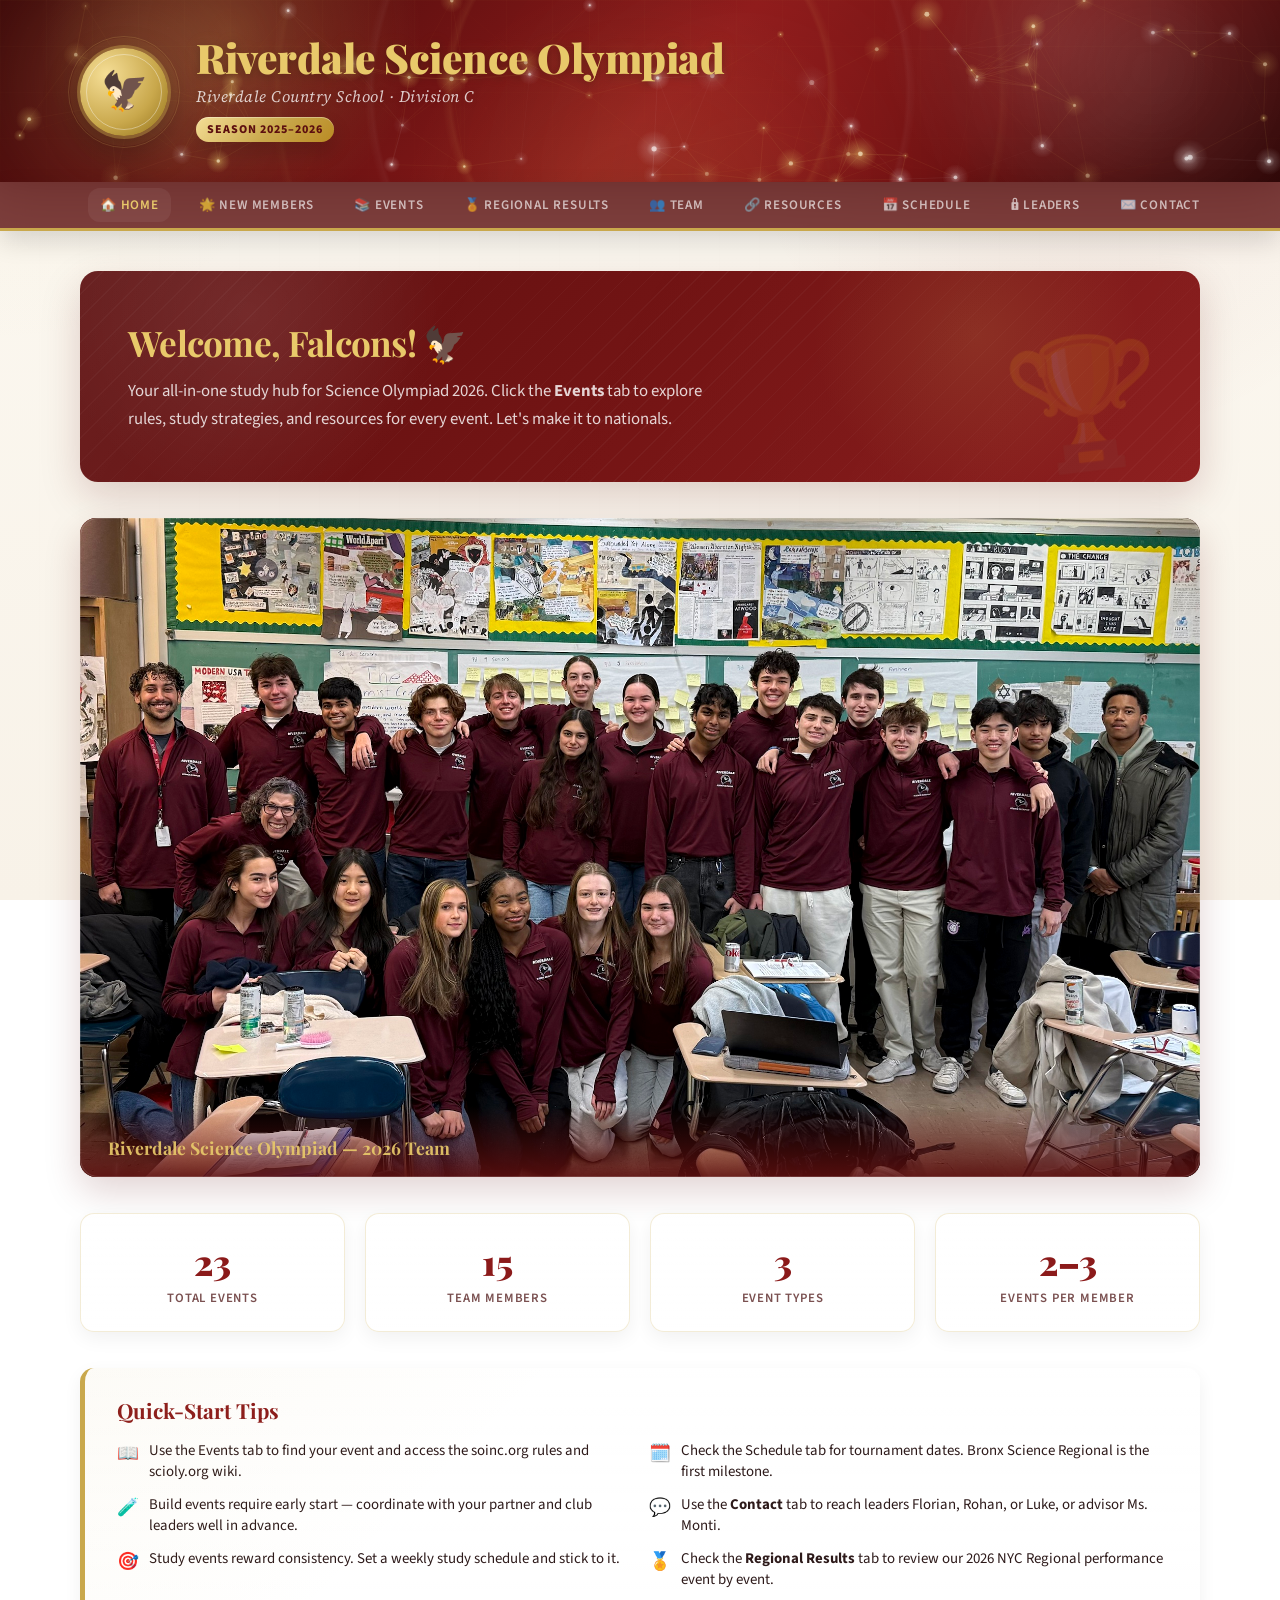
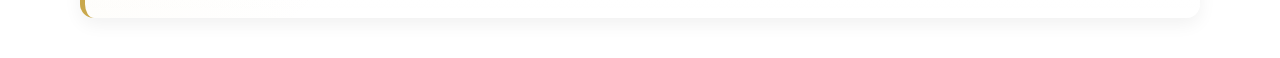
==== index.html @ e1e65cf4 "Budget" ====
<!DOCTYPE html>
<html lang="en">
<head>
<meta charset="UTF-8">
<meta name="viewport" content="width=device-width, initial-scale=1.0">
<title>Riverdale Science Olympiad 2026</title>
<link href="https://fonts.googleapis.com/css2?family=Playfair+Display:wght@700;900&family=Source+Sans+3:wght@300;400;600;700&family=Source+Serif+4:ital,wght@0,400;0,600;1,400&display=swap" rel="stylesheet">
<link rel="stylesheet" href="assets/css/styles.css">
</head>
<body>

<header id="live-header">
  <div class="header-bg">
    <div class="header-noise"></div>
    <div class="header-grid"></div>
    <div class="header-rings"></div>
    <div class="header-scan"></div>
    <div class="header-glow glow-1"></div>
    <div class="header-glow glow-2"></div>
    <div class="header-glow glow-3"></div>
    <div class="header-comet comet-1"></div>
    <div class="header-comet comet-2"></div>
    <canvas id="header-particles"></canvas>
  </div>

  <div class="header-inner">
    <div class="school-crest">🦅</div>
    <div class="header-text">
      <h1>Riverdale Science Olympiad</h1>
      <div class="subtitle">Riverdale Country School · Division C</div>
      <span class="year-badge">Season 2025–2026</span>
    </div>
  </div>
</header>

<nav class="nav-bar">
  <div class="nav-inner">
    <div class="nav-tab active" onclick="showView('home', this)">🏠 Home</div>
    <div class="nav-tab" onclick="showView('newcomer', this)">🌟 New Members</div>
    <div class="nav-tab" onclick="showView('events', this)">📚 Events</div>
    <div class="nav-tab" onclick="showView('regional', this)">🏅 Regional Results</div>
    <div class="nav-tab" onclick="showView('roster', this)">👥 Team</div>
    <div class="nav-tab" onclick="showView('resources', this)">🔗 Resources</div>
    <div class="nav-tab" onclick="showView('schedule', this)">📅 Schedule</div>
    <div class="nav-tab" onclick="showView('leaders', this)">🔒 Leaders</div>
    <div class="nav-tab" onclick="showView('contact', this)">✉️ Contact</div>
  </div>
</nav>

<div class="main-content">

  <!-- HOME VIEW -->
  <div id="view-home" class="view active">
    <div class="home-hero reveal">
      <h2>Welcome, Falcons! 🦅</h2>
      <p>Your all-in-one study hub for Science Olympiad 2026. Click the <strong>Events</strong> tab to explore rules, study strategies, and resources for every event. Let's make it to nationals.</p>
    </div>

    <div class="reveal hero-photo-frame shine-surface tilt-card">
      <img src="assets/images/riverdale-team-2026.jpg"
           alt="Riverdale Science Olympiad team at the 2026 NYC Regional Tournament"
           width="2200"
           height="1296"> 
      <div class="hero-photo-caption">
        <span>Riverdale Science Olympiad — 2026 Team</span>
      </div>
    </div>

    <div class="stats-row stagger-children">
      <div class="stat-card reveal tilt-card shine-surface" style="--i:0">
        <div class="number">23</div>
        <div class="label">Total Events</div>
      </div>
      <div class="stat-card reveal tilt-card shine-surface" style="--i:1">
        <div class="number">15</div>
        <div class="label">Team Members</div>
      </div>
      <div class="stat-card reveal tilt-card shine-surface" style="--i:2">
        <div class="number">3</div>
        <div class="label">Event Types</div>
      </div>
      <div class="stat-card reveal tilt-card shine-surface" style="--i:3">
        <div class="number">2–3</div>
        <div class="label">Events Per Member</div>
      </div>
    </div>

    <div class="quick-tips reveal">
      <h3>Quick-Start Tips</h3>
      <div class="tip-grid">
        <div class="tip-item"><span class="tip-icon">📖</span><span>Use the Events tab to find your event and access the soinc.org rules and scioly.org wiki.</span></div>
        <div class="tip-item"><span class="tip-icon">🗓️</span><span>Check the Schedule tab for tournament dates. Bronx Science Regional is the first milestone.</span></div>
        <div class="tip-item"><span class="tip-icon">🧪</span><span>Build events require early start — coordinate with your partner and club leaders well in advance.</span></div>
        <div class="tip-item"><span class="tip-icon">💬</span><span>Use the <strong>Contact</strong> tab to reach leaders Florian, Rohan, or Luke, or advisor Ms. Monti.</span></div>
        <div class="tip-item"><span class="tip-icon">🎯</span><span>Study events reward consistency. Set a weekly study schedule and stick to it.</span></div>
        <div class="tip-item"><span class="tip-icon">🏅</span><span>Check the <strong>Regional Results</strong> tab to review our 2026 NYC Regional performance event by event.</span></div>
      </div>
    </div>
  </div>

  <!-- NEWCOMER VIEW -->
  <div id="view-newcomer" class="view">
    <div class="newcomer-hero reveal">
      <h2>Welcome to Science Olympiad! 🌟</h2>
      <p>New to the team? This page will tell you everything you need to know about how our club works, what competitions look like, and how to prepare so you can hit the ground running.</p>
    </div>

    <div class="info-card reveal">
      <h3>🧪 What Is Science Olympiad?</h3>
      <p>Science Olympiad is a national STEM competition where teams of up to 15 students compete across 23 events spanning biology, chemistry, physics, earth science, engineering, and technology. Think of it as a science track meet — every event runs simultaneously, so each person's contribution matters. Riverdale competes in <strong>Division C</strong> (high school).</p>
    </div>

    <div class="info-card gold-border reveal">
      <h3>🏫 How Our Club Works</h3>
      <p>The club is student-led by our three leaders — <strong>Florian Kroker-McCormack</strong>, <strong>Rohan Varia</strong>, and <strong>Luke Orlowski</strong> — with faculty support from <strong>Ms. Monti</strong>. Here's how it typically runs:</p>
      <ul>
        <li><strong>Club periods:</strong> Regular meeting times at school where leaders help coordinate preparation, answer questions, and track progress.</li>
        <li><strong>Event assignments:</strong> Early in the season, leaders assign each member to 2–3 events based on interest and team needs. You'll work with a partner (most events are teams of 2).</li>
        <li><strong>Independent study:</strong> Much of the preparation happens on your own or with your partner — reading rules, building binders, practicing tests, and constructing devices for build events.</li>
        <li><strong>Build sessions:</strong> For build events (like Hovercraft, Boomilever, or Electric Vehicle), the team coordinates lab or workshop time to construct and test devices.</li>
      </ul>
    </div>

    <div class="info-card reveal">
      <h3>📋 The Three Types of Events</h3>
      <p>Every Science Olympiad event falls into one of three categories:</p>
      <ul>
        <li><strong>📖 Study Events</strong> — Written tests on specific science topics (e.g., Astronomy, Disease Detectives, Rocks and Minerals). You typically get to bring a resource binder with notes you've prepared. Success comes from deep knowledge and a well-organized binder.</li>
        <li><strong>🔧 Build Events</strong> — You design and construct a device before the tournament and test it at competition (e.g., Hovercraft, Boomilever, Electric Vehicle). These require hands-on engineering, extensive testing, and careful calibration.</li>
        <li><strong>🧪 Lab / Hybrid Events</strong> — Hands-on science tasks performed at the competition, sometimes with a written component (e.g., Forensics, Chemistry Lab, Experimental Design). Lab technique and time management are key.</li>
      </ul>
    </div>

    <div class="info-card gold-border reveal">
      <h3>📅 How to Prepare (A Typical Season)</h3>
      <p>The season starts in early fall and builds toward the regional tournament in January. Here's what good preparation looks like:</p>
      <ul>
        <li><strong>Weeks 1–2:</strong> Read your event's official rules on soinc.org cover to cover. Visit the scioly.org wiki page for your event — it has study guides and strategy tips.</li>
        <li><strong>Weeks 3–6:</strong> Start building your resource binder (for study events) or prototyping your device (for build events). Work through practice tests from scioly.org/tests.</li>
        <li><strong>Weeks 7–10:</strong> Refine your binder, do timed practice tests, and identify weak areas. Build event devices should be fully assembled and tested multiple times.</li>
        <li><strong>Final 2 weeks:</strong> Run full timed practice. Review everything. Confirm logistics and make sure your materials are packed and ready.</li>
      </ul>
    </div>

    <div class="info-card reveal">
      <h3>🏆 What Competition Day Looks Like</h3>
      <p>Tournament day is exciting but hectic. Knowing the flow helps you stay calm and focused. Here's a typical competition day at the regional tournament:</p>
      <div class="comp-day-timeline" style="margin-top: 16px;">
        <div class="comp-day-item">
          <div class="comp-day-time">Early Morning — Arrival</div>
          <div class="comp-day-desc">The team meets at school or at the host site (Bronx High School of Science for NYC regionals). Everyone brings their materials — binders, devices, calculators, safety goggles, and anything else their events require.</div>
        </div>
        <div class="comp-day-item">
          <div class="comp-day-time">Morning — Opening & First Events</div>
          <div class="comp-day-desc">After a brief opening ceremony, events begin running simultaneously across different rooms. You'll head to your assigned room at your event's scheduled time. Events typically last 30–50 minutes.</div>
        </div>
        <div class="comp-day-item">
          <div class="comp-day-time">Midday — Rotating Events</div>
          <div class="comp-day-desc">Events run in blocks throughout the day. Between your events, you'll have downtime — use it to review for your next event or support teammates. Stay near the event schedule board for any changes.</div>
        </div>
        <div class="comp-day-item">
          <div class="comp-day-time">Afternoon — Final Events & Awards</div>
          <div class="comp-day-desc">The last events wrap up and the tournament ends with an awards ceremony. Top 3 placements per event are recognized, and overall team standings are announced. This is where the whole team experience comes together.</div>
        </div>
      </div>
    </div>

    <div class="info-card gold-border reveal">
      <h3>💡 Tips for New Members</h3>
      <ul>
        <li><strong>Start early.</strong> The biggest regret from veteran members is not starting preparation soon enough. Even 20 minutes a day makes a huge difference over weeks.</li>
        <li><strong>Use scioly.org.</strong> The wiki, test exchange, and forums are the single best resources available. Thousands of competitors use them.</li>
        <li><strong>Communicate with your partner.</strong> Most events are done in pairs. Coordinate who studies what, divide your binder sections, and practice together.</li>
        <li><strong>Ask the leaders.</strong> Florian, Rohan, and Luke have all competed and can point you to the right resources. Don't be shy — that's what they're here for.</li>
        <li><strong>Focus on your binder.</strong> For study events, a well-organized, tabbed binder with diagrams, tables, and practice problems is often the difference between a good score and a great one.</li>
        <li><strong>Have fun.</strong> Science Olympiad is one of the most rewarding extracurriculars you can do. The friendships and knowledge you build will last well beyond competition season.</li>
      </ul>
    </div>

    <div class="info-card reveal">
      <h3>🔗 Essential Links to Bookmark</h3>
      <div class="modal-links" style="margin-top: 8px;">
        <a class="modal-link link-primary" href="https://www.soinc.org/events/div-c" target="_blank">📋 Official 2026 Rules (soinc.org)</a>
        <a class="modal-link link-secondary" href="https://scioly.org/wiki/index.php/Main_Page" target="_blank">📘 Scioly.org Wiki</a>
        <a class="modal-link link-secondary" href="https://scioly.org/tests/" target="_blank">📄 Practice Tests</a>
        <a class="modal-link link-secondary" href="https://scioly.org/forums/" target="_blank">💬 Forums</a>
      </div>
    </div>
  </div>

  <!-- EVENTS VIEW -->
  <div id="view-events" class="view">
    <div class="section-title">2026 Division C Events</div>
    <div class="section-subtitle">Click any event for rules summary, study tips, and links. Use filters to explore by type.</div>

    <div class="filter-row">
      <input class="search-bar" id="event-search" type="text" placeholder="🔍  Search events..." oninput="filterEvents()">
      <button class="filter-btn active" onclick="filterByType('all', this)">All</button>
      <button class="filter-btn" onclick="filterByType('study', this)">📖 Study</button>
      <button class="filter-btn" onclick="filterByType('build', this)">🔧 Build</button>
      <button class="filter-btn" onclick="filterByType('lab', this)">🧪 Lab / Hybrid</button>
    </div>

    <div class="events-grid" id="events-grid"></div>
  </div>

  <!-- REGIONAL RESULTS VIEW -->
  <div id="view-regional" class="view">
    <div class="regional-hero reveal">
      <h2>2026 NYC North Regional Results</h2>
      <p>Riverdale Country School competed at the 2026 NYC North Regional Tournament with two teams. Click any event below to see placement details, team members, and the top 5 schools.</p>
      <div class="regional-meta">
        <div class="regional-meta-item"><span class="meta-icon">📍</span> Bronx High School of Science</div>
        <div class="regional-meta-item"><span class="meta-icon">📅</span> January 24, 2026</div>
        <div class="regional-meta-item"><span class="meta-icon">🏫</span> 75 West 205th Street, Bronx, NY 10468</div>
      </div>
    </div>

    <div class="overall-standing stagger-children">
      <div class="standing-card reveal" style="--i:0">
        <div class="standing-val">20th</div>
        <div class="standing-label">Overall (Team A)</div>
      </div>
      <div class="standing-card reveal" style="--i:1">
        <div class="standing-val">31st</div>
        <div class="standing-label">Overall (Team B)</div>
      </div>
      <div class="standing-card reveal" style="--i:2">
        <div class="standing-val">1st 🥇</div>
        <div class="standing-label">Best Event — Hovercraft</div>
      </div>
    </div>

    <div class="section-subtitle" style="margin-top: 8px;">Toggle between Team A and Team B results. Click any event for full details.</div>

    <div class="filter-row">
      <input class="search-bar" id="result-search" type="text" placeholder="🔍  Search events..." oninput="filterResults()">
      <div class="team-toggle">
        <button class="team-toggle-btn active" onclick="setResultTeam('A', this)">Team A</button>
        <button class="team-toggle-btn" onclick="setResultTeam('B', this)">Team B</button>
        <button class="team-toggle-btn" onclick="setResultTeam('both', this)">Both</button>
      </div>
    </div>

    <div class="events-grid" id="results-grid"></div>
  </div>

  <!-- TEAM ROSTER VIEW -->
  <div id="view-roster" class="view">
    <div class="section-title">2025–2026 Team Roster</div>
    <div class="section-subtitle">Our team members and their event assignments for the 2026 NYC Regional.</div>
    <div class="team-toggle" style="margin-bottom: 24px;">
      <button class="team-toggle-btn active" onclick="setRosterTeam('all', this)">All Members</button>
      <button class="team-toggle-btn" onclick="setRosterTeam('A', this)">Team A</button>
      <button class="team-toggle-btn" onclick="setRosterTeam('B', this)">Team B</button>
    </div>
    <div class="roster-grid" id="roster-grid"></div>
  </div>

  <!-- RESOURCES VIEW -->
  <div id="view-resources" class="view">
    <div class="section-title reveal">Study Resources</div>
    <div class="section-subtitle reveal">External links, tools, and references to power your preparation.</div>

    <div class="resources-grid stagger-children">
      <div class="resource-card reveal tilt-card shine-surface" style="--i:0">
        <h3>🌐 soinc.org — Official Rules</h3>
        <p>The official Science Olympiad website with the complete 2026 Division C rules manual, event clarifications, and announcements.</p>
        <a class="resource-link" href="https://www.soinc.org/events/div-c" target="_blank">Visit soinc.org →</a>
      </div>
      <div class="resource-card reveal tilt-card shine-surface" style="--i:1">
        <h3>📘 Scioly.org Wiki</h3>
        <p>Community-maintained wiki with detailed study guides, past exam question banks, and strategy tips for every event.</p>
        <a class="resource-link" href="https://scioly.org/wiki/index.php/Main_Page" target="_blank">Visit Wiki →</a>
      </div>
      <div class="resource-card reveal tilt-card shine-surface" style="--i:2">
        <h3>📋 Scioly.org Tests Exchange</h3>
        <p>Huge archive of past Science Olympiad invitational and tournament tests — the best way to practice for study events.</p>
        <a class="resource-link" href="https://scioly.org/tests/" target="_blank">Browse Tests →</a>
      </div>
      <div class="resource-card reveal tilt-card shine-surface" style="--i:3">
        <h3>💬 Scioly.org Forums</h3>
        <p>Active community forums where competitors share resources, answer questions, and discuss strategies for each event.</p>
        <a class="resource-link" href="https://scioly.org/forums/" target="_blank">Join Discussion →</a>
      </div>
    </div>
  </div>

  <!-- SCHEDULE VIEW -->
  <div id="view-schedule" class="view">
    <div class="section-title reveal">Competition Calendar</div>
    <div class="section-subtitle reveal">Key dates for the 2025–2026 Science Olympiad season.</div>

    <div class="schedule-card reveal">
      <h3>📅 2025–2026 Season Timeline</h3>
      <div class="timeline">
        <div class="timeline-item">
          <div class="timeline-dot"></div>
          <div class="timeline-date">Fall 2025</div>
          <div class="timeline-content"><strong>Season Kickoff & Event Assignments.</strong> Club meetings begin. Leaders assign events and teams start building/studying.</div>
        </div>
        <div class="timeline-item">
          <div class="timeline-dot"></div>
          <div class="timeline-date">Nov–Dec 2025</div>
          <div class="timeline-content"><strong>Early Invitationals.</strong> Online invitationals (MIT Scioly, Solon, etc.) are great low-stakes practice opportunities. Check scioly.org/tournaments.</div>
        </div>
        <div class="timeline-item">
          <div class="timeline-dot"></div>
          <div class="timeline-date">Jan 2026</div>
          <div class="timeline-content"><strong>Intensive Prep.</strong> Build events should be fully assembled and tested. Study event binders and cheat sheets finalized.</div>
        </div>
        <div class="timeline-item">
          <div class="timeline-dot"></div>
          <div class="timeline-date">Jan 24, 2026</div>
          <div class="timeline-content"><strong>NYC North Regional Tournament</strong> at Bronx High School of Science. Riverdale placed 20th (Team A) and 31st (Team B).</div>
        </div>
        <div class="timeline-item">
          <div class="timeline-dot"></div>
          <div class="timeline-date">Mar 2026</div>
          <div class="timeline-content"><strong>NY State Tournament.</strong> Top regional finishers compete at the state level. Winners advance to Nationals.</div>
        </div>
        <div class="timeline-item">
          <div class="timeline-dot"></div>
          <div class="timeline-date">May 2026</div>
          <div class="timeline-content"><strong>National Tournament.</strong> The top teams from all 50 states compete. This is the ultimate goal — go Falcons!</div>
        </div>
      </div>
    </div>

    <div class="schedule-card reveal">
      <h3>📝 Study Milestones Checklist</h3>
      <div class="timeline">
        <div class="timeline-item">
          <div class="timeline-dot"></div>
          <div class="timeline-date">Week 1–2</div>
          <div class="timeline-content">Read your event's official rules fully. Visit the scioly.org wiki page for your event.</div>
        </div>
        <div class="timeline-item">
          <div class="timeline-dot"></div>
          <div class="timeline-date">Week 3–6</div>
          <div class="timeline-content">Work through practice tests from scioly.org/tests. Identify weak areas. For build events, begin prototyping.</div>
        </div>
        <div class="timeline-item">
          <div class="timeline-dot"></div>
          <div class="timeline-date">Week 7–10</div>
          <div class="timeline-content">Finalize your resource binder (for events that allow one). Build event devices tested 5+ times.</div>
        </div>
        <div class="timeline-item">
          <div class="timeline-dot"></div>
          <div class="timeline-date">Final 2 Weeks</div>
          <div class="timeline-content">Run full timed practice. Sleep well. Confirm logistics with team leaders.</div>
        </div>
      </div>
    </div>
  </div>

  <!-- LEADERS VIEW -->
  <div id="view-leaders" class="view">
    <div class="section-title reveal">Leaders Dashboard</div>
    <div class="section-subtitle reveal">Password-gated planning space for roster notes, practice test tracking, and budget access.</div>

    <div class="leaders-gate reveal" id="leaders-gate">
      <form class="leaders-login" onsubmit="unlockLeaders(event)">
        <div class="leaders-lock-icon">🔒</div>
        <h3>Leader Access</h3>
        <p>Enter the leaders password to open the dashboard.</p>
        <label for="leaders-password">Password</label>
        <div class="leaders-password-row">
          <input id="leaders-password" type="password" autocomplete="current-password" placeholder="Enter password">
          <button type="submit">Unlock</button>
        </div>
        <div class="leaders-error" id="leaders-error" aria-live="polite"></div>
      </form>
    </div>

    <div class="leaders-dashboard hidden" id="leaders-dashboard">
      <div class="leaders-actions reveal">
        <a class="resource-link budget-link" href="https://docs.google.com/spreadsheets/d/1gzxt-oxuxjCn4QsGHNc7KWcdt2OTQQNqS9WfYuAIvn8/edit" target="_blank" rel="noopener">Open Team Budget →</a>
      </div>

      <section class="budget-hq reveal" id="budget-hq">
        <div class="budget-header">
          <div>
            <span class="budget-kicker">Budget HQ</span>
            <h3>Purchases, Requests, and Spending</h3>
            <p>Submit new requests and review the latest rows from Google Sheets. Data loads only after the Leaders page is opened.</p>
          </div>
          <button class="budget-refresh-btn" type="button" onclick="loadBudgetData(true)">Refresh</button>
        </div>

        <div class="budget-status" id="budget-status">Connect the Apps Script API to load live budget data.</div>

        <div class="budget-summary-grid" id="budget-summary-grid">
          <div class="budget-summary-card"><span>Starting Budget</span><strong>--</strong></div>
          <div class="budget-summary-card"><span>Spent</span><strong>--</strong></div>
          <div class="budget-summary-card"><span>Cash Remaining</span><strong>--</strong></div>
          <div class="budget-summary-card"><span>Pending Requests</span><strong>--</strong></div>
        </div>

        <div class="budget-workspace">
          <form class="purchase-request-form" id="purchase-request-form" onsubmit="submitBudgetRequest(event)">
            <h4>Request a Purchase</h4>
            <div class="form-grid">
              <label>
                Requester
                <input name="requester" type="text" placeholder="Your name" required>
              </label>
              <label>
                Category
                <select name="category" required>
                  <option value="">Choose category</option>
                  <option>Build Events</option>
                  <option>Lab Events</option>
                  <option>Study / Reference</option>
                  <option>Competition Logistics</option>
                  <option>Team Operations</option>
                  <option>Fundraising / Offset</option>
                  <option>Reserve / Cushion</option>
                </select>
              </label>
              <label>
                Event / Area
                <input name="eventArea" type="text" placeholder="Hovercraft, team ops, etc.">
              </label>
              <label>
                Intended Price
                <input name="estimatedCost" type="number" min="0" step="0.01" placeholder="0.00" required>
              </label>
              <label>
                Quantity
                <input name="qty" type="number" min="1" step="1" value="1" required>
              </label>
              <label>
                Need By
                <input name="needBy" type="date">
              </label>
            </div>
            <label>
              Link
              <input name="vendorLink" type="url" placeholder="https://..." required>
            </label>
            <label>
              Description
              <textarea name="description" rows="3" placeholder="What do we need and why?" required></textarea>
            </label>
            <label>
              Notes
              <textarea name="notes" rows="2" placeholder="Optional details, alternatives, or urgency"></textarea>
            </label>
            <button class="purchase-submit-btn" type="submit">Submit Request</button>
            <div class="budget-form-status" id="budget-form-status" aria-live="polite"></div>
          </form>

          <div class="budget-lists">
            <div class="budget-list-panel">
              <div class="budget-list-heading">
                <h4>Purchase Requests</h4>
                <span id="purchase-request-count">0</span>
              </div>
              <div class="budget-card-list" id="purchase-requests-list"></div>
            </div>
            <div class="budget-list-panel">
              <div class="budget-list-heading">
                <h4>Spending Log</h4>
                <span id="spending-log-count">0</span>
              </div>
              <div class="budget-card-list" id="spending-log-list"></div>
            </div>
          </div>
        </div>
      </section>

      <div class="leaders-panel reveal">
        <div>
          <h3>Student Roster</h3>
          <p>Click a student to view private notes and practice test score slots. Edit the blanks in <strong>assets/js/data.js</strong>.</p>
        </div>
        <input class="search-bar leaders-search" id="leaders-search" type="text" placeholder="🔍  Search students..." oninput="renderLeadersRoster()">
      </div>

      <div class="roster-grid" id="leaders-roster-grid"></div>
    </div>
  </div>

  <!-- CONTACT VIEW -->
  <div id="view-contact" class="view">
    <div class="section-title reveal">Contact Leaders & Advisors</div>
    <div class="section-subtitle reveal">Reach out with questions about events, practices, build projects, or anything Science Olympiad.</div>

    <div class="contact-grid stagger-children">
      <div class="contact-card reveal tilt-card shine-surface" style="--i:0">
        <div class="contact-avatar">LO</div>
        <h3>Luke Orlowski</h3>
        <div class="contact-role">Student Leader</div>
        <a class="contact-email-btn" href="mailto:lorlowski27@riverdale.edu">✉️ lorlowski27@riverdale.edu</a>
      </div>
      <div class="contact-card reveal tilt-card shine-surface" style="--i:1">
        <div class="contact-avatar">FK</div>
        <h3>Florian Kroker-McCormack</h3>
        <div class="contact-role">Student Leader</div>
        <a class="contact-email-btn" href="mailto:fkrokermccormack27@riverdale.edu">✉️ fkrokermccormack27@riverdale.edu</a>
      </div>
      <div class="contact-card reveal tilt-card shine-surface" style="--i:2">
        <div class="contact-avatar">RV</div>
        <h3>Rohan Varia</h3>
        <div class="contact-role">Student Leader</div>
        <a class="contact-email-btn" href="mailto:rvaria27@riverdale.edu">✉️ rvaria27@riverdale.edu</a>
      </div>
      <div class="contact-card reveal tilt-card shine-surface" style="--i:3">
        <div class="contact-avatar">LM</div>
        <h3>Ms. Monti</h3>
        <div class="contact-role">Faculty Advisor</div>
        <a class="contact-email-btn" href="mailto:lmonti@riverdale.edu">✉️ lmonti@riverdale.edu</a>
      </div>
    </div>

    <div class="contact-info-box reveal">
      <h3>📬 When to Reach Out</h3>
      <p>
        <strong>Event assignments & scheduling</strong> — Contact any of the student leaders.<br><br>
        <strong>Build project help or lab access</strong> — Email Ms. Monti or a student leader to coordinate time and equipment.<br><br>
        <strong>Rules questions</strong> — Check the <a href="https://www.soinc.org/events/div-c" target="_blank" style="color: var(--crimson); font-weight: 600;">official soinc.org rules</a> first, then reach out if still unclear.<br><br>
        <strong>Team logistics (tournament day, travel, etc.)</strong> — Ms. Monti is the best point of contact for anything involving school administration.
      </p>
    </div>
  </div>
</div>

<!-- LEADER STUDENT MODAL -->
<div id="leader-student-modal-overlay" class="modal-overlay hidden" onclick="closeLeaderStudentModalOutside(event)">
  <div class="modal" id="leader-student-modal">
    <div class="modal-header">
      <div class="modal-type" id="leader-student-modal-type">Leader Notes</div>
      <h2 id="leader-student-modal-title"></h2>
      <button class="modal-close" onclick="closeLeaderStudentModal()">✕</button>
    </div>
    <div class="modal-body" id="leader-student-modal-body"></div>
  </div>
</div>

<!-- EVENT MODAL -->
<div id="modal-overlay" class="modal-overlay hidden" onclick="closeModalOutside(event)">
  <div class="modal" id="modal">
    <div class="modal-header">
      <div class="modal-type" id="modal-type"></div>
      <h2 id="modal-title"></h2>
      <button class="modal-close" onclick="closeModal()">✕</button>
    </div>
    <div class="modal-body" id="modal-body">
      <div class="modal-section">
        <h3>📋 Event Overview</h3>
        <p id="modal-overview"></p>
      </div>
      <div class="modal-section">
        <h3>📌 Key Rules & Format</h3>
        <ul id="modal-rules"></ul>
      </div>
      <div class="modal-section">
        <h3>🧠 Study Tips</h3>
        <div class="tip-box" id="modal-tips"></div>
      </div>
      <div class="modal-section">
        <h3>🔗 Study Links</h3>
        <div class="modal-links" id="modal-links"></div>
      </div>
    </div>
  </div>
</div>

<!-- RESULTS MODAL -->
<div id="result-modal-overlay" class="modal-overlay hidden" onclick="closeResultModalOutside(event)">
  <div class="modal" id="result-modal">
    <div class="modal-header">
      <div class="modal-type" id="result-modal-type"></div>
      <h2 id="result-modal-title"></h2>
      <button class="modal-close" onclick="closeResultModal()">✕</button>
    </div>
    <div class="modal-body" id="result-modal-body"></div>
  </div>
</div>

<script src="assets/js/data.js"></script>
<script src="assets/js/app.js"></script>
</body>
</html>
---- assets/css/styles.css ----
:root {
    --crimson: #8B1A1A;
    --crimson-deep: #5C0F0F;
    --crimson-light: #B22222;
    --gold: #C9A84C;
    --gold-light: #E8C96A;
    --gold-pale: #F5E6C0;
    --cream: #FBF7EF;
    --dark: #1A0A0A;
    --mid: #4A2020;
    --text: #2D1A1A;
    --text-light: #7A5050;
    --white: #FFFFFF;
    --shadow: rgba(90, 10, 10, 0.18);
    --shadow-strong: rgba(90, 10, 10, 0.28);
    --glass: rgba(255,255,255,0.08);
    --ease-out-expo: cubic-bezier(.16,1,.3,1);
    --ease-snappy: cubic-bezier(.22,1,.36,1);
  }

  * { margin: 0; padding: 0; box-sizing: border-box; }

  html {
    scroll-behavior: smooth;
  }

  body {
    font-family: 'Source Sans 3', sans-serif;
    background:
      radial-gradient(circle at top left, rgba(201,168,76,0.08), transparent 22%),
      radial-gradient(circle at 85% 10%, rgba(139,26,26,0.08), transparent 26%),
      linear-gradient(180deg, #fffdf8 0%, var(--cream) 28%, #f8f2e8 100%);
    background-attachment: fixed;
    color: var(--text);
    min-height: 100vh;
    overflow-x: hidden;
  }

  body::before {
    content: '';
    position: fixed;
    inset: 0;
    pointer-events: none;
    background:
      linear-gradient(rgba(255,255,255,0.03), rgba(255,255,255,0.03)),
      repeating-linear-gradient(
        90deg,
        transparent 0,
        transparent 39px,
        rgba(139,26,26,0.015) 40px
      );
    opacity: 0.5;
    z-index: -1;
  }

  /* === SCROLL ANIMATIONS === */
  .reveal {
    opacity: 0;
    transform: translateY(36px);
    transition: opacity 0.85s var(--ease-snappy), transform 0.85s var(--ease-snappy), filter 0.85s var(--ease-snappy);
    filter: blur(10px);
  }
  .reveal.visible {
    opacity: 1;
    transform: translateY(0);
    filter: blur(0);
  }
  .reveal-left {
    opacity: 0;
    transform: translateX(-40px);
    transition: opacity 0.85s var(--ease-snappy), transform 0.85s var(--ease-snappy), filter 0.85s var(--ease-snappy);
    filter: blur(8px);
  }
  .reveal-left.visible {
    opacity: 1;
    transform: translateX(0);
    filter: blur(0);
  }
  .reveal-right {
    opacity: 0;
    transform: translateX(40px);
    transition: opacity 0.85s var(--ease-snappy), transform 0.85s var(--ease-snappy), filter 0.85s var(--ease-snappy);
    filter: blur(8px);
  }
  .reveal-right.visible {
    opacity: 1;
    transform: translateX(0);
    filter: blur(0);
  }
  .reveal-scale {
    opacity: 0;
    transform: scale(0.92);
    transition: opacity 0.8s var(--ease-snappy), transform 0.8s var(--ease-snappy), filter 0.8s var(--ease-snappy);
    filter: blur(8px);
  }
  .reveal-scale.visible {
    opacity: 1;
    transform: scale(1);
    filter: blur(0);
  }
  .stagger-children > .reveal,
  .stagger-children > .reveal-scale,
  .stagger-children > .reveal-left,
  .stagger-children > .reveal-right {
    transition-delay: calc(var(--i, 0) * 85ms);
  }

  /* === GLOBAL ENHANCED INTERACTION === */
  .lift-hover {
    transition: transform 0.35s var(--ease-out-expo), box-shadow 0.35s var(--ease-out-expo), border-color 0.35s var(--ease-out-expo);
    transform-style: preserve-3d;
    will-change: transform;
  }

  .shine-surface {
    position: relative;
    overflow: hidden;
    isolation: isolate;
  }
  .shine-surface::after {
    content: '';
    position: absolute;
    inset: -120%;
    background: linear-gradient(115deg, transparent 35%, rgba(255,255,255,0.22) 50%, transparent 65%);
    transform: translateX(-120%) rotate(8deg);
    transition: transform 0.95s var(--ease-out-expo);
    pointer-events: none;
    z-index: 1;
  }
  .shine-surface:hover::after {
    transform: translateX(120%) rotate(8deg);
  }

  .ambient-orb {
    position: absolute;
    border-radius: 50%;
    filter: blur(8px);
    pointer-events: none;
    opacity: 0.18;
    mix-blend-mode: screen;
  }

    /* === LIVE MASTERPIECE HEADER === */
  header#live-header {
    position: relative;
    overflow: hidden;
    isolation: isolate;
    background:
      radial-gradient(circle at 18% 18%, rgba(232,201,106,0.22), transparent 18%),
      radial-gradient(circle at 82% 22%, rgba(255,255,255,0.08), transparent 16%),
      radial-gradient(circle at 50% 120%, rgba(201,168,76,0.14), transparent 35%),
      linear-gradient(135deg, #3e0909 0%, var(--crimson-deep) 22%, var(--crimson) 52%, #6d1111 76%, #2d0505 100%);
    box-shadow: 0 8px 32px rgba(0,0,0,0.38);
  }

  .header-bg {
    position: absolute;
    inset: 0;
    pointer-events: none;
    overflow: hidden;
  }

  .header-noise {
    position: absolute;
    inset: 0;
    opacity: 0.08;
    mix-blend-mode: soft-light;
    background-image:
      radial-gradient(circle at 20% 20%, rgba(255,255,255,0.4) 0 1px, transparent 1.5px),
      radial-gradient(circle at 70% 60%, rgba(255,255,255,0.35) 0 1px, transparent 1.5px),
      radial-gradient(circle at 40% 80%, rgba(255,255,255,0.35) 0 1px, transparent 1.5px);
    background-size: 140px 140px, 180px 180px, 220px 220px;
    animation: noiseDrift 18s linear infinite;
  }

  @keyframes noiseDrift {
    0% { transform: translate3d(0, 0, 0) scale(1); }
    50% { transform: translate3d(-20px, 14px, 0) scale(1.02); }
    100% { transform: translate3d(0, 0, 0) scale(1); }
  }

  .header-grid {
    position: absolute;
    inset: 0;
    opacity: 0.16;
    background:
      linear-gradient(rgba(201,168,76,0.18) 1px, transparent 1px),
      linear-gradient(90deg, rgba(201,168,76,0.16) 1px, transparent 1px);
    background-size: 46px 46px;
    mask-image: linear-gradient(to bottom, rgba(0,0,0,0.95), rgba(0,0,0,0.3));
    transform-origin: center;
    animation:
      gridPan 16s linear infinite,
      gridPulse 8s ease-in-out infinite;
  }

  @keyframes gridPan {
    0% { transform: perspective(900px) rotateX(74deg) translateY(-24px) scale(1.2); background-position: 0 0, 0 0; }
    100% { transform: perspective(900px) rotateX(74deg) translateY(-24px) scale(1.2); background-position: 0 90px, 90px 0; }
  }

  @keyframes gridPulse {
    0%, 100% { opacity: 0.12; }
    50% { opacity: 0.2; }
  }

  .header-rings {
    position: absolute;
    inset: -20% -10%;
    background:
      radial-gradient(circle at 50% 50%, transparent 0 24%, rgba(232,201,106,0.14) 24.5%, transparent 25.5%),
      radial-gradient(circle at 50% 50%, transparent 0 34%, rgba(255,255,255,0.08) 34.5%, transparent 35.5%),
      radial-gradient(circle at 50% 50%, transparent 0 46%, rgba(232,201,106,0.08) 46.5%, transparent 47.5%);
    opacity: 0.5;
    animation: ringRotate 24s linear infinite;
    transform-origin: center;
  }

  @keyframes ringRotate {
    0% { transform: rotate(0deg) scale(1); }
    50% { transform: rotate(180deg) scale(1.04); }
    100% { transform: rotate(360deg) scale(1); }
  }

  .header-scan {
    position: absolute;
    inset: -40% -20%;
    background:
      linear-gradient(
        115deg,
        transparent 20%,
        rgba(255,255,255,0.03) 34%,
        rgba(255,255,255,0.18) 40%,
        rgba(232,201,106,0.16) 46%,
        rgba(255,255,255,0.04) 52%,
        transparent 64%
      );
    transform: translateX(-60%) skewX(-18deg);
    animation: scanSweep 7s cubic-bezier(.22,1,.36,1) infinite;
    mix-blend-mode: screen;
  }

  @keyframes scanSweep {
    0% { transform: translateX(-85%) skewX(-18deg); opacity: 0; }
    10% { opacity: 1; }
    55% { opacity: 1; }
    100% { transform: translateX(90%) skewX(-18deg); opacity: 0; }
  }

  .header-glow {
    position: absolute;
    border-radius: 50%;
    filter: blur(30px);
    mix-blend-mode: screen;
    opacity: 0.22;
  }

  .glow-1 {
    width: 320px;
    height: 320px;
    background: radial-gradient(circle, rgba(232,201,106,0.9), transparent 68%);
    top: -80px;
    left: -30px;
    animation: floatGlow1 10s ease-in-out infinite;
  }

  .glow-2 {
    width: 380px;
    height: 380px;
    background: radial-gradient(circle, rgba(255,255,255,0.45), transparent 72%);
    top: -120px;
    right: -60px;
    animation: floatGlow2 14s ease-in-out infinite;
  }

  .glow-3 {
    width: 460px;
    height: 460px;
    background: radial-gradient(circle, rgba(178,34,34,0.9), transparent 72%);
    bottom: -220px;
    left: 40%;
    animation: floatGlow3 12s ease-in-out infinite;
  }

  @keyframes floatGlow1 {
    0%, 100% { transform: translate3d(0,0,0) scale(1); }
    50% { transform: translate3d(30px,18px,0) scale(1.08); }
  }
  @keyframes floatGlow2 {
    0%, 100% { transform: translate3d(0,0,0) scale(1); }
    50% { transform: translate3d(-26px,20px,0) scale(1.12); }
  }
  @keyframes floatGlow3 {
    0%, 100% { transform: translate3d(0,0,0) scale(1); }
    50% { transform: translate3d(-18px,-18px,0) scale(1.06); }
  }

  .header-comet {
    position: absolute;
    width: 220px;
    height: 2px;
    background: linear-gradient(90deg, transparent, rgba(255,255,255,0.95), rgba(232,201,106,0.3), transparent);
    filter: blur(0.5px);
    opacity: 0;
    transform: rotate(-18deg);
  }

  .header-comet::after {
    content: '';
    position: absolute;
    right: 12px;
    top: 50%;
    width: 9px;
    height: 9px;
    transform: translateY(-50%);
    border-radius: 50%;
    background: radial-gradient(circle, white 0%, rgba(232,201,106,0.95) 55%, transparent 76%);
    box-shadow: 0 0 16px rgba(255,255,255,0.6);
  }

  .comet-1 {
    top: 26%;
    left: -25%;
    animation: cometFly1 11s linear infinite;
  }

  .comet-2 {
    top: 62%;
    left: -35%;
    animation: cometFly2 14s linear infinite 4s;
  }

  @keyframes cometFly1 {
    0% { transform: translateX(0) translateY(0) rotate(-18deg); opacity: 0; }
    8% { opacity: 0.85; }
    40% { opacity: 0.85; }
    100% { transform: translateX(165vw) translateY(-90px) rotate(-18deg); opacity: 0; }
  }

  @keyframes cometFly2 {
    0% { transform: translateX(0) translateY(0) rotate(-14deg); opacity: 0; }
    10% { opacity: 0.65; }
    42% { opacity: 0.65; }
    100% { transform: translateX(165vw) translateY(-60px) rotate(-14deg); opacity: 0; }
  }

  #header-particles {
    position: absolute;
    inset: 0;
    width: 100%;
    height: 100%;
    display: block;
    opacity: 0.95;
  }

  .header-inner {
    position: relative;
    z-index: 3;
    max-width: 1200px;
    margin: 0 auto;
    padding: 36px 40px 34px;
    display: flex;
    align-items: center;
    gap: 28px;
  }

  .school-crest {
    width: 88px;
    height: 88px;
    background:
      radial-gradient(circle at 30% 30%, #f5de96, var(--gold) 58%, #8f6d16 100%);
    border-radius: 50%;
    display: flex;
    align-items: center;
    justify-content: center;
    font-size: 38px;
    flex-shrink: 0;
    position: relative;
    box-shadow:
      0 0 0 3px rgba(201,168,76,0.42),
      0 0 0 10px rgba(201,168,76,0.08),
      0 16px 36px rgba(0,0,0,0.34);
    animation:
      crestPulseMega 4.8s ease-in-out infinite,
      crestTilt 7s ease-in-out infinite;
    transform-style: preserve-3d;
  }

  .school-crest::before {
    content: '';
    position: absolute;
    inset: 6px;
    border-radius: 50%;
    border: 1px solid rgba(255,255,255,0.38);
  }

  .school-crest::after {
    content: '';
    position: absolute;
    inset: -12px;
    border-radius: 50%;
    border: 1px solid rgba(232,201,106,0.18);
    animation: crestHalo 4.8s ease-in-out infinite;
  }

  @keyframes crestPulseMega {
    0%, 100% {
      box-shadow:
        0 0 0 3px rgba(201,168,76,0.42),
        0 0 0 10px rgba(201,168,76,0.08),
        0 16px 36px rgba(0,0,0,0.34);
    }
    50% {
      box-shadow:
        0 0 0 4px rgba(201,168,76,0.48),
        0 0 0 20px rgba(201,168,76,0.06),
        0 22px 44px rgba(0,0,0,0.4);
    }
  }

  @keyframes crestHalo {
    0%, 100% { transform: scale(1); opacity: 0.45; }
    50% { transform: scale(1.12); opacity: 0.12; }
  }

  @keyframes crestTilt {
    0%, 100% { transform: translateY(0) rotate(0deg); }
    25% { transform: translateY(-2px) rotate(-2deg); }
    50% { transform: translateY(0) rotate(0deg); }
    75% { transform: translateY(-2px) rotate(2deg); }
  }

  .header-text {
    position: relative;
    z-index: 2;
  }

  .header-text h1 {
    font-family: 'Playfair Display', serif;
    font-size: 2.55rem;
    font-weight: 900;
    color: var(--gold-light);
    line-height: 1.06;
    letter-spacing: -0.5px;
    text-shadow:
      0 2px 8px rgba(0,0,0,0.28),
      0 0 18px rgba(232,201,106,0.12);
    position: relative;
  }

  .header-text h1::after {
    content: '';
    position: absolute;
    inset: 0;
    background: linear-gradient(
      105deg,
      transparent 0%,
      transparent 30%,
      rgba(255,255,255,0.2) 44%,
      rgba(255,255,255,0.65) 48%,
      rgba(255,255,255,0.15) 52%,
      transparent 62%,
      transparent 100%
    );
    mix-blend-mode: screen;
    transform: translateX(-140%);
    animation: titleShimmer 5.8s cubic-bezier(.22,1,.36,1) infinite;
    pointer-events: none;
  }

  @keyframes titleShimmer {
    0%, 70% { transform: translateX(-140%); }
    100% { transform: translateX(140%); }
  }

  .header-text .subtitle {
    font-family: 'Source Serif 4', serif;
    font-style: italic;
    color: rgba(255,255,255,0.78);
    font-size: 1rem;
    margin-top: 6px;
    letter-spacing: 0.5px;
    text-shadow: 0 1px 6px rgba(0,0,0,0.18);
  }

  .header-text .year-badge {
    display: inline-block;
    background:
      linear-gradient(135deg, #f5de96 0%, var(--gold) 55%, #b98b24 100%);
    color: var(--crimson-deep);
    font-weight: 800;
    font-size: 0.75rem;
    padding: 4px 11px;
    border-radius: 999px;
    margin-top: 10px;
    letter-spacing: 1px;
    text-transform: uppercase;
    box-shadow:
      0 10px 20px rgba(0,0,0,0.16),
      inset 0 1px 0 rgba(255,255,255,0.34);
    position: relative;
    overflow: hidden;
  }

  .header-text .year-badge::after {
    content: '';
    position: absolute;
    inset: 0;
    background: linear-gradient(115deg, transparent 18%, rgba(255,255,255,0.45) 48%, transparent 78%);
    transform: translateX(-140%);
    animation: badgeShine 4.6s cubic-bezier(.22,1,.36,1) infinite;
  }

  @keyframes badgeShine {
    0%, 72% { transform: translateX(-140%); }
    100% { transform: translateX(140%); }
  }

  @media (max-width: 768px) {
    .header-inner { padding: 24px 20px; }
    .school-crest {
      width: 74px;
      height: 74px;
      font-size: 32px;
    }
    .header-text h1 { font-size: 2rem; }
    .header-grid { opacity: 0.11; }
    .header-rings { opacity: 0.28; }
  }

  /* === NAV TABS === */
    .nav-bar {
    background: rgba(92,15,15,0.8);
    backdrop-filter: blur(14px) saturate(140%);
    border-bottom: 3px solid var(--gold);
    position: sticky;
    top: 0;
    z-index: 100;
    box-shadow: 0 10px 26px rgba(0,0,0,0.14);
  }
  

  .nav-inner {
    max-width: 1200px;
    margin: 0 auto;
    padding: 0 40px;
    display: flex;
    gap: 0;
    overflow-x: auto;
    scrollbar-width: none;
  }
  .nav-inner::-webkit-scrollbar { display: none; }

  .nav-tab {
    padding: 14px 20px;
    color: rgba(255,255,255,0.65);
    font-weight: 600;
    font-size: 0.82rem;
    text-transform: uppercase;
    letter-spacing: 0.8px;
    cursor: pointer;
    white-space: nowrap;
    border-bottom: 3px solid transparent;
    margin-bottom: -3px;
    transition: color 0.25s ease, transform 0.25s ease, background 0.25s ease, border-color 0.25s ease;
    position: relative;
  }

  .nav-tab::before {
    content: '';
    position: absolute;
    inset: 6px 8px;
    border-radius: 12px;
    background: rgba(255,255,255,0.06);
    opacity: 0;
    transform: scale(0.85);
    transition: opacity 0.3s ease, transform 0.3s ease;
    z-index: -1;
  }

  .nav-tab:hover {
    color: var(--gold-light);
    transform: translateY(-1px);
  }
  .nav-tab:hover::before,
  .nav-tab.active::before {
    opacity: 1;
    transform: scale(1);
  }

  .nav-tab.active {
    color: var(--gold-light);
    border-bottom-color: var(--gold);
  }

  /* === MAIN LAYOUT === */
  .main-content {
    max-width: 1200px;
    margin: 0 auto;
    padding: 40px;
    position: relative;
  }

  /* === VIEW PANELS === */
  .view {
    display: none;
    animation: viewFade 0.55s var(--ease-out-expo);
  }
  .view.active { display: block; }

  @keyframes viewFade {
    from { opacity: 0; transform: translateY(18px); }
    to { opacity: 1; transform: translateY(0); }
  }

  /* === HOME PAGE === */
  .home-hero,
  .newcomer-hero,
  .regional-hero {
    background:
      radial-gradient(circle at 15% 20%, rgba(255,255,255,0.08), transparent 20%),
      radial-gradient(circle at 80% 30%, rgba(232,201,106,0.12), transparent 18%),
      linear-gradient(135deg, var(--crimson-deep), var(--crimson));
    border-radius: 18px;
    color: white;
    position: relative;
    overflow: hidden;
    box-shadow: 0 14px 40px var(--shadow);
    isolation: isolate;
  }

  .home-hero {
    padding: 48px;
    margin-bottom: 36px;
  }

  .home-hero::before,
  .newcomer-hero::before,
  .regional-hero::before {
    content: '';
    position: absolute;
    inset: 0;
    background:
      linear-gradient(120deg, rgba(255,255,255,0.08), transparent 35%, rgba(255,255,255,0.03)),
      repeating-linear-gradient(
        135deg,
        transparent,
        transparent 16px,
        rgba(255,255,255,0.03) 16px,
        rgba(255,255,255,0.03) 17px
      );
    opacity: 0.9;
    animation: gradientShift 14s linear infinite;
    z-index: -1;
  }

  @keyframes gradientShift {
    0% { transform: translateX(0) translateY(0); }
    50% { transform: translateX(-18px) translateY(8px); }
    100% { transform: translateX(0) translateY(0); }
  }

  .home-hero::after {
    content: '🏆';
    position: absolute;
    right: 36px;
    bottom: -14px;
    font-size: 126px;
    opacity: 0.12;
    transform: rotate(-7deg);
    animation: heroFloat 6s ease-in-out infinite;
  }

  @keyframes heroFloat {
    0%, 100% { transform: rotate(-7deg) translateY(0); }
    50% { transform: rotate(-5deg) translateY(-6px); }
  }

  .home-hero h2 {
    font-family: 'Playfair Display', serif;
    font-size: 2.2rem;
    color: var(--gold-light);
    margin-bottom: 12px;
    letter-spacing: -0.02em;
  }

  .home-hero p {
    font-size: 1.05rem;
    color: rgba(255,255,255,0.82);
    max-width: 600px;
    line-height: 1.65;
  }

  .hero-photo-frame {
    margin-bottom: 36px;
    border-radius: 16px;
    overflow: hidden;
    box-shadow: 0 14px 36px var(--shadow);
    position: relative;
    background: linear-gradient(135deg, var(--crimson-deep), #130505);
    aspect-ratio: 2200 / 1296;
    display: flex;
    align-items: center;
    justify-content: center;
    transition: box-shadow 0.45s var(--ease-out-expo), transform 0.45s var(--ease-out-expo);
  }

  .hero-photo-frame::before {
    content: '';
    position: absolute;
    inset: 0;
    border: 1px solid rgba(255,255,255,0.15);
    border-radius: 18px;
    pointer-events: none;
    z-index: 3;
  }

  .hero-photo-frame img {
    width: 100%;
    height: 100%;
    display: block;
    object-fit: contain;
    object-position: center;
    transition: filter 0.65s var(--ease-out-expo);
    filter: saturate(1.02) contrast(1.03);
  }

  .hero-photo-frame:hover img {
    filter: saturate(1.08) contrast(1.06);
  }

  .hero-photo-caption {
    position: absolute;
    bottom: 0;
    left: 0;
    right: 0;
    background: linear-gradient(transparent, rgba(92,15,15,0.9));
    padding: 24px 28px 22px;
    z-index: 2;
  }

  .hero-photo-caption span {
    color: var(--gold-light);
    font-family: 'Playfair Display', serif;
    font-size: 1.1rem;
    font-weight: 700;
    display: inline-block;
    transform: translateY(6px);
    opacity: 0.92;
    transition: transform 0.45s var(--ease-out-expo), opacity 0.45s var(--ease-out-expo);
  }

  .hero-photo-frame:hover .hero-photo-caption span {
    transform: translateY(0);
    opacity: 1;
  }

  .stats-row {
    display: grid;
    grid-template-columns: repeat(4, 1fr);
    gap: 20px;
    margin-bottom: 36px;
    perspective: 1200px;
  }

  .stat-card {
    background: linear-gradient(180deg, rgba(255,255,255,0.96), rgba(255,255,255,0.9));
    border-radius: 14px;
    padding: 24px;
    text-align: center;
    border: 1px solid rgba(201,168,76,0.22);
    box-shadow: 0 6px 20px rgba(0,0,0,0.06);
    transition: transform 0.35s var(--ease-out-expo), box-shadow 0.35s var(--ease-out-expo), border-color 0.35s var(--ease-out-expo);
    position: relative;
    overflow: hidden;
  }

  .stat-card::before {
    content: '';
    position: absolute;
    inset: 0;
    background: radial-gradient(circle at top, rgba(201,168,76,0.12), transparent 55%);
    opacity: 0;
    transition: opacity 0.35s ease;
  }

  .stat-card:hover {
    border-color: var(--gold);
    transform: translateY(-6px) scale(1.015);
    box-shadow: 0 16px 30px var(--shadow);
  }

  .stat-card:hover::before {
    opacity: 1;
  }

  .stat-card .number {
    font-family: 'Playfair Display', serif;
    font-size: 2.2rem;
    font-weight: 900;
    color: var(--crimson);
  }

  .stat-card .label {
    font-size: 0.8rem;
    font-weight: 600;
    text-transform: uppercase;
    letter-spacing: 0.8px;
    color: var(--text-light);
    margin-top: 4px;
  }

  .quick-tips,
  .schedule-card,
  .info-card,
  .contact-info-box {
    background: linear-gradient(180deg, rgba(255,255,255,0.98), rgba(255,255,255,0.93));
    border-radius: 14px;
    box-shadow: 0 6px 18px rgba(0,0,0,0.06);
    position: relative;
    overflow: hidden;
  }

  .quick-tips {
    padding: 28px 32px;
    border-left: 5px solid var(--gold);
  }

  .quick-tips::before,
  .schedule-card::before,
  .info-card::before,
  .contact-info-box::before {
    content: '';
    position: absolute;
    inset: 0;
    background: linear-gradient(135deg, rgba(201,168,76,0.05), transparent 35%);
    pointer-events: none;
  }

  .quick-tips h3 {
    font-family: 'Playfair Display', serif;
    color: var(--crimson);
    font-size: 1.3rem;
    margin-bottom: 16px;
  }

  .tip-grid {
    display: grid;
    grid-template-columns: 1fr 1fr;
    gap: 12px;
  }

  .tip-item {
    display: flex;
    align-items: flex-start;
    gap: 10px;
    font-size: 0.93rem;
    color: var(--text);
    transition: transform 0.25s ease, color 0.25s ease;
  }

  .tip-item:hover {
    transform: translateX(4px);
    color: var(--crimson-deep);
  }

  .tip-icon {
    font-size: 1.1rem;
    flex-shrink: 0;
    margin-top: 1px;
    transition: transform 0.25s ease;
  }

  .tip-item:hover .tip-icon {
    transform: scale(1.12) rotate(-4deg);
  }

  /* === SECTION TITLES === */
  .section-title {
    font-family: 'Playfair Display', serif;
    font-size: 1.8rem;
    font-weight: 700;
    color: var(--crimson);
    margin-bottom: 6px;
    position: relative;
    display: inline-block;
  }

  .section-title::after {
    content: '';
    display: block;
    width: 64%;
    height: 3px;
    margin-top: 8px;
    background: linear-gradient(90deg, var(--gold), transparent);
    border-radius: 999px;
  }

  .section-subtitle {
    color: var(--text-light);
    font-size: 0.93rem;
    margin-bottom: 28px;
  }

  /* === FILTER ROW === */
  .filter-row {
    display: flex;
    gap: 10px;
    margin-bottom: 24px;
    flex-wrap: wrap;
    align-items: center;
  }

  .filter-btn,
  .team-toggle-btn {
    padding: 8px 16px;
    border-radius: 999px;
    border: 2px solid #ddd;
    background: rgba(255,255,255,0.92);
    color: var(--text-light);
    font-size: 0.82rem;
    font-weight: 700;
    cursor: pointer;
    transition: all 0.28s var(--ease-snappy);
    text-transform: uppercase;
    letter-spacing: 0.6px;
    position: relative;
    overflow: hidden;
  }

  .filter-btn::before,
  .team-toggle-btn::before {
    content: '';
    position: absolute;
    inset: 0;
    background: linear-gradient(135deg, rgba(139,26,26,0.12), rgba(201,168,76,0.14));
    opacity: 0;
    transition: opacity 0.28s ease;
  }

  .filter-btn:hover,
  .filter-btn.active,
  .team-toggle-btn:hover:not(.active),
  .team-toggle-btn.active {
    transform: translateY(-2px);
  }

  .filter-btn:hover::before,
  .filter-btn.active::before,
  .team-toggle-btn:hover:not(.active)::before {
    opacity: 1;
  }

  .filter-btn:hover, .filter-btn.active {
    border-color: var(--crimson);
    background: var(--crimson);
    color: white;
    box-shadow: 0 10px 22px rgba(139,26,26,0.16);
  }

  .search-bar {
    flex: 1;
    max-width: 280px;
    padding: 10px 16px;
    border-radius: 999px;
    border: 2px solid #ddd;
    background: rgba(255,255,255,0.92);
    font-family: 'Source Sans 3', sans-serif;
    font-size: 0.9rem;
    outline: none;
    transition: border-color 0.25s ease, box-shadow 0.25s ease, transform 0.25s ease;
  }

  .search-bar:focus {
    border-color: var(--crimson);
    box-shadow: 0 0 0 4px rgba(139,26,26,0.08);
    transform: translateY(-1px);
  }

  /* === EVENTS GRID === */
  .events-grid,
  .resources-grid,
  .contact-grid,
  .roster-grid {
    perspective: 1400px;
  }

  .events-grid {
    display: grid;
    grid-template-columns: repeat(auto-fill, minmax(280px, 1fr));
    gap: 20px;
  }

  .event-card,
  .result-card,
  .resource-card,
  .contact-card,
  .roster-card {
    background: linear-gradient(180deg, rgba(255,255,255,0.98), rgba(255,255,255,0.93));
    border-radius: 16px;
    cursor: pointer;
    border: 1px solid rgba(139,26,26,0.08);
    box-shadow: 0 6px 18px rgba(0,0,0,0.06);
    transition: transform 0.35s var(--ease-out-expo), box-shadow 0.35s var(--ease-out-expo), border-color 0.35s var(--ease-out-expo), background 0.35s var(--ease-out-expo);
    position: relative;
    overflow: hidden;
    transform-style: preserve-3d;
    will-change: transform;
  }

  .event-card {
    padding: 24px;
  }

  .event-card::before,
  .result-card::before,
  .resource-card::before,
  .contact-card::before,
  .roster-card::before {
    content: '';
    position: absolute;
    top: 0; left: 0; right: 0;
    height: 4px;
    background: linear-gradient(90deg, var(--crimson), var(--gold));
    transform: scaleX(0);
    transform-origin: left;
    transition: transform 0.35s var(--ease-snappy);
  }

  .event-card::after,
  .result-card::after,
  .resource-card::after,
  .contact-card::after,
  .roster-card::after {
    content: '';
    position: absolute;
    inset: 0;
    background: radial-gradient(circle at var(--mx, 50%) var(--my, 50%), rgba(201,168,76,0.14), transparent 38%);
    opacity: 0;
    transition: opacity 0.3s ease;
    pointer-events: none;
  }

  .event-card:hover,
  .result-card:hover,
  .resource-card:hover,
  .contact-card:hover,
  .roster-card:hover {
    border-color: rgba(178,34,34,0.26);
    transform: translateY(-8px) rotateX(3deg) rotateY(-3deg);
    box-shadow: 0 18px 36px var(--shadow-strong);
  }

  .event-card:hover::before,
  .result-card:hover::before,
  .resource-card:hover::before,
  .contact-card:hover::before,
  .roster-card:hover::before {
    transform: scaleX(1);
  }

  .event-card:hover::after,
  .result-card:hover::after,
  .resource-card:hover::after,
  .contact-card:hover::after,
  .roster-card:hover::after {
    opacity: 1;
  }

  .event-card-top,
  .result-card-top {
    display: flex;
    align-items: flex-start;
    gap: 14px;
    margin-bottom: 12px;
    position: relative;
    z-index: 1;
  }

  .event-icon {
    width: 48px;
    height: 48px;
    border-radius: 14px;
    display: flex;
    align-items: center;
    justify-content: center;
    font-size: 22px;
    flex-shrink: 0;
    transition: transform 0.35s var(--ease-out-expo), box-shadow 0.35s var(--ease-out-expo);
    box-shadow: inset 0 1px 0 rgba(255,255,255,0.45);
  }

  .event-card:hover .event-icon,
  .result-card:hover .event-icon {
    transform: translateY(-2px) scale(1.08) rotate(-4deg);
    box-shadow: 0 10px 22px rgba(0,0,0,0.12);
  }

  .icon-study { background: linear-gradient(135deg, #FFF2F0, #FDE2DF); }
  .icon-build { background: linear-gradient(135deg, #F2FFF5, #DCFCE7); }
  .icon-lab   { background: linear-gradient(135deg, #EFF7FF, #DBEAFE); }

  .event-card h3,
  .result-card h3 {
    font-family: 'Playfair Display', serif;
    font-size: 1.05rem;
    color: var(--crimson-deep);
    line-height: 1.25;
    margin-bottom: 4px;
  }

  .event-type-badge {
    display: inline-block;
    font-size: 0.7rem;
    font-weight: 700;
    text-transform: uppercase;
    letter-spacing: 0.8px;
    padding: 3px 8px;
    border-radius: 10px;
    transition: transform 0.25s ease;
  }

  .event-card:hover .event-type-badge,
  .result-card:hover .event-type-badge {
    transform: translateY(-1px);
  }

  .badge-study { background: #FEE2E2; color: #991B1B; }
  .badge-build { background: #DCFCE7; color: #166534; }
  .badge-lab   { background: #DBEAFE; color: #1E40AF; }

  .event-desc {
    font-size: 0.88rem;
    color: var(--text-light);
    line-height: 1.5;
    display: -webkit-box;
    -webkit-line-clamp: 2;
    -webkit-box-orient: vertical;
    overflow: hidden;
    position: relative;
    z-index: 1;
  }

  /* === EVENT MODAL === */
  .modal-overlay {
    position: fixed;
    inset: 0;
    background: rgba(11, 4, 4, 0.58);
    backdrop-filter: blur(10px) saturate(115%);
    z-index: 1000;
    display: flex;
    align-items: center;
    justify-content: center;
    padding: 20px;
    animation: fadeIn 0.26s ease;
  }

  @keyframes fadeIn { from { opacity: 0; } to { opacity: 1; } }
  @keyframes slideUp {
    from { opacity: 0; transform: translateY(36px) scale(0.97); }
    to { opacity: 1; transform: translateY(0) scale(1); }
  }

  .modal {
    background: linear-gradient(180deg, #fffaf2, var(--cream));
    border-radius: 22px;
    max-width: 760px;
    width: 100%;
    max-height: 88vh;
    overflow-y: auto;
    box-shadow: 0 28px 72px rgba(0,0,0,0.42);
    animation: slideUp 0.36s var(--ease-out-expo);
    border: 1px solid rgba(255,255,255,0.18);
  }

  .modal-header {
    background:
      radial-gradient(circle at 85% 20%, rgba(232,201,106,0.18), transparent 20%),
      linear-gradient(135deg, var(--crimson-deep), var(--crimson));
    padding: 28px 32px;
    border-radius: 22px 22px 0 0;
    position: relative;
    overflow: hidden;
  }

  .modal-header::before {
    content: '';
    position: absolute;
    inset: 0;
    background:
      linear-gradient(120deg, rgba(255,255,255,0.1), transparent 35%),
      repeating-linear-gradient(
        135deg,
        transparent,
        transparent 16px,
        rgba(255,255,255,0.04) 16px,
        rgba(255,255,255,0.04) 17px
      );
  }

  .modal-header .modal-type {
    font-size: 0.75rem;
    font-weight: 700;
    text-transform: uppercase;
    letter-spacing: 1px;
    color: var(--gold-light);
    opacity: 0.9;
    margin-bottom: 6px;
    position: relative;
    z-index: 1;
  }

  .modal-header h2 {
    font-family: 'Playfair Display', serif;
    font-size: 1.9rem;
    color: white;
    position: relative;
    z-index: 1;
  }

  .modal-close {
    position: absolute;
    top: 20px;
    right: 24px;
    background: rgba(255,255,255,0.16);
    border: none;
    color: white;
    width: 38px;
    height: 38px;
    border-radius: 50%;
    cursor: pointer;
    font-size: 1.1rem;
    display: flex;
    align-items: center;
    justify-content: center;
    transition: background 0.22s ease, transform 0.22s ease;
    z-index: 2;
  }

  .modal-close:hover {
    background: rgba(255,255,255,0.32);
    transform: rotate(90deg) scale(1.05);
  }

  .modal-body {
    padding: 28px 32px;
  }

  .modal-section {
    margin-bottom: 24px;
    animation: sectionSlideIn 0.5s var(--ease-out-expo);
  }

  @keyframes sectionSlideIn {
    from { opacity: 0; transform: translateY(12px); }
    to { opacity: 1; transform: translateY(0); }
  }

  .modal-section h3 {
    font-family: 'Playfair Display', serif;
    color: var(--crimson);
    font-size: 1.1rem;
    margin-bottom: 10px;
    padding-bottom: 6px;
    border-bottom: 2px solid var(--gold-pale);
  }

  .modal-section p, .modal-section li {
    font-family: 'Source Serif 4', serif;
    font-size: 0.95rem;
    color: var(--text);
    line-height: 1.7;
  }

  .modal-section ul {
    padding-left: 20px;
  }

  .modal-section ul li {
    margin-bottom: 5px;
  }

  .modal-links {
    display: flex;
    gap: 12px;
    flex-wrap: wrap;
    margin-top: 8px;
  }

  .modal-link,
  .resource-link,
  .contact-email-btn {
    display: inline-flex;
    align-items: center;
    gap: 8px;
    padding: 10px 18px;
    border-radius: 10px;
    text-decoration: none;
    font-weight: 700;
    font-size: 0.88rem;
    transition: transform 0.28s var(--ease-snappy), box-shadow 0.28s var(--ease-snappy), background 0.28s var(--ease-snappy), border-color 0.28s var(--ease-snappy);
    position: relative;
    overflow: hidden;
  }

  .modal-link::before,
  .resource-link::before,
  .contact-email-btn::before {
    content: '';
    position: absolute;
    inset: 0;
    background: linear-gradient(115deg, transparent 20%, rgba(255,255,255,0.18) 50%, transparent 80%);
    transform: translateX(-120%);
    transition: transform 0.8s var(--ease-out-expo);
  }

  .modal-link:hover::before,
  .resource-link:hover::before,
  .contact-email-btn:hover::before {
    transform: translateX(120%);
  }

  .link-primary {
    background: linear-gradient(135deg, var(--crimson), #a61f1f);
    color: white;
    box-shadow: 0 10px 22px rgba(139,26,26,0.18);
  }

  .link-primary:hover {
    background: var(--crimson-deep);
    transform: translateY(-2px);
  }

  .link-secondary {
    background: white;
    color: var(--crimson);
    border: 2px solid var(--crimson);
  }

  .link-secondary:hover {
    background: var(--gold-pale);
    transform: translateY(-2px);
  }

  .tip-box {
    background: linear-gradient(180deg, #fff4d9, var(--gold-pale));
    border-left: 4px solid var(--gold);
    border-radius: 0 10px 10px 0;
    padding: 14px 18px;
    font-size: 0.92rem;
    line-height: 1.6;
    color: var(--mid);
    box-shadow: inset 0 1px 0 rgba(255,255,255,0.3);
  }

  .tip-box strong { color: var(--crimson-deep); }

  /* === RESOURCES PAGE === */
  .resources-grid {
    display: grid;
    grid-template-columns: repeat(auto-fill, minmax(320px, 1fr));
    gap: 22px;
  }

  .resource-card {
    padding: 26px;
    border-top: none;
  }

  .resource-card h3 {
    font-family: 'Playfair Display', serif;
    color: var(--crimson);
    font-size: 1.1rem;
    margin-bottom: 8px;
    position: relative;
    z-index: 1;
  }

  .resource-card p {
    font-size: 0.9rem;
    color: var(--text-light);
    line-height: 1.55;
    margin-bottom: 16px;
    position: relative;
    z-index: 1;
  }

  .resource-link {
    background: linear-gradient(135deg, var(--crimson), #a31d1d);
    color: white;
    box-shadow: 0 10px 20px rgba(139,26,26,0.16);
  }

  .resource-link:hover { background: var(--crimson-deep); transform: translateY(-2px); }

  /* === SCHEDULE PAGE === */
  .schedule-card {
    padding: 28px 32px;
    margin-bottom: 20px;
  }

  .schedule-card h3 {
    font-family: 'Playfair Display', serif;
    color: var(--crimson);
    font-size: 1.25rem;
    margin-bottom: 16px;
  }

  .timeline {
    display: flex;
    flex-direction: column;
    gap: 0;
    position: relative;
  }

  .timeline-item {
    display: flex;
    gap: 20px;
    padding: 14px 0;
    border-bottom: 1px solid #f0e8e8;
    align-items: flex-start;
    transition: transform 0.25s ease, background 0.25s ease;
  }

  .timeline-item:hover {
    transform: translateX(4px);
    background: linear-gradient(90deg, rgba(201,168,76,0.06), transparent 60%);
  }

  .timeline-item:last-child { border-bottom: none; }

  .timeline-date {
    min-width: 110px;
    font-weight: 700;
    color: var(--crimson);
    font-size: 0.88rem;
    text-transform: uppercase;
    letter-spacing: 0.5px;
    padding-top: 2px;
  }

  .timeline-content {
    flex: 1;
    font-size: 0.93rem;
    line-height: 1.55;
    color: var(--text);
  }

  .timeline-dot {
    width: 10px;
    height: 10px;
    background: var(--gold);
    border-radius: 50%;
    margin-top: 5px;
    flex-shrink: 0;
    box-shadow: 0 0 0 0 rgba(201,168,76,0.35);
    animation: pulseDot 2.8s ease-in-out infinite;
  }

  @keyframes pulseDot {
    0%, 100% { box-shadow: 0 0 0 0 rgba(201,168,76,0.28); }
    50% { box-shadow: 0 0 0 8px rgba(201,168,76,0); }
  }

  /* === CONTACT PAGE === */
  .contact-grid {
    display: grid;
    grid-template-columns: repeat(auto-fill, minmax(280px, 1fr));
    gap: 22px;
    margin-bottom: 32px;
  }

  .contact-card {
    padding: 28px 24px;
    text-align: center;
  }

  .contact-avatar {
    width: 68px;
    height: 68px;
    border-radius: 50%;
    background: linear-gradient(135deg, var(--crimson-deep), var(--crimson));
    color: white;
    font-family: 'Playfair Display', serif;
    font-size: 1.5rem;
    font-weight: 700;
    display: flex;
    align-items: center;
    justify-content: center;
    margin: 0 auto 16px;
    box-shadow: 0 8px 18px var(--shadow);
    transition: transform 0.35s var(--ease-out-expo), box-shadow 0.35s var(--ease-out-expo);
    position: relative;
    z-index: 1;
  }

  .contact-card:hover .contact-avatar {
    transform: translateY(-4px) scale(1.06);
    box-shadow: 0 16px 28px var(--shadow);
  }

  .contact-card h3 {
    font-family: 'Playfair Display', serif;
    color: var(--crimson-deep);
    font-size: 1.1rem;
    margin-bottom: 4px;
    position: relative;
    z-index: 1;
  }

  .contact-role {
    font-size: 0.8rem;
    font-weight: 700;
    text-transform: uppercase;
    letter-spacing: 0.8px;
    color: var(--text-light);
    margin-bottom: 16px;
    position: relative;
    z-index: 1;
  }

  .contact-email-btn {
    background: linear-gradient(135deg, var(--crimson), #a31d1d);
    color: white;
    word-break: break-all;
    box-shadow: 0 10px 22px rgba(139,26,26,0.15);
  }

  .contact-email-btn:hover {
    background: var(--crimson-deep);
    transform: translateY(-2px);
  }

  .contact-info-box {
    padding: 26px 32px;
    border-left: 5px solid var(--gold);
    margin-top: 8px;
  }

  .contact-info-box h3 {
    font-family: 'Playfair Display', serif;
    color: var(--crimson);
    font-size: 1.2rem;
    margin-bottom: 12px;
  }

  .contact-info-box p {
    font-size: 0.93rem;
    line-height: 1.65;
    color: var(--text);
  }

  /* === REGIONAL RESULTS PAGE === */
  .regional-hero {
    padding: 36px 40px;
    margin-bottom: 28px;
  }

  .regional-hero::after {
    content: '🏅';
    position: absolute;
    right: 30px;
    bottom: -5px;
    font-size: 100px;
    opacity: 0.12;
    animation: heroFloat 6.5s ease-in-out infinite;
  }

  .regional-hero h2 {
    font-family: 'Playfair Display', serif;
    font-size: 1.8rem;
    color: var(--gold-light);
    margin-bottom: 8px;
  }

  .regional-hero p {
    font-size: 0.95rem;
    color: rgba(255,255,255,0.82);
    max-width: 650px;
    line-height: 1.6;
  }

  .regional-meta {
    display: flex;
    gap: 24px;
    margin-top: 16px;
    flex-wrap: wrap;
  }

  .regional-meta-item {
    display: flex;
    align-items: center;
    gap: 8px;
    font-size: 0.88rem;
    color: rgba(255,255,255,0.9);
    font-weight: 600;
    background: rgba(255,255,255,0.08);
    padding: 8px 12px;
    border-radius: 999px;
    backdrop-filter: blur(6px);
  }

  .regional-meta-item span.meta-icon {
    font-size: 1.1rem;
  }

  .overall-standing {
    display: grid;
    grid-template-columns: repeat(3, 1fr);
    gap: 18px;
    margin-bottom: 32px;
  }

  .standing-card {
    background: linear-gradient(180deg, rgba(255,255,255,0.98), rgba(255,255,255,0.92));
    border-radius: 14px;
    padding: 22px;
    text-align: center;
    box-shadow: 0 6px 18px rgba(0,0,0,0.06);
    border-bottom: 3px solid var(--gold);
    transition: transform 0.35s var(--ease-out-expo), box-shadow 0.35s var(--ease-out-expo);
  }

  .standing-card:hover {
    transform: translateY(-6px);
    box-shadow: 0 16px 28px var(--shadow);
  }

  .standing-card .standing-val {
    font-family: 'Playfair Display', serif;
    font-size: 2.4rem;
    font-weight: 900;
    color: var(--crimson);
  }

  .standing-card .standing-label {
    font-size: 0.8rem;
    font-weight: 600;
    text-transform: uppercase;
    letter-spacing: 0.8px;
    color: var(--text-light);
    margin-top: 4px;
  }

  /* Team toggle for results */
  .team-toggle {
    display: flex;
    gap: 0;
    margin-bottom: 20px;
    background: rgba(255,255,255,0.92);
    border-radius: 999px;
    overflow: hidden;
    box-shadow: 0 6px 16px rgba(0,0,0,0.06);
    width: fit-content;
    border: 1px solid rgba(139,26,26,0.08);
  }
  .team-toggle-btn {
    padding: 10px 24px;
    border: none;
    background: transparent;
  }
  .team-toggle-btn.active {
    background: var(--crimson);
    color: white;
    box-shadow: 0 10px 18px rgba(139,26,26,0.15);
  }
  .team-toggle-btn:hover:not(.active) {
    background: var(--gold-pale);
    color: var(--crimson);
  }

  .result-card {
    padding: 24px;
  }

  .result-placement {
    display: flex;
    align-items: center;
    gap: 10px;
    margin-top: 8px;
    position: relative;
    z-index: 1;
  }

  .placement-badge {
    font-family: 'Playfair Display', serif;
    font-weight: 900;
    font-size: 1.4rem;
    color: var(--crimson);
    background: #FEF3F2;
    width: 48px;
    height: 48px;
    border-radius: 50%;
    display: flex;
    align-items: center;
    justify-content: center;
    flex-shrink: 0;
    transition: transform 0.3s var(--ease-out-expo), box-shadow 0.3s var(--ease-out-expo);
  }

  .result-card:hover .placement-badge {
    transform: scale(1.08) translateY(-2px);
    box-shadow: 0 12px 22px rgba(0,0,0,0.12);
  }

  .placement-badge.top3 {
    background: linear-gradient(135deg, #fff4d2, var(--gold-pale));
    color: var(--crimson-deep);
  }

  .placement-badge.top10 {
    background: #FEF3F2;
    color: var(--crimson);
  }

  .placement-badge.noplace {
    background: #f5f0f0;
    color: var(--text-light);
    font-size: 1.1rem;
  }

  .placement-text {
    font-size: 0.85rem;
    color: var(--text-light);
    line-height: 1.4;
  }

  .placement-text strong {
    color: var(--text);
  }

  .result-standings-table {
    width: 100%;
    border-collapse: collapse;
    margin-top: 10px;
    border-radius: 10px;
    overflow: hidden;
  }

  .result-standings-table th {
    text-align: left;
    font-size: 0.78rem;
    text-transform: uppercase;
    letter-spacing: 0.6px;
    color: var(--text-light);
    padding: 8px 12px;
    border-bottom: 2px solid var(--gold-pale);
    background: rgba(201,168,76,0.08);
  }

  .result-standings-table td {
    padding: 10px 12px;
    font-size: 0.93rem;
    border-bottom: 1px solid #f0e8e8;
    color: var(--text);
  }

  .result-standings-table tr {
    transition: background 0.2s ease;
  }

  .result-standings-table tr:hover {
    background: rgba(201,168,76,0.06);
  }

  .result-standings-table tr.riverdale-row {
    background: var(--gold-pale);
    font-weight: 700;
  }

  .result-standings-table tr.riverdale-row td {
    color: var(--crimson-deep);
  }

  .team-member-chips {
    display: flex;
    gap: 8px;
    flex-wrap: wrap;
    margin-top: 8px;
  }

  .team-chip {
    display: inline-flex;
    align-items: center;
    gap: 6px;
    background: var(--gold-pale);
    color: var(--crimson-deep);
    padding: 6px 14px;
    border-radius: 20px;
    font-size: 0.85rem;
    font-weight: 600;
    transition: transform 0.22s ease, box-shadow 0.22s ease;
  }

  .team-chip:hover {
    transform: translateY(-2px);
    box-shadow: 0 8px 14px rgba(0,0,0,0.08);
  }

  /* === TEAM ROSTER PAGE === */
  .roster-grid {
    display: grid;
    grid-template-columns: repeat(auto-fill, minmax(260px, 1fr));
    gap: 20px;
  }

  .roster-card {
    padding: 24px;
  }

  .roster-card h3 {
    font-family: 'Playfair Display', serif;
    color: var(--crimson-deep);
    font-size: 1.1rem;
    margin-bottom: 4px;
    position: relative;
    z-index: 1;
  }

  .roster-role {
    font-size: 0.78rem;
    font-weight: 700;
    text-transform: uppercase;
    letter-spacing: 0.7px;
    color: var(--gold);
    margin-bottom: 12px;
    position: relative;
    z-index: 1;
  }

  .roster-events {
    display: flex;
    flex-wrap: wrap;
    gap: 6px;
    position: relative;
    z-index: 1;
  }

  .roster-event-tag {
    font-size: 0.78rem;
    background: #FEF3F2;
    color: var(--crimson);
    padding: 4px 10px;
    border-radius: 10px;
    font-weight: 600;
    transition: transform 0.2s ease, background 0.2s ease;
  }

  .roster-event-tag:hover {
    transform: translateY(-2px);
    background: #fbd6d1;
  }

  .roster-team-label {
    display: inline-block;
    font-size: 0.68rem;
    font-weight: 700;
    text-transform: uppercase;
    letter-spacing: 0.8px;
    padding: 3px 8px;
    border-radius: 8px;
    margin-bottom: 8px;
    position: relative;
    z-index: 1;
  }
  .roster-team-a { background: var(--crimson); color: white; }
  .roster-team-b { background: var(--gold); color: var(--crimson-deep); }

  .leaders-gate {
    max-width: 560px;
    margin: 0 auto 32px;
  }

  .leaders-login {
    background:
      linear-gradient(180deg, rgba(255,255,255,0.97), rgba(255,255,255,0.9)),
      radial-gradient(circle at top right, rgba(201,168,76,0.16), transparent 34%);
    border: 1px solid rgba(201,168,76,0.28);
    border-radius: 16px;
    padding: 32px;
    box-shadow: 0 14px 36px rgba(90,10,10,0.12);
  }

  .leaders-lock-icon {
    width: 58px;
    height: 58px;
    display: flex;
    align-items: center;
    justify-content: center;
    margin-bottom: 16px;
    border-radius: 50%;
    background: linear-gradient(135deg, var(--crimson), var(--crimson-deep));
    box-shadow: 0 10px 24px rgba(90,10,10,0.2);
  }

  .leaders-login h3,
  .leaders-panel h3 {
    font-family: 'Playfair Display', serif;
    color: var(--crimson-deep);
    font-size: 1.35rem;
    margin-bottom: 8px;
  }

  .leaders-login p,
  .leaders-panel p {
    color: var(--text-light);
    line-height: 1.55;
    margin-bottom: 18px;
  }

  .leaders-login label {
    display: block;
    font-size: 0.78rem;
    font-weight: 800;
    color: var(--crimson);
    letter-spacing: 0.7px;
    margin-bottom: 8px;
    text-transform: uppercase;
  }

  .leaders-password-row {
    display: flex;
    gap: 10px;
  }

  .leaders-password-row input {
    flex: 1;
    min-width: 0;
    padding: 13px 14px;
    border: 1px solid rgba(139,26,26,0.18);
    border-radius: 10px;
    font: inherit;
    color: var(--text);
    background: rgba(255,255,255,0.92);
    outline: none;
    transition: border-color 0.25s ease, box-shadow 0.25s ease;
  }

  .leaders-password-row input:focus {
    border-color: var(--gold);
    box-shadow: 0 0 0 3px rgba(201,168,76,0.18);
  }

  .leaders-password-row button {
    border: none;
    border-radius: 10px;
    padding: 0 18px;
    background: linear-gradient(135deg, var(--crimson), var(--crimson-deep));
    color: white;
    font-weight: 800;
    cursor: pointer;
    box-shadow: 0 10px 22px rgba(90,10,10,0.18);
    transition: transform 0.25s var(--ease-out-expo), box-shadow 0.25s var(--ease-out-expo);
  }

  .leaders-password-row button:hover {
    transform: translateY(-2px);
    box-shadow: 0 14px 26px rgba(90,10,10,0.24);
  }

  .leaders-error {
    min-height: 20px;
    margin-top: 10px;
    color: var(--crimson);
    font-weight: 700;
    font-size: 0.9rem;
  }

  .leaders-actions {
    display: flex;
    justify-content: flex-end;
    margin-bottom: 20px;
  }

  .budget-link {
    width: auto;
  }

  .leaders-panel {
    display: grid;
    grid-template-columns: minmax(0, 1fr) minmax(260px, 360px);
    gap: 18px;
    align-items: end;
    margin-bottom: 24px;
    padding: 24px 0 4px;
    border-bottom: 1px solid rgba(139,26,26,0.12);
  }

  .leaders-search {
    width: 100%;
  }

  .leader-student-meta {
    display: flex;
    flex-wrap: wrap;
    gap: 8px;
    margin: 12px 0 0;
  }

  .leader-empty {
    color: var(--text-light);
    font-style: italic;
  }

  .practice-table {
    width: 100%;
    border-collapse: collapse;
    overflow: hidden;
    border-radius: 10px;
    border: 1px solid rgba(139,26,26,0.12);
  }

  .practice-table th,
  .practice-table td {
    padding: 11px 12px;
    text-align: left;
    border-bottom: 1px solid rgba(139,26,26,0.1);
    font-size: 0.92rem;
  }

  .practice-table th {
    background: rgba(245,230,192,0.52);
    color: var(--crimson-deep);
    font-size: 0.78rem;
    letter-spacing: 0.6px;
    text-transform: uppercase;
  }

  .practice-table tr:last-child td {
    border-bottom: none;
  }

  .budget-hq {
    margin-bottom: 34px;
    padding: 28px;
    border: 1px solid rgba(201,168,76,0.26);
    border-radius: 16px;
    background:
      linear-gradient(180deg, rgba(255,255,255,0.96), rgba(255,255,255,0.9)),
      radial-gradient(circle at top left, rgba(139,26,26,0.08), transparent 36%);
    box-shadow: 0 14px 34px rgba(90,10,10,0.1);
  }

  .budget-header {
    display: flex;
    align-items: flex-start;
    justify-content: space-between;
    gap: 18px;
    margin-bottom: 20px;
  }

  .budget-kicker {
    display: inline-flex;
    margin-bottom: 8px;
    color: var(--crimson);
    font-size: 0.75rem;
    font-weight: 900;
    letter-spacing: 1px;
    text-transform: uppercase;
  }

  .budget-header h3,
  .purchase-request-form h4,
  .budget-list-heading h4 {
    font-family: 'Playfair Display', serif;
    color: var(--crimson-deep);
  }

  .budget-header h3 {
    font-size: 1.55rem;
    margin-bottom: 8px;
  }

  .budget-header p {
    color: var(--text-light);
    line-height: 1.55;
    max-width: 680px;
  }

  .budget-refresh-btn,
  .purchase-submit-btn {
    border: none;
    border-radius: 10px;
    background: linear-gradient(135deg, var(--crimson), var(--crimson-deep));
    color: white;
    cursor: pointer;
    font-weight: 850;
    box-shadow: 0 10px 22px rgba(90,10,10,0.18);
    transition: transform 0.25s var(--ease-out-expo), box-shadow 0.25s var(--ease-out-expo), opacity 0.25s ease;
  }

  .budget-refresh-btn {
    flex-shrink: 0;
    padding: 11px 16px;
  }

  .purchase-submit-btn {
    width: 100%;
    padding: 13px 18px;
  }

  .budget-refresh-btn:hover,
  .purchase-submit-btn:hover {
    transform: translateY(-2px);
    box-shadow: 0 14px 26px rgba(90,10,10,0.24);
  }

  .budget-refresh-btn:disabled,
  .purchase-submit-btn:disabled {
    cursor: not-allowed;
    opacity: 0.62;
    transform: none;
  }

  .budget-status,
  .budget-form-status {
    border-radius: 10px;
    padding: 12px 14px;
    margin-bottom: 18px;
    background: rgba(245,230,192,0.58);
    color: var(--mid);
    font-weight: 650;
    line-height: 1.45;
  }

  .budget-status.error,
  .budget-form-status.error {
    background: #fbe8e6;
    color: var(--crimson);
  }

  .budget-status.success,
  .budget-form-status.success {
    background: #edf7ed;
    color: #1f6b35;
  }

  .budget-summary-grid {
    display: grid;
    grid-template-columns: repeat(4, minmax(0, 1fr));
    gap: 14px;
    margin-bottom: 22px;
  }

  .budget-summary-card {
    padding: 18px;
    border-radius: 12px;
    background: linear-gradient(180deg, rgba(255,255,255,0.98), rgba(251,247,239,0.94));
    border: 1px solid rgba(139,26,26,0.1);
  }

  .budget-summary-card span {
    display: block;
    color: var(--text-light);
    font-size: 0.78rem;
    font-weight: 800;
    letter-spacing: 0.5px;
    margin-bottom: 8px;
    text-transform: uppercase;
  }

  .budget-summary-card strong {
    color: var(--crimson-deep);
    display: block;
    font-size: 1.45rem;
    line-height: 1.15;
  }

  .budget-workspace {
    display: grid;
    grid-template-columns: minmax(300px, 0.8fr) minmax(0, 1.2fr);
    gap: 22px;
    align-items: start;
  }

  .purchase-request-form,
  .budget-list-panel {
    border: 1px solid rgba(139,26,26,0.1);
    border-radius: 14px;
    background: rgba(255,255,255,0.78);
    box-shadow: 0 8px 22px rgba(90,10,10,0.06);
  }

  .purchase-request-form {
    display: grid;
    gap: 13px;
    padding: 20px;
  }

  .purchase-request-form h4 {
    font-size: 1.2rem;
  }

  .form-grid {
    display: grid;
    grid-template-columns: repeat(2, minmax(0, 1fr));
    gap: 12px;
  }

  .purchase-request-form label {
    display: grid;
    gap: 6px;
    color: var(--crimson);
    font-size: 0.76rem;
    font-weight: 850;
    letter-spacing: 0.55px;
    text-transform: uppercase;
  }

  .purchase-request-form input,
  .purchase-request-form select,
  .purchase-request-form textarea {
    width: 100%;
    min-width: 0;
    border: 1px solid rgba(139,26,26,0.16);
    border-radius: 9px;
    background: rgba(255,255,255,0.96);
    color: var(--text);
    font: inherit;
    padding: 11px 12px;
    outline: none;
    text-transform: none;
    transition: border-color 0.25s ease, box-shadow 0.25s ease;
  }

  .purchase-request-form textarea {
    resize: vertical;
  }

  .purchase-request-form input:focus,
  .purchase-request-form select:focus,
  .purchase-request-form textarea:focus {
    border-color: var(--gold);
    box-shadow: 0 0 0 3px rgba(201,168,76,0.16);
  }

  .budget-form-status {
    display: none;
    margin-bottom: 0;
  }

  .budget-form-status:not(:empty) {
    display: block;
  }

  .budget-lists {
    display: grid;
    gap: 18px;
  }

  .budget-list-panel {
    padding: 18px;
  }

  .budget-list-heading {
    align-items: center;
    display: flex;
    justify-content: space-between;
    gap: 10px;
    margin-bottom: 12px;
  }

  .budget-list-heading h4 {
    font-size: 1.1rem;
  }

  .budget-list-heading span {
    min-width: 30px;
    text-align: center;
    border-radius: 999px;
    padding: 4px 8px;
    background: var(--gold-pale);
    color: var(--crimson-deep);
    font-weight: 850;
  }

  .budget-card-list {
    display: grid;
    gap: 10px;
    max-height: 420px;
    overflow: auto;
    padding-right: 4px;
  }

  .budget-item-card {
    border: 1px solid rgba(139,26,26,0.1);
    border-radius: 12px;
    padding: 14px;
    background: rgba(255,255,255,0.92);
    transition: transform 0.22s var(--ease-out-expo), box-shadow 0.22s var(--ease-out-expo);
  }

  .budget-item-card:hover {
    transform: translateY(-2px);
    box-shadow: 0 10px 22px rgba(90,10,10,0.08);
  }

  .budget-item-top {
    display: flex;
    justify-content: space-between;
    gap: 12px;
    margin-bottom: 8px;
  }

  .budget-item-top strong {
    color: var(--crimson-deep);
    line-height: 1.25;
  }

  .budget-amount {
    color: var(--crimson);
    font-weight: 900;
    white-space: nowrap;
  }

  .budget-meta {
    color: var(--text-light);
    display: flex;
    flex-wrap: wrap;
    gap: 6px 12px;
    font-size: 0.82rem;
    line-height: 1.4;
  }

  .budget-status-pill {
    border-radius: 999px;
    display: inline-flex;
    padding: 3px 9px;
    background: #f6ece6;
    color: var(--crimson);
    font-size: 0.75rem;
    font-weight: 850;
  }

  .budget-link-inline {
    color: var(--crimson);
    font-weight: 800;
    text-decoration: none;
  }

  .budget-empty {
    color: var(--text-light);
    font-style: italic;
    padding: 12px 0;
  }

  /* === NEWCOMER PAGE === */
  .newcomer-hero {
    padding: 48px;
    margin-bottom: 36px;
  }
  .newcomer-hero::after {
    content: '🔬';
    position: absolute;
    right: 40px;
    bottom: -10px;
    font-size: 120px;
    opacity: 0.12;
    animation: heroFloat 6.8s ease-in-out infinite;
  }
  .newcomer-hero h2 {
    font-family: 'Playfair Display', serif;
    font-size: 2.2rem;
    color: var(--gold-light);
    margin-bottom: 12px;
  }
  .newcomer-hero p {
    font-size: 1.05rem;
    color: rgba(255,255,255,0.82);
    max-width: 640px;
    line-height: 1.65;
  }

  .info-card {
    padding: 28px 32px;
    margin-bottom: 22px;
    border-left: 5px solid var(--crimson);
    transition: transform 0.35s var(--ease-out-expo), box-shadow 0.35s var(--ease-out-expo);
  }
  .info-card:hover {
    transform: translateY(-4px);
    box-shadow: 0 14px 28px var(--shadow);
  }
  .info-card h3 {
    font-family: 'Playfair Display', serif;
    color: var(--crimson);
    font-size: 1.25rem;
    margin-bottom: 12px;
  }
  .info-card p, .info-card li {
    font-size: 0.93rem;
    line-height: 1.65;
    color: var(--text);
  }
  .info-card ul {
    padding-left: 20px;
    margin-top: 8px;
  }
  .info-card ul li { margin-bottom: 6px; }
  .info-card.gold-border { border-left-color: var(--gold); }

  .comp-day-timeline {
    position: relative;
    padding-left: 28px;
  }
  .comp-day-timeline::before {
    content: '';
    position: absolute;
    left: 8px;
    top: 0;
    bottom: 0;
    width: 3px;
    background: linear-gradient(to bottom, var(--crimson), var(--gold));
    border-radius: 2px;
  }
  .comp-day-item {
    position: relative;
    padding: 12px 0 12px 12px;
    transition: transform 0.22s ease;
  }
  .comp-day-item:hover {
    transform: translateX(4px);
  }
  .comp-day-item::before {
    content: '';
    position: absolute;
    left: -24px;
    top: 18px;
    width: 12px;
    height: 12px;
    background: var(--gold);
    border-radius: 50%;
    border: 3px solid var(--cream);
    box-shadow: 0 0 0 2px var(--crimson);
    animation: pulseDot 2.8s ease-in-out infinite;
  }
  .comp-day-time {
    font-weight: 700;
    color: var(--crimson);
    font-size: 0.85rem;
    text-transform: uppercase;
    letter-spacing: 0.4px;
  }
  .comp-day-desc {
    font-size: 0.93rem;
    color: var(--text);
    line-height: 1.55;
    margin-top: 2px;
  }

  /* === RESPONSIVE === */
  @media (max-width: 768px) {
    .main-content { padding: 24px 20px; }
    .header-inner { padding: 22px 20px; }
    .nav-inner { padding: 0 16px; }
    .stats-row { grid-template-columns: repeat(2, 1fr); }
    .tip-grid { grid-template-columns: 1fr; }
    .home-hero { padding: 28px; }
    .modal-body { padding: 20px; }
    .modal-header { padding: 22px 20px; }
    .overall-standing { grid-template-columns: 1fr 1fr; }
    .regional-hero { padding: 24px; }
    .nav-tab { padding: 12px 14px; font-size: 0.75rem; }
    .newcomer-hero { padding: 28px; }
    .leaders-panel { grid-template-columns: 1fr; }
    .leaders-actions { justify-content: stretch; }
    .budget-link { width: 100%; }
    .leaders-password-row { flex-direction: column; }
    .leaders-password-row button { padding: 13px 18px; }
    .budget-hq { padding: 20px; }
    .budget-header,
    .budget-workspace {
      grid-template-columns: 1fr;
      display: grid;
    }
    .budget-summary-grid,
    .form-grid {
      grid-template-columns: 1fr;
    }
    .budget-refresh-btn {
      width: 100%;
    }
    .event-card:hover,
    .result-card:hover,
    .resource-card:hover,
    .contact-card:hover,
    .roster-card:hover {
      transform: translateY(-5px);
    }
  }

  @media (prefers-reduced-motion: reduce) {
    *,
    *::before,
    *::after {
      animation: none !important;
      transition-duration: 0.01ms !important;
      scroll-behavior: auto !important;
    }

    .reveal, .reveal-left, .reveal-right, .reveal-scale {
      opacity: 1 !important;
      transform: none !important;
      filter: none !important;
    }
  }

  .hidden { display: none !important; }

  .modal::-webkit-scrollbar { width: 6px; }
  .modal::-webkit-scrollbar-track { background: transparent; }
  .modal::-webkit-scrollbar-thumb { background: var(--crimson-light); border-radius: 3px; }
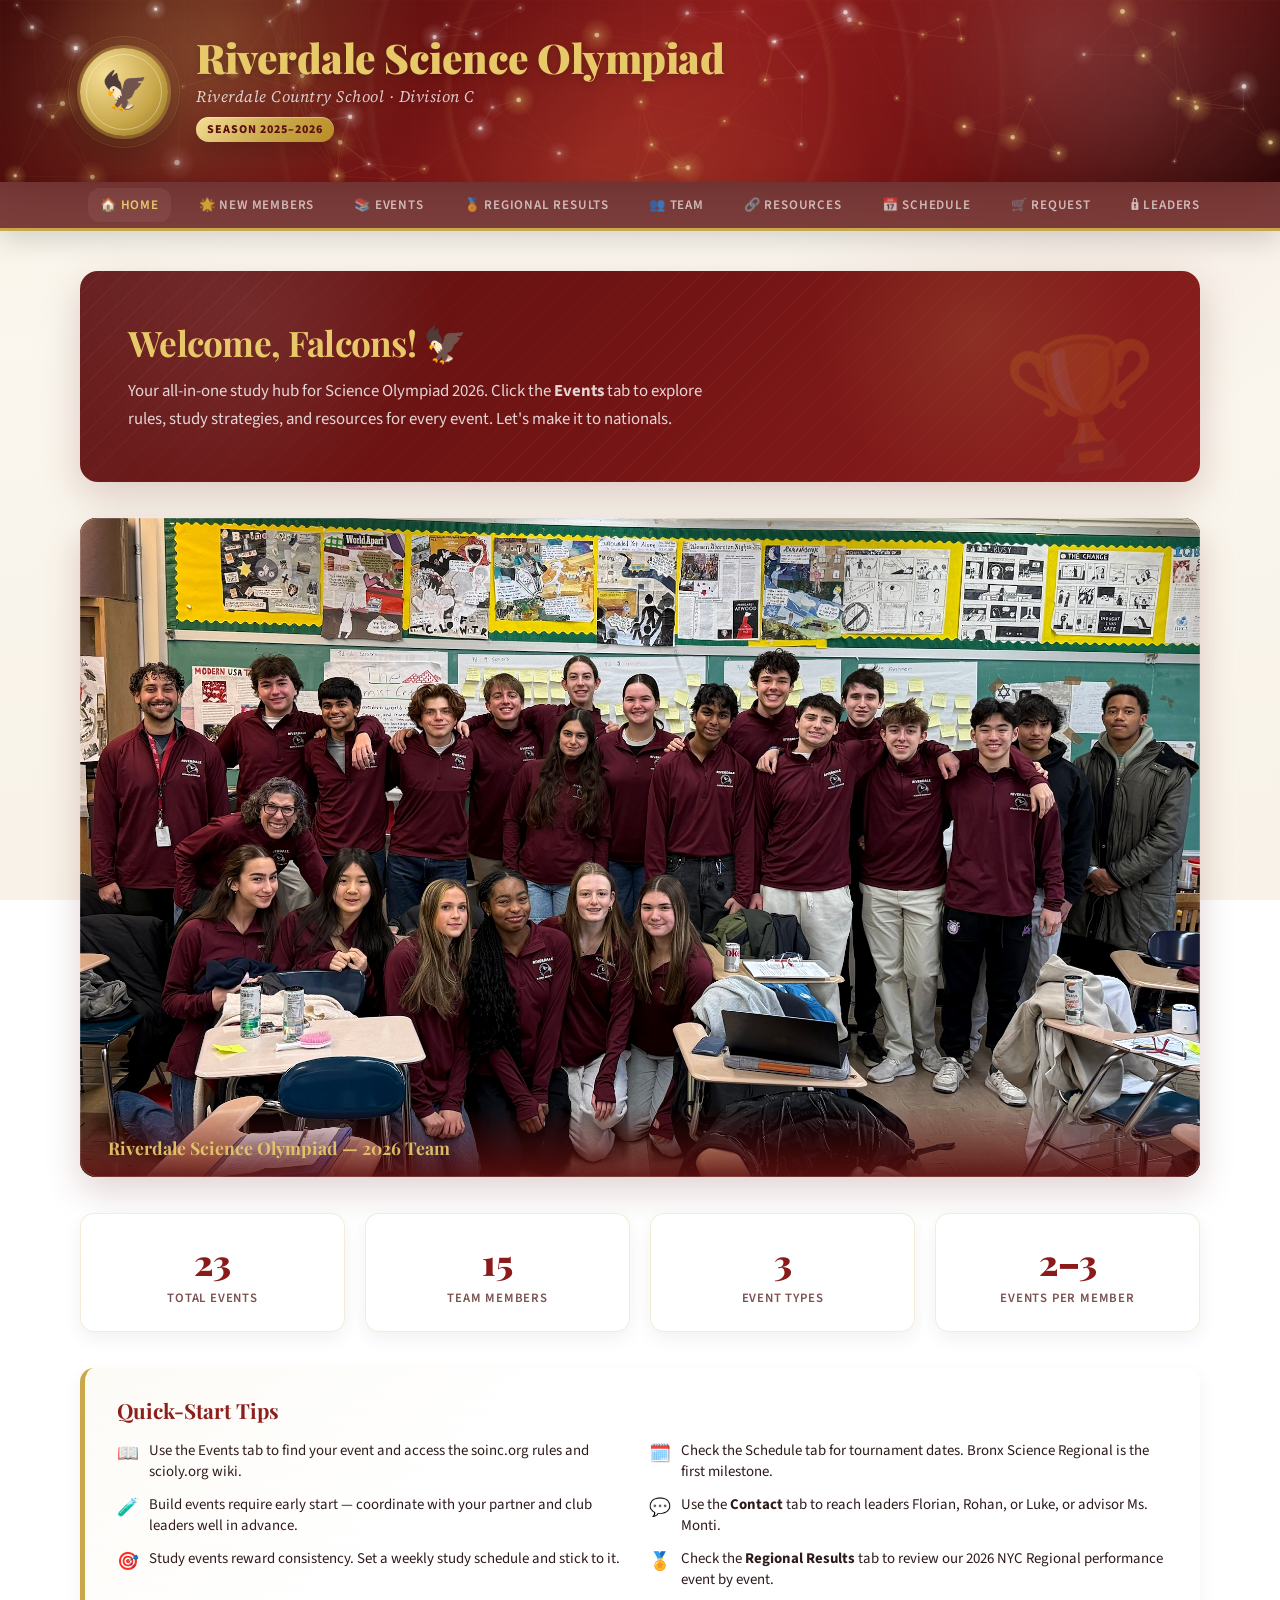
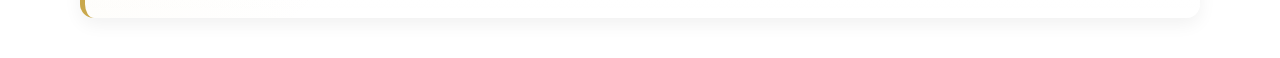
==== commit 5fb68e5d: "Sheets update" ====
--- a/index.html
+++ b/index.html
@@ -42,6 +42,7 @@
     <div class="nav-tab" onclick="showView('roster', this)">👥 Team</div>
     <div class="nav-tab" onclick="showView('resources', this)">🔗 Resources</div>
     <div class="nav-tab" onclick="showView('schedule', this)">📅 Schedule</div>
+    <div class="nav-tab" onclick="showView('request', this)">🛒 Request</div>
     <div class="nav-tab" onclick="showView('leaders', this)">🔒 Leaders</div>
     <div class="nav-tab" onclick="showView('contact', this)">✉️ Contact</div>
   </div>
@@ -352,6 +353,74 @@
         </div>
       </div>
     </div>
+  </div>
+
+  <!-- PURCHASE REQUEST VIEW -->
+  <div id="view-request" class="view">
+    <div class="section-title reveal">Request a Purchase</div>
+    <div class="section-subtitle reveal">Submit materials, supplies, books, equipment, and competition needs for leader review.</div>
+
+    <section class="budget-hq public-request-hq reveal">
+      <div class="budget-header">
+        <div>
+          <span class="budget-kicker">Team Purchasing</span>
+          <h3>Send a Budget Request</h3>
+          <p>Requests go straight to the team budget sheet. Leaders can approve, order, or mark them received from the protected dashboard.</p>
+        </div>
+      </div>
+      <form class="purchase-request-form public-request-form" onsubmit="submitBudgetRequest(event)">
+        <h4>Purchase Details</h4>
+        <div class="form-grid">
+          <label>
+            Requester
+            <input name="requester" type="text" placeholder="Your name" required>
+          </label>
+          <label>
+            Category
+            <select name="category" required>
+              <option value="">Choose category</option>
+              <option>Build Events</option>
+              <option>Lab Events</option>
+              <option>Study / Reference</option>
+              <option>Competition Logistics</option>
+              <option>Team Operations</option>
+              <option>Fundraising / Offset</option>
+              <option>Reserve / Cushion</option>
+            </select>
+          </label>
+          <label>
+            Event / Area
+            <input name="eventArea" type="text" placeholder="Hovercraft, team ops, etc.">
+          </label>
+          <label>
+            Intended Price
+            <input name="estimatedCost" type="number" min="0" step="0.01" placeholder="0.00" required>
+          </label>
+          <label>
+            Quantity
+            <input name="qty" type="number" min="1" step="1" value="1" required>
+          </label>
+          <label>
+            Need By
+            <input name="needBy" type="date" required>
+          </label>
+        </div>
+        <label>
+          Link
+          <input name="vendorLink" type="url" placeholder="https://...">
+        </label>
+        <label>
+          Description
+          <textarea name="description" rows="3" placeholder="What do we need and why?"></textarea>
+        </label>
+        <label>
+          Notes
+          <textarea name="notes" rows="2" placeholder="Optional details, alternatives, or urgency"></textarea>
+        </label>
+        <button class="purchase-submit-btn" type="submit">Submit Request</button>
+        <div class="budget-form-status" aria-live="polite"></div>
+      </form>
+    </section>
   </div>
 
   <!-- LEADERS VIEW -->
@@ -432,23 +501,23 @@
               </label>
               <label>
                 Need By
-                <input name="needBy" type="date">
+                <input name="needBy" type="date" required>
               </label>
             </div>
             <label>
               Link
-              <input name="vendorLink" type="url" placeholder="https://..." required>
+              <input name="vendorLink" type="url" placeholder="https://...">
             </label>
             <label>
               Description
-              <textarea name="description" rows="3" placeholder="What do we need and why?" required></textarea>
+              <textarea name="description" rows="3" placeholder="What do we need and why?"></textarea>
             </label>
             <label>
               Notes
               <textarea name="notes" rows="2" placeholder="Optional details, alternatives, or urgency"></textarea>
             </label>
             <button class="purchase-submit-btn" type="submit">Submit Request</button>
-            <div class="budget-form-status" id="budget-form-status" aria-live="polite"></div>
+            <div class="budget-form-status" aria-live="polite"></div>
           </form>
 
           <div class="budget-lists">
--- a/assets/css/styles.css
+++ b/assets/css/styles.css
@@ -2342,6 +2342,46 @@
     color: var(--text-light);
     font-style: italic;
     padding: 12px 0;
+  }
+
+  .public-request-hq {
+    max-width: 860px;
+    margin: 0 auto 34px;
+  }
+
+  .public-request-form {
+    max-width: none;
+  }
+
+  .leader-actions {
+    display: flex;
+    flex-wrap: wrap;
+    gap: 8px;
+    margin-top: 12px;
+  }
+
+  .leader-action-btn {
+    border: 1px solid rgba(139,26,26,0.14);
+    border-radius: 9px;
+    background: #fffaf0;
+    color: var(--crimson);
+    cursor: pointer;
+    font: inherit;
+    font-size: 0.78rem;
+    font-weight: 850;
+    padding: 7px 9px;
+    transition: transform 0.2s var(--ease-out-expo), border-color 0.2s ease, background 0.2s ease;
+  }
+
+  .leader-action-btn:hover {
+    transform: translateY(-2px);
+    border-color: var(--gold);
+    background: var(--gold-pale);
+  }
+
+  .leader-action-btn.received {
+    background: #edf7ed;
+    color: #1f6b35;
   }
 
   /* === NEWCOMER PAGE === */
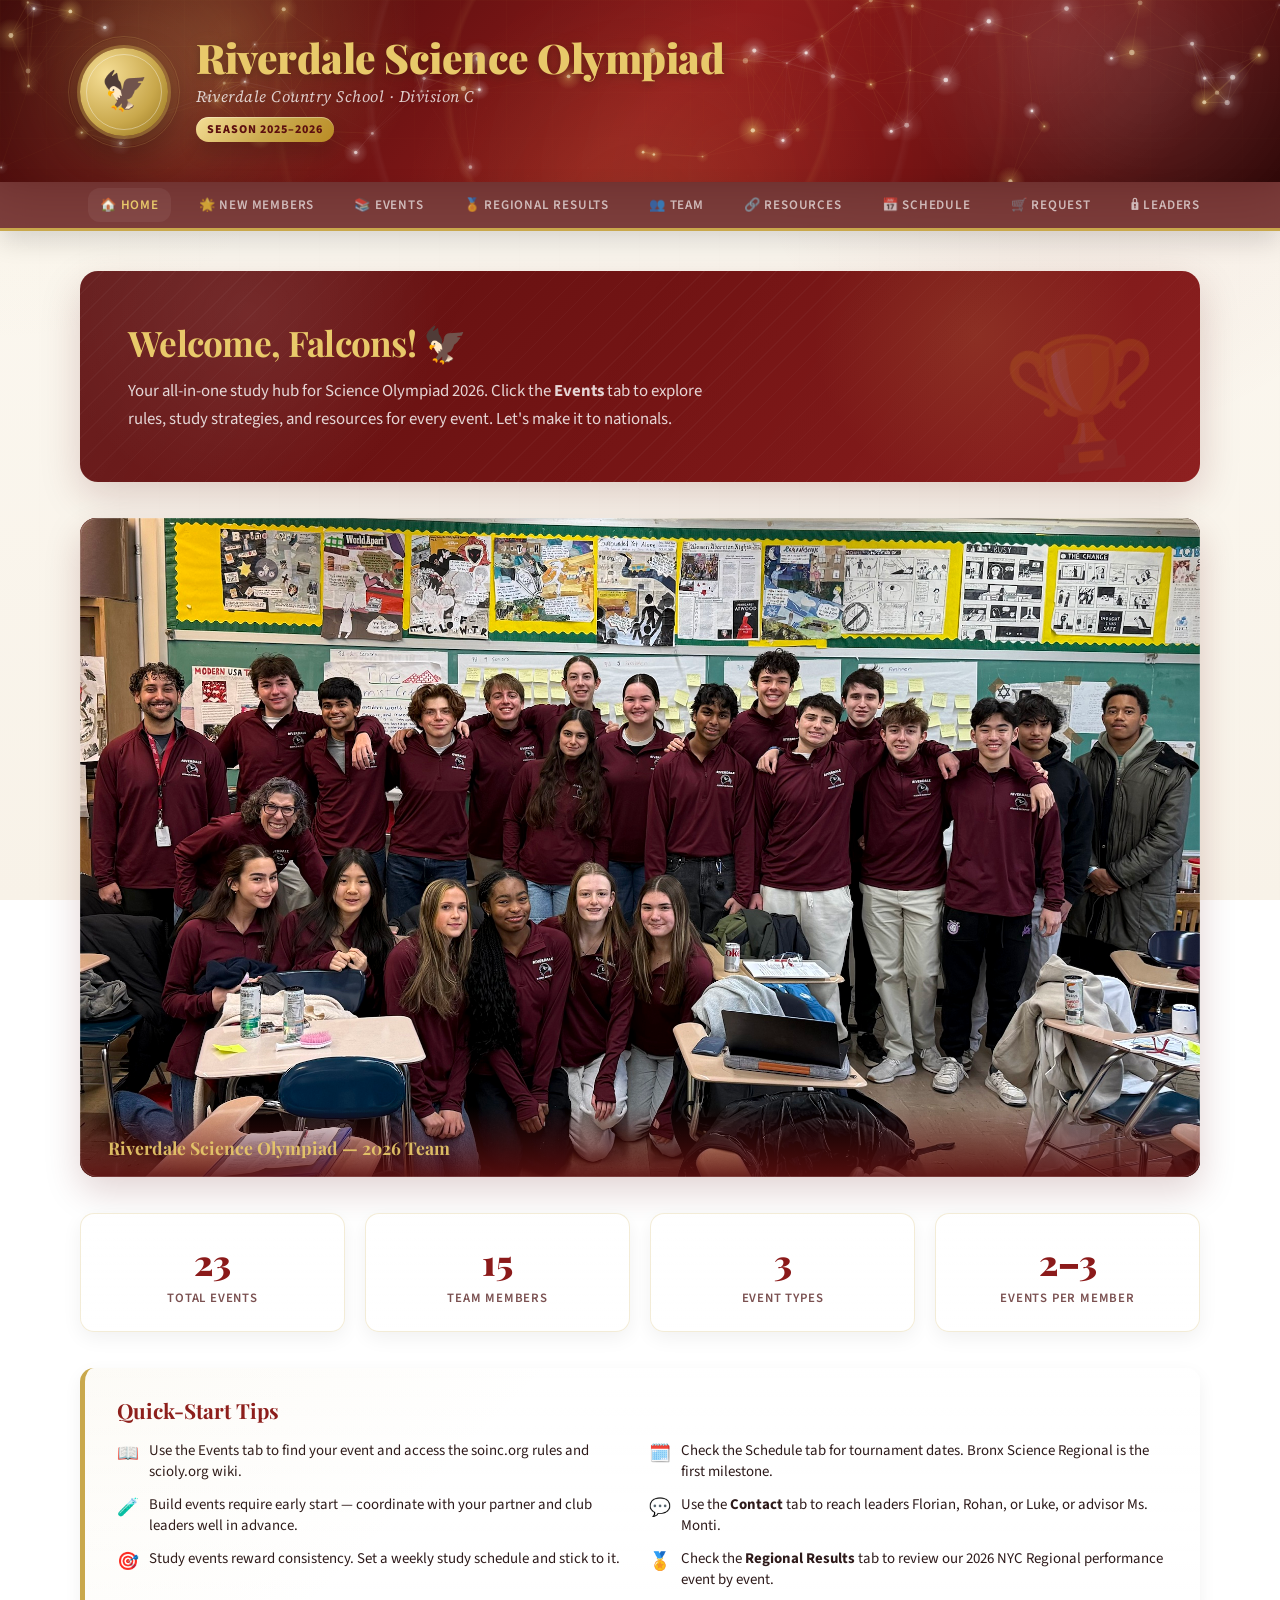
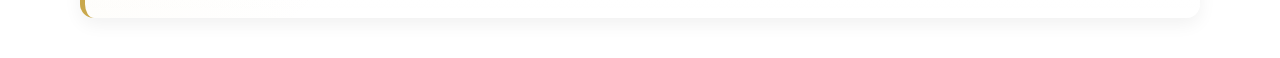
==== commit 75085a1c: "more updates" ====
--- a/index.html
+++ b/index.html
@@ -373,11 +373,11 @@
         <div class="form-grid">
           <label>
             Requester
-            <input name="requester" type="text" placeholder="Your name" required>
+            <input name="requester" type="text" placeholder="Your name" required data-required-field="requester">
           </label>
           <label>
             Category
-            <select name="category" required>
+            <select name="category" required data-required-field="category">
               <option value="">Choose category</option>
               <option>Build Events</option>
               <option>Lab Events</option>
@@ -394,15 +394,15 @@
           </label>
           <label>
             Intended Price
-            <input name="estimatedCost" type="number" min="0" step="0.01" placeholder="0.00" required>
+            <input name="estimatedCost" type="number" min="0" step="0.01" placeholder="0.00" required data-required-field="price">
           </label>
           <label>
             Quantity
-            <input name="qty" type="number" min="1" step="1" value="1" required>
+            <input name="qty" type="number" min="1" step="1" value="1" required data-required-field="quantity">
           </label>
           <label>
             Need By
-            <input name="needBy" type="date" required>
+            <input name="needBy" type="date" required data-required-field="date">
           </label>
         </div>
         <label>
@@ -472,11 +472,11 @@
             <div class="form-grid">
               <label>
                 Requester
-                <input name="requester" type="text" placeholder="Your name" required>
+                <input name="requester" type="text" placeholder="Your name" required data-required-field="requester">
               </label>
               <label>
                 Category
-                <select name="category" required>
+                <select name="category" required data-required-field="category">
                   <option value="">Choose category</option>
                   <option>Build Events</option>
                   <option>Lab Events</option>
@@ -493,15 +493,15 @@
               </label>
               <label>
                 Intended Price
-                <input name="estimatedCost" type="number" min="0" step="0.01" placeholder="0.00" required>
+                <input name="estimatedCost" type="number" min="0" step="0.01" placeholder="0.00" required data-required-field="price">
               </label>
               <label>
                 Quantity
-                <input name="qty" type="number" min="1" step="1" value="1" required>
+                <input name="qty" type="number" min="1" step="1" value="1" required data-required-field="quantity">
               </label>
               <label>
                 Need By
-                <input name="needBy" type="date" required>
+                <input name="needBy" type="date" required data-required-field="date">
               </label>
             </div>
             <label>
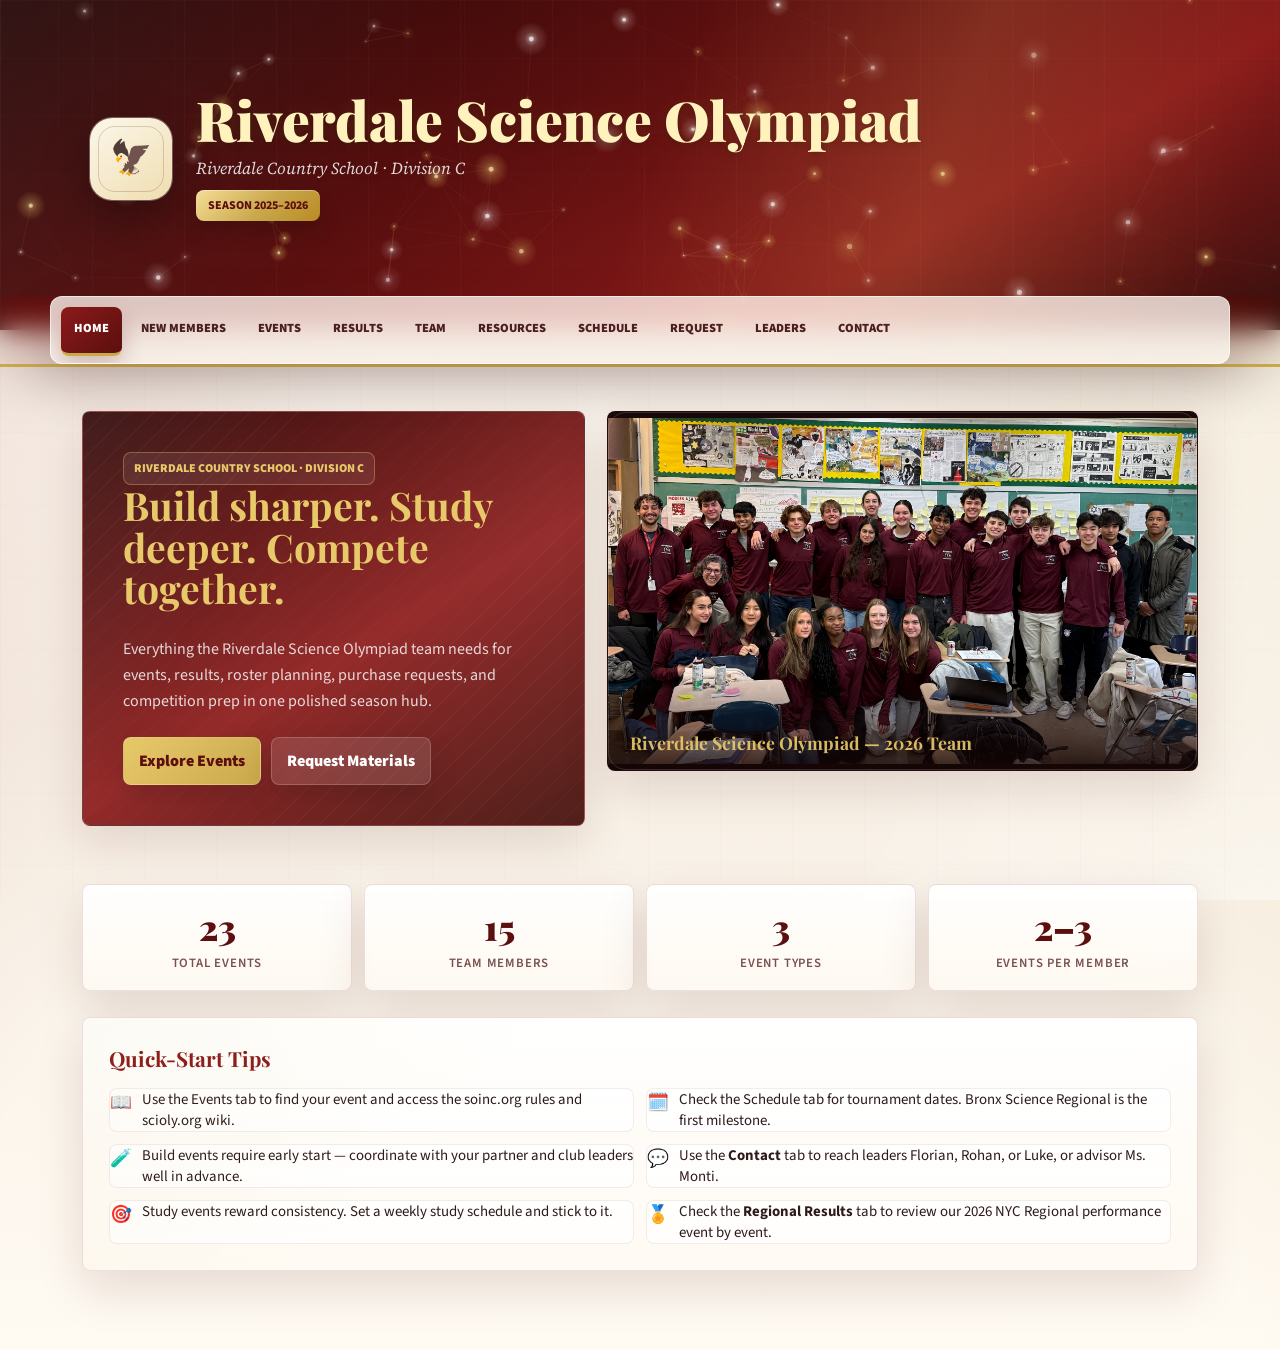
==== commit d9cc25a4: "Style Overhaul" ====
--- a/index.html
+++ b/index.html
@@ -35,16 +35,16 @@
 
 <nav class="nav-bar">
   <div class="nav-inner">
-    <div class="nav-tab active" onclick="showView('home', this)">🏠 Home</div>
-    <div class="nav-tab" onclick="showView('newcomer', this)">🌟 New Members</div>
-    <div class="nav-tab" onclick="showView('events', this)">📚 Events</div>
-    <div class="nav-tab" onclick="showView('regional', this)">🏅 Regional Results</div>
-    <div class="nav-tab" onclick="showView('roster', this)">👥 Team</div>
-    <div class="nav-tab" onclick="showView('resources', this)">🔗 Resources</div>
-    <div class="nav-tab" onclick="showView('schedule', this)">📅 Schedule</div>
-    <div class="nav-tab" onclick="showView('request', this)">🛒 Request</div>
-    <div class="nav-tab" onclick="showView('leaders', this)">🔒 Leaders</div>
-    <div class="nav-tab" onclick="showView('contact', this)">✉️ Contact</div>
+    <div class="nav-tab active" onclick="showView('home', this)">Home</div>
+    <div class="nav-tab" onclick="showView('newcomer', this)">New Members</div>
+    <div class="nav-tab" onclick="showView('events', this)">Events</div>
+    <div class="nav-tab" onclick="showView('regional', this)">Results</div>
+    <div class="nav-tab" onclick="showView('roster', this)">Team</div>
+    <div class="nav-tab" onclick="showView('resources', this)">Resources</div>
+    <div class="nav-tab" onclick="showView('schedule', this)">Schedule</div>
+    <div class="nav-tab" onclick="showView('request', this)">Request</div>
+    <div class="nav-tab" onclick="showView('leaders', this)">Leaders</div>
+    <div class="nav-tab" onclick="showView('contact', this)">Contact</div>
   </div>
 </nav>
 
@@ -53,8 +53,13 @@
   <!-- HOME VIEW -->
   <div id="view-home" class="view active">
     <div class="home-hero reveal">
-      <h2>Welcome, Falcons! 🦅</h2>
-      <p>Your all-in-one study hub for Science Olympiad 2026. Click the <strong>Events</strong> tab to explore rules, study strategies, and resources for every event. Let's make it to nationals.</p>
+      <div class="hero-eyebrow">Riverdale Country School · Division C</div>
+      <h2>Build sharper. Study deeper. Compete together.</h2>
+      <p>Everything the Riverdale Science Olympiad team needs for events, results, roster planning, purchase requests, and competition prep in one polished season hub.</p>
+      <div class="hero-actions">
+        <button type="button" onclick="showView('events', document.querySelector('.nav-tab[onclick*=events]'))">Explore Events</button>
+        <button type="button" onclick="showView('request', document.querySelector('.nav-tab[onclick*=request]'))">Request Materials</button>
+      </div>
     </div>
 
     <div class="reveal hero-photo-frame shine-surface tilt-card">
--- a/assets/css/styles.css
+++ b/assets/css/styles.css
@@ -441,7 +441,7 @@
     font-weight: 900;
     color: var(--gold-light);
     line-height: 1.06;
-    letter-spacing: -0.5px;
+    letter-spacing: 0;
     text-shadow:
       0 2px 8px rgba(0,0,0,0.28),
       0 0 18px rgba(232,201,106,0.12);
@@ -681,7 +681,7 @@
     font-size: 2.2rem;
     color: var(--gold-light);
     margin-bottom: 12px;
-    letter-spacing: -0.02em;
+    letter-spacing: 0;
   }
 
   .home-hero p {
@@ -2550,3 +2550,700 @@
   .modal::-webkit-scrollbar { width: 6px; }
   .modal::-webkit-scrollbar-track { background: transparent; }
   .modal::-webkit-scrollbar-thumb { background: var(--crimson-light); border-radius: 3px; }
+
+/* === 2026 MODERN INTERFACE OVERHAUL === */
+
+:root {
+  --surface: rgba(255, 252, 246, 0.86);
+  --surface-strong: rgba(255, 255, 255, 0.94);
+  --line-soft: rgba(92, 15, 15, 0.12);
+  --line-gold: rgba(201, 168, 76, 0.34);
+  --ink: #211111;
+  --muted: #725353;
+  --green: #1f6b35;
+  --blue: #255a8a;
+  --shadow-modern: 0 18px 48px rgba(74, 16, 16, 0.13);
+  --shadow-hover: 0 26px 72px rgba(74, 16, 16, 0.22);
+}
+
+html {
+  scroll-padding-top: 92px;
+}
+
+body {
+  color: var(--ink);
+  background:
+    linear-gradient(115deg, rgba(139, 26, 26, 0.10) 0%, transparent 28%),
+    linear-gradient(245deg, rgba(201, 168, 76, 0.14) 0%, transparent 34%),
+    linear-gradient(180deg, #fffdf8 0%, #f7efe4 54%, #fffaf2 100%);
+}
+
+body::before {
+  opacity: 0.42;
+  background:
+    linear-gradient(90deg, rgba(92, 15, 15, 0.035) 1px, transparent 1px),
+    linear-gradient(rgba(92, 15, 15, 0.025) 1px, transparent 1px);
+  background-size: 72px 72px;
+  animation: pageGridDrift 24s linear infinite;
+}
+
+body::after {
+  content: '';
+  position: fixed;
+  inset: 0;
+  z-index: -2;
+  pointer-events: none;
+  opacity: 0.58;
+  background:
+    linear-gradient(120deg, transparent 0 30%, rgba(255,255,255,0.78) 42%, transparent 54%),
+    linear-gradient(180deg, rgba(255,255,255,0.24), transparent 48%);
+  background-size: 240% 240%, 100% 100%;
+  animation: pageLightSweep 18s var(--ease-out-expo) infinite;
+}
+
+@keyframes pageGridDrift {
+  from { background-position: 0 0, 0 0; }
+  to { background-position: 144px 72px, 72px 144px; }
+}
+
+@keyframes pageLightSweep {
+  0%, 56% { background-position: 180% 0, 0 0; }
+  100% { background-position: -80% 0, 0 0; }
+}
+
+header#live-header {
+  min-height: 330px;
+  display: flex;
+  align-items: center;
+  background:
+    linear-gradient(120deg, rgba(255,255,255,0.06), transparent 32%),
+    linear-gradient(150deg, #240606 0%, #5c0f0f 42%, #8b1a1a 72%, #35100d 100%);
+  box-shadow: 0 24px 70px rgba(48, 7, 7, 0.36);
+}
+
+header#live-header::before {
+  content: '';
+  position: absolute;
+  inset: 0;
+  z-index: 1;
+  pointer-events: none;
+  opacity: 0.72;
+  background:
+    linear-gradient(110deg, transparent 0 24%, rgba(232,201,106,0.20) 34%, transparent 45%),
+    repeating-linear-gradient(90deg, rgba(255,255,255,0.04) 0 1px, transparent 1px 92px);
+  background-size: 220% 100%, 100% 100%;
+  animation: headerBeam 9s var(--ease-snappy) infinite;
+}
+
+header#live-header::after {
+  content: '';
+  position: absolute;
+  inset: auto 0 0;
+  height: 1px;
+  z-index: 4;
+  background: linear-gradient(90deg, transparent, var(--gold-light), transparent);
+  box-shadow: 0 0 28px rgba(232, 201, 106, 0.62);
+}
+
+@keyframes headerBeam {
+  0%, 48% { background-position: 140% 0, 0 0; }
+  100% { background-position: -80% 0, 0 0; }
+}
+
+.header-glow,
+.header-rings,
+.header-comet {
+  display: none;
+}
+
+.header-grid {
+  opacity: 0.22;
+  background-size: 58px 58px;
+  mask-image: linear-gradient(to bottom, rgba(0,0,0,0.92), rgba(0,0,0,0.05));
+}
+
+.header-scan {
+  opacity: 0.7;
+}
+
+.header-inner {
+  width: 100%;
+  max-width: 1180px;
+  padding: 70px 40px 82px;
+  gap: 24px;
+}
+
+.school-crest {
+  width: 82px;
+  height: 82px;
+  border-radius: 22px;
+  font-size: 34px;
+  background:
+    linear-gradient(145deg, rgba(255,255,255,0.86), rgba(245,230,192,0.86)),
+    linear-gradient(135deg, var(--gold-light), var(--gold));
+  box-shadow:
+    0 0 0 1px rgba(255,255,255,0.30),
+    0 18px 44px rgba(0,0,0,0.34);
+  animation: crestFloatModern 5s var(--ease-snappy) infinite;
+}
+
+.school-crest::before {
+  inset: 8px;
+  border-radius: 17px;
+  border-color: rgba(92, 15, 15, 0.18);
+}
+
+.school-crest::after {
+  display: none;
+}
+
+@keyframes crestFloatModern {
+  0%, 100% { transform: translateY(0) rotate(0deg); }
+  50% { transform: translateY(-6px) rotate(2deg); }
+}
+
+.header-text h1 {
+  max-width: 840px;
+  font-size: 3.45rem;
+  line-height: 1.02;
+  letter-spacing: 0;
+  color: #fff2bd;
+}
+
+.header-text .subtitle {
+  margin-top: 10px;
+  color: rgba(255,255,255,0.84);
+  letter-spacing: 0;
+  font-size: 1.05rem;
+}
+
+.header-text .year-badge {
+  border-radius: 8px;
+  letter-spacing: 0;
+  padding: 7px 12px;
+}
+
+.nav-bar {
+  position: sticky;
+  top: 0;
+  z-index: 40;
+  margin-top: -34px;
+  padding: 0 24px;
+  background: transparent;
+  box-shadow: none;
+}
+
+.nav-inner {
+  max-width: 1180px;
+  margin: 0 auto;
+  min-height: 68px;
+  gap: 6px;
+  padding: 10px;
+  border: 1px solid rgba(255,255,255,0.58);
+  border-radius: 12px;
+  background: rgba(255, 250, 242, 0.78);
+  box-shadow: 0 18px 48px rgba(58, 14, 14, 0.18);
+  backdrop-filter: blur(18px) saturate(145%);
+}
+
+.nav-tab {
+  border-radius: 8px;
+  padding: 12px 13px;
+  color: var(--mid);
+  font-size: 0.78rem;
+  font-weight: 900;
+  letter-spacing: 0;
+  text-transform: uppercase;
+  white-space: nowrap;
+  transition: transform 0.25s var(--ease-out-expo), background 0.25s ease, color 0.25s ease, box-shadow 0.25s ease;
+}
+
+.nav-tab::before {
+  inset: auto 10px 6px;
+  height: 2px;
+  border-radius: 999px;
+  background: var(--gold);
+}
+
+.nav-tab:hover {
+  transform: translateY(-2px);
+  background: rgba(139, 26, 26, 0.08);
+}
+
+.nav-tab.active {
+  color: white;
+  background: linear-gradient(135deg, var(--crimson), var(--crimson-deep));
+  box-shadow: 0 10px 22px rgba(92, 15, 15, 0.24);
+}
+
+.main-content {
+  max-width: 1180px;
+  padding: 44px 32px 78px;
+}
+
+.view {
+  animation: viewLift 0.45s var(--ease-out-expo);
+}
+
+@keyframes viewLift {
+  from { opacity: 0; transform: translateY(12px); }
+  to { opacity: 1; transform: translateY(0); }
+}
+
+#view-home.active {
+  display: grid;
+  grid-template-columns: minmax(0, 0.92fr) minmax(0, 1.08fr);
+  gap: 22px;
+  align-items: stretch;
+}
+
+.home-hero,
+.newcomer-hero,
+.regional-hero {
+  border-radius: 8px;
+  padding: 40px;
+  min-height: 360px;
+  display: flex;
+  flex-direction: column;
+  justify-content: flex-end;
+  border: 1px solid rgba(255,255,255,0.18);
+  background:
+    linear-gradient(150deg, rgba(48, 7, 7, 0.98), rgba(139, 26, 26, 0.92) 56%, rgba(67, 16, 12, 0.96)),
+    repeating-linear-gradient(135deg, rgba(255,255,255,0.05) 0 1px, transparent 1px 20px);
+  box-shadow: var(--shadow-modern);
+}
+
+.home-hero::after,
+.newcomer-hero::after {
+  display: none;
+}
+
+.hero-eyebrow {
+  width: fit-content;
+  margin-bottom: auto;
+  padding: 7px 10px;
+  border: 1px solid rgba(232,201,106,0.34);
+  border-radius: 8px;
+  color: var(--gold-light);
+  font-size: 0.75rem;
+  font-weight: 900;
+  letter-spacing: 0;
+  text-transform: uppercase;
+  background: rgba(255,255,255,0.08);
+}
+
+.home-hero h2,
+.newcomer-hero h2,
+.regional-hero h2 {
+  max-width: 720px;
+  font-size: 2.45rem;
+  line-height: 1.06;
+  letter-spacing: 0;
+}
+
+.home-hero p,
+.newcomer-hero p,
+.regional-hero p {
+  max-width: 650px;
+  margin-top: 14px;
+  color: rgba(255,255,255,0.82);
+  font-size: 1rem;
+}
+
+.hero-actions {
+  display: flex;
+  flex-wrap: wrap;
+  gap: 10px;
+  margin-top: 22px;
+}
+
+.hero-actions button {
+  border: 1px solid rgba(255,255,255,0.18);
+  border-radius: 8px;
+  padding: 12px 15px;
+  background: rgba(255,255,255,0.12);
+  color: white;
+  font: inherit;
+  font-weight: 900;
+  cursor: pointer;
+  box-shadow: 0 12px 28px rgba(0,0,0,0.16);
+  transition: transform 0.25s var(--ease-out-expo), background 0.25s ease, box-shadow 0.25s ease;
+}
+
+.hero-actions button:first-child {
+  background: linear-gradient(135deg, var(--gold-light), var(--gold));
+  color: var(--crimson-deep);
+}
+
+.hero-actions button:hover {
+  transform: translateY(-3px);
+  box-shadow: 0 18px 34px rgba(0,0,0,0.22);
+}
+
+.hero-photo-frame {
+  grid-column: 2;
+  grid-row: 1;
+  align-self: start;
+  margin-bottom: 0;
+  width: 100%;
+  max-width: 100%;
+  height: auto;
+  min-width: 0;
+  min-height: 360px;
+  aspect-ratio: 2200 / 1296;
+  border-radius: 8px;
+  border: 1px solid rgba(92,15,15,0.14);
+  background: #1b0909;
+  box-shadow: var(--shadow-modern);
+}
+
+.hero-photo-frame img {
+  object-fit: contain;
+}
+
+.hero-photo-caption {
+  padding: 54px 22px 20px;
+  background: linear-gradient(transparent, rgba(20,5,5,0.86));
+}
+
+.hero-photo-caption span {
+  letter-spacing: 0;
+}
+
+.stats-row {
+  grid-column: 1 / -1;
+  margin-bottom: 0;
+  gap: 12px;
+}
+
+.stat-card,
+.quick-tips,
+.info-card,
+.schedule-card,
+.contact-info-box,
+.leaders-login,
+.budget-hq,
+.purchase-request-form,
+.budget-list-panel,
+.standing-card,
+.event-card,
+.result-card,
+.resource-card,
+.contact-card,
+.roster-card {
+  border-radius: 8px;
+  border: 1px solid var(--line-soft);
+  background:
+    linear-gradient(180deg, var(--surface-strong), rgba(255,250,242,0.82));
+  box-shadow: var(--shadow-modern);
+}
+
+.stat-card {
+  padding: 18px 16px;
+}
+
+.stat-card .number,
+.standing-val {
+  color: var(--crimson-deep);
+  letter-spacing: 0;
+}
+
+.quick-tips {
+  grid-column: 1 / -1;
+  margin-top: 4px;
+  padding: 26px;
+}
+
+.quick-tips h3,
+.section-title,
+.schedule-card h3,
+.resource-card h3,
+.contact-card h3,
+.roster-card h3,
+.leaders-login h3,
+.leaders-panel h3,
+.budget-header h3,
+.purchase-request-form h4,
+.budget-list-heading h4 {
+  letter-spacing: 0;
+}
+
+.tip-grid {
+  gap: 12px;
+}
+
+.tip-item {
+  border-radius: 8px;
+  border: 1px solid rgba(92,15,15,0.08);
+  background: rgba(255,255,255,0.74);
+}
+
+.section-title {
+  color: var(--crimson-deep);
+  font-size: 2.15rem;
+  line-height: 1.08;
+  margin-bottom: 8px;
+}
+
+.section-subtitle {
+  max-width: 760px;
+  color: var(--muted);
+  font-size: 0.98rem;
+}
+
+.filter-row,
+.team-toggle {
+  gap: 8px;
+}
+
+.filter-btn,
+.team-toggle-btn,
+.search-bar,
+.leaders-password-row input,
+.purchase-request-form input,
+.purchase-request-form select,
+.purchase-request-form textarea {
+  border-radius: 8px;
+  border-width: 1px;
+  border-color: rgba(92,15,15,0.16);
+  background: rgba(255,255,255,0.88);
+  box-shadow: 0 8px 22px rgba(74,16,16,0.05);
+}
+
+.filter-btn,
+.team-toggle-btn {
+  color: var(--mid);
+  letter-spacing: 0;
+}
+
+.filter-btn:hover,
+.filter-btn.active,
+.team-toggle-btn.active {
+  border-color: var(--crimson);
+  background: linear-gradient(135deg, var(--crimson), var(--crimson-deep));
+  color: white;
+}
+
+.events-grid,
+.resources-grid,
+.contact-grid,
+.roster-grid {
+  gap: 18px;
+}
+
+.event-card,
+.result-card,
+.resource-card,
+.contact-card,
+.roster-card,
+.budget-item-card {
+  overflow: hidden;
+}
+
+.event-card::before,
+.result-card::before,
+.resource-card::before,
+.contact-card::before,
+.roster-card::before {
+  height: 100%;
+  width: 3px;
+  right: auto;
+  bottom: 0;
+  transform: scaleY(0);
+  transform-origin: bottom;
+}
+
+.event-card:hover,
+.result-card:hover,
+.resource-card:hover,
+.contact-card:hover,
+.roster-card:hover,
+.budget-item-card:hover {
+  border-color: rgba(201,168,76,0.52);
+  box-shadow: var(--shadow-hover);
+}
+
+.event-card:hover::before,
+.result-card:hover::before,
+.resource-card:hover::before,
+.contact-card:hover::before,
+.roster-card:hover::before {
+  transform: scaleY(1);
+}
+
+.event-icon,
+.contact-avatar {
+  border-radius: 8px;
+}
+
+.icon-study,
+.badge-study {
+  background: #fff0ee;
+  color: #8b1a1a;
+}
+
+.icon-build,
+.badge-build {
+  background: #eaf7ed;
+  color: var(--green);
+}
+
+.icon-lab,
+.badge-lab {
+  background: #edf4fa;
+  color: var(--blue);
+}
+
+.event-type-badge,
+.roster-team-label,
+.budget-status-pill {
+  border-radius: 6px;
+  letter-spacing: 0;
+}
+
+.modal {
+  border-radius: 8px;
+  background: rgba(255,250,242,0.96);
+  backdrop-filter: blur(14px) saturate(130%);
+}
+
+.modal-header {
+  border-radius: 8px 8px 0 0;
+}
+
+.modal-close,
+.modal-link,
+.resource-link,
+.contact-email-btn,
+.budget-refresh-btn,
+.purchase-submit-btn,
+.leaders-password-row button,
+.leader-action-btn {
+  border-radius: 8px;
+}
+
+.budget-summary-grid {
+  grid-template-columns: repeat(4, minmax(0, 1fr));
+}
+
+.budget-summary-card,
+.budget-item-card {
+  border-radius: 8px;
+  border-color: rgba(92,15,15,0.10);
+  background: rgba(255,255,255,0.78);
+}
+
+.budget-summary-card strong {
+  color: var(--crimson-deep);
+}
+
+.budget-card-list {
+  scrollbar-color: var(--gold) transparent;
+}
+
+.timeline-item {
+  border-bottom-color: rgba(92,15,15,0.10);
+}
+
+.comp-day-item::before,
+.timeline-dot {
+  background: var(--gold);
+}
+
+@media (max-width: 980px) {
+  #view-home.active {
+    grid-template-columns: 1fr;
+  }
+
+  .hero-photo-frame,
+  .stats-row,
+  .quick-tips {
+    grid-column: auto;
+    grid-row: auto;
+  }
+
+  .hero-photo-frame {
+    min-height: 0;
+  }
+
+  .budget-summary-grid,
+  .stats-row {
+    grid-template-columns: repeat(2, minmax(0, 1fr));
+  }
+}
+
+@media (max-width: 768px) {
+  header#live-header {
+    min-height: 260px;
+  }
+
+  .header-inner {
+    padding: 46px 22px 66px;
+    align-items: flex-start;
+  }
+
+  .school-crest {
+    width: 62px;
+    height: 62px;
+    border-radius: 16px;
+    font-size: 26px;
+  }
+
+  .header-text h1 {
+    font-size: 2.25rem;
+  }
+
+  .nav-bar {
+    padding: 0 12px;
+    margin-top: -28px;
+  }
+
+  .nav-inner {
+    border-radius: 10px;
+    overflow-x: auto;
+    justify-content: flex-start;
+  }
+
+  .main-content {
+    padding: 34px 18px 64px;
+  }
+
+  .home-hero,
+  .newcomer-hero,
+  .regional-hero {
+    min-height: 300px;
+    padding: 28px;
+  }
+
+  .home-hero h2,
+  .newcomer-hero h2,
+  .regional-hero h2,
+  .section-title {
+    font-size: 1.9rem;
+  }
+
+  .budget-summary-grid,
+  .stats-row {
+    grid-template-columns: 1fr 1fr;
+  }
+}
+
+@media (max-width: 520px) {
+  .budget-summary-grid,
+  .stats-row,
+  .overall-standing {
+    grid-template-columns: 1fr;
+  }
+
+  .hero-actions button {
+    width: 100%;
+  }
+
+  .home-hero,
+  .newcomer-hero,
+  .regional-hero,
+  .quick-tips,
+  .budget-hq {
+    padding: 22px;
+  }
+}
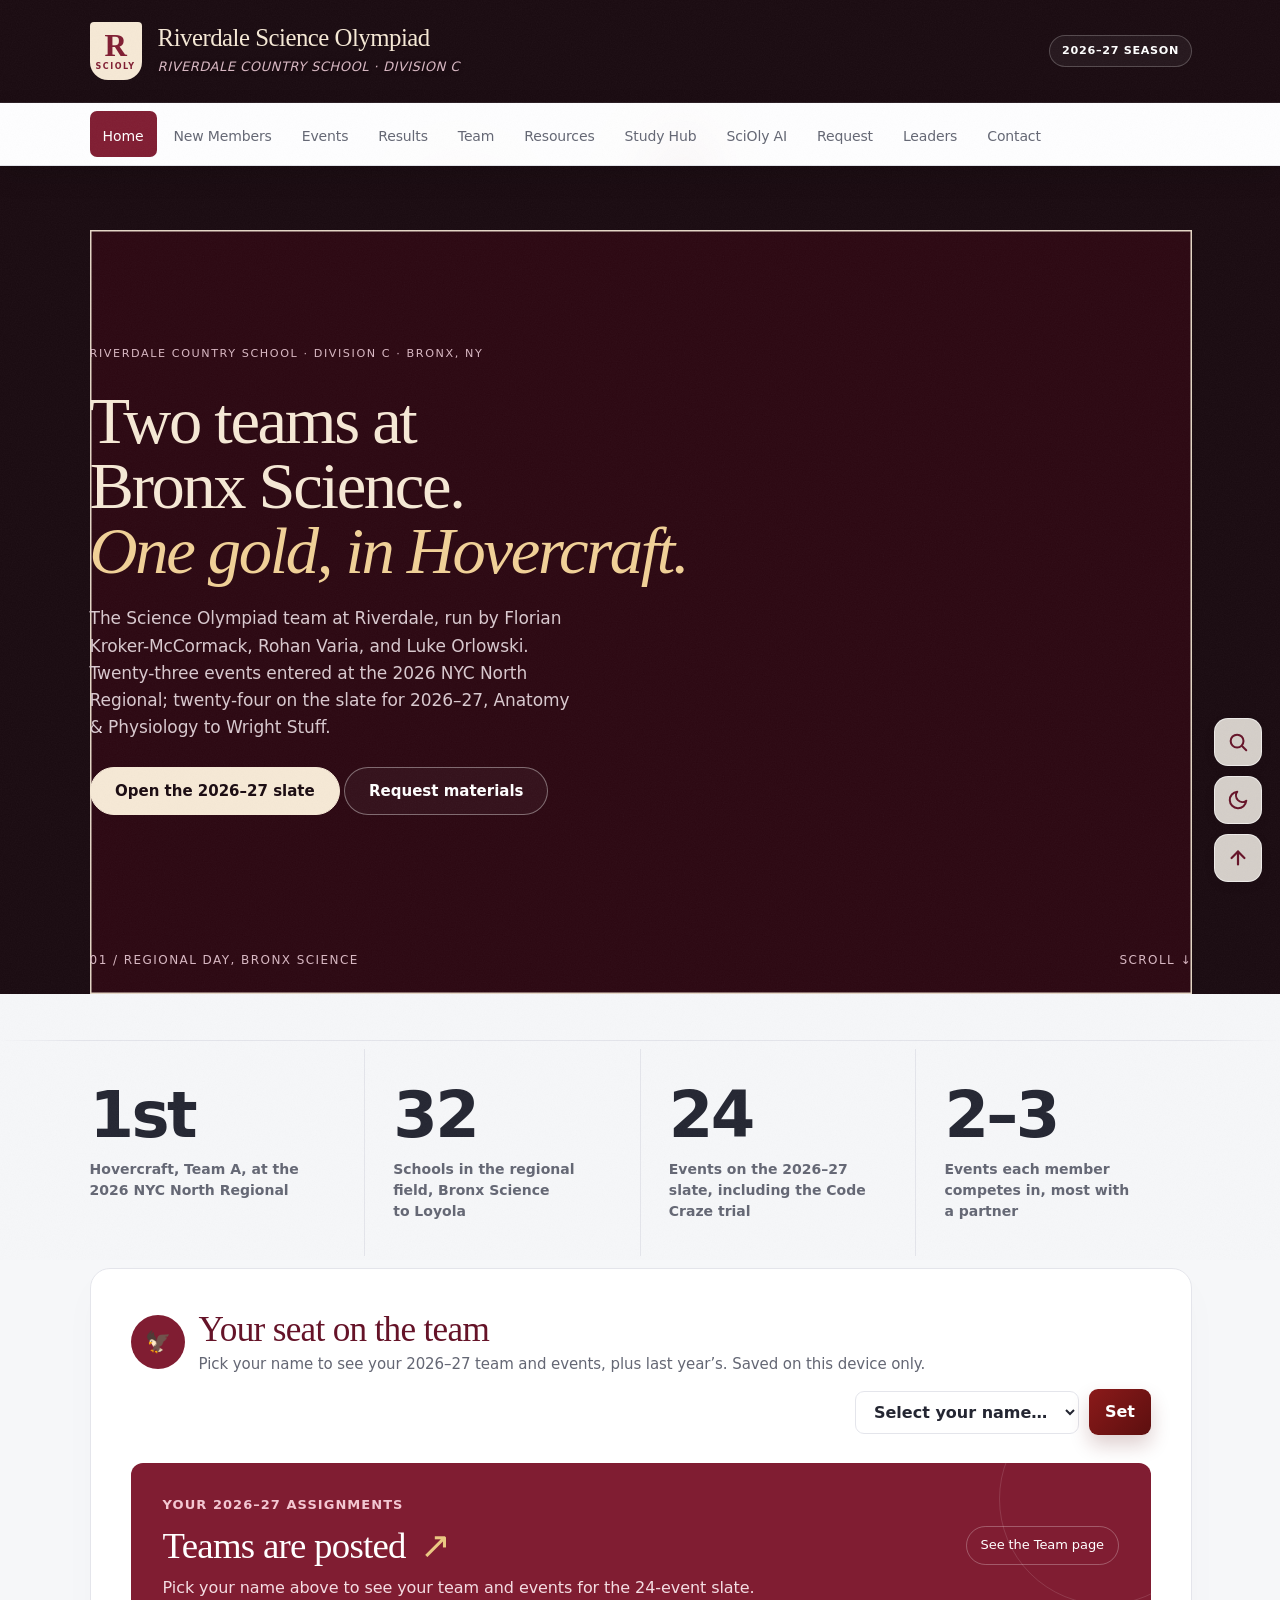
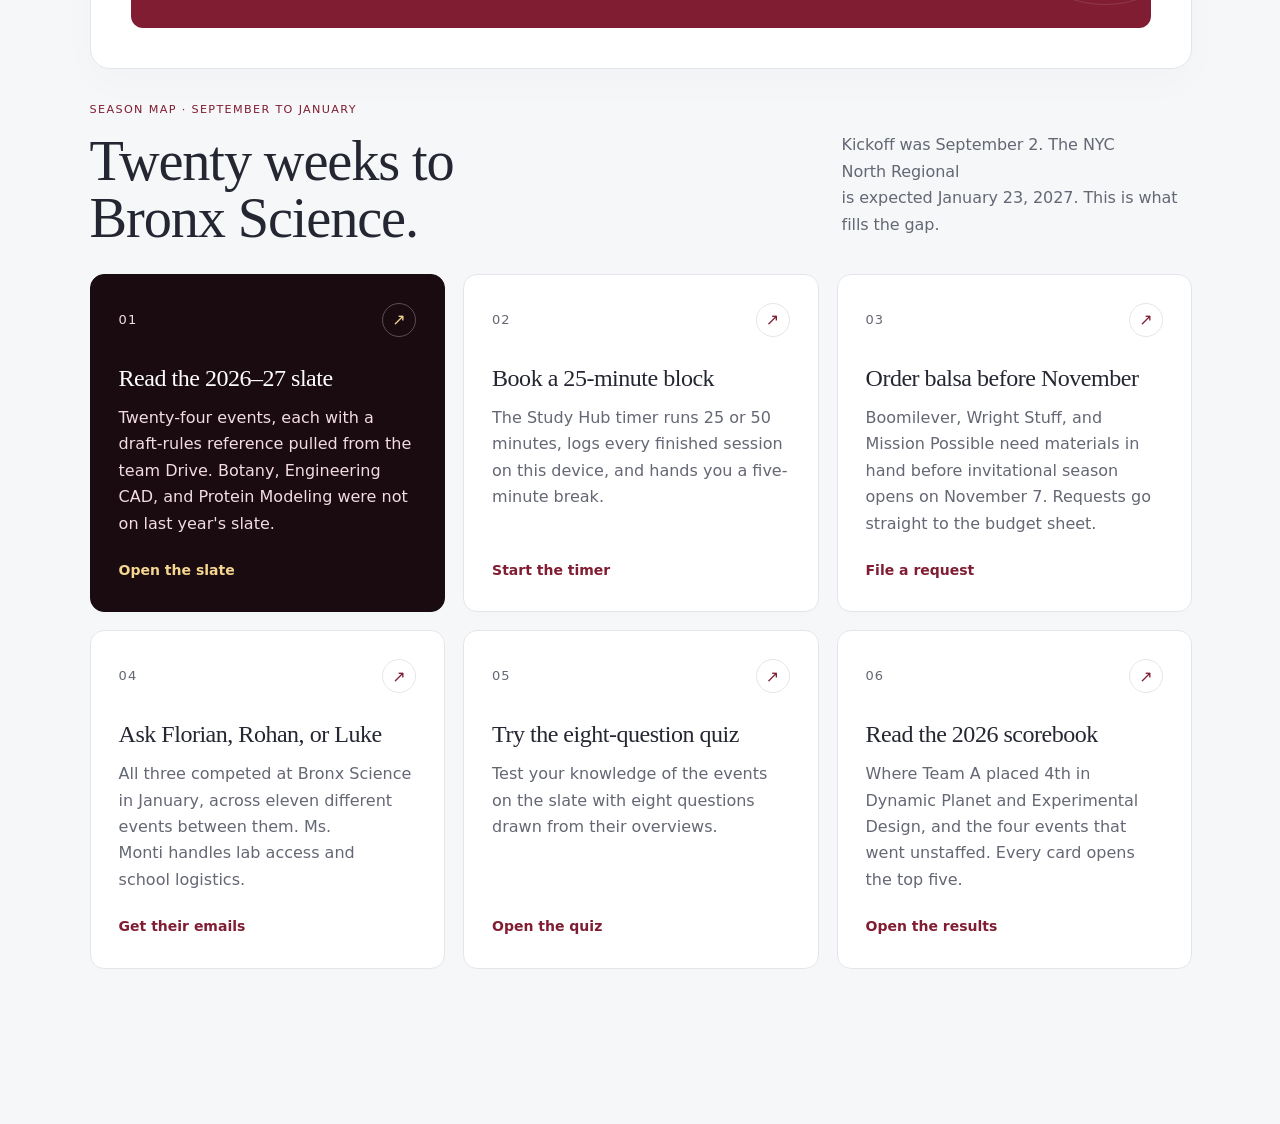
==== commit f6d6b970: "update" ====
--- a/index.html
+++ b/index.html
@@ -3,218 +3,282 @@
 <head>
 <meta charset="UTF-8">
 <meta name="viewport" content="width=device-width, initial-scale=1.0">
-<title>Riverdale Science Olympiad 2026</title>
-<link href="https://fonts.googleapis.com/css2?family=Playfair+Display:wght@700;900&family=Source+Sans+3:wght@300;400;600;700&family=Source+Serif+4:ital,wght@0,400;0,600;1,400&display=swap" rel="stylesheet">
+<title>Riverdale Science Olympiad</title>
+<meta name="description" content="Riverdale Country School's Science Olympiad team: the 2026–27 event slate, 2026 NYC North Regional results, study tools, and purchase requests.">
+<meta name="theme-color" content="#801d32">
+<link rel="icon" href="assets/images/favicon.svg" type="image/svg+xml">
+<link rel="preconnect" href="https://cdnjs.cloudflare.com" crossorigin>
+<script>try{document.documentElement.dataset.theme=localStorage.getItem("fx_theme")||(matchMedia("(prefers-color-scheme: dark)").matches?"dark":"light");if(!sessionStorage.getItem("rcs_intro")&&!matchMedia("(prefers-reduced-motion: reduce)").matches){document.documentElement.dataset.intro="1"}}catch(e){}</script>
+<link rel="preload" as="image" href="assets/images/riverdale-team-2026-mobile.webp" type="image/webp" media="(max-width: 720px)" fetchpriority="high">
+<link rel="preload" as="image" href="assets/images/riverdale-team-2026.webp" type="image/webp" media="(min-width: 721px)" fetchpriority="high">
+<link rel="preload" href="assets/fonts/fraunces.woff2" as="font" type="font/woff2" crossorigin fetchpriority="low">
+<link rel="preload" href="assets/fonts/inter-tight.woff2" as="font" type="font/woff2" crossorigin fetchpriority="low">
 <link rel="stylesheet" href="assets/css/styles.css">
+<link rel="stylesheet" href="assets/css/enhancements.css?v=20260905">
 </head>
 <body>
+<a class="skip-link" href="#main-content">Skip to content</a>
+
+<!-- OPENING TITLE CARD (once per session; any click skips) -->
+<div id="fx-intro" aria-hidden="true">
+  <div class="fx-intro-panel fx-intro-top"></div>
+  <div class="fx-intro-panel fx-intro-bottom"></div>
+  <div class="fx-intro-text">
+    <div class="fx-intro-year"><span id="fx-intro-count">2000</span><span class="fx-intro-dash">–27</span></div>
+    <div class="fx-intro-name">Riverdale Science Olympiad</div>
+    <div class="fx-intro-skip">Click anywhere to skip</div>
+  </div>
+</div>
+<script>
+/* The count-up starts immediately; the curtain (features.js) resumes from wherever it stands. */
+(function () {
+  var html = document.documentElement, count = document.getElementById("fx-intro-count"), dash = document.querySelector(".fx-intro-dash");
+  if (!count || !html.dataset.intro) return;
+  var t0 = performance.now();
+  function frame(t) {
+    var p = Math.min(1, (t - t0) / 500), e = 1 - Math.pow(1 - p, 4);
+    count.textContent = String(Math.round(2000 + 26 * e));
+    if (p >= 1 && dash) dash.style.opacity = "1";
+    if (p < 1 && html.dataset.intro) requestAnimationFrame(frame);
+  }
+  requestAnimationFrame(frame);
+})();
+</script>
+
+<!-- SCROLL PROGRESS -->
+<div id="fx-progress"></div>
 
 <header id="live-header">
-  <div class="header-bg">
-    <div class="header-noise"></div>
-    <div class="header-grid"></div>
-    <div class="header-rings"></div>
-    <div class="header-scan"></div>
-    <div class="header-glow glow-1"></div>
-    <div class="header-glow glow-2"></div>
-    <div class="header-glow glow-3"></div>
-    <div class="header-comet comet-1"></div>
-    <div class="header-comet comet-2"></div>
-    <canvas id="header-particles"></canvas>
-  </div>
-
   <div class="header-inner">
-    <div class="school-crest">🦅</div>
+    <div class="school-crest" aria-hidden="true">R<span>SCIOLY</span></div>
     <div class="header-text">
       <h1>Riverdale Science Olympiad</h1>
       <div class="subtitle">Riverdale Country School · Division C</div>
-      <span class="year-badge">Season 2025–2026</span>
+      <span class="year-badge">2026–27 season</span>
     </div>
   </div>
 </header>
 
-<nav class="nav-bar">
+<nav class="nav-bar" aria-label="Main navigation">
   <div class="nav-inner">
-    <div class="nav-tab active" onclick="showView('home', this)">Home</div>
-    <div class="nav-tab" onclick="showView('newcomer', this)">New Members</div>
-    <div class="nav-tab" onclick="showView('events', this)">Events</div>
-    <div class="nav-tab" onclick="showView('regional', this)">Results</div>
-    <div class="nav-tab" onclick="showView('roster', this)">Team</div>
-    <div class="nav-tab" onclick="showView('resources', this)">Resources</div>
-    <div class="nav-tab" onclick="showView('schedule', this)">Schedule</div>
-    <div class="nav-tab" onclick="showView('request', this)">Request</div>
-    <div class="nav-tab" onclick="showView('leaders', this)">Leaders</div>
-    <div class="nav-tab" onclick="showView('contact', this)">Contact</div>
+    <span class="nav-indicator" aria-hidden="true"></span>
+    <button type="button" class="nav-tab active" aria-current="page" onclick="showView('home', this)">Home</button>
+    <button type="button" class="nav-tab" onclick="showView('newcomer', this)">New Members</button>
+    <button type="button" class="nav-tab" onclick="showView('events', this)">Events</button>
+    <button type="button" class="nav-tab" onclick="showView('regional', this)">Results</button>
+    <button type="button" class="nav-tab" onclick="showView('roster', this)">Team</button>
+    <button type="button" class="nav-tab" onclick="showView('resources', this)">Resources</button>
+    <button type="button" class="nav-tab" onclick="showView('studyhub', this)">Study Hub</button>
+    <button type="button" class="nav-tab" onclick="showView('ai', this)">SciOly AI</button>
+    <button type="button" class="nav-tab" onclick="showView('request', this)">Request</button>
+    <button type="button" class="nav-tab" onclick="showView('leaders', this)">Leaders</button>
+    <button type="button" class="nav-tab" onclick="showView('contact', this)">Contact</button>
   </div>
 </nav>
 
-<div class="main-content">
+<canvas id="science-field" aria-hidden="true"></canvas>
+<main class="main-content" id="main-content" tabindex="-1">
 
   <!-- HOME VIEW -->
   <div id="view-home" class="view active">
-    <div class="home-hero reveal">
-      <div class="hero-eyebrow">Riverdale Country School · Division C</div>
-      <h2>Build sharper. Study deeper. Compete together.</h2>
-      <p>Everything the Riverdale Science Olympiad team needs for events, results, roster planning, purchase requests, and competition prep in one polished season hub.</p>
+    <section class="home-hero"><div class="hero-copy">
+      <div class="hero-eyebrow">Riverdale Country School · Division C · Bronx, NY</div>
+      <h2>Two teams at<br>Bronx Science.<br><em>One gold, in Hovercraft.</em></h2>
+      <p>The Science Olympiad team at Riverdale, run by Florian Kroker-McCormack, Rohan Varia, and Luke Orlowski. Twenty-three events entered at the 2026 NYC North Regional; twenty-four on the slate for 2026–27, Anatomy &amp; Physiology to Wright Stuff.</p>
       <div class="hero-actions">
-        <button type="button" onclick="showView('events', document.querySelector('.nav-tab[onclick*=events]'))">Explore Events</button>
-        <button type="button" onclick="showView('request', document.querySelector('.nav-tab[onclick*=request]'))">Request Materials</button>
-      </div>
-    </div>
-
-    <div class="reveal hero-photo-frame shine-surface tilt-card">
-      <img src="assets/images/riverdale-team-2026.jpg"
-           alt="Riverdale Science Olympiad team at the 2026 NYC Regional Tournament"
+        <button type="button" onclick="showView('events', document.querySelector('.nav-tab[onclick*=events]'))">Open the 2026–27 slate</button>
+        <button type="button" onclick="showView('request', document.querySelector('.nav-tab[onclick*=request]'))">Request materials</button>
+      </div>
+    </div>
+
+    <div class="hero-photo-frame">
+      <picture>
+        <source media="(max-width: 720px)" srcset="assets/images/riverdale-team-2026-mobile.webp" type="image/webp">
+        <img src="assets/images/riverdale-team-2026.webp"
+           fetchpriority="high" decoding="async"
+           alt="Riverdale Science Olympiad team at the 2026 NYC North Regional Tournament, Bronx High School of Science"
            width="2200"
-           height="1296"> 
+           height="1296">
+      </picture>
+      <div class="hero-duotone" aria-hidden="true"><span class="duo-lift"></span><span class="duo-tint"></span></div>
+      <div class="hero-photo-shade" aria-hidden="true"></div>
+      <div class="hero-photo-hairline" aria-hidden="true"></div>
       <div class="hero-photo-caption">
-        <span>Riverdale Science Olympiad — 2026 Team</span>
-      </div>
-    </div>
+        <span>The 2026 team at Bronx High School of Science · January 24, 2026</span>
+      </div>
+    </div>
+
+    <div class="hero-cue"><span>01 / Regional day, Bronx Science</span><span>Scroll ↓</span></div>
+    </section>
+
+    <div class="results-ticker" aria-hidden="true"><div class="ticker-track" id="ticker-track"></div></div>
 
     <div class="stats-row stagger-children">
-      <div class="stat-card reveal tilt-card shine-surface" style="--i:0">
-        <div class="number">23</div>
-        <div class="label">Total Events</div>
-      </div>
-      <div class="stat-card reveal tilt-card shine-surface" style="--i:1">
-        <div class="number">15</div>
-        <div class="label">Team Members</div>
-      </div>
-      <div class="stat-card reveal tilt-card shine-surface" style="--i:2">
-        <div class="number">3</div>
-        <div class="label">Event Types</div>
-      </div>
-      <div class="stat-card reveal tilt-card shine-surface" style="--i:3">
+      <div class="stat-card reveal" style="--i:0">
+        <div class="number">1st</div>
+        <div class="label">Hovercraft, Team A, at the 2026 NYC North Regional</div>
+      </div>
+      <div class="stat-card reveal" style="--i:1">
+        <div class="number">32</div>
+        <div class="label">Schools in the regional field, Bronx Science to Loyola</div>
+      </div>
+      <div class="stat-card reveal" style="--i:2">
+        <div class="number">24</div>
+        <div class="label">Events on the 2026–27 slate, including the Code Craze trial</div>
+      </div>
+      <div class="stat-card reveal" style="--i:3">
         <div class="number">2–3</div>
-        <div class="label">Events Per Member</div>
-      </div>
-    </div>
-
-    <div class="quick-tips reveal">
-      <h3>Quick-Start Tips</h3>
+        <div class="label">Events each member competes in, most with a partner</div>
+      </div>
+    </div>
+
+    <div id="season-personalizer" class="season-personalizer reveal"></div>
+
+    <section class="quick-tips">
+      <div class="tips-heading reveal"><div><span class="hero-eyebrow">Season map · September to January</span><h3>Twenty weeks to Bronx Science.</h3></div><p>Kickoff was September 2. The NYC North Regional<br>is expected January 23, 2027. This is what fills the gap.</p></div>
       <div class="tip-grid">
-        <div class="tip-item"><span class="tip-icon">📖</span><span>Use the Events tab to find your event and access the soinc.org rules and scioly.org wiki.</span></div>
-        <div class="tip-item"><span class="tip-icon">🗓️</span><span>Check the Schedule tab for tournament dates. Bronx Science Regional is the first milestone.</span></div>
-        <div class="tip-item"><span class="tip-icon">🧪</span><span>Build events require early start — coordinate with your partner and club leaders well in advance.</span></div>
-        <div class="tip-item"><span class="tip-icon">💬</span><span>Use the <strong>Contact</strong> tab to reach leaders Florian, Rohan, or Luke, or advisor Ms. Monti.</span></div>
-        <div class="tip-item"><span class="tip-icon">🎯</span><span>Study events reward consistency. Set a weekly study schedule and stick to it.</span></div>
-        <div class="tip-item"><span class="tip-icon">🏅</span><span>Check the <strong>Regional Results</strong> tab to review our 2026 NYC Regional performance event by event.</span></div>
-      </div>
-    </div>
+        <button type="button" class="tip-item reveal" onclick="showView('events', document.querySelector('.nav-tab[onclick*=events]'))"><span class="tip-top"><span class="tip-number">01</span><span class="tip-arrow" aria-hidden="true">↗</span></span><strong>Read the 2026–27 slate</strong><span class="tip-copy">Twenty-four events, each with a draft-rules reference pulled from the team Drive. Botany, Engineering CAD, and Protein Modeling were not on last year's slate.</span><span class="tip-action">Open the slate</span></button>
+        <button type="button" class="tip-item reveal" onclick="showView('studyhub', document.querySelector('.nav-tab[onclick*=studyhub]'))"><span class="tip-top"><span class="tip-number">02</span><span class="tip-arrow" aria-hidden="true">↗</span></span><strong>Book a 25-minute block</strong><span class="tip-copy">The Study Hub timer runs 25 or 50 minutes, logs every finished session on this device, and hands you a five-minute break.</span><span class="tip-action">Start the timer</span></button>
+        <button type="button" class="tip-item reveal" onclick="showView('request', document.querySelector('.nav-tab[onclick*=request]'))"><span class="tip-top"><span class="tip-number">03</span><span class="tip-arrow" aria-hidden="true">↗</span></span><strong>Order balsa before November</strong><span class="tip-copy">Boomilever, Wright Stuff, and Mission Possible need materials in hand before invitational season opens on November 7. Requests go straight to the budget sheet.</span><span class="tip-action">File a request</span></button>
+        <button type="button" class="tip-item reveal" onclick="showView('contact', document.querySelector('.nav-tab[onclick*=contact]'))"><span class="tip-top"><span class="tip-number">04</span><span class="tip-arrow" aria-hidden="true">↗</span></span><strong>Ask Florian, Rohan, or Luke</strong><span class="tip-copy">All three competed at Bronx Science in January, across eleven different events between them. Ms. Monti handles lab access and school logistics.</span><span class="tip-action">Get their emails</span></button>
+        <button type="button" class="tip-item reveal" onclick="showView('studyhub', document.querySelector('.nav-tab[onclick*=studyhub]'))"><span class="tip-top"><span class="tip-number">05</span><span class="tip-arrow" aria-hidden="true">↗</span></span><strong>Try the eight-question quiz</strong><span class="tip-copy">Test your knowledge of the events on the slate with eight questions drawn from their overviews.</span><span class="tip-action">Open the quiz</span></button>
+        <button type="button" class="tip-item reveal" onclick="showView('regional', document.querySelector('.nav-tab[onclick*=regional]'))"><span class="tip-top"><span class="tip-number">06</span><span class="tip-arrow" aria-hidden="true">↗</span></span><strong>Read the 2026 scorebook</strong><span class="tip-copy">Where Team A placed 4th in Dynamic Planet and Experimental Design, and the four events that went unstaffed. Every card opens the top five.</span><span class="tip-action">Open the results</span></button>
+      </div>
+    </section>
   </div>
 
   <!-- NEWCOMER VIEW -->
   <div id="view-newcomer" class="view">
+    <div class="science-stage" aria-hidden="true"><div class="science-world">
+      <svg class="science-object science-flask" viewBox="0 0 240 300" fill="none"><path d="M87 24h66M96 24v93L38 240q-14 32 24 32h116q38 0 24-32l-58-123V24"/><path class="science-liquid" d="M67 188q27-22 54 0t54 0l28 54q10 28-27 28H64q-37 0-27-28z"/><path d="M139 139h18m-30 29h44m-55 31h67"/><circle cx="103" cy="226" r="8"/><circle cx="131" cy="207" r="5"/></svg>
+      <svg class="science-object science-dna" viewBox="0 0 220 400" fill="none"><path d="M48 20C240 100-20 300 172 380M172 20C-20 100 240 300 48 380"/><path class="dna-rungs" d="M65 30h90M89 60h42M87 100h46M59 140h102M44 180h132M44 220h132M59 260h102M87 300h46M89 340h42M65 370h90"/></svg>
+      <svg class="science-object science-atom" viewBox="0 0 300 300" fill="none"><ellipse cx="150" cy="150" rx="130" ry="48"/><ellipse cx="150" cy="150" rx="130" ry="48" transform="rotate(60 150 150)"/><ellipse cx="150" cy="150" rx="130" ry="48" transform="rotate(120 150 150)"/><circle class="science-nucleus" cx="150" cy="150" r="17"/><circle cx="280" cy="150" r="8"/></svg>
+      <div class="science-coordinate">RCS / FIELD NOTES<br>40.90° N · 73.90° W</div>
+    </div></div>
     <div class="newcomer-hero reveal">
-      <h2>Welcome to Science Olympiad! 🌟</h2>
-      <p>New to the team? This page will tell you everything you need to know about how our club works, what competitions look like, and how to prepare so you can hit the ground running.</p>
-    </div>
-
-    <div class="info-card reveal">
+      <div class="hero-eyebrow">New members · Fall 2026</div>
+      <h2 aria-label="Fifteen seats per team. Twenty-three events. You take two or three."><span class="newcomer-line"><span class="newcomer-word">Fifteen seats per team.</span></span><span class="newcomer-line"><span class="newcomer-word">Twenty-three events.</span></span><span class="newcomer-line"><em class="newcomer-word">You take two or three.</em></span></h2>
+      <p>How the club runs, what January 24 looked like inside Bronx High School of Science, and what to do in the twenty weeks before the next regional. Written by the three students who lead the team.</p>
+      <div class="newcomer-scroll">Field notes begin below <span>↓</span></div>
+    </div>
+
+    <div class="info-card reveal" data-chapter="01">
       <h3>🧪 What Is Science Olympiad?</h3>
-      <p>Science Olympiad is a national STEM competition where teams of up to 15 students compete across 23 events spanning biology, chemistry, physics, earth science, engineering, and technology. Think of it as a science track meet — every event runs simultaneously, so each person's contribution matters. Riverdale competes in <strong>Division C</strong> (high school).</p>
-    </div>
-
-    <div class="info-card gold-border reveal">
+      <p>Science Olympiad is a national STEM competition where teams of up to 15 students compete across 23 events spanning biology, chemistry, physics, earth science, engineering, and technology. Think of it as a science track meet: every event runs at the same time, so each person's two or three events count toward one team score. Riverdale competes in <strong>Division C</strong> (high school) in the NYC North region, which is hosted at Bronx High School of Science.</p>
+    </div>
+
+    <div class="info-card gold-border reveal" data-chapter="02">
       <h3>🏫 How Our Club Works</h3>
-      <p>The club is student-led by our three leaders — <strong>Florian Kroker-McCormack</strong>, <strong>Rohan Varia</strong>, and <strong>Luke Orlowski</strong> — with faculty support from <strong>Ms. Monti</strong>. Here's how it typically runs:</p>
+      <p>The club is student-led by our three leaders, <strong>Florian Kroker-McCormack</strong>, <strong>Rohan Varia</strong>, and <strong>Luke Orlowski</strong>, with faculty support from <strong>Ms. Monti</strong> and <strong>Mr. Ahmed</strong>. Here is how a season runs:</p>
       <ul>
-        <li><strong>Club periods:</strong> Regular meeting times at school where leaders help coordinate preparation, answer questions, and track progress.</li>
-        <li><strong>Event assignments:</strong> Early in the season, leaders assign each member to 2–3 events based on interest and team needs. You'll work with a partner (most events are teams of 2).</li>
-        <li><strong>Independent study:</strong> Much of the preparation happens on your own or with your partner — reading rules, building binders, practicing tests, and constructing devices for build events.</li>
-        <li><strong>Build sessions:</strong> For build events (like Hovercraft, Boomilever, or Electric Vehicle), the team coordinates lab or workshop time to construct and test devices.</li>
+        <li><strong>Club periods:</strong> Regular meeting times at school where leaders coordinate preparation, answer questions, and track progress.</li>
+        <li><strong>Event assignments:</strong> Early in the fall, leaders assign each member to 2–3 events based on interest and team needs. Most events are pairs; Codebusters and Experimental Design take three.</li>
+        <li><strong>Independent study:</strong> Much of the preparation happens on your own or with your partner: reading rules, building binders, taking practice tests, and constructing devices for build events.</li>
+        <li><strong>Build sessions:</strong> For build events like Hovercraft, Boomilever, or Electric Vehicle, the team books lab or workshop time to construct and test devices. Last year's hovercraft was rebuilt and re-calibrated several times before January.</li>
       </ul>
     </div>
 
-    <div class="info-card reveal">
+    <div class="info-card reveal" data-chapter="03">
       <h3>📋 The Three Types of Events</h3>
       <p>Every Science Olympiad event falls into one of three categories:</p>
       <ul>
-        <li><strong>📖 Study Events</strong> — Written tests on specific science topics (e.g., Astronomy, Disease Detectives, Rocks and Minerals). You typically get to bring a resource binder with notes you've prepared. Success comes from deep knowledge and a well-organized binder.</li>
-        <li><strong>🔧 Build Events</strong> — You design and construct a device before the tournament and test it at competition (e.g., Hovercraft, Boomilever, Electric Vehicle). These require hands-on engineering, extensive testing, and careful calibration.</li>
-        <li><strong>🧪 Lab / Hybrid Events</strong> — Hands-on science tasks performed at the competition, sometimes with a written component (e.g., Forensics, Chemistry Lab, Experimental Design). Lab technique and time management are key.</li>
+        <li><strong>📖 Study Events:</strong> Written tests on specific science topics (Astronomy, Disease Detectives, Rocks and Minerals). You usually bring a resource binder you prepared yourself. Success comes from deep knowledge and a well-organized binder.</li>
+        <li><strong>🔧 Build Events:</strong> You design and construct a device before the tournament and test it at competition (Hovercraft, Boomilever, Electric Vehicle, Wright Stuff). These require hands-on engineering, repeated testing, and careful calibration logs.</li>
+        <li><strong>🧪 Lab / Hybrid Events:</strong> Hands-on science tasks performed at the competition, sometimes with a written component (Forensics, Chemistry Lab, Experimental Design). Lab technique and time management decide these.</li>
       </ul>
     </div>
 
-    <div class="info-card gold-border reveal">
+    <div class="info-card gold-border reveal" data-chapter="04">
       <h3>📅 How to Prepare (A Typical Season)</h3>
-      <p>The season starts in early fall and builds toward the regional tournament in January. Here's what good preparation looks like:</p>
+      <p>The season starts in early September and builds toward the regional tournament in late January. Here is what good preparation looks like:</p>
       <ul>
-        <li><strong>Weeks 1–2:</strong> Read your event's official rules on soinc.org cover to cover. Visit the scioly.org wiki page for your event — it has study guides and strategy tips.</li>
-        <li><strong>Weeks 3–6:</strong> Start building your resource binder (for study events) or prototyping your device (for build events). Work through practice tests from scioly.org/tests.</li>
-        <li><strong>Weeks 7–10:</strong> Refine your binder, do timed practice tests, and identify weak areas. Build event devices should be fully assembled and tested multiple times.</li>
-        <li><strong>Final 2 weeks:</strong> Run full timed practice. Review everything. Confirm logistics and make sure your materials are packed and ready.</li>
+        <li><strong>Weeks 1–2:</strong> Read your event's official rules on soinc.org cover to cover. Open the scioly.org wiki page for your event; it has study guides and strategy notes.</li>
+        <li><strong>Weeks 3–6:</strong> Start building your resource binder (study events) or prototyping your device (build events). Work through practice tests from scioly.org/tests.</li>
+        <li><strong>Weeks 7–10:</strong> Refine your binder, take timed practice tests, and identify weak areas. Build devices should be fully assembled and tested multiple times before the November 7 invitational.</li>
+        <li><strong>Final 2 weeks:</strong> Run full timed practice. Review everything. Confirm logistics and make sure your materials are packed and labeled.</li>
       </ul>
     </div>
 
-    <div class="info-card reveal">
+    <div class="info-card reveal" data-chapter="05">
       <h3>🏆 What Competition Day Looks Like</h3>
-      <p>Tournament day is exciting but hectic. Knowing the flow helps you stay calm and focused. Here's a typical competition day at the regional tournament:</p>
+      <p>Tournament day is long and hectic. Knowing the flow helps you stay calm. This is how January 24, 2026 ran at the NYC North Regional:</p>
       <div class="comp-day-timeline" style="margin-top: 16px;">
         <div class="comp-day-item">
-          <div class="comp-day-time">Early Morning — Arrival</div>
-          <div class="comp-day-desc">The team meets at school or at the host site (Bronx High School of Science for NYC regionals). Everyone brings their materials — binders, devices, calculators, safety goggles, and anything else their events require.</div>
+          <div class="comp-day-time">Early Morning · Arrival</div>
+          <div class="comp-day-desc">The team meets at school or at the host site, Bronx High School of Science at 75 West 205th Street. Everyone brings their own materials: binders, devices, calculators, safety goggles, and anything else their events require.</div>
         </div>
         <div class="comp-day-item">
-          <div class="comp-day-time">Morning — Opening & First Events</div>
-          <div class="comp-day-desc">After a brief opening ceremony, events begin running simultaneously across different rooms. You'll head to your assigned room at your event's scheduled time. Events typically last 30–50 minutes.</div>
+          <div class="comp-day-time">Morning · Opening and First Events</div>
+          <div class="comp-day-desc">After a brief opening, events begin running at the same time in different rooms. You head to your assigned room at your event's scheduled block. Events typically last 30–50 minutes.</div>
         </div>
         <div class="comp-day-item">
-          <div class="comp-day-time">Midday — Rotating Events</div>
-          <div class="comp-day-desc">Events run in blocks throughout the day. Between your events, you'll have downtime — use it to review for your next event or support teammates. Stay near the event schedule board for any changes.</div>
+          <div class="comp-day-time">Midday · Rotating Events</div>
+          <div class="comp-day-desc">Events run in blocks throughout the day. Between yours you have downtime: review for the next event or go watch a teammate's device run. Stay near the schedule board for room changes.</div>
         </div>
         <div class="comp-day-item">
-          <div class="comp-day-time">Afternoon — Final Events & Awards</div>
-          <div class="comp-day-desc">The last events wrap up and the tournament ends with an awards ceremony. Top 3 placements per event are recognized, and overall team standings are announced. This is where the whole team experience comes together.</div>
-        </div>
-      </div>
-    </div>
-
-    <div class="info-card gold-border reveal">
+          <div class="comp-day-time">Afternoon · Final Events and Awards</div>
+          <div class="comp-day-desc">The last events wrap up and the tournament ends with an awards ceremony. The top placements in each event are called, then the overall team standings. In 2026 that is where Hovercraft was announced first out of 32 schools.</div>
+        </div>
+      </div>
+    </div>
+
+    <div class="info-card gold-border reveal" data-chapter="06">
       <h3>💡 Tips for New Members</h3>
       <ul>
-        <li><strong>Start early.</strong> The biggest regret from veteran members is not starting preparation soon enough. Even 20 minutes a day makes a huge difference over weeks.</li>
-        <li><strong>Use scioly.org.</strong> The wiki, test exchange, and forums are the single best resources available. Thousands of competitors use them.</li>
-        <li><strong>Communicate with your partner.</strong> Most events are done in pairs. Coordinate who studies what, divide your binder sections, and practice together.</li>
-        <li><strong>Ask the leaders.</strong> Florian, Rohan, and Luke have all competed and can point you to the right resources. Don't be shy — that's what they're here for.</li>
-        <li><strong>Focus on your binder.</strong> For study events, a well-organized, tabbed binder with diagrams, tables, and practice problems is often the difference between a good score and a great one.</li>
-        <li><strong>Have fun.</strong> Science Olympiad is one of the most rewarding extracurriculars you can do. The friendships and knowledge you build will last well beyond competition season.</li>
+        <li><strong>Start early.</strong> The most common regret from returning members is starting preparation too late. Twenty minutes a day from September adds up to more than forty hours by January.</li>
+        <li><strong>Use scioly.org.</strong> The wiki, the test exchange, and the forums are the best resources available for every event on the slate.</li>
+        <li><strong>Communicate with your partner.</strong> Most events are pairs. Decide who studies what, split the binder sections, and take practice tests together under time.</li>
+        <li><strong>Ask the leaders.</strong> Florian competed in Chemistry Lab, Dynamic Planet, and Experimental Design; Rohan in Codebusters, Designer Genes, Entomology, Helicopter, and Write It Do It; Luke in Boomilever, Disease Detectives, Experimental Design, and Water Quality. Between them they can point you at the right resource for almost any event.</li>
+        <li><strong>Build the binder.</strong> For study events, a tabbed binder with diagrams, tables, and worked practice problems is often the difference between a mid-field score and a top-ten finish.</li>
+        <li><strong>Watch a build run.</strong> Even if you are in study events, watching Hovercraft or Electric Vehicle calibrate on competition day shows you what a season of testing looks like.</li>
       </ul>
     </div>
 
-    <div class="info-card reveal">
+    <div class="info-card reveal" data-chapter="07">
       <h3>🔗 Essential Links to Bookmark</h3>
       <div class="modal-links" style="margin-top: 8px;">
-        <a class="modal-link link-primary" href="https://www.soinc.org/events/div-c" target="_blank">📋 Official 2026 Rules (soinc.org)</a>
-        <a class="modal-link link-secondary" href="https://scioly.org/wiki/index.php/Main_Page" target="_blank">📘 Scioly.org Wiki</a>
-        <a class="modal-link link-secondary" href="https://scioly.org/tests/" target="_blank">📄 Practice Tests</a>
-        <a class="modal-link link-secondary" href="https://scioly.org/forums/" target="_blank">💬 Forums</a>
+        <a class="modal-link link-primary" href="https://www.soinc.org/events/div-c" target="_blank" rel="noopener noreferrer">📋 Official Division C Rules (soinc.org)</a>
+        <a class="modal-link link-secondary" href="https://scioly.org/wiki/index.php/Main_Page" target="_blank" rel="noopener noreferrer">📘 Scioly.org Wiki</a>
+        <a class="modal-link link-secondary" href="https://scioly.org/tests/" target="_blank" rel="noopener noreferrer">📄 Practice Tests</a>
+        <a class="modal-link link-secondary" href="https://scioly.org/forums/" target="_blank" rel="noopener noreferrer">💬 Forums</a>
       </div>
     </div>
   </div>
 
   <!-- EVENTS VIEW -->
   <div id="view-events" class="view">
-    <div class="section-title">2026 Division C Events</div>
-    <div class="section-subtitle">Click any event for rules summary, study tips, and links. Use filters to explore by type.</div>
-
-    <div class="filter-row">
-      <input class="search-bar" id="event-search" type="text" placeholder="🔍  Search events..." oninput="filterEvents()">
-      <button class="filter-btn active" onclick="filterByType('all', this)">All</button>
-      <button class="filter-btn" onclick="filterByType('study', this)">📖 Study</button>
-      <button class="filter-btn" onclick="filterByType('build', this)">🔧 Build</button>
-      <button class="filter-btn" onclick="filterByType('lab', this)">🧪 Lab / Hybrid</button>
-    </div>
-
-    <div class="events-grid" id="events-grid"></div>
+    <div class="catalog-hero reveal full-bleed"><div class="hero-eyebrow">The 2026–27 slate · Division C</div><div class="section-title">Anatomy &amp; Physiology<br>to <em>Wright Stuff.</em></div><p>Twenty-three Division C events and Code Craze, a featured trial. Every card opens an event overview; the final rules on soinc.org take precedence once they ship.</p><span class="catalog-count" aria-hidden="true">24</span></div>
+
+    <div class="catalog-body">
+      <aside class="catalog-side" aria-label="Catalog filters and references">
+        <div class="section-subtitle">Filter by format, or search by name.</div>
+        <div class="filter-row">
+          <input class="search-bar" id="event-search" type="search" aria-label="Search events" placeholder="Search events…" oninput="filterEvents()">
+          <button class="filter-btn active" onclick="filterByType('all', this)">All</button>
+          <button class="filter-btn" onclick="filterByType('study', this)">📖 Study</button>
+          <button class="filter-btn" onclick="filterByType('build', this)">🔧 Build</button>
+          <button class="filter-btn" onclick="filterByType('lab', this)">🧪 Lab / Hybrid</button>
+        </div>
+        <p id="event-count" class="event-count" role="status" aria-live="polite"></p>
+        <div class="season-reference">
+          <div><span class="reference-label">Sources · 2026–27</span><p>The 23 Drive references are draft rules with known errata; Code Craze links to the official trial resources. Where they disagree with soinc.org, soinc.org wins.</p></div>
+
+        </div>
+      </aside>
+      <div class="event-film-shell">
+        <div class="film-heading"><span>Index / 24 entries</span><span>Hover or tab to a card to read its name large ↗</span></div>
+        <div class="index-ghost" id="index-ghost" aria-hidden="true"></div>
+        <div class="events-grid" id="events-grid"></div>
+      </div>
+    </div>
   </div>
 
   <!-- REGIONAL RESULTS VIEW -->
   <div id="view-regional" class="view">
-    <div class="regional-hero reveal">
-      <h2>2026 NYC North Regional Results</h2>
-      <p>Riverdale Country School competed at the 2026 NYC North Regional Tournament with two teams. Click any event below to see placement details, team members, and the top 5 schools.</p>
+    <div class="regional-hero reveal full-bleed">
+      <div class="hero-eyebrow">Scorebook · January 24, 2026</div>
+      <h2>2026 NYC North Regional</h2>
+      <p>Two teams, thirty-two schools, twenty-three events inside Bronx High School of Science. Team A finished 20th overall. Gavin and Austin's hovercraft took first in the field, and Dynamic Planet and Experimental Design both placed 4th.</p>
       <div class="regional-meta">
         <div class="regional-meta-item"><span class="meta-icon">📍</span> Bronx High School of Science</div>
         <div class="regional-meta-item"><span class="meta-icon">📅</span> January 24, 2026</div>
@@ -224,23 +288,23 @@
 
     <div class="overall-standing stagger-children">
       <div class="standing-card reveal" style="--i:0">
+        <div class="standing-val">1st</div>
+        <div class="standing-label">Hovercraft · Team A · Gavin and Austin</div>
+      </div>
+      <div class="standing-card reveal" style="--i:1">
+        <div class="standing-val">4th</div>
+        <div class="standing-label">Dynamic Planet and Experimental Design · Team A</div>
+      </div>
+      <div class="standing-card reveal" style="--i:2">
         <div class="standing-val">20th</div>
-        <div class="standing-label">Overall (Team A)</div>
-      </div>
-      <div class="standing-card reveal" style="--i:1">
-        <div class="standing-val">31st</div>
-        <div class="standing-label">Overall (Team B)</div>
-      </div>
-      <div class="standing-card reveal" style="--i:2">
-        <div class="standing-val">1st 🥇</div>
-        <div class="standing-label">Best Event — Hovercraft</div>
-      </div>
-    </div>
-
-    <div class="section-subtitle" style="margin-top: 8px;">Toggle between Team A and Team B results. Click any event for full details.</div>
+        <div class="standing-label">Team A overall, of 32 schools</div>
+      </div>
+    </div>
+
+    <div class="section-subtitle" style="margin-top: 8px;">Team A, Team B, or both side by side. Each card opens the top five and Riverdale's finish.</div>
 
     <div class="filter-row">
-      <input class="search-bar" id="result-search" type="text" placeholder="🔍  Search events..." oninput="filterResults()">
+      <input class="search-bar" id="result-search" type="text" aria-label="Search results" placeholder="Search events…" oninput="filterResults()">
       <div class="team-toggle">
         <button class="team-toggle-btn active" onclick="setResultTeam('A', this)">Team A</button>
         <button class="team-toggle-btn" onclick="setResultTeam('B', this)">Team B</button>
@@ -248,13 +312,29 @@
       </div>
     </div>
 
-    <div class="events-grid" id="results-grid"></div>
+    <div class="results-chapter">
+      <aside class="results-rail" id="results-rail" aria-hidden="true">
+        <div class="rail-numeral"><span id="rail-index">01</span><span class="rail-slash">/</span><span id="rail-total">05</span></div>
+        <div class="rail-chapter" id="rail-chapter">Life science</div>
+        <div class="rail-event" id="rail-event">Anatomy and Physiology</div>
+        <div class="rail-progress"><span id="rail-bar"></span></div>
+        <div class="rail-note">Scroll to page through the scorebook</div>
+      </aside>
+      <div class="events-grid results-stream" id="results-grid"></div>
+    </div>
   </div>
 
   <!-- TEAM ROSTER VIEW -->
   <div id="view-roster" class="view">
-    <div class="section-title">2025–2026 Team Roster</div>
-    <div class="section-subtitle">Our team members and their event assignments for the 2026 NYC Regional.</div>
+    <details class="roster-next" id="roster-next" open>
+      <summary><span>2026–27 Team Roster</span><span class="roster-next-status"><time id="roster-next-stamp">New season</time> <span aria-hidden="true">＋</span></span></summary>
+      <div class="roster-next-body" id="roster-next-body"><h3>Coming soon</h3><p>The 2026–27 roster and event assignments will be posted here after the first club periods of the fall. Last year's two teams are listed below.</p></div>
+    </details>
+    <header class="view-head">
+      <div class="section-title">2025–26 Team Roster</div>
+      <div class="section-subtitle">Twenty-two students across Team A and Team B, with the events each one competed in at the 2026 NYC North Regional.</div>
+    </header>
+    <div class="roster-strip" id="roster-strip" aria-hidden="true"></div>
     <div class="team-toggle" style="margin-bottom: 24px;">
       <button class="team-toggle-btn active" onclick="setRosterTeam('all', this)">All Members</button>
       <button class="team-toggle-btn" onclick="setRosterTeam('A', this)">Team A</button>
@@ -265,112 +345,55 @@
 
   <!-- RESOURCES VIEW -->
   <div id="view-resources" class="view">
-    <div class="section-title reveal">Study Resources</div>
-    <div class="section-subtitle reveal">External links, tools, and references to power your preparation.</div>
+    <header class="view-head">
+      <div class="section-title reveal">Study Resources</div>
+      <div class="section-subtitle reveal">The four sites the leaders actually use: rules from soinc.org, and the wiki, test exchange, and forums at scioly.org.</div>
+    </header>
 
     <div class="resources-grid stagger-children">
-      <div class="resource-card reveal tilt-card shine-surface" style="--i:0">
-        <h3>🌐 soinc.org — Official Rules</h3>
-        <p>The official Science Olympiad website with the complete 2026 Division C rules manual, event clarifications, and announcements.</p>
-        <a class="resource-link" href="https://www.soinc.org/events/div-c" target="_blank">Visit soinc.org →</a>
-      </div>
-      <div class="resource-card reveal tilt-card shine-surface" style="--i:1">
-        <h3>📘 Scioly.org Wiki</h3>
-        <p>Community-maintained wiki with detailed study guides, past exam question banks, and strategy tips for every event.</p>
-        <a class="resource-link" href="https://scioly.org/wiki/index.php/Main_Page" target="_blank">Visit Wiki →</a>
-      </div>
-      <div class="resource-card reveal tilt-card shine-surface" style="--i:2">
-        <h3>📋 Scioly.org Tests Exchange</h3>
-        <p>Huge archive of past Science Olympiad invitational and tournament tests — the best way to practice for study events.</p>
-        <a class="resource-link" href="https://scioly.org/tests/" target="_blank">Browse Tests →</a>
-      </div>
-      <div class="resource-card reveal tilt-card shine-surface" style="--i:3">
-        <h3>💬 Scioly.org Forums</h3>
-        <p>Active community forums where competitors share resources, answer questions, and discuss strategies for each event.</p>
-        <a class="resource-link" href="https://scioly.org/forums/" target="_blank">Join Discussion →</a>
-      </div>
-    </div>
-  </div>
-
-  <!-- SCHEDULE VIEW -->
-  <div id="view-schedule" class="view">
-    <div class="section-title reveal">Competition Calendar</div>
-    <div class="section-subtitle reveal">Key dates for the 2025–2026 Science Olympiad season.</div>
-
-    <div class="schedule-card reveal">
-      <h3>📅 2025–2026 Season Timeline</h3>
-      <div class="timeline">
-        <div class="timeline-item">
-          <div class="timeline-dot"></div>
-          <div class="timeline-date">Fall 2025</div>
-          <div class="timeline-content"><strong>Season Kickoff & Event Assignments.</strong> Club meetings begin. Leaders assign events and teams start building/studying.</div>
-        </div>
-        <div class="timeline-item">
-          <div class="timeline-dot"></div>
-          <div class="timeline-date">Nov–Dec 2025</div>
-          <div class="timeline-content"><strong>Early Invitationals.</strong> Online invitationals (MIT Scioly, Solon, etc.) are great low-stakes practice opportunities. Check scioly.org/tournaments.</div>
-        </div>
-        <div class="timeline-item">
-          <div class="timeline-dot"></div>
-          <div class="timeline-date">Jan 2026</div>
-          <div class="timeline-content"><strong>Intensive Prep.</strong> Build events should be fully assembled and tested. Study event binders and cheat sheets finalized.</div>
-        </div>
-        <div class="timeline-item">
-          <div class="timeline-dot"></div>
-          <div class="timeline-date">Jan 24, 2026</div>
-          <div class="timeline-content"><strong>NYC North Regional Tournament</strong> at Bronx High School of Science. Riverdale placed 20th (Team A) and 31st (Team B).</div>
-        </div>
-        <div class="timeline-item">
-          <div class="timeline-dot"></div>
-          <div class="timeline-date">Mar 2026</div>
-          <div class="timeline-content"><strong>NY State Tournament.</strong> Top regional finishers compete at the state level. Winners advance to Nationals.</div>
-        </div>
-        <div class="timeline-item">
-          <div class="timeline-dot"></div>
-          <div class="timeline-date">May 2026</div>
-          <div class="timeline-content"><strong>National Tournament.</strong> The top teams from all 50 states compete. This is the ultimate goal — go Falcons!</div>
-        </div>
-      </div>
-    </div>
-
-    <div class="schedule-card reveal">
-      <h3>📝 Study Milestones Checklist</h3>
-      <div class="timeline">
-        <div class="timeline-item">
-          <div class="timeline-dot"></div>
-          <div class="timeline-date">Week 1–2</div>
-          <div class="timeline-content">Read your event's official rules fully. Visit the scioly.org wiki page for your event.</div>
-        </div>
-        <div class="timeline-item">
-          <div class="timeline-dot"></div>
-          <div class="timeline-date">Week 3–6</div>
-          <div class="timeline-content">Work through practice tests from scioly.org/tests. Identify weak areas. For build events, begin prototyping.</div>
-        </div>
-        <div class="timeline-item">
-          <div class="timeline-dot"></div>
-          <div class="timeline-date">Week 7–10</div>
-          <div class="timeline-content">Finalize your resource binder (for events that allow one). Build event devices tested 5+ times.</div>
-        </div>
-        <div class="timeline-item">
-          <div class="timeline-dot"></div>
-          <div class="timeline-date">Final 2 Weeks</div>
-          <div class="timeline-content">Run full timed practice. Sleep well. Confirm logistics with team leaders.</div>
-        </div>
-      </div>
-    </div>
-  </div>
+      <div class="resource-card reveal" style="--i:0">
+        <span class="resource-index">01</span>
+        <div><h3>🌐 soinc.org — Official Rules</h3>
+        <p>The official Science Olympiad site with the Division C rules manual, event clarifications, and the 2027 event slate PDF.</p></div>
+        <a class="resource-link u-link" href="https://www.soinc.org/events/div-c" target="_blank" rel="noopener noreferrer">soinc.org →</a>
+      </div>
+      <div class="resource-card reveal" style="--i:1">
+        <span class="resource-index">02</span>
+        <div><h3>📘 Scioly.org Wiki</h3>
+        <p>Community-maintained wiki with study guides, past question banks, and strategy notes for every event on the slate.</p></div>
+        <a class="resource-link u-link" href="https://scioly.org/wiki/index.php/Main_Page" target="_blank" rel="noopener noreferrer">Open the wiki →</a>
+      </div>
+      <div class="resource-card reveal" style="--i:2">
+        <span class="resource-index">03</span>
+        <div><h3>📋 Scioly.org Test Exchange</h3>
+        <p>An archive of past invitational and tournament tests. The fastest way to find out what a Disease Detectives or Astronomy test actually asks.</p></div>
+        <a class="resource-link u-link" href="https://scioly.org/tests/" target="_blank" rel="noopener noreferrer">Browse tests →</a>
+      </div>
+      <div class="resource-card reveal" style="--i:3">
+        <span class="resource-index">04</span>
+        <div><h3>💬 Scioly.org Forums</h3>
+        <p>Competitor forums where build-event teams trade calibration notes and study teams compare binders, event by event.</p></div>
+        <a class="resource-link u-link" href="https://scioly.org/forums/" target="_blank" rel="noopener noreferrer">Join the forums →</a>
+      </div>
+    </div>
+  </div>
+
+  <!-- STUDY HUB VIEW (rendered by features.js) -->
+  <div id="view-studyhub" class="view"></div>
 
   <!-- PURCHASE REQUEST VIEW -->
   <div id="view-request" class="view">
-    <div class="section-title reveal">Request a Purchase</div>
-    <div class="section-subtitle reveal">Submit materials, supplies, books, equipment, and competition needs for leader review.</div>
-
-    <section class="budget-hq public-request-hq reveal">
+    <header class="view-head">
+      <div class="section-title reveal">Request a Purchase</div>
+      <div class="section-subtitle reveal">Materials, supplies, books, equipment, and competition needs. Requests land on the team budget sheet for the leaders to approve, order, and mark received.</div>
+    </header>
+
+    <section class="budget-hq public-request-hq reveal view-body">
       <div class="budget-header">
         <div>
           <span class="budget-kicker">Team Purchasing</span>
           <h3>Send a Budget Request</h3>
-          <p>Requests go straight to the team budget sheet. Leaders can approve, order, or mark them received from the protected dashboard.</p>
+          <p>Requests go straight to the team budget sheet. Leaders approve, order, or mark them received from the protected dashboard.</p>
         </div>
       </div>
       <form class="purchase-request-form public-request-form" onsubmit="submitBudgetRequest(event)">
@@ -430,10 +453,12 @@
 
   <!-- LEADERS VIEW -->
   <div id="view-leaders" class="view">
-    <div class="section-title reveal">Leaders Dashboard</div>
-    <div class="section-subtitle reveal">Password-gated planning space for roster notes, practice test tracking, and budget access.</div>
-
-    <div class="leaders-gate reveal" id="leaders-gate">
+    <header class="view-head">
+      <div class="section-title reveal">Leaders Dashboard</div>
+      <div class="section-subtitle reveal">Password-gated space for Florian, Rohan, and Luke: roster notes, practice test tracking, and the live budget.</div>
+    </header>
+
+    <div class="leaders-gate reveal view-body" id="leaders-gate">
       <form class="leaders-login" onsubmit="unlockLeaders(event)">
         <div class="leaders-lock-icon">🔒</div>
         <h3>Leader Access</h3>
@@ -447,7 +472,7 @@
       </form>
     </div>
 
-    <div class="leaders-dashboard hidden" id="leaders-dashboard">
+    <div class="leaders-dashboard hidden view-body" id="leaders-dashboard">
       <div class="leaders-actions reveal">
         <a class="resource-link budget-link" href="https://docs.google.com/spreadsheets/d/1gzxt-oxuxjCn4QsGHNc7KWcdt2OTQQNqS9WfYuAIvn8/edit" target="_blank" rel="noopener">Open Team Budget →</a>
       </div>
@@ -549,76 +574,108 @@
           <h3>Student Roster</h3>
           <p>Click a student to view private notes and practice test score slots. Edit the blanks in <strong>assets/js/data.js</strong>.</p>
         </div>
-        <input class="search-bar leaders-search" id="leaders-search" type="text" placeholder="🔍  Search students..." oninput="renderLeadersRoster()">
+        <input class="search-bar leaders-search" id="leaders-search" type="text" aria-label="Search students" placeholder="Search students…" oninput="renderLeadersRoster()">
       </div>
 
       <div class="roster-grid" id="leaders-roster-grid"></div>
+    </div>
+  </div>
+
+  <!-- SCIOLY AI VIEW -->
+  <div id="view-ai" class="view">
+    <header class="view-head">
+      <div class="section-title reveal">Ask SciOly AI</div>
+      <div class="section-subtitle reveal">A question box wired to the team's Foundry-backed model. Ask about a rule, a formula, or how to structure a binder for Rocks and Minerals.</div>
+    </header>
+
+    <div class="ai-card reveal view-body">
+      <form id="ai-query-form" onsubmit="askSciOlyAI(event)">
+        <label for="ai-query">What would you like to know?</label>
+        <textarea id="ai-query" rows="5" maxlength="2000" placeholder="Example: How do I tell an igneous rock from a metamorphic one for Rocks and Minerals?" required></textarea>
+        <div class="ai-form-footer">
+          <span>AI can make mistakes. Check important answers against the official event rules.</span>
+          <button id="ai-submit" type="submit">Ask SciOly AI</button>
+        </div>
+      </form>
+
+      <div id="ai-response" class="ai-response" aria-live="polite" hidden>
+        <div class="ai-response-label">SciOly AI</div>
+        <div id="ai-response-text"></div>
+      </div>
     </div>
   </div>
 
   <!-- CONTACT VIEW -->
   <div id="view-contact" class="view">
-    <div class="section-title reveal">Contact Leaders & Advisors</div>
-    <div class="section-subtitle reveal">Reach out with questions about events, practices, build projects, or anything Science Olympiad.</div>
+    <header class="view-head">
+      <div class="section-title reveal">Contact Leaders &amp; Advisors</div>
+      <div class="section-subtitle reveal">Three student leaders and two faculty advisors. Email is the fastest way to reach any of them.</div>
+    </header>
 
     <div class="contact-grid stagger-children">
-      <div class="contact-card reveal tilt-card shine-surface" style="--i:0">
+      <div class="contact-card reveal" style="--i:0">
         <div class="contact-avatar">LO</div>
-        <h3>Luke Orlowski</h3>
-        <div class="contact-role">Student Leader</div>
-        <a class="contact-email-btn" href="mailto:lorlowski27@riverdale.edu">✉️ lorlowski27@riverdale.edu</a>
-      </div>
-      <div class="contact-card reveal tilt-card shine-surface" style="--i:1">
+        <div class="contact-body"><h3>Luke Orlowski</h3>
+        <div class="contact-role">Student Leader · Boomilever, Disease Detectives, Experimental Design, Water Quality</div></div>
+        <a class="contact-email-btn u-link" href="mailto:lorlowski27@riverdale.edu">lorlowski27@riverdale.edu</a>
+      </div>
+      <div class="contact-card reveal" style="--i:1">
         <div class="contact-avatar">FK</div>
-        <h3>Florian Kroker-McCormack</h3>
-        <div class="contact-role">Student Leader</div>
-        <a class="contact-email-btn" href="mailto:fkrokermccormack27@riverdale.edu">✉️ fkrokermccormack27@riverdale.edu</a>
-      </div>
-      <div class="contact-card reveal tilt-card shine-surface" style="--i:2">
+        <div class="contact-body"><h3>Florian Kroker-McCormack</h3>
+        <div class="contact-role">Student Leader · Chemistry Lab, Dynamic Planet, Experimental Design</div></div>
+        <a class="contact-email-btn u-link" href="mailto:fkrokermccormack27@riverdale.edu">fkrokermccormack27@riverdale.edu</a>
+      </div>
+      <div class="contact-card reveal" style="--i:2">
         <div class="contact-avatar">RV</div>
-        <h3>Rohan Varia</h3>
-        <div class="contact-role">Student Leader</div>
-        <a class="contact-email-btn" href="mailto:rvaria27@riverdale.edu">✉️ rvaria27@riverdale.edu</a>
-      </div>
-      <div class="contact-card reveal tilt-card shine-surface" style="--i:3">
+        <div class="contact-body"><h3>Rohan Varia</h3>
+        <div class="contact-role">Student Leader · Codebusters, Designer Genes, Entomology, Helicopter, Write It Do It</div></div>
+        <a class="contact-email-btn u-link" href="mailto:rvaria27@riverdale.edu">rvaria27@riverdale.edu</a>
+      </div>
+      <div class="contact-card reveal" style="--i:3">
         <div class="contact-avatar">LM</div>
-        <h3>Ms. Monti</h3>
-        <div class="contact-role">Faculty Advisor</div>
-        <a class="contact-email-btn" href="mailto:lmonti@riverdale.edu">✉️ lmonti@riverdale.edu</a>
+        <div class="contact-body"><h3>Ms. Monti</h3>
+        <div class="contact-role">Faculty Advisor · Biology teacher with a background in entomology. Lab access, travel, and school logistics.</div></div>
+        <a class="contact-email-btn u-link" href="mailto:lmonti@riverdale.edu">lmonti@riverdale.edu</a>
+      </div>
+      <div class="contact-card reveal" style="--i:4">
+        <div class="contact-avatar">FA</div>
+        <div class="contact-body"><h3>Mr. Ahmed</h3>
+        <div class="contact-role">Faculty Advisor · Club-period support. Biology teacher with experience in chemistry and neuroscience.</div></div>
+        <a class="contact-email-btn u-link" href="mailto:fahmed@riverdale.edu">fahmed@riverdale.edu</a>
       </div>
     </div>
 
     <div class="contact-info-box reveal">
       <h3>📬 When to Reach Out</h3>
       <p>
-        <strong>Event assignments & scheduling</strong> — Contact any of the student leaders.<br><br>
-        <strong>Build project help or lab access</strong> — Email Ms. Monti or a student leader to coordinate time and equipment.<br><br>
-        <strong>Rules questions</strong> — Check the <a href="https://www.soinc.org/events/div-c" target="_blank" style="color: var(--crimson); font-weight: 600;">official soinc.org rules</a> first, then reach out if still unclear.<br><br>
-        <strong>Team logistics (tournament day, travel, etc.)</strong> — Ms. Monti is the best point of contact for anything involving school administration.
+        <strong>Event assignments and scheduling:</strong> any of the student leaders.<br><br>
+        <strong>Build project help or lab access:</strong> email Ms. Monti or a student leader to book time and equipment.<br><br>
+        <strong>Rules questions:</strong> check the <a class="u-link" href="https://www.soinc.org/events/div-c" target="_blank" rel="noopener noreferrer">official soinc.org rules</a> first, then ask if it is still unclear.<br><br>
+        <strong>Team logistics (tournament day, travel):</strong> Ms. Monti is the point of contact for anything involving school administration.
       </p>
     </div>
   </div>
-</div>
+</main>
 
 <!-- LEADER STUDENT MODAL -->
-<div id="leader-student-modal-overlay" class="modal-overlay hidden" onclick="closeLeaderStudentModalOutside(event)">
+<div id="leader-student-modal-overlay" class="modal-overlay hidden" data-lenis-prevent onclick="closeLeaderStudentModalOutside(event)">
   <div class="modal" id="leader-student-modal">
     <div class="modal-header">
       <div class="modal-type" id="leader-student-modal-type">Leader Notes</div>
       <h2 id="leader-student-modal-title"></h2>
-      <button class="modal-close" onclick="closeLeaderStudentModal()">✕</button>
+      <button class="modal-close" aria-label="Close" onclick="closeLeaderStudentModal()">✕</button>
     </div>
     <div class="modal-body" id="leader-student-modal-body"></div>
   </div>
 </div>
 
 <!-- EVENT MODAL -->
-<div id="modal-overlay" class="modal-overlay hidden" onclick="closeModalOutside(event)">
+<div id="modal-overlay" class="modal-overlay hidden" data-lenis-prevent onclick="closeModalOutside(event)">
   <div class="modal" id="modal">
     <div class="modal-header">
       <div class="modal-type" id="modal-type"></div>
       <h2 id="modal-title"></h2>
-      <button class="modal-close" onclick="closeModal()">✕</button>
+      <button class="modal-close" aria-label="Close" onclick="closeModal()">✕</button>
     </div>
     <div class="modal-body" id="modal-body">
       <div class="modal-section">
@@ -626,7 +683,7 @@
         <p id="modal-overview"></p>
       </div>
       <div class="modal-section">
-        <h3>📌 Key Rules & Format</h3>
+        <h3 id="modal-rules-heading">Preparation Notes</h3>
         <ul id="modal-rules"></ul>
       </div>
       <div class="modal-section">
@@ -642,18 +699,86 @@
 </div>
 
 <!-- RESULTS MODAL -->
-<div id="result-modal-overlay" class="modal-overlay hidden" onclick="closeResultModalOutside(event)">
-  <div class="modal" id="result-modal">
+<div id="result-modal-overlay" class="modal-overlay hidden" data-lenis-prevent onclick="closeResultModalOutside(event)">
+  <div class="modal" id="result-modal" role="dialog" aria-modal="true" aria-labelledby="result-modal-title" tabindex="-1">
     <div class="modal-header">
       <div class="modal-type" id="result-modal-type"></div>
       <h2 id="result-modal-title"></h2>
-      <button class="modal-close" onclick="closeResultModal()">✕</button>
+      <button class="modal-close" aria-label="Close result details" onclick="closeResultModal()">✕</button>
     </div>
     <div class="modal-body" id="result-modal-body"></div>
   </div>
 </div>
 
-<script src="assets/js/data.js"></script>
-<script src="assets/js/app.js"></script>
+<!-- COMMAND PALETTE -->
+<div id="fx-palette" class="hidden" data-lenis-prevent>
+  <div class="fx-palette-box">
+    <div class="fx-palette-input-row">
+      <span class="fx-search-ico" aria-hidden="true">⌕</span>
+      <input id="fx-palette-input" type="text" placeholder="Search events, teammates, pages, actions…" autocomplete="off" spellcheck="false" aria-label="Command palette search">
+      <span class="fx-palette-esc">ESC</span>
+    </div>
+    <div id="fx-palette-results" class="fx-palette-results"></div>
+  </div>
+</div>
+
+<!-- FLOATING CONTROL DOCK -->
+<div class="fx-dock">
+  <button id="fx-cmd" class="fx-fab" type="button" title="Search (⌘K or /)" aria-label="Open command palette">
+    <svg viewBox="0 0 24 24" fill="none" stroke="currentColor" stroke-width="2.2" stroke-linecap="round" stroke-linejoin="round"><circle cx="11" cy="11" r="7"></circle><line x1="21" y1="21" x2="16.65" y2="16.65"></line></svg>
+  </button>
+  <button id="fx-theme" class="fx-fab" type="button" title="Toggle dark / light" aria-label="Toggle theme">
+    <svg class="fx-fab-moon" viewBox="0 0 24 24" fill="none" stroke="currentColor" stroke-width="2.2" stroke-linecap="round" stroke-linejoin="round"><path d="M21 12.79A9 9 0 1 1 11.21 3 7 7 0 0 0 21 12.79z"></path></svg>
+    <svg class="fx-fab-sun" viewBox="0 0 24 24" fill="none" stroke="currentColor" stroke-width="2.2" stroke-linecap="round" stroke-linejoin="round"><circle cx="12" cy="12" r="4"></circle><line x1="12" y1="2" x2="12" y2="5"></line><line x1="12" y1="19" x2="12" y2="22"></line><line x1="2" y1="12" x2="5" y2="12"></line><line x1="19" y1="12" x2="22" y2="12"></line><line x1="4.9" y1="4.9" x2="6.9" y2="6.9"></line><line x1="17.1" y1="17.1" x2="19.1" y2="19.1"></line><line x1="4.9" y1="19.1" x2="6.9" y2="17.1"></line><line x1="17.1" y1="6.9" x2="19.1" y2="4.9"></line></svg>
+  </button>
+  <button id="fx-top" class="fx-fab" type="button" title="Back to top" aria-label="Back to top">
+    <svg viewBox="0 0 24 24" fill="none" stroke="currentColor" stroke-width="2.4" stroke-linecap="round" stroke-linejoin="round"><line x1="12" y1="19" x2="12" y2="5"></line><polyline points="5 12 12 5 19 12"></polyline></svg>
+  </button>
+</div>
+
+<!-- TOASTS + CONFETTI -->
+<div id="fx-toasts"></div>
+<canvas id="fx-confetti"></canvas>
+
+<!-- FILM GRAIN, PAGE WIPE, CUSTOM CURSOR -->
+<div id="fx-grain" aria-hidden="true"></div>
+<div id="fx-wipe" aria-hidden="true"></div>
+<div id="fx-cursor" aria-hidden="true"></div>
+
+<!-- SVG filter: chromatic-aberration edge used by the hero scale-down -->
+<svg class="fx-defs" width="0" height="0" aria-hidden="true" focusable="false">
+  <filter id="hero-ca" color-interpolation-filters="sRGB" x="-2%" y="-2%" width="104%" height="104%">
+    <feColorMatrix in="SourceGraphic" type="matrix" values="1 0 0 0 0  0 0 0 0 0  0 0 0 0 0  0 0 0 1 0" result="r"/>
+    <feColorMatrix in="SourceGraphic" type="matrix" values="0 0 0 0 0  0 1 0 0 0  0 0 0 0 0  0 0 0 1 0" result="g"/>
+    <feColorMatrix in="SourceGraphic" type="matrix" values="0 0 0 0 0  0 0 0 0 0  0 0 1 0 0  0 0 0 1 0" result="b"/>
+    <feOffset id="hero-ca-r" in="r" dx="0" dy="0" result="ro"/>
+    <feOffset id="hero-ca-b" in="b" dx="0" dy="0" result="bo"/>
+    <feBlend in="ro" in2="g" mode="screen" result="rg"/>
+    <feBlend in="rg" in2="bo" mode="screen"/>
+  </filter>
+</svg>
+
+<!-- Scripts start right after the largest contentful paint (or after 300 ms, whichever comes first), so the opening shot never waits on them.
+     Order is preserved (async=false): GSAP → ScrollTrigger → Lenis → data → catalog → 2026–27 roster → app → features. -->
+<script>
+(function () {
+  var files = ["https://cdnjs.cloudflare.com/ajax/libs/gsap/3.15.0/gsap.min.js", "https://cdnjs.cloudflare.com/ajax/libs/gsap/3.15.0/ScrollTrigger.min.js", "assets/vendor/lenis.min.js", "assets/js/data.js", "assets/js/events-2027.js", "assets/js/roster-2027.js", "assets/js/app.js", "assets/js/features.js?v=20261008"];
+  var started = false;
+  function start() {
+    if (started) return;
+    started = true;
+    files.forEach(function (src) { var s = document.createElement("script"); s.src = src; s.async = false; document.body.appendChild(s); });
+  }
+  var img = document.querySelector(".hero-photo-frame img");
+  setTimeout(start, 300);
+  try {
+    if (PerformanceObserver.supportedEntryTypes.indexOf("largest-contentful-paint") !== -1) {
+      new PerformanceObserver(function (list, observer) { observer.disconnect(); setTimeout(start, 0); }).observe({ type: "largest-contentful-paint", buffered: true });
+    } else if (img && img.decode) {
+      img.decode().then(function () { requestAnimationFrame(function () { requestAnimationFrame(start); }); }).catch(start);
+    } else start();
+  } catch (e) { start(); }
+})();
+</script>
 </body>
 </html>
--- a/assets/css/styles.css
+++ b/assets/css/styles.css
@@ -25,7 +25,7 @@
   }
 
   body {
-    font-family: 'Source Sans 3', sans-serif;
+    font-family: var(--font-text);
     background:
       radial-gradient(circle at top left, rgba(201,168,76,0.08), transparent 22%),
       radial-gradient(circle at 85% 10%, rgba(139,26,26,0.08), transparent 26%),
@@ -36,108 +36,17 @@
     overflow-x: hidden;
   }
 
-  body::before {
-    content: '';
-    position: fixed;
-    inset: 0;
-    pointer-events: none;
-    background:
-      linear-gradient(rgba(255,255,255,0.03), rgba(255,255,255,0.03)),
-      repeating-linear-gradient(
-        90deg,
-        transparent 0,
-        transparent 39px,
-        rgba(139,26,26,0.015) 40px
-      );
-    opacity: 0.5;
-    z-index: -1;
-  }
-
   /* === SCROLL ANIMATIONS === */
   .reveal {
     opacity: 0;
     transform: translateY(36px);
-    transition: opacity 0.85s var(--ease-snappy), transform 0.85s var(--ease-snappy), filter 0.85s var(--ease-snappy);
+    transition: opacity var(--dur-3) var(--ease-out), transform var(--dur-3) var(--ease-out), filter var(--dur-3) var(--ease-out);
     filter: blur(10px);
   }
-  .reveal.visible {
-    opacity: 1;
-    transform: translateY(0);
-    filter: blur(0);
-  }
-  .reveal-left {
-    opacity: 0;
-    transform: translateX(-40px);
-    transition: opacity 0.85s var(--ease-snappy), transform 0.85s var(--ease-snappy), filter 0.85s var(--ease-snappy);
-    filter: blur(8px);
-  }
-  .reveal-left.visible {
-    opacity: 1;
-    transform: translateX(0);
-    filter: blur(0);
-  }
-  .reveal-right {
-    opacity: 0;
-    transform: translateX(40px);
-    transition: opacity 0.85s var(--ease-snappy), transform 0.85s var(--ease-snappy), filter 0.85s var(--ease-snappy);
-    filter: blur(8px);
-  }
-  .reveal-right.visible {
-    opacity: 1;
-    transform: translateX(0);
-    filter: blur(0);
-  }
-  .reveal-scale {
-    opacity: 0;
-    transform: scale(0.92);
-    transition: opacity 0.8s var(--ease-snappy), transform 0.8s var(--ease-snappy), filter 0.8s var(--ease-snappy);
-    filter: blur(8px);
-  }
-  .reveal-scale.visible {
-    opacity: 1;
-    transform: scale(1);
-    filter: blur(0);
-  }
-  .stagger-children > .reveal,
   .stagger-children > .reveal-scale,
   .stagger-children > .reveal-left,
   .stagger-children > .reveal-right {
     transition-delay: calc(var(--i, 0) * 85ms);
-  }
-
-  /* === GLOBAL ENHANCED INTERACTION === */
-  .lift-hover {
-    transition: transform 0.35s var(--ease-out-expo), box-shadow 0.35s var(--ease-out-expo), border-color 0.35s var(--ease-out-expo);
-    transform-style: preserve-3d;
-    will-change: transform;
-  }
-
-  .shine-surface {
-    position: relative;
-    overflow: hidden;
-    isolation: isolate;
-  }
-  .shine-surface::after {
-    content: '';
-    position: absolute;
-    inset: -120%;
-    background: linear-gradient(115deg, transparent 35%, rgba(255,255,255,0.22) 50%, transparent 65%);
-    transform: translateX(-120%) rotate(8deg);
-    transition: transform 0.95s var(--ease-out-expo);
-    pointer-events: none;
-    z-index: 1;
-  }
-  .shine-surface:hover::after {
-    transform: translateX(120%) rotate(8deg);
-  }
-
-  .ambient-orb {
-    position: absolute;
-    border-radius: 50%;
-    filter: blur(8px);
-    pointer-events: none;
-    opacity: 0.18;
-    mix-blend-mode: screen;
   }
 
     /* === LIVE MASTERPIECE HEADER === */
@@ -151,158 +60,6 @@
       radial-gradient(circle at 50% 120%, rgba(201,168,76,0.14), transparent 35%),
       linear-gradient(135deg, #3e0909 0%, var(--crimson-deep) 22%, var(--crimson) 52%, #6d1111 76%, #2d0505 100%);
     box-shadow: 0 8px 32px rgba(0,0,0,0.38);
-  }
-
-  .header-bg {
-    position: absolute;
-    inset: 0;
-    pointer-events: none;
-    overflow: hidden;
-  }
-
-  .header-noise {
-    position: absolute;
-    inset: 0;
-    opacity: 0.08;
-    mix-blend-mode: soft-light;
-    background-image:
-      radial-gradient(circle at 20% 20%, rgba(255,255,255,0.4) 0 1px, transparent 1.5px),
-      radial-gradient(circle at 70% 60%, rgba(255,255,255,0.35) 0 1px, transparent 1.5px),
-      radial-gradient(circle at 40% 80%, rgba(255,255,255,0.35) 0 1px, transparent 1.5px);
-    background-size: 140px 140px, 180px 180px, 220px 220px;
-    animation: noiseDrift 18s linear infinite;
-  }
-
-  @keyframes noiseDrift {
-    0% { transform: translate3d(0, 0, 0) scale(1); }
-    50% { transform: translate3d(-20px, 14px, 0) scale(1.02); }
-    100% { transform: translate3d(0, 0, 0) scale(1); }
-  }
-
-  .header-grid {
-    position: absolute;
-    inset: 0;
-    opacity: 0.16;
-    background:
-      linear-gradient(rgba(201,168,76,0.18) 1px, transparent 1px),
-      linear-gradient(90deg, rgba(201,168,76,0.16) 1px, transparent 1px);
-    background-size: 46px 46px;
-    mask-image: linear-gradient(to bottom, rgba(0,0,0,0.95), rgba(0,0,0,0.3));
-    transform-origin: center;
-    animation:
-      gridPan 16s linear infinite,
-      gridPulse 8s ease-in-out infinite;
-  }
-
-  @keyframes gridPan {
-    0% { transform: perspective(900px) rotateX(74deg) translateY(-24px) scale(1.2); background-position: 0 0, 0 0; }
-    100% { transform: perspective(900px) rotateX(74deg) translateY(-24px) scale(1.2); background-position: 0 90px, 90px 0; }
-  }
-
-  @keyframes gridPulse {
-    0%, 100% { opacity: 0.12; }
-    50% { opacity: 0.2; }
-  }
-
-  .header-rings {
-    position: absolute;
-    inset: -20% -10%;
-    background:
-      radial-gradient(circle at 50% 50%, transparent 0 24%, rgba(232,201,106,0.14) 24.5%, transparent 25.5%),
-      radial-gradient(circle at 50% 50%, transparent 0 34%, rgba(255,255,255,0.08) 34.5%, transparent 35.5%),
-      radial-gradient(circle at 50% 50%, transparent 0 46%, rgba(232,201,106,0.08) 46.5%, transparent 47.5%);
-    opacity: 0.5;
-    animation: ringRotate 24s linear infinite;
-    transform-origin: center;
-  }
-
-  @keyframes ringRotate {
-    0% { transform: rotate(0deg) scale(1); }
-    50% { transform: rotate(180deg) scale(1.04); }
-    100% { transform: rotate(360deg) scale(1); }
-  }
-
-  .header-scan {
-    position: absolute;
-    inset: -40% -20%;
-    background:
-      linear-gradient(
-        115deg,
-        transparent 20%,
-        rgba(255,255,255,0.03) 34%,
-        rgba(255,255,255,0.18) 40%,
-        rgba(232,201,106,0.16) 46%,
-        rgba(255,255,255,0.04) 52%,
-        transparent 64%
-      );
-    transform: translateX(-60%) skewX(-18deg);
-    animation: scanSweep 7s cubic-bezier(.22,1,.36,1) infinite;
-    mix-blend-mode: screen;
-  }
-
-  @keyframes scanSweep {
-    0% { transform: translateX(-85%) skewX(-18deg); opacity: 0; }
-    10% { opacity: 1; }
-    55% { opacity: 1; }
-    100% { transform: translateX(90%) skewX(-18deg); opacity: 0; }
-  }
-
-  .header-glow {
-    position: absolute;
-    border-radius: 50%;
-    filter: blur(30px);
-    mix-blend-mode: screen;
-    opacity: 0.22;
-  }
-
-  .glow-1 {
-    width: 320px;
-    height: 320px;
-    background: radial-gradient(circle, rgba(232,201,106,0.9), transparent 68%);
-    top: -80px;
-    left: -30px;
-    animation: floatGlow1 10s ease-in-out infinite;
-  }
-
-  .glow-2 {
-    width: 380px;
-    height: 380px;
-    background: radial-gradient(circle, rgba(255,255,255,0.45), transparent 72%);
-    top: -120px;
-    right: -60px;
-    animation: floatGlow2 14s ease-in-out infinite;
-  }
-
-  .glow-3 {
-    width: 460px;
-    height: 460px;
-    background: radial-gradient(circle, rgba(178,34,34,0.9), transparent 72%);
-    bottom: -220px;
-    left: 40%;
-    animation: floatGlow3 12s ease-in-out infinite;
-  }
-
-  @keyframes floatGlow1 {
-    0%, 100% { transform: translate3d(0,0,0) scale(1); }
-    50% { transform: translate3d(30px,18px,0) scale(1.08); }
-  }
-  @keyframes floatGlow2 {
-    0%, 100% { transform: translate3d(0,0,0) scale(1); }
-    50% { transform: translate3d(-26px,20px,0) scale(1.12); }
-  }
-  @keyframes floatGlow3 {
-    0%, 100% { transform: translate3d(0,0,0) scale(1); }
-    50% { transform: translate3d(-18px,-18px,0) scale(1.06); }
-  }
-
-  .header-comet {
-    position: absolute;
-    width: 220px;
-    height: 2px;
-    background: linear-gradient(90deg, transparent, rgba(255,255,255,0.95), rgba(232,201,106,0.3), transparent);
-    filter: blur(0.5px);
-    opacity: 0;
-    transform: rotate(-18deg);
   }
 
   .header-comet::after {
@@ -318,41 +75,6 @@
     box-shadow: 0 0 16px rgba(255,255,255,0.6);
   }
 
-  .comet-1 {
-    top: 26%;
-    left: -25%;
-    animation: cometFly1 11s linear infinite;
-  }
-
-  .comet-2 {
-    top: 62%;
-    left: -35%;
-    animation: cometFly2 14s linear infinite 4s;
-  }
-
-  @keyframes cometFly1 {
-    0% { transform: translateX(0) translateY(0) rotate(-18deg); opacity: 0; }
-    8% { opacity: 0.85; }
-    40% { opacity: 0.85; }
-    100% { transform: translateX(165vw) translateY(-90px) rotate(-18deg); opacity: 0; }
-  }
-
-  @keyframes cometFly2 {
-    0% { transform: translateX(0) translateY(0) rotate(-14deg); opacity: 0; }
-    10% { opacity: 0.65; }
-    42% { opacity: 0.65; }
-    100% { transform: translateX(165vw) translateY(-60px) rotate(-14deg); opacity: 0; }
-  }
-
-  #header-particles {
-    position: absolute;
-    inset: 0;
-    width: 100%;
-    height: 100%;
-    display: block;
-    opacity: 0.95;
-  }
-
   .header-inner {
     position: relative;
     z-index: 3;
@@ -386,57 +108,13 @@
     transform-style: preserve-3d;
   }
 
-  .school-crest::before {
-    content: '';
-    position: absolute;
-    inset: 6px;
-    border-radius: 50%;
-    border: 1px solid rgba(255,255,255,0.38);
-  }
-
-  .school-crest::after {
-    content: '';
-    position: absolute;
-    inset: -12px;
-    border-radius: 50%;
-    border: 1px solid rgba(232,201,106,0.18);
-    animation: crestHalo 4.8s ease-in-out infinite;
-  }
-
-  @keyframes crestPulseMega {
-    0%, 100% {
-      box-shadow:
-        0 0 0 3px rgba(201,168,76,0.42),
-        0 0 0 10px rgba(201,168,76,0.08),
-        0 16px 36px rgba(0,0,0,0.34);
-    }
-    50% {
-      box-shadow:
-        0 0 0 4px rgba(201,168,76,0.48),
-        0 0 0 20px rgba(201,168,76,0.06),
-        0 22px 44px rgba(0,0,0,0.4);
-    }
-  }
-
-  @keyframes crestHalo {
-    0%, 100% { transform: scale(1); opacity: 0.45; }
-    50% { transform: scale(1.12); opacity: 0.12; }
-  }
-
-  @keyframes crestTilt {
-    0%, 100% { transform: translateY(0) rotate(0deg); }
-    25% { transform: translateY(-2px) rotate(-2deg); }
-    50% { transform: translateY(0) rotate(0deg); }
-    75% { transform: translateY(-2px) rotate(2deg); }
-  }
-
   .header-text {
     position: relative;
     z-index: 2;
   }
 
   .header-text h1 {
-    font-family: 'Playfair Display', serif;
+    font-family: var(--font-display);
     font-size: 2.55rem;
     font-weight: 900;
     color: var(--gold-light);
@@ -448,33 +126,8 @@
     position: relative;
   }
 
-  .header-text h1::after {
-    content: '';
-    position: absolute;
-    inset: 0;
-    background: linear-gradient(
-      105deg,
-      transparent 0%,
-      transparent 30%,
-      rgba(255,255,255,0.2) 44%,
-      rgba(255,255,255,0.65) 48%,
-      rgba(255,255,255,0.15) 52%,
-      transparent 62%,
-      transparent 100%
-    );
-    mix-blend-mode: screen;
-    transform: translateX(-140%);
-    animation: titleShimmer 5.8s cubic-bezier(.22,1,.36,1) infinite;
-    pointer-events: none;
-  }
-
-  @keyframes titleShimmer {
-    0%, 70% { transform: translateX(-140%); }
-    100% { transform: translateX(140%); }
-  }
-
   .header-text .subtitle {
-    font-family: 'Source Serif 4', serif;
+    font-family: var(--font-text);
     font-style: italic;
     color: rgba(255,255,255,0.78);
     font-size: 1rem;
@@ -502,20 +155,6 @@
     overflow: hidden;
   }
 
-  .header-text .year-badge::after {
-    content: '';
-    position: absolute;
-    inset: 0;
-    background: linear-gradient(115deg, transparent 18%, rgba(255,255,255,0.45) 48%, transparent 78%);
-    transform: translateX(-140%);
-    animation: badgeShine 4.6s cubic-bezier(.22,1,.36,1) infinite;
-  }
-
-  @keyframes badgeShine {
-    0%, 72% { transform: translateX(-140%); }
-    100% { transform: translateX(140%); }
-  }
-
   @media (max-width: 768px) {
     .header-inner { padding: 24px 20px; }
     .school-crest {
@@ -524,8 +163,6 @@
       font-size: 32px;
     }
     .header-text h1 { font-size: 2rem; }
-    .header-grid { opacity: 0.11; }
-    .header-rings { opacity: 0.28; }
   }
 
   /* === NAV TABS === */
@@ -562,30 +199,13 @@
     white-space: nowrap;
     border-bottom: 3px solid transparent;
     margin-bottom: -3px;
-    transition: color 0.25s ease, transform 0.25s ease, background 0.25s ease, border-color 0.25s ease;
-    position: relative;
-  }
-
-  .nav-tab::before {
-    content: '';
-    position: absolute;
-    inset: 6px 8px;
-    border-radius: 12px;
-    background: rgba(255,255,255,0.06);
-    opacity: 0;
-    transform: scale(0.85);
-    transition: opacity 0.3s ease, transform 0.3s ease;
-    z-index: -1;
+    transition: color var(--dur-2) var(--ease-out), transform var(--dur-2) var(--ease-out), background var(--dur-2) var(--ease-out), border-color var(--dur-2) var(--ease-out);
+    position: relative;
   }
 
   .nav-tab:hover {
     color: var(--gold-light);
     transform: translateY(-1px);
-  }
-  .nav-tab:hover::before,
-  .nav-tab.active::before {
-    opacity: 1;
-    transform: scale(1);
   }
 
   .nav-tab.active {
@@ -604,7 +224,7 @@
   /* === VIEW PANELS === */
   .view {
     display: none;
-    animation: viewFade 0.55s var(--ease-out-expo);
+    animation: viewFade var(--dur-2) var(--ease-out);
   }
   .view.active { display: block; }
 
@@ -634,50 +254,8 @@
     margin-bottom: 36px;
   }
 
-  .home-hero::before,
-  .newcomer-hero::before,
-  .regional-hero::before {
-    content: '';
-    position: absolute;
-    inset: 0;
-    background:
-      linear-gradient(120deg, rgba(255,255,255,0.08), transparent 35%, rgba(255,255,255,0.03)),
-      repeating-linear-gradient(
-        135deg,
-        transparent,
-        transparent 16px,
-        rgba(255,255,255,0.03) 16px,
-        rgba(255,255,255,0.03) 17px
-      );
-    opacity: 0.9;
-    animation: gradientShift 14s linear infinite;
-    z-index: -1;
-  }
-
-  @keyframes gradientShift {
-    0% { transform: translateX(0) translateY(0); }
-    50% { transform: translateX(-18px) translateY(8px); }
-    100% { transform: translateX(0) translateY(0); }
-  }
-
-  .home-hero::after {
-    content: '🏆';
-    position: absolute;
-    right: 36px;
-    bottom: -14px;
-    font-size: 126px;
-    opacity: 0.12;
-    transform: rotate(-7deg);
-    animation: heroFloat 6s ease-in-out infinite;
-  }
-
-  @keyframes heroFloat {
-    0%, 100% { transform: rotate(-7deg) translateY(0); }
-    50% { transform: rotate(-5deg) translateY(-6px); }
-  }
-
   .home-hero h2 {
-    font-family: 'Playfair Display', serif;
+    font-family: var(--font-display);
     font-size: 2.2rem;
     color: var(--gold-light);
     margin-bottom: 12px;
@@ -702,7 +280,7 @@
     display: flex;
     align-items: center;
     justify-content: center;
-    transition: box-shadow 0.45s var(--ease-out-expo), transform 0.45s var(--ease-out-expo);
+    transition: box-shadow var(--dur-2) var(--ease-out), transform var(--dur-2) var(--ease-out);
   }
 
   .hero-photo-frame::before {
@@ -721,7 +299,7 @@
     display: block;
     object-fit: contain;
     object-position: center;
-    transition: filter 0.65s var(--ease-out-expo);
+    transition: filter var(--dur-3) var(--ease-out);
     filter: saturate(1.02) contrast(1.03);
   }
 
@@ -741,13 +319,13 @@
 
   .hero-photo-caption span {
     color: var(--gold-light);
-    font-family: 'Playfair Display', serif;
+    font-family: var(--font-display);
     font-size: 1.1rem;
     font-weight: 700;
     display: inline-block;
     transform: translateY(6px);
     opacity: 0.92;
-    transition: transform 0.45s var(--ease-out-expo), opacity 0.45s var(--ease-out-expo);
+    transition: transform var(--dur-2) var(--ease-out), opacity var(--dur-2) var(--ease-out);
   }
 
   .hero-photo-frame:hover .hero-photo-caption span {
@@ -770,18 +348,9 @@
     text-align: center;
     border: 1px solid rgba(201,168,76,0.22);
     box-shadow: 0 6px 20px rgba(0,0,0,0.06);
-    transition: transform 0.35s var(--ease-out-expo), box-shadow 0.35s var(--ease-out-expo), border-color 0.35s var(--ease-out-expo);
+    transition: transform var(--dur-2) var(--ease-out), box-shadow var(--dur-2) var(--ease-out), border-color var(--dur-2) var(--ease-out);
     position: relative;
     overflow: hidden;
-  }
-
-  .stat-card::before {
-    content: '';
-    position: absolute;
-    inset: 0;
-    background: radial-gradient(circle at top, rgba(201,168,76,0.12), transparent 55%);
-    opacity: 0;
-    transition: opacity 0.35s ease;
   }
 
   .stat-card:hover {
@@ -790,12 +359,8 @@
     box-shadow: 0 16px 30px var(--shadow);
   }
 
-  .stat-card:hover::before {
-    opacity: 1;
-  }
-
   .stat-card .number {
-    font-family: 'Playfair Display', serif;
+    font-family: var(--font-display);
     font-size: 2.2rem;
     font-weight: 900;
     color: var(--crimson);
@@ -811,7 +376,6 @@
   }
 
   .quick-tips,
-  .schedule-card,
   .info-card,
   .contact-info-box {
     background: linear-gradient(180deg, rgba(255,255,255,0.98), rgba(255,255,255,0.93));
@@ -826,19 +390,8 @@
     border-left: 5px solid var(--gold);
   }
 
-  .quick-tips::before,
-  .schedule-card::before,
-  .info-card::before,
-  .contact-info-box::before {
-    content: '';
-    position: absolute;
-    inset: 0;
-    background: linear-gradient(135deg, rgba(201,168,76,0.05), transparent 35%);
-    pointer-events: none;
-  }
-
   .quick-tips h3 {
-    font-family: 'Playfair Display', serif;
+    font-family: var(--font-display);
     color: var(--crimson);
     font-size: 1.3rem;
     margin-bottom: 16px;
@@ -856,7 +409,7 @@
     gap: 10px;
     font-size: 0.93rem;
     color: var(--text);
-    transition: transform 0.25s ease, color 0.25s ease;
+    transition: transform var(--dur-2) var(--ease-out), color var(--dur-2) var(--ease-out);
   }
 
   .tip-item:hover {
@@ -864,20 +417,13 @@
     color: var(--crimson-deep);
   }
 
-  .tip-icon {
-    font-size: 1.1rem;
-    flex-shrink: 0;
-    margin-top: 1px;
-    transition: transform 0.25s ease;
-  }
-
   .tip-item:hover .tip-icon {
     transform: scale(1.12) rotate(-4deg);
   }
 
   /* === SECTION TITLES === */
   .section-title {
-    font-family: 'Playfair Display', serif;
+    font-family: var(--font-display);
     font-size: 1.8rem;
     font-weight: 700;
     color: var(--crimson);
@@ -921,7 +467,7 @@
     font-size: 0.82rem;
     font-weight: 700;
     cursor: pointer;
-    transition: all 0.28s var(--ease-snappy);
+    transition: all var(--dur-2) var(--ease-out);
     text-transform: uppercase;
     letter-spacing: 0.6px;
     position: relative;
@@ -935,7 +481,7 @@
     inset: 0;
     background: linear-gradient(135deg, rgba(139,26,26,0.12), rgba(201,168,76,0.14));
     opacity: 0;
-    transition: opacity 0.28s ease;
+    transition: opacity var(--dur-2) var(--ease-out);
   }
 
   .filter-btn:hover,
@@ -965,10 +511,10 @@
     border-radius: 999px;
     border: 2px solid #ddd;
     background: rgba(255,255,255,0.92);
-    font-family: 'Source Sans 3', sans-serif;
+    font-family: var(--font-text);
     font-size: 0.9rem;
     outline: none;
-    transition: border-color 0.25s ease, box-shadow 0.25s ease, transform 0.25s ease;
+    transition: border-color var(--dur-2) var(--ease-out), box-shadow var(--dur-2) var(--ease-out), transform var(--dur-2) var(--ease-out);
   }
 
   .search-bar:focus {
@@ -1001,7 +547,7 @@
     cursor: pointer;
     border: 1px solid rgba(139,26,26,0.08);
     box-shadow: 0 6px 18px rgba(0,0,0,0.06);
-    transition: transform 0.35s var(--ease-out-expo), box-shadow 0.35s var(--ease-out-expo), border-color 0.35s var(--ease-out-expo), background 0.35s var(--ease-out-expo);
+    transition: transform var(--dur-2) var(--ease-out), box-shadow var(--dur-2) var(--ease-out), border-color var(--dur-2) var(--ease-out), background var(--dur-2) var(--ease-out);
     position: relative;
     overflow: hidden;
     transform-style: preserve-3d;
@@ -1014,8 +560,6 @@
 
   .event-card::before,
   .result-card::before,
-  .resource-card::before,
-  .contact-card::before,
   .roster-card::before {
     content: '';
     position: absolute;
@@ -1024,20 +568,18 @@
     background: linear-gradient(90deg, var(--crimson), var(--gold));
     transform: scaleX(0);
     transform-origin: left;
-    transition: transform 0.35s var(--ease-snappy);
+    transition: transform var(--dur-2) var(--ease-out);
   }
 
   .event-card::after,
   .result-card::after,
-  .resource-card::after,
-  .contact-card::after,
   .roster-card::after {
     content: '';
     position: absolute;
     inset: 0;
     background: radial-gradient(circle at var(--mx, 50%) var(--my, 50%), rgba(201,168,76,0.14), transparent 38%);
     opacity: 0;
-    transition: opacity 0.3s ease;
+    transition: opacity var(--dur-2) var(--ease-out);
     pointer-events: none;
   }
 
@@ -1086,7 +628,7 @@
     justify-content: center;
     font-size: 22px;
     flex-shrink: 0;
-    transition: transform 0.35s var(--ease-out-expo), box-shadow 0.35s var(--ease-out-expo);
+    transition: transform var(--dur-2) var(--ease-out), box-shadow var(--dur-2) var(--ease-out);
     box-shadow: inset 0 1px 0 rgba(255,255,255,0.45);
   }
 
@@ -1102,7 +644,7 @@
 
   .event-card h3,
   .result-card h3 {
-    font-family: 'Playfair Display', serif;
+    font-family: var(--font-display);
     font-size: 1.05rem;
     color: var(--crimson-deep);
     line-height: 1.25;
@@ -1117,7 +659,7 @@
     letter-spacing: 0.8px;
     padding: 3px 8px;
     border-radius: 10px;
-    transition: transform 0.25s ease;
+    transition: transform var(--dur-2) var(--ease-out);
   }
 
   .event-card:hover .event-type-badge,
@@ -1152,7 +694,7 @@
     align-items: center;
     justify-content: center;
     padding: 20px;
-    animation: fadeIn 0.26s ease;
+    animation: fadeIn var(--dur-2) var(--ease-out);
   }
 
   @keyframes fadeIn { from { opacity: 0; } to { opacity: 1; } }
@@ -1169,7 +711,7 @@
     max-height: 88vh;
     overflow-y: auto;
     box-shadow: 0 28px 72px rgba(0,0,0,0.42);
-    animation: slideUp 0.36s var(--ease-out-expo);
+    animation: slideUp var(--dur-2) var(--ease-out);
     border: 1px solid rgba(255,255,255,0.18);
   }
 
@@ -1181,21 +723,6 @@
     border-radius: 22px 22px 0 0;
     position: relative;
     overflow: hidden;
-  }
-
-  .modal-header::before {
-    content: '';
-    position: absolute;
-    inset: 0;
-    background:
-      linear-gradient(120deg, rgba(255,255,255,0.1), transparent 35%),
-      repeating-linear-gradient(
-        135deg,
-        transparent,
-        transparent 16px,
-        rgba(255,255,255,0.04) 16px,
-        rgba(255,255,255,0.04) 17px
-      );
   }
 
   .modal-header .modal-type {
@@ -1211,7 +738,7 @@
   }
 
   .modal-header h2 {
-    font-family: 'Playfair Display', serif;
+    font-family: var(--font-display);
     font-size: 1.9rem;
     color: white;
     position: relative;
@@ -1233,7 +760,7 @@
     display: flex;
     align-items: center;
     justify-content: center;
-    transition: background 0.22s ease, transform 0.22s ease;
+    transition: background var(--dur-1) var(--ease-out), transform var(--dur-1) var(--ease-out);
     z-index: 2;
   }
 
@@ -1248,7 +775,7 @@
 
   .modal-section {
     margin-bottom: 24px;
-    animation: sectionSlideIn 0.5s var(--ease-out-expo);
+    animation: sectionSlideIn var(--dur-2) var(--ease-out);
   }
 
   @keyframes sectionSlideIn {
@@ -1257,7 +784,7 @@
   }
 
   .modal-section h3 {
-    font-family: 'Playfair Display', serif;
+    font-family: var(--font-display);
     color: var(--crimson);
     font-size: 1.1rem;
     margin-bottom: 10px;
@@ -1266,7 +793,7 @@
   }
 
   .modal-section p, .modal-section li {
-    font-family: 'Source Serif 4', serif;
+    font-family: var(--font-text);
     font-size: 0.95rem;
     color: var(--text);
     line-height: 1.7;
@@ -1298,26 +825,9 @@
     text-decoration: none;
     font-weight: 700;
     font-size: 0.88rem;
-    transition: transform 0.28s var(--ease-snappy), box-shadow 0.28s var(--ease-snappy), background 0.28s var(--ease-snappy), border-color 0.28s var(--ease-snappy);
+    transition: transform var(--dur-2) var(--ease-out), box-shadow var(--dur-2) var(--ease-out), background var(--dur-2) var(--ease-out), border-color var(--dur-2) var(--ease-out);
     position: relative;
     overflow: hidden;
-  }
-
-  .modal-link::before,
-  .resource-link::before,
-  .contact-email-btn::before {
-    content: '';
-    position: absolute;
-    inset: 0;
-    background: linear-gradient(115deg, transparent 20%, rgba(255,255,255,0.18) 50%, transparent 80%);
-    transform: translateX(-120%);
-    transition: transform 0.8s var(--ease-out-expo);
-  }
-
-  .modal-link:hover::before,
-  .resource-link:hover::before,
-  .contact-email-btn:hover::before {
-    transform: translateX(120%);
   }
 
   .link-primary {
@@ -1368,7 +878,7 @@
   }
 
   .resource-card h3 {
-    font-family: 'Playfair Display', serif;
+    font-family: var(--font-display);
     color: var(--crimson);
     font-size: 1.1rem;
     margin-bottom: 8px;
@@ -1392,75 +902,6 @@
   }
 
   .resource-link:hover { background: var(--crimson-deep); transform: translateY(-2px); }
-
-  /* === SCHEDULE PAGE === */
-  .schedule-card {
-    padding: 28px 32px;
-    margin-bottom: 20px;
-  }
-
-  .schedule-card h3 {
-    font-family: 'Playfair Display', serif;
-    color: var(--crimson);
-    font-size: 1.25rem;
-    margin-bottom: 16px;
-  }
-
-  .timeline {
-    display: flex;
-    flex-direction: column;
-    gap: 0;
-    position: relative;
-  }
-
-  .timeline-item {
-    display: flex;
-    gap: 20px;
-    padding: 14px 0;
-    border-bottom: 1px solid #f0e8e8;
-    align-items: flex-start;
-    transition: transform 0.25s ease, background 0.25s ease;
-  }
-
-  .timeline-item:hover {
-    transform: translateX(4px);
-    background: linear-gradient(90deg, rgba(201,168,76,0.06), transparent 60%);
-  }
-
-  .timeline-item:last-child { border-bottom: none; }
-
-  .timeline-date {
-    min-width: 110px;
-    font-weight: 700;
-    color: var(--crimson);
-    font-size: 0.88rem;
-    text-transform: uppercase;
-    letter-spacing: 0.5px;
-    padding-top: 2px;
-  }
-
-  .timeline-content {
-    flex: 1;
-    font-size: 0.93rem;
-    line-height: 1.55;
-    color: var(--text);
-  }
-
-  .timeline-dot {
-    width: 10px;
-    height: 10px;
-    background: var(--gold);
-    border-radius: 50%;
-    margin-top: 5px;
-    flex-shrink: 0;
-    box-shadow: 0 0 0 0 rgba(201,168,76,0.35);
-    animation: pulseDot 2.8s ease-in-out infinite;
-  }
-
-  @keyframes pulseDot {
-    0%, 100% { box-shadow: 0 0 0 0 rgba(201,168,76,0.28); }
-    50% { box-shadow: 0 0 0 8px rgba(201,168,76,0); }
-  }
 
   /* === CONTACT PAGE === */
   .contact-grid {
@@ -1481,7 +922,7 @@
     border-radius: 50%;
     background: linear-gradient(135deg, var(--crimson-deep), var(--crimson));
     color: white;
-    font-family: 'Playfair Display', serif;
+    font-family: var(--font-display);
     font-size: 1.5rem;
     font-weight: 700;
     display: flex;
@@ -1489,7 +930,7 @@
     justify-content: center;
     margin: 0 auto 16px;
     box-shadow: 0 8px 18px var(--shadow);
-    transition: transform 0.35s var(--ease-out-expo), box-shadow 0.35s var(--ease-out-expo);
+    transition: transform var(--dur-2) var(--ease-out), box-shadow var(--dur-2) var(--ease-out);
     position: relative;
     z-index: 1;
   }
@@ -1500,7 +941,7 @@
   }
 
   .contact-card h3 {
-    font-family: 'Playfair Display', serif;
+    font-family: var(--font-display);
     color: var(--crimson-deep);
     font-size: 1.1rem;
     margin-bottom: 4px;
@@ -1538,7 +979,7 @@
   }
 
   .contact-info-box h3 {
-    font-family: 'Playfair Display', serif;
+    font-family: var(--font-display);
     color: var(--crimson);
     font-size: 1.2rem;
     margin-bottom: 12px;
@@ -1556,18 +997,8 @@
     margin-bottom: 28px;
   }
 
-  .regional-hero::after {
-    content: '🏅';
-    position: absolute;
-    right: 30px;
-    bottom: -5px;
-    font-size: 100px;
-    opacity: 0.12;
-    animation: heroFloat 6.5s ease-in-out infinite;
-  }
-
   .regional-hero h2 {
-    font-family: 'Playfair Display', serif;
+    font-family: var(--font-display);
     font-size: 1.8rem;
     color: var(--gold-light);
     margin-bottom: 8px;
@@ -1618,7 +1049,7 @@
     text-align: center;
     box-shadow: 0 6px 18px rgba(0,0,0,0.06);
     border-bottom: 3px solid var(--gold);
-    transition: transform 0.35s var(--ease-out-expo), box-shadow 0.35s var(--ease-out-expo);
+    transition: transform var(--dur-2) var(--ease-out), box-shadow var(--dur-2) var(--ease-out);
   }
 
   .standing-card:hover {
@@ -1627,7 +1058,7 @@
   }
 
   .standing-card .standing-val {
-    font-family: 'Playfair Display', serif;
+    font-family: var(--font-display);
     font-size: 2.4rem;
     font-weight: 900;
     color: var(--crimson);
@@ -1683,7 +1114,7 @@
   }
 
   .placement-badge {
-    font-family: 'Playfair Display', serif;
+    font-family: var(--font-display);
     font-weight: 900;
     font-size: 1.4rem;
     color: var(--crimson);
@@ -1695,7 +1126,7 @@
     align-items: center;
     justify-content: center;
     flex-shrink: 0;
-    transition: transform 0.3s var(--ease-out-expo), box-shadow 0.3s var(--ease-out-expo);
+    transition: transform var(--dur-2) var(--ease-out), box-shadow var(--dur-2) var(--ease-out);
   }
 
   .result-card:hover .placement-badge {
@@ -1756,7 +1187,7 @@
   }
 
   .result-standings-table tr {
-    transition: background 0.2s ease;
+    transition: background var(--dur-1) var(--ease-out);
   }
 
   .result-standings-table tr:hover {
@@ -1789,7 +1220,7 @@
     border-radius: 20px;
     font-size: 0.85rem;
     font-weight: 600;
-    transition: transform 0.22s ease, box-shadow 0.22s ease;
+    transition: transform var(--dur-1) var(--ease-out), box-shadow var(--dur-1) var(--ease-out);
   }
 
   .team-chip:hover {
@@ -1809,7 +1240,7 @@
   }
 
   .roster-card h3 {
-    font-family: 'Playfair Display', serif;
+    font-family: var(--font-display);
     color: var(--crimson-deep);
     font-size: 1.1rem;
     margin-bottom: 4px;
@@ -1843,7 +1274,7 @@
     padding: 4px 10px;
     border-radius: 10px;
     font-weight: 600;
-    transition: transform 0.2s ease, background 0.2s ease;
+    transition: transform var(--dur-1) var(--ease-out), background var(--dur-1) var(--ease-out);
   }
 
   .roster-event-tag:hover {
@@ -1895,7 +1326,7 @@
 
   .leaders-login h3,
   .leaders-panel h3 {
-    font-family: 'Playfair Display', serif;
+    font-family: var(--font-display);
     color: var(--crimson-deep);
     font-size: 1.35rem;
     margin-bottom: 8px;
@@ -1933,7 +1364,7 @@
     color: var(--text);
     background: rgba(255,255,255,0.92);
     outline: none;
-    transition: border-color 0.25s ease, box-shadow 0.25s ease;
+    transition: border-color var(--dur-2) var(--ease-out), box-shadow var(--dur-2) var(--ease-out);
   }
 
   .leaders-password-row input:focus {
@@ -1950,7 +1381,7 @@
     font-weight: 800;
     cursor: pointer;
     box-shadow: 0 10px 22px rgba(90,10,10,0.18);
-    transition: transform 0.25s var(--ease-out-expo), box-shadow 0.25s var(--ease-out-expo);
+    transition: transform var(--dur-2) var(--ease-out), box-shadow var(--dur-2) var(--ease-out);
   }
 
   .leaders-password-row button:hover {
@@ -2062,7 +1493,7 @@
   .budget-header h3,
   .purchase-request-form h4,
   .budget-list-heading h4 {
-    font-family: 'Playfair Display', serif;
+    font-family: var(--font-display);
     color: var(--crimson-deep);
   }
 
@@ -2086,7 +1517,7 @@
     cursor: pointer;
     font-weight: 850;
     box-shadow: 0 10px 22px rgba(90,10,10,0.18);
-    transition: transform 0.25s var(--ease-out-expo), box-shadow 0.25s var(--ease-out-expo), opacity 0.25s ease;
+    transition: transform var(--dur-2) var(--ease-out), box-shadow var(--dur-2) var(--ease-out), opacity var(--dur-2) var(--ease-out);
   }
 
   .budget-refresh-btn {
@@ -2220,7 +1651,7 @@
     padding: 11px 12px;
     outline: none;
     text-transform: none;
-    transition: border-color 0.25s ease, box-shadow 0.25s ease;
+    transition: border-color var(--dur-2) var(--ease-out), box-shadow var(--dur-2) var(--ease-out);
   }
 
   .purchase-request-form textarea {
@@ -2287,7 +1718,7 @@
     border-radius: 12px;
     padding: 14px;
     background: rgba(255,255,255,0.92);
-    transition: transform 0.22s var(--ease-out-expo), box-shadow 0.22s var(--ease-out-expo);
+    transition: transform var(--dur-1) var(--ease-out), box-shadow var(--dur-1) var(--ease-out);
   }
 
   .budget-item-card:hover {
@@ -2370,7 +1801,7 @@
     font-size: 0.78rem;
     font-weight: 850;
     padding: 7px 9px;
-    transition: transform 0.2s var(--ease-out-expo), border-color 0.2s ease, background 0.2s ease;
+    transition: transform var(--dur-1) var(--ease-out), border-color var(--dur-1) var(--ease-out), background var(--dur-1) var(--ease-out);
   }
 
   .leader-action-btn:hover {
@@ -2384,22 +1815,29 @@
     color: #1f6b35;
   }
 
+  .leader-action-btn.reject {
+    background: #fdeeee;
+    color: #a3242a;
+  }
+
+  .leader-action-btn.reject:hover {
+    border-color: #a3242a;
+    background: #f9dcdc;
+  }
+
+  .budget-item-card.is-leaving {
+    opacity: 0;
+    transform: translateX(16px);
+    transition: opacity 240ms var(--ease-out), transform 240ms var(--ease-out);
+  }
+
   /* === NEWCOMER PAGE === */
   .newcomer-hero {
     padding: 48px;
     margin-bottom: 36px;
   }
-  .newcomer-hero::after {
-    content: '🔬';
-    position: absolute;
-    right: 40px;
-    bottom: -10px;
-    font-size: 120px;
-    opacity: 0.12;
-    animation: heroFloat 6.8s ease-in-out infinite;
-  }
   .newcomer-hero h2 {
-    font-family: 'Playfair Display', serif;
+    font-family: var(--font-display);
     font-size: 2.2rem;
     color: var(--gold-light);
     margin-bottom: 12px;
@@ -2415,14 +1853,14 @@
     padding: 28px 32px;
     margin-bottom: 22px;
     border-left: 5px solid var(--crimson);
-    transition: transform 0.35s var(--ease-out-expo), box-shadow 0.35s var(--ease-out-expo);
+    transition: transform var(--dur-2) var(--ease-out), box-shadow var(--dur-2) var(--ease-out);
   }
   .info-card:hover {
     transform: translateY(-4px);
     box-shadow: 0 14px 28px var(--shadow);
   }
   .info-card h3 {
-    font-family: 'Playfair Display', serif;
+    font-family: var(--font-display);
     color: var(--crimson);
     font-size: 1.25rem;
     margin-bottom: 12px;
@@ -2456,7 +1894,7 @@
   .comp-day-item {
     position: relative;
     padding: 12px 0 12px 12px;
-    transition: transform 0.22s ease;
+    transition: transform var(--dur-1) var(--ease-out);
   }
   .comp-day-item:hover {
     transform: translateX(4px);
@@ -2537,12 +1975,6 @@
       transition-duration: 0.01ms !important;
       scroll-behavior: auto !important;
     }
-
-    .reveal, .reveal-left, .reveal-right, .reveal-scale {
-      opacity: 1 !important;
-      transform: none !important;
-      filter: none !important;
-    }
   }
 
   .hidden { display: none !important; }
@@ -2551,7 +1983,7 @@
   .modal::-webkit-scrollbar-track { background: transparent; }
   .modal::-webkit-scrollbar-thumb { background: var(--crimson-light); border-radius: 3px; }
 
-/* === 2026 MODERN INTERFACE OVERHAUL === */
+/* === DESIGN TOKENS (kept from the 2026 overhaul; later layers build on these) === */
 
 :root {
   --surface: rgba(255, 252, 246, 0.86);
@@ -2566,684 +1998,90 @@
   --shadow-hover: 0 26px 72px rgba(74, 16, 16, 0.22);
 }
 
-html {
-  scroll-padding-top: 92px;
+/* === SCIOLY AI PAGE === */
+.ai-card {
+  max-width: 820px;
+  margin: 26px auto 0;
+  padding: 32px;
+  border: 1px solid rgba(139, 26, 26, 0.12);
+  border-radius: 12px;
+  background: rgba(255, 255, 255, 0.92);
+  box-shadow: 0 18px 48px var(--shadow);
 }
 
-body {
-  color: var(--ink);
-  background:
-    linear-gradient(115deg, rgba(139, 26, 26, 0.10) 0%, transparent 28%),
-    linear-gradient(245deg, rgba(201, 168, 76, 0.14) 0%, transparent 34%),
-    linear-gradient(180deg, #fffdf8 0%, #f7efe4 54%, #fffaf2 100%);
+.ai-card label,
+.ai-response-label {
+  display: block;
+  margin-bottom: 10px;
+  color: var(--crimson);
+  font-weight: 800;
 }
 
-body::before {
-  opacity: 0.42;
-  background:
-    linear-gradient(90deg, rgba(92, 15, 15, 0.035) 1px, transparent 1px),
-    linear-gradient(rgba(92, 15, 15, 0.025) 1px, transparent 1px);
-  background-size: 72px 72px;
-  animation: pageGridDrift 24s linear infinite;
+.ai-card textarea {
+  width: 100%;
+  resize: vertical;
+  padding: 16px;
+  border: 2px solid var(--gold-pale);
+  border-radius: 10px;
+  background: var(--white);
+  color: var(--text);
+  font: inherit;
+  line-height: 1.5;
 }
 
-body::after {
-  content: '';
-  position: fixed;
-  inset: 0;
-  z-index: -2;
-  pointer-events: none;
-  opacity: 0.58;
-  background:
-    linear-gradient(120deg, transparent 0 30%, rgba(255,255,255,0.78) 42%, transparent 54%),
-    linear-gradient(180deg, rgba(255,255,255,0.24), transparent 48%);
-  background-size: 240% 240%, 100% 100%;
-  animation: pageLightSweep 18s var(--ease-out-expo) infinite;
+.ai-card textarea:focus {
+  outline: none;
+  border-color: var(--gold);
+  box-shadow: 0 0 0 4px rgba(201, 168, 76, 0.16);
 }
 
-@keyframes pageGridDrift {
-  from { background-position: 0 0, 0 0; }
-  to { background-position: 144px 72px, 72px 144px; }
-}
-
-@keyframes pageLightSweep {
-  0%, 56% { background-position: 180% 0, 0 0; }
-  100% { background-position: -80% 0, 0 0; }
-}
-
-header#live-header {
-  min-height: 330px;
+.ai-form-footer {
   display: flex;
   align-items: center;
-  background:
-    linear-gradient(120deg, rgba(255,255,255,0.06), transparent 32%),
-    linear-gradient(150deg, #240606 0%, #5c0f0f 42%, #8b1a1a 72%, #35100d 100%);
-  box-shadow: 0 24px 70px rgba(48, 7, 7, 0.36);
+  justify-content: space-between;
+  gap: 20px;
+  margin-top: 14px;
 }
 
-header#live-header::before {
-  content: '';
-  position: absolute;
-  inset: 0;
-  z-index: 1;
-  pointer-events: none;
-  opacity: 0.72;
-  background:
-    linear-gradient(110deg, transparent 0 24%, rgba(232,201,106,0.20) 34%, transparent 45%),
-    repeating-linear-gradient(90deg, rgba(255,255,255,0.04) 0 1px, transparent 1px 92px);
-  background-size: 220% 100%, 100% 100%;
-  animation: headerBeam 9s var(--ease-snappy) infinite;
+.ai-form-footer span {
+  color: var(--text-light);
+  font-size: 0.82rem;
+  line-height: 1.4;
 }
 
-header#live-header::after {
-  content: '';
-  position: absolute;
-  inset: auto 0 0;
-  height: 1px;
-  z-index: 4;
-  background: linear-gradient(90deg, transparent, var(--gold-light), transparent);
-  box-shadow: 0 0 28px rgba(232, 201, 106, 0.62);
-}
-
-@keyframes headerBeam {
-  0%, 48% { background-position: 140% 0, 0 0; }
-  100% { background-position: -80% 0, 0 0; }
-}
-
-.header-glow,
-.header-rings,
-.header-comet {
-  display: none;
-}
-
-.header-grid {
-  opacity: 0.22;
-  background-size: 58px 58px;
-  mask-image: linear-gradient(to bottom, rgba(0,0,0,0.92), rgba(0,0,0,0.05));
-}
-
-.header-scan {
-  opacity: 0.7;
-}
-
-.header-inner {
-  width: 100%;
-  max-width: 1180px;
-  padding: 70px 40px 82px;
-  gap: 24px;
-}
-
-.school-crest {
-  width: 82px;
-  height: 82px;
-  border-radius: 22px;
-  font-size: 34px;
-  background:
-    linear-gradient(145deg, rgba(255,255,255,0.86), rgba(245,230,192,0.86)),
-    linear-gradient(135deg, var(--gold-light), var(--gold));
-  box-shadow:
-    0 0 0 1px rgba(255,255,255,0.30),
-    0 18px 44px rgba(0,0,0,0.34);
-  animation: crestFloatModern 5s var(--ease-snappy) infinite;
-}
-
-.school-crest::before {
-  inset: 8px;
-  border-radius: 17px;
-  border-color: rgba(92, 15, 15, 0.18);
-}
-
-.school-crest::after {
-  display: none;
-}
-
-@keyframes crestFloatModern {
-  0%, 100% { transform: translateY(0) rotate(0deg); }
-  50% { transform: translateY(-6px) rotate(2deg); }
-}
-
-.header-text h1 {
-  max-width: 840px;
-  font-size: 3.45rem;
-  line-height: 1.02;
-  letter-spacing: 0;
-  color: #fff2bd;
-}
-
-.header-text .subtitle {
-  margin-top: 10px;
-  color: rgba(255,255,255,0.84);
-  letter-spacing: 0;
-  font-size: 1.05rem;
-}
-
-.header-text .year-badge {
-  border-radius: 8px;
-  letter-spacing: 0;
-  padding: 7px 12px;
-}
-
-.nav-bar {
-  position: sticky;
-  top: 0;
-  z-index: 40;
-  margin-top: -34px;
-  padding: 0 24px;
-  background: transparent;
-  box-shadow: none;
-}
-
-.nav-inner {
-  max-width: 1180px;
-  margin: 0 auto;
-  min-height: 68px;
-  gap: 6px;
-  padding: 10px;
-  border: 1px solid rgba(255,255,255,0.58);
-  border-radius: 12px;
-  background: rgba(255, 250, 242, 0.78);
-  box-shadow: 0 18px 48px rgba(58, 14, 14, 0.18);
-  backdrop-filter: blur(18px) saturate(145%);
-}
-
-.nav-tab {
-  border-radius: 8px;
-  padding: 12px 13px;
-  color: var(--mid);
-  font-size: 0.78rem;
-  font-weight: 900;
-  letter-spacing: 0;
-  text-transform: uppercase;
-  white-space: nowrap;
-  transition: transform 0.25s var(--ease-out-expo), background 0.25s ease, color 0.25s ease, box-shadow 0.25s ease;
-}
-
-.nav-tab::before {
-  inset: auto 10px 6px;
-  height: 2px;
-  border-radius: 999px;
-  background: var(--gold);
-}
-
-.nav-tab:hover {
-  transform: translateY(-2px);
-  background: rgba(139, 26, 26, 0.08);
-}
-
-.nav-tab.active {
-  color: white;
+.ai-form-footer button {
+  flex: 0 0 auto;
+  padding: 12px 20px;
+  border: 0;
+  border-radius: 10px;
   background: linear-gradient(135deg, var(--crimson), var(--crimson-deep));
-  box-shadow: 0 10px 22px rgba(92, 15, 15, 0.24);
-}
-
-.main-content {
-  max-width: 1180px;
-  padding: 44px 32px 78px;
-}
-
-.view {
-  animation: viewLift 0.45s var(--ease-out-expo);
-}
-
-@keyframes viewLift {
-  from { opacity: 0; transform: translateY(12px); }
-  to { opacity: 1; transform: translateY(0); }
-}
-
-#view-home.active {
-  display: grid;
-  grid-template-columns: minmax(0, 0.92fr) minmax(0, 1.08fr);
-  gap: 22px;
-  align-items: stretch;
-}
-
-.home-hero,
-.newcomer-hero,
-.regional-hero {
-  border-radius: 8px;
-  padding: 40px;
-  min-height: 360px;
-  display: flex;
-  flex-direction: column;
-  justify-content: flex-end;
-  border: 1px solid rgba(255,255,255,0.18);
-  background:
-    linear-gradient(150deg, rgba(48, 7, 7, 0.98), rgba(139, 26, 26, 0.92) 56%, rgba(67, 16, 12, 0.96)),
-    repeating-linear-gradient(135deg, rgba(255,255,255,0.05) 0 1px, transparent 1px 20px);
-  box-shadow: var(--shadow-modern);
-}
-
-.home-hero::after,
-.newcomer-hero::after {
-  display: none;
-}
-
-.hero-eyebrow {
-  width: fit-content;
-  margin-bottom: auto;
-  padding: 7px 10px;
-  border: 1px solid rgba(232,201,106,0.34);
-  border-radius: 8px;
-  color: var(--gold-light);
-  font-size: 0.75rem;
-  font-weight: 900;
-  letter-spacing: 0;
-  text-transform: uppercase;
-  background: rgba(255,255,255,0.08);
-}
-
-.home-hero h2,
-.newcomer-hero h2,
-.regional-hero h2 {
-  max-width: 720px;
-  font-size: 2.45rem;
-  line-height: 1.06;
-  letter-spacing: 0;
-}
-
-.home-hero p,
-.newcomer-hero p,
-.regional-hero p {
-  max-width: 650px;
-  margin-top: 14px;
-  color: rgba(255,255,255,0.82);
-  font-size: 1rem;
-}
-
-.hero-actions {
-  display: flex;
-  flex-wrap: wrap;
-  gap: 10px;
-  margin-top: 22px;
-}
-
-.hero-actions button {
-  border: 1px solid rgba(255,255,255,0.18);
-  border-radius: 8px;
-  padding: 12px 15px;
-  background: rgba(255,255,255,0.12);
   color: white;
   font: inherit;
-  font-weight: 900;
+  font-weight: 800;
   cursor: pointer;
-  box-shadow: 0 12px 28px rgba(0,0,0,0.16);
-  transition: transform 0.25s var(--ease-out-expo), background 0.25s ease, box-shadow 0.25s ease;
 }
 
-.hero-actions button:first-child {
-  background: linear-gradient(135deg, var(--gold-light), var(--gold));
-  color: var(--crimson-deep);
+.ai-form-footer button:disabled {
+  cursor: wait;
+  opacity: 0.65;
 }
 
-.hero-actions button:hover {
-  transform: translateY(-3px);
-  box-shadow: 0 18px 34px rgba(0,0,0,0.22);
+.ai-response {
+  margin-top: 24px;
+  padding: 20px;
+  border-left: 4px solid var(--gold);
+  border-radius: 8px;
+  background: var(--cream);
+  line-height: 1.65;
+  white-space: pre-wrap;
 }
 
-.hero-photo-frame {
-  grid-column: 2;
-  grid-row: 1;
-  align-self: start;
-  margin-bottom: 0;
-  width: 100%;
-  max-width: 100%;
-  height: auto;
-  min-width: 0;
-  min-height: 360px;
-  aspect-ratio: 2200 / 1296;
-  border-radius: 8px;
-  border: 1px solid rgba(92,15,15,0.14);
-  background: #1b0909;
-  box-shadow: var(--shadow-modern);
+.ai-response.loading {
+  color: var(--text-light);
 }
 
-.hero-photo-frame img {
-  object-fit: contain;
+@media (max-width: 600px) {
+  .ai-card { padding: 22px; }
+  .ai-form-footer { align-items: stretch; flex-direction: column; }
+  .ai-form-footer button { width: 100%; }
 }
-
-.hero-photo-caption {
-  padding: 54px 22px 20px;
-  background: linear-gradient(transparent, rgba(20,5,5,0.86));
-}
-
-.hero-photo-caption span {
-  letter-spacing: 0;
-}
-
-.stats-row {
-  grid-column: 1 / -1;
-  margin-bottom: 0;
-  gap: 12px;
-}
-
-.stat-card,
-.quick-tips,
-.info-card,
-.schedule-card,
-.contact-info-box,
-.leaders-login,
-.budget-hq,
-.purchase-request-form,
-.budget-list-panel,
-.standing-card,
-.event-card,
-.result-card,
-.resource-card,
-.contact-card,
-.roster-card {
-  border-radius: 8px;
-  border: 1px solid var(--line-soft);
-  background:
-    linear-gradient(180deg, var(--surface-strong), rgba(255,250,242,0.82));
-  box-shadow: var(--shadow-modern);
-}
-
-.stat-card {
-  padding: 18px 16px;
-}
-
-.stat-card .number,
-.standing-val {
-  color: var(--crimson-deep);
-  letter-spacing: 0;
-}
-
-.quick-tips {
-  grid-column: 1 / -1;
-  margin-top: 4px;
-  padding: 26px;
-}
-
-.quick-tips h3,
-.section-title,
-.schedule-card h3,
-.resource-card h3,
-.contact-card h3,
-.roster-card h3,
-.leaders-login h3,
-.leaders-panel h3,
-.budget-header h3,
-.purchase-request-form h4,
-.budget-list-heading h4 {
-  letter-spacing: 0;
-}
-
-.tip-grid {
-  gap: 12px;
-}
-
-.tip-item {
-  border-radius: 8px;
-  border: 1px solid rgba(92,15,15,0.08);
-  background: rgba(255,255,255,0.74);
-}
-
-.section-title {
-  color: var(--crimson-deep);
-  font-size: 2.15rem;
-  line-height: 1.08;
-  margin-bottom: 8px;
-}
-
-.section-subtitle {
-  max-width: 760px;
-  color: var(--muted);
-  font-size: 0.98rem;
-}
-
-.filter-row,
-.team-toggle {
-  gap: 8px;
-}
-
-.filter-btn,
-.team-toggle-btn,
-.search-bar,
-.leaders-password-row input,
-.purchase-request-form input,
-.purchase-request-form select,
-.purchase-request-form textarea {
-  border-radius: 8px;
-  border-width: 1px;
-  border-color: rgba(92,15,15,0.16);
-  background: rgba(255,255,255,0.88);
-  box-shadow: 0 8px 22px rgba(74,16,16,0.05);
-}
-
-.filter-btn,
-.team-toggle-btn {
-  color: var(--mid);
-  letter-spacing: 0;
-}
-
-.filter-btn:hover,
-.filter-btn.active,
-.team-toggle-btn.active {
-  border-color: var(--crimson);
-  background: linear-gradient(135deg, var(--crimson), var(--crimson-deep));
-  color: white;
-}
-
-.events-grid,
-.resources-grid,
-.contact-grid,
-.roster-grid {
-  gap: 18px;
-}
-
-.event-card,
-.result-card,
-.resource-card,
-.contact-card,
-.roster-card,
-.budget-item-card {
-  overflow: hidden;
-}
-
-.event-card::before,
-.result-card::before,
-.resource-card::before,
-.contact-card::before,
-.roster-card::before {
-  height: 100%;
-  width: 3px;
-  right: auto;
-  bottom: 0;
-  transform: scaleY(0);
-  transform-origin: bottom;
-}
-
-.event-card:hover,
-.result-card:hover,
-.resource-card:hover,
-.contact-card:hover,
-.roster-card:hover,
-.budget-item-card:hover {
-  border-color: rgba(201,168,76,0.52);
-  box-shadow: var(--shadow-hover);
-}
-
-.event-card:hover::before,
-.result-card:hover::before,
-.resource-card:hover::before,
-.contact-card:hover::before,
-.roster-card:hover::before {
-  transform: scaleY(1);
-}
-
-.event-icon,
-.contact-avatar {
-  border-radius: 8px;
-}
-
-.icon-study,
-.badge-study {
-  background: #fff0ee;
-  color: #8b1a1a;
-}
-
-.icon-build,
-.badge-build {
-  background: #eaf7ed;
-  color: var(--green);
-}
-
-.icon-lab,
-.badge-lab {
-  background: #edf4fa;
-  color: var(--blue);
-}
-
-.event-type-badge,
-.roster-team-label,
-.budget-status-pill {
-  border-radius: 6px;
-  letter-spacing: 0;
-}
-
-.modal {
-  border-radius: 8px;
-  background: rgba(255,250,242,0.96);
-  backdrop-filter: blur(14px) saturate(130%);
-}
-
-.modal-header {
-  border-radius: 8px 8px 0 0;
-}
-
-.modal-close,
-.modal-link,
-.resource-link,
-.contact-email-btn,
-.budget-refresh-btn,
-.purchase-submit-btn,
-.leaders-password-row button,
-.leader-action-btn {
-  border-radius: 8px;
-}
-
-.budget-summary-grid {
-  grid-template-columns: repeat(4, minmax(0, 1fr));
-}
-
-.budget-summary-card,
-.budget-item-card {
-  border-radius: 8px;
-  border-color: rgba(92,15,15,0.10);
-  background: rgba(255,255,255,0.78);
-}
-
-.budget-summary-card strong {
-  color: var(--crimson-deep);
-}
-
-.budget-card-list {
-  scrollbar-color: var(--gold) transparent;
-}
-
-.timeline-item {
-  border-bottom-color: rgba(92,15,15,0.10);
-}
-
-.comp-day-item::before,
-.timeline-dot {
-  background: var(--gold);
-}
-
-@media (max-width: 980px) {
-  #view-home.active {
-    grid-template-columns: 1fr;
-  }
-
-  .hero-photo-frame,
-  .stats-row,
-  .quick-tips {
-    grid-column: auto;
-    grid-row: auto;
-  }
-
-  .hero-photo-frame {
-    min-height: 0;
-  }
-
-  .budget-summary-grid,
-  .stats-row {
-    grid-template-columns: repeat(2, minmax(0, 1fr));
-  }
-}
-
-@media (max-width: 768px) {
-  header#live-header {
-    min-height: 260px;
-  }
-
-  .header-inner {
-    padding: 46px 22px 66px;
-    align-items: flex-start;
-  }
-
-  .school-crest {
-    width: 62px;
-    height: 62px;
-    border-radius: 16px;
-    font-size: 26px;
-  }
-
-  .header-text h1 {
-    font-size: 2.25rem;
-  }
-
-  .nav-bar {
-    padding: 0 12px;
-    margin-top: -28px;
-  }
-
-  .nav-inner {
-    border-radius: 10px;
-    overflow-x: auto;
-    justify-content: flex-start;
-  }
-
-  .main-content {
-    padding: 34px 18px 64px;
-  }
-
-  .home-hero,
-  .newcomer-hero,
-  .regional-hero {
-    min-height: 300px;
-    padding: 28px;
-  }
-
-  .home-hero h2,
-  .newcomer-hero h2,
-  .regional-hero h2,
-  .section-title {
-    font-size: 1.9rem;
-  }
-
-  .budget-summary-grid,
-  .stats-row {
-    grid-template-columns: 1fr 1fr;
-  }
-}
-
-@media (max-width: 520px) {
-  .budget-summary-grid,
-  .stats-row,
-  .overall-standing {
-    grid-template-columns: 1fr;
-  }
-
-  .hero-actions button {
-    width: 100%;
-  }
-
-  .home-hero,
-  .newcomer-hero,
-  .regional-hero,
-  .quick-tips,
-  .budget-hq {
-    padding: 22px;
-  }
-}
--- a/assets/css/enhancements.css
+++ b/assets/css/enhancements.css
@@ -0,0 +1,2251 @@
+/* =====================================================================
+   RIVERDALE SCIENCE OLYMPIAD — 2026 EXPERIENCE LAYER
+   New: command palette, theme engine, study hub,
+        personalization, toasts, confetti, scroll chrome.
+   Loaded AFTER styles.css so it can refine the existing design system.
+   ===================================================================== */
+
+:root {
+  --fx-accent: #8B1A1A;
+  --fx-accent-deep: #5C0F0F;
+  --fx-gold: #C9A84C;
+  --fx-gold-light: #E8C96A;
+
+  /* Theme-aware tokens (used by all NEW components; flipped in dark) */
+  --fx-app-text: #2D1A1A;
+  --fx-app-text-soft: #7A5050;
+  --fx-card: rgba(255, 255, 255, 0.94);
+  --fx-card-2: rgba(255, 250, 242, 0.82);
+  --fx-card-border: rgba(92, 15, 15, 0.12);
+  --fx-card-border-strong: rgba(201, 168, 76, 0.5);
+  --fx-glass: rgba(255, 250, 242, 0.82);
+  --fx-glass-border: rgba(255, 255, 255, 0.6);
+  --fx-track: rgba(92, 15, 15, 0.08);
+  --fx-chip: rgba(139, 26, 26, 0.06);
+  --fx-heading: #5C0F0F;
+  --fx-shadow: 0 18px 48px rgba(74, 16, 16, 0.13);
+  --fx-shadow-strong: 0 26px 72px rgba(74, 16, 16, 0.24);
+  --fx-overlay: rgba(20, 6, 6, 0.55);
+
+  --fx-study: #8B1A1A;
+  --fx-build: #1f6b35;
+  --fx-lab: #255a8a;
+}
+
+/* =====================================================================
+   THEME ENGINE — DARK MODE
+   ===================================================================== */
+html[data-theme="dark"] {
+  --crimson: #ff6b6b;
+  --crimson-deep: #ffd6a8;
+  --crimson-light: #ff8585;
+  --cream: #140a0a;
+  --white: #1c1010;
+  --text: #f3e7df;
+  --text-light: #c5a9a9;
+  --ink: #f3e7df;
+  --muted: #c2a4a4;
+  --surface: rgba(38, 20, 20, 0.86);
+  --surface-strong: rgba(44, 24, 24, 0.94);
+  --line-soft: rgba(232, 201, 106, 0.16);
+  --line-gold: rgba(232, 201, 106, 0.28);
+  --gold-pale: #2e2415;
+  --shadow: rgba(0, 0, 0, 0.5);
+  --shadow-strong: rgba(0, 0, 0, 0.62);
+  --shadow-modern: 0 18px 48px rgba(0, 0, 0, 0.5);
+  --shadow-hover: 0 26px 72px rgba(0, 0, 0, 0.62);
+
+  --fx-app-text: #f3e7df;
+  --fx-app-text-soft: #c2a4a4;
+  --fx-card: rgba(40, 22, 22, 0.92);
+  --fx-card-2: rgba(30, 16, 16, 0.92);
+  --fx-card-border: rgba(232, 201, 106, 0.16);
+  --fx-card-border-strong: rgba(232, 201, 106, 0.55);
+  --fx-glass: rgba(28, 15, 15, 0.86);
+  --fx-glass-border: rgba(232, 201, 106, 0.22);
+  --fx-track: rgba(255, 255, 255, 0.08);
+  --fx-chip: rgba(232, 201, 106, 0.1);
+  --fx-heading: #ffd98a;
+  --fx-shadow: 0 18px 48px rgba(0, 0, 0, 0.5);
+  --fx-shadow-strong: 0 26px 72px rgba(0, 0, 0, 0.62);
+  --fx-overlay: rgba(0, 0, 0, 0.72);
+}
+
+html[data-theme="dark"] body {
+  background:
+    radial-gradient(circle at 12% 8%, rgba(139, 26, 26, 0.4), transparent 30%),
+    radial-gradient(circle at 88% 12%, rgba(201, 168, 76, 0.16), transparent 32%),
+    linear-gradient(180deg, #1a0d0d 0%, #120808 55%, #1d0f0f 100%);
+}
+html[data-theme="dark"] body::before { opacity: 0.5; }
+html[data-theme="dark"] body::after { opacity: 0.18; }
+
+/* Surfaces */
+html[data-theme="dark"] .stat-card,
+html[data-theme="dark"] .quick-tips,
+html[data-theme="dark"] .info-card,
+html[data-theme="dark"] .contact-info-box,
+html[data-theme="dark"] .leaders-login,
+html[data-theme="dark"] .budget-hq,
+html[data-theme="dark"] .purchase-request-form,
+html[data-theme="dark"] .budget-list-panel,
+html[data-theme="dark"] .standing-card,
+html[data-theme="dark"] .event-card,
+html[data-theme="dark"] .result-card,
+html[data-theme="dark"] .resource-card,
+html[data-theme="dark"] .contact-card,
+html[data-theme="dark"] .roster-card {
+  background: linear-gradient(180deg, var(--surface-strong), var(--fx-card-2));
+  border-color: var(--line-soft);
+}
+
+html[data-theme="dark"] .tip-item {
+  background: rgba(255, 255, 255, 0.04);
+  border-color: rgba(232, 201, 106, 0.12);
+  color: var(--text);
+}
+html[data-theme="dark"] .tip-item:hover { color: var(--gold-light); }
+
+html[data-theme="dark"] .modal {
+  background: rgba(30, 16, 16, 0.97);
+}
+html[data-theme="dark"] .modal-section p,
+html[data-theme="dark"] .modal-section li,
+html[data-theme="dark"] .placement-text strong,
+html[data-theme="dark"] .comp-day-desc,
+html[data-theme="dark"] .info-card p,
+html[data-theme="dark"] .info-card li,
+html[data-theme="dark"] .contact-info-box p { color: var(--text); }
+
+html[data-theme="dark"] .tip-box {
+  background: linear-gradient(180deg, #33260f, #271d0c);
+  color: #f4e6c4;
+}
+html[data-theme="dark"] .tip-box strong { color: var(--gold-light); }
+
+/* Inputs */
+html[data-theme="dark"] .search-bar,
+html[data-theme="dark"] .filter-btn,
+html[data-theme="dark"] .team-toggle-btn,
+html[data-theme="dark"] .leaders-password-row input,
+html[data-theme="dark"] .purchase-request-form input,
+html[data-theme="dark"] .purchase-request-form select,
+html[data-theme="dark"] .purchase-request-form textarea {
+  background: rgba(255, 255, 255, 0.06);
+  border-color: rgba(232, 201, 106, 0.2);
+  color: var(--text);
+}
+html[data-theme="dark"] .search-bar::placeholder,
+html[data-theme="dark"] .purchase-request-form input::placeholder,
+html[data-theme="dark"] .purchase-request-form textarea::placeholder { color: #9c8080; }
+html[data-theme="dark"] .purchase-request-form select option { background: #241313; }
+
+/* Tables */
+html[data-theme="dark"] .result-standings-table td,
+html[data-theme="dark"] .practice-table td { color: var(--text); border-bottom-color: rgba(232,201,106,0.12); }
+html[data-theme="dark"] .result-standings-table th,
+html[data-theme="dark"] .practice-table th { background: rgba(232,201,106,0.1); color: var(--gold-light); }
+html[data-theme="dark"] .result-standings-table tr.riverdale-row { background: rgba(232,201,106,0.16); }
+html[data-theme="dark"] .result-standings-table tr.riverdale-row td { color: var(--gold-light); }
+
+/* Badges / chips / pills */
+html[data-theme="dark"] .roster-event-tag { background: rgba(255,107,107,0.14); color: #ffb0b0; }
+html[data-theme="dark"] .team-chip { background: rgba(232,201,106,0.16); color: var(--gold-light); }
+html[data-theme="dark"] .placement-badge.noplace { background: rgba(255,255,255,0.06); color: var(--muted); }
+html[data-theme="dark"] .placement-badge.top10 { background: rgba(255,107,107,0.16); color: #ffb0b0; }
+html[data-theme="dark"] .budget-summary-card,
+html[data-theme="dark"] .budget-item-card { background: rgba(255,255,255,0.04); border-color: rgba(232,201,106,0.14); }
+html[data-theme="dark"] .budget-status-pill { background: rgba(232,201,106,0.14); color: var(--gold-light); }
+html[data-theme="dark"] .budget-status,
+html[data-theme="dark"] .budget-form-status { background: rgba(232,201,106,0.1); color: #efdca8; }
+html[data-theme="dark"] .nav-inner {
+  background: rgba(26, 13, 13, 0.82);
+  border-color: rgba(232, 201, 106, 0.2);
+}
+html[data-theme="dark"] .nav-tab { color: #d9bcbc; }
+html[data-theme="dark"] .nav-tab.active { color: #fff; }
+html[data-theme="dark"] .ai-card { background: rgba(42, 20, 20, 0.92); border-color: rgba(232, 201, 106, 0.2); }
+html[data-theme="dark"] .ai-card textarea { background: #241111; color: #f8eded; border-color: #654a2c; }
+html[data-theme="dark"] .ai-response { background: #241111; color: #f8eded; }
+html[data-theme="dark"] .leader-action-btn { background: rgba(255,255,255,0.05); color: var(--gold-light); }
+html[data-theme="dark"] .leader-action-btn.reject { background: rgba(255,90,90,0.1); color: #ffb0b0; }
+
+/* =====================================================================
+   FLOATING CONTROL DOCK (theme toggle, palette, top)
+   ===================================================================== */
+.fx-dock {
+  position: fixed;
+  right: 18px;
+  bottom: 18px;
+  z-index: 900;
+  display: flex;
+  flex-direction: column;
+  gap: 10px;
+  align-items: center;
+}
+.fx-fab {
+  width: 48px;
+  height: 48px;
+  border-radius: 14px;
+  border: 1px solid var(--fx-glass-border);
+  background: var(--fx-glass);
+  backdrop-filter: blur(14px) saturate(150%);
+  color: var(--fx-heading);
+  font-size: 1.2rem;
+  display: flex;
+  align-items: center;
+  justify-content: center;
+  cursor: pointer;
+  box-shadow: var(--fx-shadow);
+  transition: transform var(--dur-2) var(--ease-out), box-shadow var(--dur-2) var(--ease-out), background var(--dur-2) var(--ease-out), opacity var(--dur-2) var(--ease-out);
+}
+.fx-fab:hover {
+  transform: translateY(-3px) scale(1.05);
+  box-shadow: var(--fx-shadow-strong);
+  background: linear-gradient(135deg, var(--fx-gold-light), var(--fx-gold));
+  color: var(--fx-accent-deep);
+}
+.fx-fab:active { transform: translateY(-1px) scale(0.98); }
+.fx-fab svg { width: 22px; height: 22px; }
+.fx-fab .fx-fab-sun { display: none; }
+html[data-theme="dark"] .fx-fab .fx-fab-sun { display: block; }
+html[data-theme="dark"] .fx-fab .fx-fab-moon { display: none; }
+
+#fx-top {
+  opacity: 0;
+  pointer-events: none;
+  transform: translateY(10px) scale(0.9);
+}
+#fx-top.visible {
+  opacity: 1;
+  pointer-events: auto;
+  transform: translateY(0) scale(1);
+}
+
+.fx-kbd-hint {
+  display: inline-flex;
+  align-items: center;
+  gap: 5px;
+  font-size: 0.7rem;
+  font-weight: 800;
+  letter-spacing: 0.4px;
+}
+.fx-kbd {
+  font-family: var(--font-text);
+  font-size: 0.66rem;
+  font-weight: 800;
+  padding: 1px 5px;
+  border-radius: 5px;
+  background: var(--fx-track);
+  border: 1px solid var(--fx-card-border);
+  color: var(--fx-app-text-soft);
+}
+
+/* =====================================================================
+   SCROLL PROGRESS BAR
+   ===================================================================== */
+#fx-progress {
+  position: fixed;
+  top: 0;
+  left: 0;
+  height: 3px;
+  width: 0%;
+  z-index: 1200;
+  background: linear-gradient(90deg, var(--fx-accent), var(--fx-gold-light), var(--fx-gold));
+  box-shadow: 0 0 12px rgba(232, 201, 106, 0.6);
+  transition: width 0.1s linear;
+  pointer-events: none;
+}
+
+/* =====================================================================
+   TOAST
+   ===================================================================== */
+#fx-toasts {
+  position: fixed;
+  left: 50%;
+  bottom: 28px;
+  transform: translateX(-50%);
+  z-index: 2200;
+  display: flex;
+  flex-direction: column;
+  gap: 10px;
+  align-items: center;
+  pointer-events: none;
+}
+.fx-toast {
+  display: flex;
+  align-items: center;
+  gap: 10px;
+  padding: 12px 18px;
+  border-radius: 12px;
+  background: var(--fx-glass);
+  backdrop-filter: blur(16px) saturate(150%);
+  border: 1px solid var(--fx-card-border-strong);
+  box-shadow: var(--fx-shadow-strong);
+  color: var(--fx-app-text);
+  font-weight: 700;
+  font-size: 0.92rem;
+  animation: fxToastIn var(--dur-2) var(--ease-out) both;
+  max-width: 90vw;
+}
+.fx-toast.fx-out { animation: fxToastOut var(--dur-2) var(--ease-out) forwards; }
+.fx-toast .fx-toast-ico { font-size: 1.15rem; }
+@keyframes fxToastIn {
+  from { opacity: 0; transform: translateY(18px) scale(0.95); }
+  to { opacity: 1; transform: translateY(0) scale(1); }
+}
+@keyframes fxToastOut {
+  to { opacity: 0; transform: translateY(12px) scale(0.96); }
+}
+
+/* Confetti canvas */
+#fx-confetti {
+  position: fixed;
+  inset: 0;
+  z-index: 2500;
+  pointer-events: none;
+}
+
+/* =====================================================================
+   COMMAND PALETTE
+   ===================================================================== */
+#fx-palette {
+  position: fixed;
+  inset: 0;
+  z-index: 2000;
+  display: flex;
+  align-items: flex-start;
+  justify-content: center;
+  padding: 14vh 16px 16px;
+  background: var(--fx-overlay);
+  backdrop-filter: blur(8px) saturate(120%);
+  animation: fadeIn var(--dur-1) var(--ease-out);
+}
+.fx-palette-box {
+  width: 100%;
+  max-width: 640px;
+  border-radius: 16px;
+  overflow: hidden;
+  background: var(--fx-glass);
+  backdrop-filter: blur(22px) saturate(160%);
+  border: 1px solid var(--fx-card-border-strong);
+  box-shadow: 0 40px 90px rgba(0, 0, 0, 0.45);
+  animation: fxPaletteIn var(--dur-2) var(--ease-out);
+}
+@keyframes fxPaletteIn {
+  from { opacity: 0; transform: translateY(-16px) scale(0.97); }
+  to { opacity: 1; transform: translateY(0) scale(1); }
+}
+.fx-palette-input-row {
+  display: flex;
+  align-items: center;
+  gap: 12px;
+  padding: 16px 18px;
+  border-bottom: 1px solid var(--fx-card-border);
+}
+.fx-palette-input-row .fx-search-ico { font-size: 1.1rem; opacity: 0.7; }
+#fx-palette-input {
+  flex: 1;
+  border: none;
+  background: transparent;
+  outline: none;
+  font: inherit;
+  font-size: 1.05rem;
+  color: var(--fx-app-text);
+}
+#fx-palette-input::placeholder { color: var(--fx-app-text-soft); }
+.fx-palette-esc {
+  font-size: 0.65rem;
+  font-weight: 800;
+  padding: 3px 7px;
+  border-radius: 6px;
+  background: var(--fx-track);
+  color: var(--fx-app-text-soft);
+  letter-spacing: 0.5px;
+}
+.fx-palette-results {
+  max-height: 52vh;
+  overflow-y: auto;
+  padding: 8px;
+}
+.fx-palette-group-label {
+  padding: 10px 12px 6px;
+  font-size: 0.68rem;
+  font-weight: 900;
+  text-transform: uppercase;
+  letter-spacing: 1px;
+  color: var(--fx-app-text-soft);
+}
+.fx-palette-item {
+  display: flex;
+  align-items: center;
+  gap: 12px;
+  padding: 11px 12px;
+  border-radius: 10px;
+  cursor: pointer;
+  color: var(--fx-app-text);
+  transition: background var(--dur-1) var(--ease-out);
+}
+.fx-palette-item .fx-pi-ico {
+  width: 34px;
+  height: 34px;
+  flex-shrink: 0;
+  border-radius: 9px;
+  display: flex;
+  align-items: center;
+  justify-content: center;
+  font-size: 1.05rem;
+  background: var(--fx-chip);
+}
+.fx-palette-item .fx-pi-text { min-width: 0; flex: 1; }
+.fx-palette-item .fx-pi-title {
+  font-weight: 700;
+  font-size: 0.95rem;
+  white-space: nowrap;
+  overflow: hidden;
+  text-overflow: ellipsis;
+}
+.fx-palette-item .fx-pi-sub {
+  font-size: 0.78rem;
+  color: var(--fx-app-text-soft);
+  white-space: nowrap;
+  overflow: hidden;
+  text-overflow: ellipsis;
+}
+.fx-palette-item .fx-pi-go {
+  font-size: 0.72rem;
+  font-weight: 800;
+  color: var(--fx-app-text-soft);
+  opacity: 0;
+}
+.fx-palette-item.fx-active {
+  background: linear-gradient(135deg, rgba(139, 26, 26, 0.14), rgba(201, 168, 76, 0.16));
+}
+.fx-palette-item.fx-active .fx-pi-go { opacity: 1; color: var(--fx-heading); }
+.fx-palette-empty {
+  padding: 28px 16px;
+  text-align: center;
+  color: var(--fx-app-text-soft);
+  font-size: 0.92rem;
+}
+
+/* =====================================================================
+   HOME PERSONALIZATION — "YOUR SEASON"
+   ===================================================================== */
+.season-personalizer {
+  grid-column: 1 / -1;
+  padding: 24px 26px;
+  border-radius: 8px;
+  border: 1px solid var(--fx-card-border);
+  background:
+    linear-gradient(135deg, rgba(139, 26, 26, 0.07), transparent 42%),
+    linear-gradient(180deg, var(--fx-card), var(--fx-card-2));
+  box-shadow: var(--fx-shadow);
+  position: relative;
+  overflow: hidden;
+}
+.season-head {
+  display: flex;
+  align-items: center;
+  gap: 14px;
+  flex-wrap: wrap;
+}
+.season-avatar {
+  width: 54px;
+  height: 54px;
+  border-radius: 14px;
+  flex-shrink: 0;
+  display: flex;
+  align-items: center;
+  justify-content: center;
+  font-family: var(--font-display);
+  font-weight: 800;
+  font-size: 1.3rem;
+  color: white;
+  background: linear-gradient(135deg, var(--fx-accent), var(--fx-accent-deep));
+  box-shadow: 0 10px 22px rgba(92, 15, 15, 0.28);
+}
+.season-greeting {
+  font-family: var(--font-display);
+  font-size: 1.4rem;
+  font-weight: 800;
+  color: var(--fx-heading);
+  line-height: 1.1;
+}
+.season-sub {
+  font-size: 0.9rem;
+  color: var(--fx-app-text-soft);
+  margin-top: 2px;
+}
+.season-picker {
+  display: flex;
+  gap: 10px;
+  flex-wrap: wrap;
+  align-items: center;
+  margin-left: auto;
+}
+.season-picker select {
+  padding: 10px 14px;
+  border-radius: 9px;
+  border: 1px solid var(--fx-card-border);
+  background: var(--fx-card);
+  color: var(--fx-app-text);
+  font: inherit;
+  font-weight: 600;
+  outline: none;
+  cursor: pointer;
+}
+.season-btn {
+  padding: 10px 16px;
+  border-radius: 9px;
+  border: none;
+  cursor: pointer;
+  font: inherit;
+  font-weight: 800;
+  background: linear-gradient(135deg, var(--fx-accent), var(--fx-accent-deep));
+  color: white;
+  box-shadow: 0 10px 20px rgba(92, 15, 15, 0.2);
+  transition: transform var(--dur-2) var(--ease-out), box-shadow var(--dur-2) var(--ease-out);
+}
+.season-btn.ghost {
+  background: transparent;
+  color: var(--fx-app-text-soft);
+  border: 1px solid var(--fx-card-border);
+  box-shadow: none;
+}
+.season-btn:hover { transform: translateY(-2px); box-shadow: 0 14px 26px rgba(92, 15, 15, 0.26); }
+.season-body { margin-top: 18px; }
+.season-events {
+  display: flex;
+  flex-wrap: wrap;
+  gap: 8px;
+  margin-top: 10px;
+}
+.season-event-chip {
+  display: inline-flex;
+  align-items: center;
+  gap: 7px;
+  padding: 8px 13px;
+  border-radius: 999px;
+  background: var(--fx-chip);
+  border: 1px solid var(--fx-card-border);
+  color: var(--fx-heading);
+  font-weight: 700;
+  font-size: 0.84rem;
+  cursor: pointer;
+  transition: transform var(--dur-1) var(--ease-out), background var(--dur-1) var(--ease-out), border-color var(--dur-1) var(--ease-out);
+}
+.season-event-chip:hover {
+  transform: translateY(-2px);
+  border-color: var(--fx-card-border-strong);
+  background: linear-gradient(135deg, rgba(139,26,26,0.1), rgba(201,168,76,0.14));
+}
+.season-event-chip .se-team {
+  font-size: 0.66rem;
+  font-weight: 900;
+  padding: 1px 6px;
+  border-radius: 6px;
+  background: var(--fx-accent);
+  color: white;
+}
+.season-event-chip .se-team.b { background: var(--fx-gold); color: var(--fx-accent-deep); }
+.season-label {
+  font-size: 0.72rem;
+  font-weight: 900;
+  text-transform: uppercase;
+  letter-spacing: 0.8px;
+  color: var(--fx-app-text-soft);
+}
+.season-progress-wrap { margin-top: 16px; }
+.season-progress-track {
+  height: 10px;
+  border-radius: 999px;
+  background: var(--fx-track);
+  overflow: hidden;
+  margin-top: 8px;
+}
+.season-progress-fill {
+  height: 100%;
+  border-radius: 999px;
+  width: 0%;
+  background: linear-gradient(90deg, var(--fx-accent), var(--fx-gold));
+  transition: width var(--dur-3) var(--ease-out);
+}
+
+/* Countdown strip */
+.season-countdowns {
+  display: flex;
+  flex-wrap: wrap;
+  gap: 10px;
+  margin-top: 18px;
+}
+.countdown-card {
+  flex: 1;
+  min-width: 150px;
+  padding: 14px 16px;
+  border-radius: 12px;
+  border: 1px solid var(--fx-card-border);
+  background: var(--fx-card-2);
+}
+.countdown-card.next {
+  border-color: var(--fx-card-border-strong);
+  background: linear-gradient(135deg, rgba(139,26,26,0.1), rgba(201,168,76,0.12));
+}
+.countdown-label {
+  font-size: 0.72rem;
+  font-weight: 900;
+  text-transform: uppercase;
+  letter-spacing: 0.6px;
+  color: var(--fx-app-text-soft);
+}
+.countdown-value {
+  font-family: var(--font-display);
+  font-size: 1.5rem;
+  font-weight: 900;
+  color: var(--fx-heading);
+  margin-top: 4px;
+  font-variant-numeric: tabular-nums;
+}
+.countdown-date { font-size: 0.74rem; color: var(--fx-app-text-soft); margin-top: 2px; }
+
+/* =====================================================================
+   STUDY HUB
+   ===================================================================== */
+.study-timer-panel {
+  padding: 22px;
+  border-radius: 12px;
+  border: 1px solid var(--fx-card-border);
+  background: linear-gradient(180deg, var(--fx-card), var(--fx-card-2));
+  box-shadow: var(--fx-shadow);
+}
+
+.studyhub-subnav {
+  display: flex;
+  gap: 8px;
+  flex-wrap: wrap;
+  margin-bottom: 24px;
+  padding: 6px;
+  border-radius: 12px;
+  background: var(--fx-card-2);
+  border: 1px solid var(--fx-card-border);
+  width: fit-content;
+  max-width: 100%;
+}
+.studyhub-subnav button {
+  padding: 9px 16px;
+  border: none;
+  border-radius: 8px;
+  background: transparent;
+  color: var(--fx-app-text-soft);
+  font: inherit;
+  font-weight: 800;
+  font-size: 0.82rem;
+  cursor: pointer;
+  white-space: nowrap;
+  transition: background var(--dur-2) var(--ease-out), color var(--dur-2) var(--ease-out), transform var(--dur-2) var(--ease-out);
+}
+.studyhub-subnav button:hover { color: var(--fx-heading); transform: translateY(-1px); }
+.studyhub-subnav button.active {
+  background: linear-gradient(135deg, var(--fx-accent), var(--fx-accent-deep));
+  color: white;
+  box-shadow: 0 8px 18px rgba(92, 15, 15, 0.22);
+}
+.studyhub-section { display: none; }
+.studyhub-section.active { display: block; animation: viewLift var(--dur-2) var(--ease-out); }
+
+/* Flashcards */
+.flash-controls {
+  display: flex;
+  gap: 12px;
+  flex-wrap: wrap;
+  align-items: center;
+  margin-bottom: 18px;
+}
+.flash-controls select {
+  padding: 10px 14px;
+  border-radius: 9px;
+  border: 1px solid var(--fx-card-border);
+  background: var(--fx-card);
+  color: var(--fx-app-text);
+  font: inherit;
+  font-weight: 600;
+  outline: none;
+  cursor: pointer;
+}
+.flash-mode-toggle {
+  display: flex;
+  border-radius: 9px;
+  overflow: hidden;
+  border: 1px solid var(--fx-card-border);
+}
+.flash-mode-toggle button {
+  padding: 9px 16px;
+  border: none;
+  background: var(--fx-card);
+  color: var(--fx-app-text-soft);
+  font: inherit;
+  font-weight: 800;
+  font-size: 0.8rem;
+  cursor: pointer;
+}
+.flash-mode-toggle button.active { background: var(--fx-accent); color: white; }
+
+.flashcard-stage { perspective: 1600px; margin-bottom: 16px; }
+.flashcard {
+  position: relative;
+  width: 100%;
+  min-height: 280px;
+  cursor: pointer;
+  transform-style: preserve-3d;
+  transition: transform var(--dur-3) var(--ease-out);
+}
+.flashcard.flipped { transform: rotateY(180deg); }
+.flash-face {
+  position: absolute;
+  inset: 0;
+  backface-visibility: hidden;
+  -webkit-backface-visibility: hidden;
+  border-radius: 16px;
+  padding: 30px;
+  display: flex;
+  flex-direction: column;
+  justify-content: center;
+  border: 1px solid var(--fx-card-border);
+  box-shadow: var(--fx-shadow);
+  overflow: hidden;
+}
+.flash-front {
+  align-items: center;
+  text-align: center;
+  background:
+    radial-gradient(circle at 50% 25%, rgba(201,168,76,0.16), transparent 55%),
+    linear-gradient(160deg, var(--fx-card), var(--fx-card-2));
+}
+.flash-front .flash-ico {
+  font-size: 3.4rem;
+  margin-bottom: 14px;
+  filter: drop-shadow(0 8px 14px rgba(0,0,0,0.18));
+}
+.flash-front .flash-name {
+  font-family: var(--font-display);
+  font-size: 1.7rem;
+  font-weight: 800;
+  color: var(--fx-heading);
+}
+.flash-front .flash-type {
+  margin-top: 10px;
+  font-size: 0.72rem;
+  font-weight: 900;
+  text-transform: uppercase;
+  letter-spacing: 1px;
+  padding: 4px 12px;
+  border-radius: 999px;
+}
+.flash-front .flash-hint {
+  margin-top: 20px;
+  font-size: 0.8rem;
+  color: var(--fx-app-text-soft);
+  font-style: italic;
+}
+.flash-back {
+  transform: rotateY(180deg);
+  background:
+    radial-gradient(circle at 80% 0%, rgba(139,26,26,0.1), transparent 50%),
+    linear-gradient(160deg, var(--fx-card), var(--fx-card-2));
+  justify-content: flex-start;
+  overflow-y: auto;
+}
+.flash-back h4 {
+  font-family: var(--font-display);
+  font-size: 1.1rem;
+  color: var(--fx-heading);
+  margin-bottom: 8px;
+}
+.flash-back p {
+  font-size: 0.9rem;
+  line-height: 1.55;
+  color: var(--fx-app-text);
+  margin-bottom: 12px;
+  font-family: var(--font-text);
+}
+.flash-back .flash-tip {
+  font-size: 0.85rem;
+  line-height: 1.5;
+  color: var(--fx-app-text);
+  padding: 12px 14px;
+  border-radius: 10px;
+  border-left: 4px solid var(--fx-gold);
+  background: var(--fx-chip);
+}
+.flash-nav {
+  display: flex;
+  align-items: center;
+  justify-content: space-between;
+  gap: 12px;
+}
+.flash-nav-btn {
+  padding: 11px 18px;
+  border-radius: 10px;
+  border: 1px solid var(--fx-card-border);
+  background: var(--fx-card);
+  color: var(--fx-heading);
+  font: inherit;
+  font-weight: 800;
+  cursor: pointer;
+  transition: transform var(--dur-2) var(--ease-out), background var(--dur-2) var(--ease-out), border-color var(--dur-2) var(--ease-out);
+}
+.flash-nav-btn:hover { transform: translateY(-2px); border-color: var(--fx-card-border-strong); }
+.flash-counter {
+  font-weight: 800;
+  color: var(--fx-app-text-soft);
+  font-variant-numeric: tabular-nums;
+}
+
+/* Quiz */
+.quiz-card {
+  padding: 26px;
+  border-radius: 16px;
+  border: 1px solid var(--fx-card-border);
+  background: linear-gradient(160deg, var(--fx-card), var(--fx-card-2));
+  box-shadow: var(--fx-shadow);
+  max-width: 640px;
+}
+.quiz-progress {
+  display: flex;
+  justify-content: space-between;
+  align-items: center;
+  margin-bottom: 8px;
+  font-size: 0.78rem;
+  font-weight: 800;
+  color: var(--fx-app-text-soft);
+  text-transform: uppercase;
+  letter-spacing: 0.6px;
+}
+.quiz-score { color: var(--fx-heading); }
+.quiz-progress-track { height: 6px; border-radius: 999px; background: var(--fx-track); overflow: hidden; margin-bottom: 20px; }
+.quiz-progress-fill { height: 100%; background: linear-gradient(90deg, var(--fx-accent), var(--fx-gold)); border-radius: 999px; transition: width var(--dur-2) var(--ease-out); }
+.quiz-q {
+  font-family: var(--font-display);
+  font-size: 1.25rem;
+  color: var(--fx-heading);
+  margin-bottom: 6px;
+  line-height: 1.3;
+}
+.quiz-q-sub { font-size: 0.85rem; color: var(--fx-app-text-soft); margin-bottom: 18px; }
+.quiz-options { display: grid; gap: 10px; }
+.quiz-option {
+  text-align: left;
+  padding: 14px 16px;
+  border-radius: 11px;
+  border: 1px solid var(--fx-card-border);
+  background: var(--fx-card);
+  color: var(--fx-app-text);
+  font: inherit;
+  font-weight: 600;
+  font-size: 0.95rem;
+  cursor: pointer;
+  transition: transform var(--dur-1) var(--ease-out), border-color var(--dur-1) var(--ease-out), background var(--dur-1) var(--ease-out);
+}
+.quiz-option:hover:not(:disabled) { transform: translateX(4px); border-color: var(--fx-card-border-strong); }
+.quiz-option:disabled { cursor: default; }
+.quiz-option.correct { background: linear-gradient(135deg, #1f6b35, #2ea35a); color: white; border-color: transparent; }
+.quiz-option.wrong { background: linear-gradient(135deg, #8B1A1A, #c0392b); color: white; border-color: transparent; }
+.quiz-next {
+  margin-top: 18px;
+  padding: 12px 20px;
+  border-radius: 10px;
+  border: none;
+  background: linear-gradient(135deg, var(--fx-accent), var(--fx-accent-deep));
+  color: white;
+  font: inherit;
+  font-weight: 800;
+  cursor: pointer;
+  transition: transform var(--dur-2) var(--ease-out);
+}
+.quiz-next:hover { transform: translateY(-2px); }
+.quiz-result { text-align: center; padding: 14px 0; }
+.quiz-result .qr-emoji { font-size: 3rem; }
+.quiz-result .qr-score {
+  font-family: var(--font-display);
+  font-size: 2.2rem;
+  font-weight: 900;
+  color: var(--fx-heading);
+  margin: 8px 0;
+}
+.quiz-result .qr-msg { color: var(--fx-app-text-soft); margin-bottom: 18px; }
+
+/* Focus timer */
+.timer-wrap {
+  display: flex;
+  flex-wrap: wrap;
+  gap: 28px;
+  align-items: center;
+}
+.timer-ring-box { position: relative; width: 240px; height: 240px; flex-shrink: 0; }
+.timer-ring-box svg { width: 100%; height: 100%; transform: rotate(-90deg); }
+.timer-ring-bg { fill: none; stroke: var(--fx-track); stroke-width: 14; }
+.timer-ring-fg {
+  fill: none;
+  stroke: url(#timerGrad);
+  stroke-width: 14;
+  stroke-linecap: round;
+  transition: stroke-dashoffset 0.5s linear;
+}
+.timer-readout {
+  position: absolute;
+  inset: 0;
+  display: flex;
+  flex-direction: column;
+  align-items: center;
+  justify-content: center;
+}
+.timer-time {
+  font-family: var(--font-display);
+  font-size: 3rem;
+  font-weight: 900;
+  color: var(--fx-heading);
+  font-variant-numeric: tabular-nums;
+  line-height: 1;
+}
+.timer-phase {
+  margin-top: 4px;
+  font-size: 0.72rem;
+  font-weight: 900;
+  text-transform: uppercase;
+  letter-spacing: 1.4px;
+  color: var(--fx-app-text-soft);
+}
+.timer-side { flex: 1; min-width: 240px; }
+.timer-presets { display: flex; gap: 8px; flex-wrap: wrap; margin-bottom: 18px; }
+.timer-preset {
+  padding: 8px 14px;
+  border-radius: 9px;
+  border: 1px solid var(--fx-card-border);
+  background: var(--fx-card);
+  color: var(--fx-app-text-soft);
+  font: inherit;
+  font-weight: 800;
+  font-size: 0.8rem;
+  cursor: pointer;
+  transition: all var(--dur-1) var(--ease-out);
+}
+.timer-preset.active { background: var(--fx-accent); color: white; border-color: transparent; }
+.timer-actions { display: flex; gap: 10px; flex-wrap: wrap; }
+.timer-btn {
+  padding: 13px 26px;
+  border-radius: 11px;
+  border: none;
+  font: inherit;
+  font-weight: 800;
+  cursor: pointer;
+  transition: transform var(--dur-2) var(--ease-out), box-shadow var(--dur-2) var(--ease-out);
+}
+.timer-btn.primary { background: linear-gradient(135deg, var(--fx-accent), var(--fx-accent-deep)); color: white; box-shadow: 0 12px 24px rgba(92,15,15,0.22); }
+.timer-btn.ghost { background: transparent; border: 1px solid var(--fx-card-border); color: var(--fx-app-text-soft); }
+.timer-btn:hover { transform: translateY(-2px); }
+.timer-stats {
+  display: flex;
+  gap: 22px;
+  margin-top: 22px;
+  flex-wrap: wrap;
+}
+.timer-stat .ts-num {
+  font-family: var(--font-display);
+  font-size: 1.7rem;
+  font-weight: 900;
+  color: var(--fx-heading);
+}
+.timer-stat .ts-lbl { font-size: 0.74rem; font-weight: 800; text-transform: uppercase; letter-spacing: 0.5px; color: var(--fx-app-text-soft); }
+
+/* Milestones */
+.milestone-head {
+  display: flex;
+  justify-content: space-between;
+  align-items: center;
+  flex-wrap: wrap;
+  gap: 12px;
+  margin-bottom: 18px;
+}
+.milestone-progress-num {
+  font-family: var(--font-display);
+  font-weight: 900;
+  font-size: 1.4rem;
+  color: var(--fx-heading);
+}
+.milestone-list { display: grid; gap: 12px; max-width: 720px; }
+.milestone-item {
+  display: flex;
+  gap: 14px;
+  align-items: flex-start;
+  padding: 16px 18px;
+  border-radius: 12px;
+  border: 1px solid var(--fx-card-border);
+  background: var(--fx-card);
+  cursor: pointer;
+  transition: transform var(--dur-1) var(--ease-out), border-color var(--dur-1) var(--ease-out), background var(--dur-1) var(--ease-out);
+}
+.milestone-item:hover { transform: translateX(3px); border-color: var(--fx-card-border-strong); }
+.milestone-check {
+  width: 26px;
+  height: 26px;
+  border-radius: 8px;
+  flex-shrink: 0;
+  border: 2px solid var(--fx-card-border-strong);
+  display: flex;
+  align-items: center;
+  justify-content: center;
+  font-size: 0.9rem;
+  color: white;
+  transition: background var(--dur-1) var(--ease-out), border-color var(--dur-1) var(--ease-out), transform var(--dur-1) var(--ease-out);
+}
+.milestone-item.done .milestone-check {
+  background: linear-gradient(135deg, #1f6b35, #2ea35a);
+  border-color: transparent;
+  transform: scale(1.05);
+}
+.milestone-item.done .ms-title { text-decoration: line-through; opacity: 0.6; }
+.ms-title { font-weight: 800; color: var(--fx-app-text); }
+.ms-week {
+  font-size: 0.68rem;
+  font-weight: 900;
+  text-transform: uppercase;
+  letter-spacing: 0.6px;
+  color: var(--fx-accent);
+  margin-bottom: 3px;
+}
+.ms-desc { font-size: 0.85rem; color: var(--fx-app-text-soft); line-height: 1.5; margin-top: 3px; }
+
+/* =====================================================================
+   RESPONSIVE
+   ===================================================================== */
+@media (max-width: 768px) {
+  .fx-dock { right: 12px; bottom: 12px; }
+  .fx-fab { width: 44px; height: 44px; }
+  .perf-bar-row { grid-template-columns: 110px 1fr; }
+  .timer-wrap { justify-content: center; }
+  .season-picker { margin-left: 0; width: 100%; }
+  .season-picker select { flex: 1; }
+  .kpi-value { font-size: 2rem; }
+}
+
+@media (prefers-reduced-motion: reduce) {
+  .flashcard { transition: none; }
+}
+
+/* Team hub refresh. Shared surface tokens keep all existing tools consistent. */
+:root {
+  --cream: #f6f7f9;
+  --text: #242632;
+  --text-light: #646774;
+  --crimson: #801d32;
+  --crimson-deep: #651328;
+  --mid: #4e2430;
+  --surface: #fff;
+  --surface-strong: #fff;
+  --line-soft: #e4e5eb;
+  --shadow-modern: 0 4px 20px #20243a06;
+  --shadow-hover: 0 12px 28px #20243a10;
+  --fx-card: #fff;
+  --fx-card-2: #f8f9fb;
+  --fx-heading: #651328;
+  --fx-app-text: #242632;
+  --fx-app-text-soft: #646774;
+  --fx-card-border: #e4e5eb;
+  --fx-shadow: 0 4px 20px #20243a06;
+}
+html[data-theme="dark"] {
+  color-scheme: dark;
+  --cream: #11141b;
+  --text: #f0f1f5;
+  --text-light: #b1b6c5;
+  --crimson: #f298ac;
+  --crimson-deep: #f5b4c2;
+  --mid: #e2c3cb;
+  --surface: #1b1f29;
+  --surface-strong: #1b1f29;
+  --line-soft: #303544;
+  --fx-card: #1b1f29;
+  --fx-card-2: #202531;
+  --fx-heading: #f5b4c2;
+  --fx-app-text: #f0f1f5;
+  --fx-app-text-soft: #b1b6c5;
+  --fx-card-border: #303544;
+  --fx-glass: #1b1f29;
+  --shadow-modern: 0 4px 20px #0002;
+}
+body, html[data-theme="dark"] body {
+  background: var(--cream);
+  background-attachment: scroll;
+  line-height: 1.6;
+}
+body::before, body::after, header#live-header::before,
+header#live-header::after, .school-crest::before, .school-crest::after,
+.home-hero::before, .home-hero::after,
+.header-text h1::after, .header-text .year-badge::after { display: none; }
+header#live-header {
+  min-height: 0;
+  background: #801d32;
+  box-shadow: none;
+  border-bottom: 1px solid #ffffff20;
+}
+.header-inner {
+  max-width: 1320px;
+  padding: 23px 40px;
+  gap: 16px;
+}
+.school-crest {
+  width: 52px; height: 58px; border-radius: 4px 4px 18px 18px;
+  background: #fff; color: #801d32; box-shadow: none;
+  flex-direction: column; gap: 0; font: bold 31px/1 Georgia, serif;
+  animation: none; transform: none;
+}
+.school-crest span { font: 700 8px/1.4 var(--font-text); letter-spacing: 1.5px; }
+.header-text { position: static; display: flex; flex-wrap: wrap; align-items: center; column-gap: 20px; flex: 1; }
+.header-text h1 {
+  font: 700 clamp(1.1rem, 2.5vw, 1.5rem)/1.2 var(--font-text);
+  letter-spacing: -.03em; color: white; text-shadow: none;
+}
+.header-text .subtitle { flex-basis: 100%; margin-top: 5px; font-size: .875rem; color: #f1d9df; }
+.header-text .year-badge {
+  position: absolute; right: 40px; top: 35px;
+  margin: 0; padding: 6px 12px; font-size: .8125rem;
+  background: #ffffff0d; border: 1px solid #ffffff38; color: #fff;
+  animation: none; box-shadow: none;
+}
+.nav-bar { margin: 0; padding: 0 24px; background: var(--fx-card); border-bottom: 1px solid var(--line-soft); }
+.nav-inner, html[data-theme="dark"] .nav-inner {
+  max-width: 1240px; min-height: 62px; padding: 8px 0; gap: 2px;
+  background: var(--fx-card); border: 0; border-radius: 0; box-shadow: none;
+  backdrop-filter: none; overflow-x: auto; justify-content: space-between;
+}
+.nav-tab {
+  border: 0; background: transparent; font-family: inherit; text-transform: none;
+  font-size: .875rem; font-weight: 600; padding: 10px 13px; cursor: pointer;
+  color: var(--text-light); border-radius: 6px; flex: 0 0 auto;
+}
+.nav-tab::before, .nav-tab::after { display: none; }
+.nav-tab:hover { transform: none; color: var(--crimson); background: var(--fx-card-2); }
+.nav-tab.active, html[data-theme="dark"] .nav-tab.active {
+  background: #801d32; color: #fff; box-shadow: none;
+}
+.main-content { max-width: 1320px; padding: 44px 40px 90px; }
+#view-home.active { grid-template-columns: minmax(0, .9fr) minmax(0, 1.1fr); gap: 28px; align-items: center; }
+.home-hero {
+  background: none; border: 0; box-shadow: none; padding: 14px 24px 22px 0;
+  min-height: 0; margin: 0; border-radius: 0; overflow: visible;
+}
+.hero-eyebrow {
+  margin: 0 0 25px; padding: 0; border: 0; background: none; border-radius: 0;
+  color: var(--crimson); font-size: .75rem; letter-spacing: .13em;
+}
+.home-hero h2 {
+  font-family: var(--font-display);
+  font-size: clamp(2.8rem, 4.8vw, 4.4rem); line-height: 1.08;
+  letter-spacing: -.045em; color: var(--text); text-shadow: none;
+}
+.home-hero h2 em { color: var(--crimson); font-style: normal; }
+.home-hero p { max-width: 370px; margin-top: 22px; color: var(--text-light); font-size: 1.0625rem; line-height: 1.7; }
+.hero-actions { gap: 10px; margin-top: 26px; }
+.hero-actions button {
+  font-size: .9375rem; padding: 12px 17px; box-shadow: none;
+  border: 1px solid var(--line-soft); background: var(--fx-card); color: var(--text);
+}
+.hero-actions button:first-child { background: #801d32; border-color: #801d32; color: #fff; }
+.hero-actions button:hover { transform: translateY(-2px); box-shadow: 0 4px 12px #0001; }
+.hero-photo-frame {
+  grid-column: 2; grid-row: 1; align-self: center; min-height: 0;
+  aspect-ratio: 2200 / 1296; border-radius: 14px; border: 0;
+  box-shadow: 14px 14px 0 #801d3210; overflow: hidden; transform: none;
+}
+.hero-photo-frame picture { display: block; width: 100%; height: 100%; }
+.hero-photo-frame img { width: 100%; height: 100%; display: block; object-fit: contain; transform: none; }
+.hero-photo-frame:hover img { transform: none; }
+.hero-photo-caption { padding: 35px 20px 14px; }
+.hero-photo-caption span { font: 600 .8125rem/1.5 var(--font-text); color: #fff; letter-spacing: .025em; transform: none; }
+.stats-row {
+  display: grid; grid-template-columns: repeat(4, minmax(0, 1fr)); gap: 0;
+  margin: 10px 0 4px; border: 1px solid var(--line-soft);
+  background: var(--fx-card); border-radius: 12px; overflow: hidden;
+}
+.stat-card, html[data-theme="dark"] .stat-card {
+  padding: 22px; background: none; border: 0; border-right: 1px solid var(--line-soft);
+  border-radius: 0; box-shadow: none;
+}
+.stat-card:last-child { border-right: 0; }
+.stat-card::before, .stat-card::after { display: none; }
+.stat-card .number { font: 700 2.25rem/1.2 var(--font-text); color: var(--crimson); }
+.stat-card .label { margin-top: 5px; color: var(--text-light); font-size: .875rem; text-transform: none; letter-spacing: 0; }
+.info-card, .quick-tips, .contact-info-box, .leaders-login, .budget-hq,
+.purchase-request-form, .budget-list-panel, .standing-card, .event-card,
+.result-card, .resource-card, .contact-card, .roster-card, .season-personalizer,
+.ai-card { border-radius: 12px; background: var(--fx-card); box-shadow: var(--shadow-modern); }
+.event-card h3, .resource-card h3, .roster-card h3, .contact-card h3,
+.info-card h3, .quick-tips h3 { font-family: var(--font-text); letter-spacing: -.025em; }
+.event-card, .result-card, .resource-card, .roster-card {
+  transition: border-color var(--dur-1) var(--ease-out), box-shadow var(--dur-1) var(--ease-out), transform var(--dur-1) var(--ease-out);
+  will-change: auto;
+}
+.event-card:hover, .result-card:hover, .resource-card:hover, .roster-card:hover {
+  transform: translateY(-3px); box-shadow: var(--shadow-hover); border-color: var(--crimson);
+}
+.section-title { font-size: clamp(2rem, 4vw, 3rem); letter-spacing: -.035em; }
+.section-subtitle { font-size: 1rem; color: var(--text-light); }
+.newcomer-hero, .regional-hero { background: #801d32; min-height: 260px; box-shadow: none; border-radius: 14px; }
+.filter-row { gap: 8px; }
+.search-bar { min-width: 0; font: inherit; border: 1px solid var(--line-soft); background: var(--fx-card); border-radius: 8px; }
+.filter-btn { min-height: 42px; font-size: .875rem; }
+.season-reference {
+  display: flex; align-items: center; gap: 30px; justify-content: space-between;
+  margin: 24px 0; padding: 24px 28px; background: var(--fx-card);
+  border: 1px solid var(--line-soft); border-left: 4px solid #801d32; border-radius: 10px;
+}
+.reference-label { font-size: .75rem; font-weight: 700; letter-spacing: .1em; color: var(--crimson); }
+.season-reference h3 { font-size: 1.25rem; margin: 5px 0; }
+.season-reference p { max-width: 760px; font-size: .9375rem; color: var(--text-light); }
+.season-reference a { color: var(--crimson); font-weight: 700; white-space: nowrap; font-size: .9375rem; text-underline-offset: 4px; }
+.reveal, .reveal-left, .reveal-right, .reveal-scale { opacity: 1; transform: none; filter: none; transition: none; }
+.view { animation: viewLift var(--dur-1) var(--ease-out); }
+.fx-fab { box-shadow: 0 3px 12px #0001; backdrop-filter: none; }
+:focus-visible { outline: 3px solid var(--crimson); outline-offset: 4px; }
+.skip-link { position: fixed; top: 10px; left: 12px; z-index: 10000; padding: 10px 16px; background: var(--fx-card); color: var(--text); transform: translateY(-160%); border-radius: 6px; }
+.skip-link:focus { transform: translateY(0); }
+@media (max-width: 1000px) {
+  .header-text .year-badge { position: static; margin-top: 8px; font-size: .75rem; }
+  .header-text { display: block; }
+  .header-inner { padding: 20px 24px; }
+  .main-content { padding: 30px 24px 90px; }
+  #view-home.active { grid-template-columns: 1fr 1fr; gap: 20px; }
+  .home-hero { padding-right: 0; }
+  .home-hero h2 { font-size: 3rem; }
+  .season-reference { align-items: flex-start; flex-direction: column; gap: 14px; }
+}
+@media (max-width: 720px) {
+  .nav-bar { padding: 0 12px; }
+  .nav-inner { min-height: 56px; justify-content: flex-start; }
+  .header-inner { padding: 18px 20px; }
+  .main-content { padding: 26px 20px 100px; }
+  #view-home.active { grid-template-columns: minmax(0, 1fr); gap: 22px; }
+  .home-hero { padding: 8px 0 4px; }
+  .hero-eyebrow { font-size: .75rem; margin-bottom: 20px; letter-spacing: .07em; }
+  .home-hero h2 { font-size: clamp(2.8rem, 10vw, 4rem); }
+  .home-hero p { max-width: 100%; }
+  .hero-photo-frame { grid-column: 1; grid-row: 2; box-shadow: none; }
+  .hero-actions button { width: auto; flex: 1 1 auto; }
+  .stats-row { grid-template-columns: repeat(2, minmax(0, 1fr)); }
+  .stat-card { padding: 18px 12px; }
+  .stat-card:nth-child(2) { border-right: 0; }
+  .stat-card:nth-child(-n+2) { border-bottom: 1px solid var(--line-soft); }
+  .filter-row { flex-wrap: wrap; }
+  .search-bar { flex: 1 1 100%; width: 100%; }
+  .season-reference { padding: 20px; }
+}
+@media (prefers-reduced-motion: reduce) {
+  html { scroll-behavior: auto; }
+  *, *::before, *::after { animation: none !important; transition: none !important; }
+}
+
+/* Layered field guide: full-width sections, tactile cards and bounded motion. */
+#view-home > .stats-row,
+#view-home > .season-personalizer,
+#view-home > .quick-tips { grid-column: 1 / -1; width: 100%; min-width: 0; }
+.main-content { padding-top: 52px; }
+.home-hero { position: relative; isolation: isolate; padding-block: 24px; }
+.hero-orbit {
+  position: absolute; z-index: -1; width: 330px; height: 330px;
+  top: -18px; left: -90px; pointer-events: none;
+  border: 1px solid #801d3217; border-radius: 50%;
+}
+.hero-orbit::before, .hero-orbit::after {
+  content: ""; position: absolute; border: 1px solid #801d3212; border-radius: 50%;
+  inset: 28px; transform: rotate(-28deg) scaleY(.6);
+}
+.hero-orbit::after { inset: 54px; transform: rotate(45deg) scaleY(.5); }
+.hero-orbit span { position: absolute; top: 45px; right: 40px; width: 9px; height: 9px; border-radius: 50%; background: #be9852; }
+.hero-photo-frame {
+  border: 7px solid var(--fx-card); border-radius: 5px;
+  box-shadow: 12px 18px 0 #801d32, 22px 30px 45px #43152716;
+  rotate: -2deg; margin: 10px 14px 25px 0; width: calc(100% - 14px);
+}
+.hero-photo-frame::before { display: none; }
+.hero-photo-frame img, .hero-photo-frame:hover img { filter: none; }
+.hero-actions button { border-radius: 100px; padding: 13px 22px; }
+.stats-row { margin-block: 28px 16px; box-shadow: none; border-radius: 0; background: none; border-inline: 0; }
+.stat-card, html[data-theme="dark"] .stat-card { background: none; padding: 28px; text-align: left; }
+.stat-card .number { font-size: 2.75rem; }
+.season-personalizer, html[data-theme="dark"] .season-personalizer {
+  padding: clamp(24px, 4vw, 40px); border-radius: 20px;
+  background: var(--fx-card); box-shadow: 0 15px 40px #24263205;
+}
+.season-greeting { font: 700 clamp(1.5rem, 3vw, 2rem)/1.2 var(--font-text); letter-spacing: -.03em; }
+.season-avatar { border-radius: 50%; background: #801d32; box-shadow: none; }
+.season-label { font-size: .8125rem; letter-spacing: .08em; line-height: 1.6; }
+.season-body { padding-top: 22px; margin-top: 22px; border-top: 1px solid var(--line-soft); }
+.season-sub { font-size: .9375rem; line-height: 1.5; }
+.season-event-chip { border-radius: 7px; background: var(--fx-card-2); border-color: var(--line-soft); }
+.season-coming {
+  position: relative; overflow: hidden; display: flex; align-items: center; gap: 26px;
+  justify-content: space-between; margin-top: 28px; padding: 28px 32px;
+  background: #801d32; border-radius: 12px; color: white;
+}
+.season-coming::after { content: ""; position: absolute; width: 210px; height: 210px; border: 1px solid #ffffff20; border-radius: 50%; right: -60px; top: -70px; pointer-events: none; }
+.season-coming .season-label { color: #f3c7d2; }
+.season-coming h3 { margin: 8px 0; font: 700 clamp(1.7rem, 3vw, 2.3rem)/1.15 var(--font-display); color: #fff; }
+.season-coming h3 span { display: inline-block; margin-left: 14px; font-family: sans-serif; color: #eac883; }
+.season-coming p { max-width: 600px; font-size: 1rem; color: #f3dce2; line-height: 1.6; }
+.coming-pill { flex: 0 0 auto; border: 1px solid #ffffff45; border-radius: 30px; padding: 8px 14px; font-size: .8125rem; }
+.season-countdowns { gap: 0; padding-top: 12px; }
+.countdown-card, html[data-theme="dark"] .countdown-card {
+  border: 0; border-right: 1px solid var(--line-soft); border-radius: 0;
+  padding: 20px; background: transparent; box-shadow: none;
+}
+.countdown-card:last-child { border-right: 0; }
+.countdown-value { font: 700 clamp(1.6rem, 3vw, 2.25rem)/1.25 var(--font-text); letter-spacing: -.03em; }
+.countdown-label { font-size: .75rem; line-height: 1.6; min-height: 2.4em; }
+.quick-tips, html[data-theme="dark"] .quick-tips {
+  padding: 32px 0 0; margin: 0; border: 0; background: none; box-shadow: none;
+}
+.tips-heading { display: flex; align-items: end; justify-content: space-between; gap: 24px; margin-bottom: 28px; }
+.tips-heading .hero-eyebrow { display: block; margin-bottom: 14px; }
+.quick-tips h3 { font: 700 clamp(2rem, 4vw, 3rem)/1.1 var(--font-display); color: var(--text); margin: 0; }
+.tips-heading p { font-size: 1rem; line-height: 1.65; color: var(--text-light); }
+.tip-grid { display: grid; grid-template-columns: repeat(3, minmax(0, 1fr)); gap: 18px; }
+.tip-item, html[data-theme="dark"] .tip-item {
+  display: flex; flex-direction: column; align-items: stretch; gap: 0;
+  padding: 28px; border: 1px solid var(--line-soft); border-radius: 14px;
+  background: var(--fx-card); color: var(--text); text-align: left;
+  font: inherit; cursor: pointer; min-height: 265px; position: relative;
+  box-shadow: 0 4px 6px #24263202; overflow: hidden;
+  transition: transform var(--dur-2) var(--ease-out), border-color var(--dur-2) var(--ease-out), box-shadow var(--dur-2) var(--ease-out);
+}
+.tip-item::before { display: none; }
+.tip-top { display: flex; justify-content: space-between; align-items: center; margin-bottom: 26px; }
+.tip-number { color: var(--text-light); font-size: .8125rem; letter-spacing: .08em; }
+.tip-arrow { display: grid; place-items: center; border: 1px solid var(--line-soft); border-radius: 50%; height: 34px; width: 34px; color: var(--crimson); transition: transform var(--dur-2) var(--ease-out); }
+.tip-item strong { font-size: 1.35rem; line-height: 1.25; letter-spacing: -.025em; margin-bottom: 12px; }
+.tip-copy { color: var(--text-light); font-size: 1rem; line-height: 1.65; }
+.tip-action { padding-top: 22px; margin-top: auto; font-size: .875rem; font-weight: 700; color: var(--crimson); }
+.tip-item:first-child, html[data-theme="dark"] .tip-item:first-child { background: #801d32; border-color: #801d32; color: white; }
+.tip-item:first-child :is(.tip-copy,.tip-number) { color: #f2dce2; }
+.tip-item:first-child :is(.tip-arrow,.tip-action) { color: #f5d68f; border-color: #ffffff45; }
+.tip-item:hover, html[data-theme="dark"] .tip-item:hover { color: var(--text); transform: translateY(-6px); border-color: var(--crimson); box-shadow: 0 15px 25px #24263209; }
+.tip-item:first-child:hover { color: white; }
+.tip-item:hover .tip-arrow { transform: rotate(45deg); }
+.catalog-hero {
+  position: relative; isolation: isolate; overflow: hidden;
+  padding: clamp(28px, 5vw, 60px); margin-bottom: 24px; border-radius: 18px;
+  background: #801d32; color: white;
+}
+.catalog-hero .hero-eyebrow { color: #f2cf8a; position: relative; z-index: 1; }
+.catalog-hero .section-title { color: white; font-size: clamp(2.6rem, 5.5vw, 4.8rem); line-height: 1.07; position: relative; z-index: 1; }
+.catalog-hero em { color: #f2cf8a; font-style: normal; }
+.catalog-hero p { max-width: 440px; color: #f3dce2; margin-top: 22px; position: relative; z-index: 1; font-size: 1.0625rem; }
+.catalog-count { position: absolute; right: 35px; top: 50%; transform: translateY(-53%); font: 900 clamp(10rem, 30vw, 24rem)/1 var(--font-text); letter-spacing: -.08em; color: #ffffff0c; }
+.catalog-hero::after { content: ""; position: absolute; width: 500px; height: 500px; border: 1px solid #ffffff18; border-radius: 50%; top: -50px; right: -90px; z-index: -1; }
+.season-reference { border-left: 0; background: none; border-radius: 0; padding: 16px 0 24px; border: 0; border-bottom: 1px solid var(--line-soft); }
+.season-reference h3 { display: none; }
+.season-reference p { margin-top: 8px; }
+.event-count { color: var(--text-light); font-size: .875rem; margin: 18px 0; }
+.events-grid { grid-template-columns: repeat(3,minmax(0,1fr)); gap: 22px; }
+.event-card, html[data-theme="dark"] .event-card {
+  --event-accent: #801d32; display: flex; flex-direction: column;
+  min-height: 310px; padding: 25px; border-radius: 15px; background: var(--fx-card);
+  border: 1px solid var(--line-soft); border-top: 3px solid var(--event-accent); box-shadow: none;
+}
+.event-card[data-type="build"] { --event-accent: #277569; }
+.event-card[data-type="lab"] { --event-accent: #426caa; }
+.event-card::before, .event-card::after { display: none; }
+.event-card-meta { display: flex; justify-content: space-between; gap: 14px; font-size: .75rem; text-transform: uppercase; letter-spacing: .075em; color: var(--text-light); margin-bottom: 26px; }
+.event-card-top { display: flex; align-items: start; gap: 14px; }
+.event-card h3 { font-size: 1.35rem; line-height: 1.25; color: var(--text); }
+.event-icon { border-radius: 12px; width: 48px; height: 48px; font-size: 1.6rem; box-shadow: none; }
+.event-type-badge { font-size: .75rem; margin-top: 8px; }
+.event-desc { margin-block: 20px; font-size: 1rem; line-height: 1.65; color: var(--text-light); }
+.event-card-footer { display: flex; justify-content: space-between; align-items: center; margin-top: auto; padding-top: 16px; border-top: 1px solid var(--line-soft); font-size: .8125rem; color: var(--text-light); }
+.event-card-footer > span:last-child { font-size: 1.5rem; color: var(--crimson); transition: transform var(--dur-2) var(--ease-out); }
+.event-card:hover .event-card-footer > span:last-child { transform: translate(3px,-3px); }
+.event-empty { grid-column: 1 / -1; padding: 50px; text-align: center; border: 1px dashed var(--line-soft); border-radius: 12px; color: var(--text-light); }
+#fx-progress { width: 100%; transform: scaleX(0); transform-origin: left; transition: transform .1s linear; box-shadow: none; }
+@media (max-width: 1050px) {
+  .tip-grid, .events-grid { grid-template-columns: repeat(2,minmax(0,1fr)); }
+  .tip-item { padding: 24px; }
+}
+@media (max-width: 720px) {
+  .main-content { padding-top: 30px; }
+  .hero-photo-frame { rotate: -1deg; margin: 5px 8px 20px 0; box-shadow: 7px 10px 0 #801d32; }
+  .stats-row { margin: 6px 0; }
+  .stat-card, html[data-theme="dark"] .stat-card { padding: 20px; }
+  .stat-card .number { font-size: 2.25rem; }
+  .tips-heading { align-items: start; flex-direction: column; gap: 15px; }
+  .tips-heading p br { display: none; }
+  .season-coming { padding: 23px; align-items: start; flex-direction: column; gap: 18px; }
+  .season-countdowns { grid-template-columns: 1fr; }
+  .countdown-card { border-right: 0; border-bottom: 1px solid var(--line-soft); padding: 18px 0; }
+  .countdown-label { min-height: 0; }
+  .tip-grid, .events-grid { grid-template-columns: 1fr; }
+  .tip-item { min-height: 240px; }
+  .catalog-hero { border-radius: 12px; }
+  .catalog-count { right: 10px; opacity: .8; }
+}
+
+/* Cinematic scenes are opt-in enhancements; unenhanced content is always readable. */
+html { scroll-behavior: auto; }
+html.lenis, html.lenis body { height: auto; }
+.lenis.lenis-smooth { scroll-behavior: auto !important; }
+.lenis.lenis-stopped { overflow: hidden; }
+.lenis [data-lenis-prevent] { overscroll-behavior: contain; }
+#science-field {
+  position: fixed; inset: 0; width: 100%; height: 100%;
+  pointer-events: none; z-index: 0;
+}
+#main-content { position: relative; z-index: 1; }
+header#live-header { z-index: 2; }
+.view { animation: none; }
+.view:not(.active) { content-visibility: auto; contain-intrinsic-size: auto 800px; }
+.view.active { content-visibility: visible; }
+.reveal, .reveal-left, .reveal-right, .reveal-scale,
+.reveal.visible, .reveal-pending {
+  opacity: 1; transform: none; filter: none; transition: none;
+}
+.nav-bar {
+  --nav-blur: 0px; transform: translateY(0);
+  background: color-mix(in srgb, var(--fx-card) 88%, transparent);
+  backdrop-filter: blur(var(--nav-blur)); -webkit-backdrop-filter: blur(var(--nav-blur));
+  transition: transform var(--dur-2) var(--ease-out);
+}
+.nav-inner, html[data-theme="dark"] .nav-inner { background: transparent; }
+.nav-bar.nav-away:not(:focus-within) { transform: translateY(-105%); }
+::view-transition-old(root) { animation: scene-out var(--dur-1) var(--ease-out) both; }
+::view-transition-new(root) { animation: scene-in var(--dur-2) var(--ease-out) both; }
+@keyframes scene-out { to { opacity: 0; } }
+@keyframes scene-in { from { opacity: 0; } }
+#view-home.active { row-gap: 36px; }
+#view-home .home-hero {
+  grid-column: 1 / -1; width: 100vw; margin: -52px calc((100% - 100vw) / 2) 0;
+  min-height: 680px; height: 92svh; max-height: 1100px;
+  padding: clamp(28px, 5vw, 88px);
+  display: grid; grid-template-columns: 1fr 1fr; gap: 36px;
+  align-items: center; position: relative; isolation: isolate;
+  overflow: clip; border-radius: 0; background: #260c17; border: 0; box-shadow: none;
+}
+.home-hero .hero-copy { position: relative; z-index: 2; min-width: 0; pointer-events: none; }
+.home-hero .hero-copy button { pointer-events: auto; }
+.home-hero .hero-eyebrow { color: #efd099; font-size: .75rem; letter-spacing: .17em; }
+.home-hero h2 {
+  font-size: clamp(3.2rem, 5.8vw, 6rem); line-height: 1.01;
+  color: #fff9ec; letter-spacing: -.055em; margin: 0; max-width: 780px;
+}
+.home-hero h2 em { color: #f1d197; }
+.home-hero p { color: #eee3e7; font-size: 1rem; max-width: 390px; }
+.home-hero .hero-actions button:first-child { background: #f1d197; color: #391522; border-color: #f1d197; }
+.home-hero .hero-actions button:nth-child(2) { background: #ffffff0a; color: white; border-color: #ffffff60; }
+.home-hero .hero-orbit { display: none; }
+.hero-word { display: inline-block; white-space: nowrap; }
+.hero-char-mask { display: inline-block; overflow: clip; vertical-align: bottom; padding-bottom: .1em; margin-bottom: -.1em; perspective: 650px; }
+.hero-char { display: inline-block; transform-origin: 50% 100%; }
+.home-hero .hero-photo-frame {
+  grid-column: 2; grid-row: 1; align-self: center; justify-self: center;
+  width: 100%; min-width: 0; min-height: 0; max-width: 650px;
+  aspect-ratio: 2200 / 1296; margin: 0; rotate: none;
+  border: 5px solid #fff7ea; border-radius: 3px;
+  box-shadow: 12px 17px 0 #ac4661; position: relative; z-index: 0;
+  overflow: hidden; transform-origin: center;
+}
+.home-hero .hero-photo-frame picture { display: block; width: 100%; height: 100%; }
+.home-hero .hero-photo-frame img { width: 100%; height: 100%; object-fit: cover; transform-origin: center; }
+.hero-photo-shade { position: absolute; inset: 0; background: #200714; opacity: 0; pointer-events: none; }
+.hero-photo-caption { z-index: 2; }
+.hero-cue {
+  position: absolute; z-index: 3; bottom: 24px; left: 5vw; right: 5vw;
+  display: flex; justify-content: space-between; gap: 20px;
+  color: #f7e6ce; font-size: .75rem; letter-spacing: .06em; text-transform: uppercase;
+  pointer-events: none;
+}
+#view-home > .pin-spacer { grid-column: 1 / -1; }
+.stats-row { position: relative; }
+.tip-grid { perspective: 1200px; }
+.tip-item, .tip-item:hover, html[data-theme="dark"] .tip-item:hover {
+  transform: none; transition: border-color var(--dur-1) var(--ease-out);
+}
+.tip-item strong { letter-spacing: -.04em; }
+.event-film-shell { position: relative; overflow: clip; padding-bottom: 2px; }
+.film-heading {
+  display: flex; justify-content: space-between; gap: 18px;
+  margin-bottom: 20px; padding-top: 16px; border-top: 1px solid var(--line-soft);
+  font-size: .75rem; letter-spacing: .1em; color: var(--text-light);
+}
+#events-grid { position: relative; perspective: 1300px; perspective-origin: 50% 180px; }
+#events-grid .event-card { transform-origin: center; backface-visibility: hidden; }
+.roster-next {
+  margin-bottom: 36px; border: 1px solid var(--line-soft);
+  border-radius: 14px; overflow: hidden; background: var(--fx-card);
+}
+.roster-next summary {
+  display: flex; justify-content: space-between; align-items: center; gap: 20px;
+  padding: 24px 28px; cursor: pointer; font-size: 1.25rem;
+  font-weight: 700; list-style: none;
+}
+.roster-next summary::-webkit-details-marker { display: none; }
+.roster-next-status { font-size: .8125rem; color: var(--crimson); }
+.roster-next-status > span { display: inline-block; font-size: 1.3rem; margin-left: 15px; transition: transform var(--dur-2) var(--ease-out); }
+.roster-next[open] .roster-next-status > span { transform: rotate(45deg); }
+.roster-next-body { border-top: 1px solid var(--line-soft); padding: 28px; background: #801d32; color: #fff; }
+.roster-next-body > h3 { font: 700 2.2rem/1.2 var(--font-display); margin-bottom: 12px; color: #f1d197; }
+.roster-next-body p { color: #f4dce3; max-width: 600px; }
+.roster-next-body.is-live { background: transparent; color: inherit; }
+.roster-next-body.is-live .roster-next-lede { color: var(--text-light); margin-bottom: 20px; }
+.roster-next-body.is-live .team-toggle { margin-bottom: 24px; }
+.roster-team-c { background: var(--crimson-deep); color: #f1d197; }
+.roster-event-tag.is-pending { background: transparent; border: 1px dashed currentColor; opacity: .7; }
+@supports (animation-timeline: view()) {
+  @media (prefers-reduced-motion: no-preference) {
+    .view.active > .section-title, .tips-heading {
+      animation: heading-parallax linear both;
+      animation-timeline: view(); animation-range: entry 0% entry 100%;
+    }
+    @keyframes heading-parallax { from { transform: translateX(-22px); } to { transform: translateX(0); } }
+  }
+}
+@media (max-width: 1000px) {
+  #view-home .home-hero { margin-top: -30px; }
+  .home-hero h2 { font-size: clamp(2.7rem, 5.8vw, 4.5rem); }
+}
+@media (max-width: 720px) {
+  #view-home .home-hero {
+    display: flex; flex-direction: column; justify-content: center;
+    align-items: stretch; gap: 25px; height: 92svh; min-height: 720px;
+    padding: 36px 26px 68px;
+  }
+  .home-hero h2 { font-size: clamp(2.5rem, 11vw, 3.2rem); }
+  .home-hero .hero-eyebrow { font-size: .625rem; margin-bottom: 18px; }
+  .home-hero p { font-size: .9375rem; margin-top: 14px; }
+  .home-hero .hero-actions { margin-top: 18px; }
+  .home-hero .hero-actions button { padding: 10px 15px; font-size: .8125rem; }
+  .home-hero .hero-photo-frame { width: 82%; max-width: 360px; align-self: flex-end; }
+  .hero-photo-caption { padding: 30px 12px 10px; }
+  .hero-photo-caption span { font-size: .6875rem; }
+  .hero-cue { font-size: .625rem; bottom: 22px; }
+  .film-heading { font-size: .625rem; letter-spacing: .04em; }
+  .roster-next summary { padding: 20px; font-size: 1rem; }
+  .roster-next-status { font-size: .75rem; }
+}
+@media (prefers-reduced-motion: reduce) {
+  #science-field { display: none; }
+  .nav-bar { transform: none !important; backdrop-filter: none; }
+  .hero-char { transform: none !important; }
+  ::view-transition-old(root), ::view-transition-new(root) { animation: none; }
+}
+/* Keep navigation responsive while the browser composites view snapshots. */
+::view-transition { pointer-events: none; }
+
+/* NEW MEMBERS — a field notebook unfolding inside an oversized science scene. */
+#view-newcomer { position: relative; isolation: isolate; }
+.science-stage { position: sticky; top: 70px; height: 0; z-index: -1; pointer-events: none; }
+.science-world { position: absolute; inset: 0 0 auto; height: calc(100svh - 70px); overflow: clip; }
+.science-object { position: absolute; stroke: var(--crimson); stroke-width: 2; opacity: .2; }
+.science-flask { width: 34%; left: -5%; top: 15%; transform: rotate(-18deg); }
+.science-dna { width: 24%; right: -2%; top: 0; transform: rotate(16deg); }
+.science-atom { width: 26%; right: 19%; bottom: 4%; stroke: #ad8540; }
+.science-liquid, .science-nucleus { fill: var(--crimson); fill-opacity: .24; }
+.dna-rungs { stroke: #ad8540; stroke-width: 3; }
+.science-coordinate { position: absolute; bottom: 20px; left: 0; font: .65rem/1.7 monospace; letter-spacing: .12em; color: var(--text-light); }
+#view-newcomer .newcomer-hero {
+  min-height: 75svh; display: flex; flex-direction: column; justify-content: center;
+  padding: 70px 8%; margin: 0 0 90px; background: transparent; border: 0; box-shadow: none;
+  overflow: visible; text-align: left;
+}
+#view-newcomer .newcomer-hero::before, #view-newcomer .newcomer-hero::after { display: none; }
+#view-newcomer .newcomer-hero .hero-eyebrow { color: var(--crimson); margin-bottom: 28px; }
+#view-newcomer .newcomer-hero h2 { font-size: clamp(2.7rem, 6.4vw, 6.4rem); line-height: 1.06; letter-spacing: -.055em; color: var(--crimson-deep); margin: 0 0 32px; }
+.newcomer-line { display: block; overflow: visible; padding: .09em 0; margin: -.09em 0; }
+.newcomer-word { display: inline-block; }
+.newcomer-line em { color: #a77c2b; }
+#view-newcomer .newcomer-hero p { max-width: 530px; color: var(--text); font-size: 1.1rem; line-height: 1.7; }
+.newcomer-scroll { display: flex; align-items: center; gap: 24px; margin-top: 35px; color: var(--text-light); font-size: .65rem; letter-spacing: .18em; font-weight: 700; }
+.newcomer-scroll span { font-size: 1.7rem; color: var(--crimson); }
+#view-newcomer .info-card { position: relative; width: 78%; margin: 0 0 90px; padding: 64px 48px 42px; background: color-mix(in srgb, var(--white) 94%, transparent); border: 1px solid var(--line-soft); border-top: 2px solid var(--crimson); border-radius: 3px 28px 3px 28px; box-shadow: 0 20px 50px -38px #4c152b55; }
+#view-newcomer .info-card:nth-of-type(even) { margin-left: auto; }
+#view-newcomer .info-card::before { content: attr(data-chapter) ' / FIELD NOTES'; position: absolute; top: 26px; left: 48px; color: var(--crimson); font: .7rem/1 monospace; letter-spacing: .17em; }
+#view-newcomer .info-card h3 { font-size: clamp(1.5rem, 2.8vw, 2.3rem); line-height: 1.25; margin-bottom: 22px; }
+#view-newcomer .info-card li { padding: 12px 0; border-bottom: 1px solid var(--line-soft); }
+#view-newcomer .info-card li:last-child { border-bottom: 0; }
+html[data-theme="dark"] .science-object { stroke: #e2b97b; opacity: .17; }
+html[data-theme="dark"] #view-newcomer .newcomer-hero h2 { color: #f5e7d3; }
+.event-film-shell { overflow: clip; }
+#events-grid { perspective: none; }
+@media (max-width: 720px) {
+  #view-newcomer .newcomer-hero { min-height: 70svh; padding: 48px 5%; margin-bottom: 48px; }
+  #view-newcomer .newcomer-hero h2 { font-size: clamp(2.25rem, 8.5vw, 3.7rem); }
+  #view-newcomer .info-card { width: 100%; padding: 58px 24px 28px; margin-bottom: 44px; }
+  #view-newcomer .info-card::before { left: 24px; }
+  .science-flask { width: 65%; left: -18%; top: 27%; }
+  .science-dna { width: 46%; right: -13%; }
+  .science-atom { width: 45%; right: 0; bottom: 10%; }
+  .science-object { opacity: .12; }
+}
+@media (prefers-reduced-motion: reduce) {
+  .newcomer-word, .science-object { transform: none !important; }
+}
+
+/* RESULTS — a competition scorebook, with comparison and event browsing. */
+.result-card { border-radius: 4px 22px 4px 22px; border-top: 2px solid var(--crimson); }
+.result-card .result-placement { border-top: 1px solid var(--line-soft); padding-top: 20px; margin-top: 22px; }
+.result-card .placement-badge { border-radius: 0; background: transparent; font-size: 2rem; }
+.result-card:focus-visible { outline: 3px solid var(--crimson); outline-offset: 4px; }
+#result-modal { width: min(920px, 94vw); border-radius: 8px 28px 8px 28px; overflow-y: auto; }
+#result-modal .modal-header { background: #501326; padding: 40px 44px 34px; border-bottom: 4px solid #cda75d; }
+#result-modal .modal-header::before { background: none; }
+#result-modal .modal-header::after { content: 'R / 26'; position: absolute; right: 70px; bottom: -18px; font: 700 6rem/1 Georgia, serif; color: #ffffff0c; pointer-events: none; }
+#result-modal .modal-type { font: .68rem/1.6 monospace; letter-spacing: .14em; color: #eed297; }
+#result-modal h2 { font-size: clamp(2rem, 4vw, 3.3rem); line-height: 1.1; color: #fff6e8; position: relative; z-index: 1; }
+#result-modal .modal-body { padding: 30px 36px 22px; background: var(--white); }
+.result-detail-toolbar { display: flex; align-items: center; justify-content: space-between; gap: 18px; margin-bottom: 22px; }
+.result-detail-toolbar h3 { font-size: 1.05rem; font-weight: 600; line-height: 1.5; color: var(--text); margin: 0; }
+.result-team-switch { display: flex; gap: 3px; padding: 4px; border: 1px solid var(--line-soft); border-radius: 30px; }
+.result-team-switch button { border: 0; padding: 8px 13px; border-radius: 24px; background: transparent; color: var(--text-light); font-size: .75rem; font-weight: 600; line-height: 1.3; cursor: pointer; }
+.result-team-switch button[aria-pressed="true"] { background: var(--crimson); color: white; }
+.result-comparison { display: flex; gap: 18px; margin-bottom: 28px; }
+.result-team-panel { flex: 1; min-width: 0; padding: 26px; border: 1px solid var(--line-soft); background: color-mix(in srgb, var(--crimson) 3%, var(--white)); border-radius: 4px 22px 4px 22px; }
+.result-team-panel[data-result-team="B"] { background: color-mix(in srgb, #caa653 8%, var(--white)); }
+.result-team-panel[hidden] { display: none; }
+.result-team-eyebrow, .result-competitor-label { font: .65rem/1.5 monospace; letter-spacing: .1em; color: var(--text-light); }
+.result-rank { font: 700 clamp(2.6rem, 5vw, 4rem)/1.2 Georgia, serif; color: var(--crimson); margin: 12px 0 0; }
+.result-team-panel p { font-size: .8rem; color: var(--text-light); margin: 4px 0 24px; }
+.rank-track { position: relative; height: 5px; background: var(--line-soft); margin: 0 5px; border-radius: 3px; }
+.rank-track span { position: absolute; top: -4px; width: 13px; height: 13px; background: var(--crimson); border: 2px solid var(--white); border-radius: 50%; transform: translateX(-50%); }
+.rank-scale { display: flex; justify-content: space-between; font-size: .65rem; color: var(--text-light); padding-top: 7px; margin-bottom: 24px; }
+.result-competitor-label { margin-top: 22px; }
+#result-modal .team-chip { background: var(--white); color: var(--text); border: 1px solid var(--line-soft); font-size: .8rem; padding: 7px 10px; }
+.result-unassigned { font-size: .85rem; color: var(--text-light); }
+.result-standings-disclosure { border-top: 1px solid var(--line-soft); }
+.result-standings-disclosure summary { padding: 20px 0; font-weight: 700; color: var(--text); cursor: pointer; }
+.result-standings-disclosure summary span { font-weight: 400; font-size: .8rem; color: var(--text-light); margin-left: 10px; }
+#result-modal .result-standings-table { border-radius: 8px; font-size: .9rem; }
+#result-modal .result-standings-table tbody tr { transition: background-color var(--dur-1) var(--ease-out); }
+#result-modal .result-standings-table tbody tr:hover { background: color-mix(in srgb, var(--crimson) 7%, var(--white)); }
+.result-detail-nav { display: flex; justify-content: space-between; align-items: center; gap: 15px; margin-top: 24px; border-top: 1px solid var(--line-soft); padding-top: 20px; }
+.result-detail-nav button { background: transparent; border: 0; color: var(--crimson); cursor: pointer; font: inherit; font-size: .8rem; padding: 9px 0; }
+.result-detail-nav button:hover { text-decoration: underline; text-underline-offset: 5px; }
+.result-detail-nav > span { font: .7rem monospace; color: var(--text-light); }
+@media (max-width: 600px) {
+  #result-modal .modal-header { padding: 32px 24px 26px; }
+  #result-modal .modal-body { padding: 22px 18px; }
+  .result-detail-toolbar { align-items: flex-start; flex-direction: column; }
+  .result-comparison { flex-direction: column; }
+  .result-team-panel { padding: 22px; }
+}
+
+@media (prefers-reduced-motion: no-preference) {
+  .result-team-panel { animation: scorebook-open var(--dur-2) var(--ease-out) both; }
+  .result-team-panel:nth-child(2) { animation-delay: .06s; }
+}
+@keyframes scorebook-open { from { transform: translateX(12px) rotate(1deg); } to { transform: none; } }
+/* Paint the opening photograph immediately, before deferred animation scripts run. */
+@media (prefers-reduced-motion: no-preference) {
+  .home-hero:not(.scene-ready) .hero-photo-frame {
+    position: absolute; inset: 0; width: 100%; height: 100%; max-width: none;
+    aspect-ratio: auto; border: 0; box-shadow: none; border-radius: 0;
+  }
+  .home-hero:not(.scene-ready) .hero-photo-frame img { transform: scale(1.12); }
+  .home-hero:not(.scene-ready) .hero-photo-shade { opacity: .72; }
+  .home-hero:not(.scene-ready) .hero-photo-caption { opacity: 0; }
+}
+/* Stable result targets and intrinsic-width ordinal labels, including 32nd. */
+.result-card, .result-card:hover { transform: none !important; transition: border-color var(--dur-1) var(--ease-out), box-shadow var(--dur-1) var(--ease-out); }
+.result-card .result-placement { gap: 16px; align-items: flex-start; }
+.result-card .placement-text { min-width: 0; overflow-wrap: anywhere; }
+.result-card .placement-badge,
+html[data-theme="dark"] .result-card .placement-badge {
+  width: auto; min-width: 3.8ch; height: auto; min-height: 1.3em;
+  flex: 0 0 auto; padding: 0 .12em; white-space: nowrap;
+  font-size: 1.8rem; line-height: 1.3; font-variant-numeric: tabular-nums;
+  background: transparent; border-radius: 0; box-shadow: none;
+  transform: none; transition: none;
+}
+.result-card:hover .placement-badge { transform: none; box-shadow: none; }
+@media (max-width: 420px) {
+  .result-card .result-placement { gap: 12px; }
+  .result-card .placement-badge, html[data-theme="dark"] .result-card .placement-badge { font-size: 1.6rem; }
+}
+
+/* =====================================================================
+   CINEMA LAYER — editorial type, one motion vocabulary, asymmetric grid,
+   signature ink material, title card, cursor, results chapter, podium,
+   editorial index, film strip, page wipe. Loads last; overrides above.
+   ===================================================================== */
+
+/* ---- Type system: self-hosted Fraunces (display) + Inter Tight (text) ---- */
+@font-face {
+  font-family: "Fraunces";
+  src: url("../fonts/fraunces.woff2") format("woff2");
+  font-weight: 300 900; font-style: normal; font-display: swap;
+}
+@font-face {
+  font-family: "Fraunces";
+  src: url("../fonts/fraunces-italic.woff2") format("woff2");
+  font-weight: 400 600; font-style: italic; font-display: swap;
+}
+@font-face {
+  font-family: "Inter Tight";
+  src: url("../fonts/inter-tight.woff2") format("woff2");
+  font-weight: 300 800; font-style: normal; font-display: swap;
+}
+/* Metric-matched fallbacks so the swap does not shift layout (CLS 0). */
+@font-face {
+  font-family: "Fraunces Fallback";
+  src: local("Georgia"), local("Times New Roman");
+  size-adjust: 88.38%; ascent-override: 110.66%; descent-override: 28.85%; line-gap-override: 0%;
+}
+@font-face {
+  font-family: "Inter Tight Fallback";
+  src: local("Arial"), local("Helvetica Neue"), local("Helvetica");
+  size-adjust: 98.1%; ascent-override: 98.75%; descent-override: 24.59%; line-gap-override: 0%;
+}
+
+:root {
+  --font-display: "Fraunces", "Fraunces Fallback", Georgia, serif;
+  --font-text: "Inter Tight", "Inter Tight Fallback", system-ui, -apple-system, sans-serif;
+  --ease-out: cubic-bezier(.16, 1, .3, 1);
+  --ease-in-out: cubic-bezier(.65, 0, .35, 1);
+  --ease-out-expo: var(--ease-out);
+  --ease-snappy: var(--ease-out);
+  --dur-1: 160ms; --dur-2: 420ms; --dur-3: 900ms;
+  --page-max: 1560px;
+  --page-left: max(clamp(24px, 7vw, 132px), calc((100vw - var(--page-max)) / 2 + 48px));
+  --page-right: max(clamp(20px, 4vw, 72px), calc((100vw - var(--page-max)) / 2 + 24px));
+  --gutter: clamp(16px, 2vw, 28px);
+  --hairline: #f6e9d6;
+  --ink-shadow: 0 14px 34px -22px rgba(53, 10, 25, .55);
+  --view-accent: #801d32;
+}
+
+html { font-size: 100%; }
+body {
+  font-family: var(--font-text);
+  font-weight: 400;
+  letter-spacing: -.005em;
+  font-variant-numeric: tabular-nums;
+  font-feature-settings: "tnum" 1, "cv11" 1, "ss01" 0;
+  -webkit-font-smoothing: antialiased;
+  overflow-x: clip;
+}
+h1, h2, h3, h4, .section-title, .quick-tips h3, .season-greeting, .season-coming h3, .roster-next-body h3,
+.fx-intro-name, .rail-event, .index-ghost {
+  font-family: var(--font-display);
+  font-weight: 500;
+  font-optical-sizing: auto;
+  font-variation-settings: "SOFT" 30, "WONK" 1;
+  letter-spacing: -.02em;
+  text-wrap: balance;
+}
+h1, h2, h3, h4 { text-wrap: balance; }
+p, li, .section-subtitle, .tip-copy, .event-desc, .placement-text, .comp-day-desc, .season-sub, .ms-desc, .qr-msg { text-wrap: pretty; }
+em { font-style: italic; }
+.number, .standing-val, .placement-badge, .countdown-value, .timer-time, .flash-counter, .tip-number,
+.event-card-meta, .rail-numeral, .result-card-index, .catalog-count, .fx-intro-year, .quiz-progress,
+.milestone-progress-num, .budget-amount, .budget-summary-card strong, .ts-num, .qr-score, .chapter-mark-num,
+.result-rank, .result-detail-nav > span, .season-countdowns, .resource-index, .podium-place, .strip-index,
+#result-modal .modal-header::after {
+  font-family: var(--font-text);
+  font-variant-numeric: tabular-nums;
+  font-feature-settings: "tnum" 1;
+}
+
+/* Every number in the display face becomes Inter Tight: Fraunces figures are proportional. */
+.stat-card .number, .standing-card .standing-val, .countdown-value, .timer-time, .timer-stat .ts-num,
+.quiz-result .qr-score, .milestone-progress-num, .result-rank, .result-card .placement-badge {
+  font-family: var(--font-text); font-weight: 600; letter-spacing: -.04em;
+}
+
+/* ---- Header + nav ---- */
+header#live-header { background: #1a0b11; border-bottom: 1px solid #ffffff14; }
+.header-inner { padding: 22px var(--page-right) 22px var(--page-left); max-width: none; }
+.school-crest { font-family: var(--font-display); font-weight: 600; background: var(--hairline); color: #801d32; }
+.school-crest span { font: 700 8px/1.4 var(--font-text); letter-spacing: 1.5px; }
+.header-text h1 {
+  font: 500 clamp(1.15rem, 2.3vw, 1.55rem)/1.15 var(--font-display);
+  font-variation-settings: "SOFT" 40, "WONK" 1; letter-spacing: -.02em; color: var(--hairline);
+}
+.header-text .subtitle { color: #d9b8c3; font-size: .8125rem; letter-spacing: .04em; text-transform: uppercase; }
+.header-text .year-badge { right: var(--page-right); font-family: var(--font-text); letter-spacing: .06em; text-transform: uppercase; font-size: .7rem; }
+
+.nav-bar { padding: 0 var(--page-right) 0 var(--page-left); }
+.nav-inner, html[data-theme="dark"] .nav-inner { position: relative; max-width: none; justify-content: flex-start; gap: 4px; }
+.nav-indicator {
+  position: absolute; top: 8px; left: 0; height: calc(100% - 16px); width: 0;
+  border-radius: 7px; background: var(--view-accent); z-index: 0; pointer-events: none;
+  opacity: 0;
+}
+html.has-nav-indicator .nav-indicator { opacity: 1; }
+.nav-tab { position: relative; z-index: 1; font-weight: 500; letter-spacing: -.01em; }
+html.has-nav-indicator .nav-tab.active, html.has-nav-indicator[data-theme="dark"] .nav-tab.active { background: transparent; color: #fff; }
+.nav-tab.active { transition: color var(--dur-1) var(--ease-out), background var(--dur-1) var(--ease-out); }
+
+/* ---- Asymmetric page frame: generous left margin, 12-column rows, full-bleed moments ---- */
+.main-content { max-width: none; padding: 52px var(--page-right) 130px var(--page-left); }
+.full-bleed {
+  margin-left: calc(-1 * var(--page-left)); margin-right: calc(-1 * var(--page-right));
+  padding-left: var(--page-left); padding-right: var(--page-right); border-radius: 0 !important;
+}
+.view-head {
+  display: grid; grid-template-columns: repeat(12, minmax(0, 1fr)); column-gap: var(--gutter);
+  align-items: end; margin-bottom: 44px; padding-top: 6px;
+}
+.view-head .section-title { grid-column: 1 / span 7; margin: 0; display: block; }
+.view-head .section-subtitle { grid-column: 8 / -1; margin: 0 0 12px; font-size: 1rem; line-height: 1.6; }
+.section-title { font-size: clamp(2.4rem, 5vw, 4.4rem); line-height: 1; letter-spacing: -.03em; color: var(--text); }
+.section-title::after { width: 44px; height: 2px; margin-top: 18px; background: var(--crimson); }
+.section-title em { color: var(--crimson); font-style: italic; font-weight: 500; }
+#view-request.active, #view-ai.active, #view-leaders.active, #view-contact.active, #view-resources.active {
+  display: grid; grid-template-columns: repeat(12, minmax(0, 1fr)); column-gap: var(--gutter); align-content: start;
+}
+#view-request .view-head, #view-ai .view-head, #view-leaders .view-head, #view-contact .view-head, #view-resources .view-head { grid-column: 1 / -1; }
+#view-request .view-body, #view-ai .view-body { grid-column: 4 / -1; }
+.leaders-gate.view-body { grid-column: 5 / span 6; margin: 0; max-width: none; }
+.leaders-dashboard.view-body { grid-column: 1 / -1; }
+.public-request-hq, .ai-card { max-width: none; margin: 0; }
+#view-resources .resources-grid { grid-column: 4 / -1; display: grid; grid-template-columns: 1fr; gap: 0; }
+#view-contact .contact-grid { grid-column: 4 / -1; display: grid; grid-template-columns: 1fr; gap: 0; margin-bottom: 40px; }
+#view-contact .contact-info-box { grid-column: 4 / -1; }
+
+/* Editorial rows for resources and contacts (list, not cards) */
+.resource-card, html[data-theme="dark"] .resource-card, .contact-card, html[data-theme="dark"] .contact-card {
+  display: grid; grid-template-columns: 56px minmax(0, 1fr) auto; gap: 22px; align-items: center;
+  padding: 30px 0; border: 0; border-top: 1px solid var(--line-soft); border-radius: 0; background: transparent; box-shadow: none;
+  text-align: left; cursor: default;
+}
+.resource-card:last-child, .contact-card:last-child { border-bottom: 1px solid var(--line-soft); }
+.resource-index { font-size: .75rem; letter-spacing: .12em; color: var(--text-light); }
+.resource-card h3, .contact-card h3 { font-size: clamp(1.3rem, 2vw, 1.7rem); margin: 0 0 6px; color: var(--text); }
+.resource-card p { margin: 0; max-width: 60ch; }
+.contact-avatar { width: 56px; height: 56px; margin: 0; font-family: var(--font-display); font-weight: 500; font-size: 1.2rem; background: var(--crimson); box-shadow: none; }
+.contact-role { margin: 0; text-transform: none; letter-spacing: 0; font-size: .875rem; font-weight: 400; color: var(--text-light); max-width: 52ch; text-wrap: pretty; }
+.resource-card::before, .resource-card::after, .contact-card::before, .contact-card::after { display: none; }
+.resource-card:hover, .contact-card:hover { transform: none; box-shadow: none; border-color: var(--line-soft); }
+.contact-info-box { border-left: 2px solid var(--crimson); }
+
+/* ---- Links: one restrained lift, one underline that draws left-to-right ---- */
+.u-link, .modal-link, .resource-link, .contact-email-btn, .budget-link, .budget-link-inline, .tip-action, .result-detail-nav button, .season-reference a {
+  display: inline; padding: 0 0 2px; border: 0; border-radius: 0; background: none; box-shadow: none;
+  color: var(--crimson); font-weight: 600; font-size: .9375rem; text-decoration: none; cursor: pointer;
+  background-image: linear-gradient(currentColor, currentColor);
+  background-size: 0% 1.5px; background-position: 0 100%; background-repeat: no-repeat;
+  transition: background-size var(--dur-2) var(--ease-out), color var(--dur-1) var(--ease-out);
+  overflow: visible; word-break: normal;
+}
+.u-link::before, .modal-link::before, .resource-link::before, .contact-email-btn::before { display: none; }
+.u-link:hover, .u-link:focus-visible, .modal-link:hover, .modal-link:focus-visible, .resource-link:hover, .resource-link:focus-visible,
+.contact-email-btn:hover, .contact-email-btn:focus-visible, .budget-link:hover, .budget-link-inline:hover, .tip-item:hover .tip-action,
+.result-detail-nav button:hover, .season-reference a:hover, .season-reference a:focus-visible {
+  background-size: 100% 1.5px; transform: none; text-decoration: none;
+}
+.modal-links { gap: 10px 26px; }
+.modal-link.link-primary { color: var(--crimson); }
+.modal-link.link-secondary { color: var(--text); }
+.contact-email-btn { font-family: var(--font-text); font-size: .9375rem; }
+.leaders-actions { justify-content: flex-start; }
+
+.event-card, .result-card, .roster-card, .tip-item, html[data-theme="dark"] .tip-item, .stat-card, .standing-card, .budget-item-card, .milestone-item, .countdown-card, .season-event-chip, .quiz-option, .flash-nav-btn, .season-btn, .timer-btn, .studyhub-subnav button, .fx-fab {
+  transition: transform var(--dur-2) var(--ease-out), border-color var(--dur-2) var(--ease-out), box-shadow var(--dur-2) var(--ease-out), background var(--dur-2) var(--ease-out), color var(--dur-2) var(--ease-out);
+}
+.event-card:hover, .result-card:hover, .roster-card:hover, .tip-item:hover, html[data-theme="dark"] .tip-item:hover, .budget-item-card:hover, .milestone-item:hover, .season-event-chip:hover, .quiz-option:hover:not(:disabled), .flash-nav-btn:hover, .season-btn:hover, .timer-btn:hover, .fx-fab:hover {
+  transform: translateY(-3px); box-shadow: var(--ink-shadow); border-color: var(--crimson);
+}
+.standing-card:hover, .stat-card:hover { transform: none; box-shadow: none; }
+.event-card:hover .event-icon, .result-card:hover .event-icon { transform: none; box-shadow: none; }
+.event-card:hover .event-type-badge, .result-card:hover .event-type-badge { transform: none; }
+.tip-item:hover .tip-arrow { transform: rotate(45deg); }
+.fx-fab:hover { background: var(--fx-glass); color: var(--fx-heading); }
+.modal-close:hover { transform: none; }
+.roster-event-tag:hover, .team-chip:hover { transform: none; box-shadow: none; }
+
+/* ---- Home: cinematic hero, photograph treatment, ticker, stats, season map ---- */
+#view-home .home-hero {
+  margin: -52px calc(-1 * var(--page-right)) 0 calc(-1 * var(--page-left)); width: auto;
+  padding: clamp(28px, 5vw, 88px) var(--page-right) clamp(28px, 5vw, 88px) var(--page-left);
+  grid-template-columns: minmax(0, 7fr) minmax(0, 5fr); gap: clamp(24px, 4vw, 64px); background: #1a0b11;
+}
+.home-hero .hero-eyebrow { color: #d9b8c3; letter-spacing: .14em; text-transform: uppercase; font-size: .7rem; font-weight: 500; }
+.home-hero h2 {
+  font: 500 clamp(2.7rem, 6vw, 6.2rem)/.98 var(--font-display);
+  font-variation-settings: "SOFT" 70, "WONK" 1; letter-spacing: -.035em; color: var(--hairline); max-width: none;
+}
+.home-hero h2 em { color: #f1d197; font-style: italic; font-weight: 500; }
+.home-hero p { color: #d9c9cf; font-size: 1.0625rem; max-width: 46ch; line-height: 1.6; }
+.hero-actions button {
+  font-family: var(--font-text); font-weight: 600; border-radius: 100px; padding: 14px 24px;
+  will-change: transform; transition: background var(--dur-2) var(--ease-out), border-color var(--dur-2) var(--ease-out), color var(--dur-2) var(--ease-out);
+}
+.hero-actions button:hover { transform: none; box-shadow: none; }
+.home-hero .hero-actions button:first-child { background: var(--hairline); color: #1a0b11; border-color: var(--hairline); }
+.home-hero .hero-actions button:first-child:hover { background: #fff; }
+.home-hero .hero-actions button:nth-child(2):hover { border-color: #fff; background: #ffffff14; }
+.home-hero .hero-photo-frame {
+  border: 0; border-radius: 2px; box-shadow: none; max-width: 680px; background: #1a0b11;
+}
+.hero-photo-hairline { position: absolute; inset: 0; z-index: 4; pointer-events: none; box-shadow: inset 0 0 0 1.5px rgba(246, 233, 214, .92); }
+.hero-duotone { position: absolute; inset: 0; z-index: 1; pointer-events: none; }
+.hero-duotone span { position: absolute; inset: 0; display: block; }
+.hero-duotone .duo-lift { background: #801d32; mix-blend-mode: lighten; }
+.hero-duotone .duo-tint { background: #f3e3c6; mix-blend-mode: multiply; }
+.home-hero .hero-photo-frame img { filter: grayscale(1) contrast(1.06); }
+.hero-photo-shade { z-index: 2; }
+.hero-photo-caption { z-index: 3; padding: 48px 18px 14px; background: linear-gradient(transparent, rgba(26, 11, 17, .85)); }
+.hero-photo-caption span { font: 500 .75rem/1.5 var(--font-text); letter-spacing: .08em; text-transform: uppercase; color: var(--hairline); }
+.hero-cue { color: #d9b8c3; font-weight: 500; letter-spacing: .12em; left: var(--page-left); right: var(--page-right); }
+@media (prefers-reduced-motion: reduce) {
+  .home-hero .hero-photo-frame img { filter: none; }
+  .hero-duotone { display: none; }
+}
+
+.results-ticker {
+  grid-column: 1 / -1; overflow: hidden; white-space: nowrap; padding: 16px 0;
+  margin: -12px calc(-1 * var(--page-right)) 0 calc(-1 * var(--page-left));
+  border-bottom: 1px solid var(--line-soft); mask-image: linear-gradient(90deg, transparent, #000 6%, #000 94%, transparent);
+}
+.ticker-track { display: inline-flex; gap: 56px; padding-left: var(--page-left); will-change: transform; }
+.ticker-item { display: inline-flex; align-items: baseline; gap: 12px; font-size: .75rem; letter-spacing: .12em; text-transform: uppercase; color: var(--text-light); font-weight: 500; }
+.ticker-item strong { font: 600 1.05rem/1 var(--font-text); letter-spacing: -.03em; color: var(--crimson); }
+.ticker-item.is-gold strong { color: #b8862b; }
+html[data-theme="dark"] .ticker-item.is-gold strong { color: #f1d197; }
+.stats-row { margin-block: 8px 12px; border: 0; }
+.stat-card, html[data-theme="dark"] .stat-card { padding: 34px 28px 34px 0; border-right: 1px solid var(--line-soft); }
+.stat-card:not(:first-child) { padding-left: 28px; }
+.stat-card .number { font-size: clamp(2.8rem, 5vw, 4.6rem); line-height: 1; color: var(--text); }
+.stat-card .label { margin-top: 12px; max-width: 26ch; font-size: .875rem; line-height: 1.5; text-wrap: pretty; }
+.season-greeting { font-size: clamp(1.5rem, 3vw, 2.2rem); }
+.season-coming h3 { font-family: var(--font-display); font-variation-settings: "SOFT" 60, "WONK" 1; }
+.tips-heading { display: grid; grid-template-columns: repeat(12, minmax(0, 1fr)); column-gap: var(--gutter); align-items: end; }
+.tips-heading > div { grid-column: 1 / span 7; }
+.tips-heading > p { grid-column: 9 / -1; margin: 0 0 8px; }
+.tips-heading .hero-eyebrow { letter-spacing: .12em; text-transform: uppercase; font-weight: 500; font-size: .7rem; }
+.quick-tips h3 { font: 500 clamp(2.2rem, 4.4vw, 3.8rem)/1 var(--font-display); letter-spacing: -.03em; color: var(--text); }
+.tip-item strong { font-family: var(--font-display); font-weight: 500; font-size: 1.5rem; letter-spacing: -.02em; }
+.tip-item:first-child, html[data-theme="dark"] .tip-item:first-child { background: #1a0b11; border-color: #1a0b11; }
+.tip-action { padding-top: 22px; margin-top: auto; font-size: .875rem; align-self: flex-start; }
+
+/* ---- Newcomer: field notes with parallax depth ---- */
+#view-newcomer .newcomer-hero { padding-left: 0; padding-right: 0; }
+#view-newcomer .newcomer-hero h2 { font-family: var(--font-display); font-weight: 500; font-variation-settings: "SOFT" 60, "WONK" 1; letter-spacing: -.035em; color: var(--text); }
+.newcomer-line em { font-style: italic; color: var(--crimson); font-weight: 500; }
+html[data-theme="dark"] #view-newcomer .newcomer-hero h2 { color: var(--text); }
+#view-newcomer .newcomer-hero .hero-eyebrow { letter-spacing: .14em; text-transform: uppercase; font-weight: 500; font-size: .7rem; }
+#view-newcomer .info-card { border-radius: 2px; border-top-width: 1.5px; background: color-mix(in srgb, var(--fx-card) 88%, transparent); box-shadow: var(--ink-shadow); transform-style: preserve-3d; }
+#view-newcomer .info-card h3 { font-weight: 500; letter-spacing: -.025em; }
+#view-newcomer .info-card::before { font-family: var(--font-text); font-weight: 600; }
+.comp-day-timeline::before { background: var(--crimson); transform-origin: top; }
+.comp-day-item::before { animation: none; box-shadow: 0 0 0 1.5px var(--crimson); background: var(--hairline); }
+.science-coordinate { font-family: var(--font-text); font-weight: 500; }
+
+/* ---- Events: full-bleed index cover + sticky filter column + editorial ghost word ---- */
+.catalog-hero { background: #1a0b11; padding-top: clamp(40px, 6vw, 96px); padding-bottom: clamp(40px, 6vw, 96px); margin-bottom: 0; overflow: clip; }
+.catalog-hero .hero-eyebrow { color: #d9b8c3; letter-spacing: .14em; text-transform: uppercase; font-weight: 500; font-size: .7rem; }
+.catalog-hero .section-title { color: var(--hairline); font-size: clamp(2.6rem, 6vw, 6rem); letter-spacing: -.035em; font-variation-settings: "SOFT" 70, "WONK" 1; }
+.catalog-hero .section-title::after { display: none; }
+.catalog-hero em { color: #f1d197; font-style: italic; }
+.catalog-hero p { color: #d9c9cf; max-width: 50ch; }
+.catalog-count { right: var(--page-right); font: 600 clamp(9rem, 26vw, 22rem)/1 var(--font-text); letter-spacing: -.08em; color: #ffffff0a; }
+.catalog-hero::after { display: none; }
+.catalog-body { display: grid; grid-template-columns: repeat(12, minmax(0, 1fr)); column-gap: var(--gutter); align-items: start; padding-top: 36px; }
+.catalog-side { grid-column: 1 / span 3; position: sticky; top: 84px; }
+.catalog-side .section-subtitle { margin-bottom: 16px; }
+.catalog-side .filter-row { flex-direction: column; align-items: stretch; gap: 6px; }
+.catalog-side .search-bar { max-width: none; margin-bottom: 8px; }
+.catalog-side .filter-btn { text-align: left; border-radius: 8px; text-transform: none; letter-spacing: 0; font-weight: 500; box-shadow: none; }
+.catalog-side .filter-btn:hover, .catalog-side .filter-btn.active { transform: none; box-shadow: none; }
+.catalog-side .event-count { margin: 14px 0 20px; }
+.catalog-side .season-reference { display: block; margin: 0; padding: 18px 0 0; border: 0; border-top: 1px solid var(--line-soft); }
+.catalog-side .season-reference p { margin: 6px 0 12px; font-size: .875rem; }
+.catalog-side .season-reference a { font-size: .875rem; white-space: normal; }
+.event-film-shell { grid-column: 4 / -1; position: relative; overflow: clip; isolation: isolate; }
+.film-heading { border-top: 0; padding-top: 0; text-transform: uppercase; font-weight: 500; }
+.index-ghost {
+  position: absolute; left: 0; top: 0; z-index: 0; pointer-events: none; white-space: nowrap;
+  font: 500 clamp(6rem, 17vw, 20rem)/1 var(--font-display); font-variation-settings: "SOFT" 100, "WONK" 1;
+  letter-spacing: -.05em; color: var(--crimson); opacity: 0;
+  transition: opacity var(--dur-2) var(--ease-out); will-change: transform;
+}
+.index-ghost.is-on { opacity: .08; }
+html[data-theme="dark"] .index-ghost.is-on { opacity: .12; }
+#events-grid { position: relative; z-index: 1; }
+.event-card, html[data-theme="dark"] .event-card { background: color-mix(in srgb, var(--fx-card) 78%, transparent); backdrop-filter: none; border-radius: 4px; border-top-width: 1.5px; }
+.event-card h3 { font-weight: 500; letter-spacing: -.025em; }
+.event-card-meta { font-weight: 500; }
+
+/* ---- Results: five-chapter scorebook with a pinned rail and rising podiums ---- */
+.regional-hero, html[data-theme="dark"] .regional-hero { background: #1a0b11; min-height: 0; padding-top: clamp(40px, 6vw, 96px); padding-bottom: clamp(40px, 6vw, 96px); margin-bottom: 0; }
+.regional-hero::after { display: none; }
+.regional-hero .hero-eyebrow { color: #d9b8c3; letter-spacing: .14em; text-transform: uppercase; font-weight: 500; font-size: .7rem; }
+.regional-hero h2 { font: 500 clamp(2.6rem, 6vw, 6rem)/.98 var(--font-display); font-variation-settings: "SOFT" 70, "WONK" 1; letter-spacing: -.035em; color: var(--hairline); max-width: none; }
+.regional-hero p { color: #d9c9cf; font-size: 1.0625rem; max-width: 56ch; }
+.regional-meta-item { background: transparent; border: 1px solid #ffffff30; backdrop-filter: none; font-weight: 500; }
+.overall-standing { grid-template-columns: repeat(3, minmax(0, 1fr)); gap: 0; margin: 0 0 40px; border-bottom: 1px solid var(--line-soft); }
+.standing-card, html[data-theme="dark"] .standing-card { text-align: left; padding: 34px 28px 34px 0; border: 0; border-right: 1px solid var(--line-soft); border-radius: 0; background: transparent; box-shadow: none; }
+.standing-card:not(:first-child) { padding-left: 28px; }
+.standing-card:last-child { border-right: 0; }
+.standing-card .standing-val { font-size: clamp(2.8rem, 5vw, 4.6rem); line-height: 1; color: var(--text); }
+.standing-card:first-child .standing-val { color: var(--crimson); }
+.standing-card .standing-label { margin-top: 12px; text-transform: none; letter-spacing: 0; font-size: .875rem; line-height: 1.5; max-width: 24ch; text-wrap: pretty; }
+.results-chapter { display: grid; grid-template-columns: repeat(12, minmax(0, 1fr)); column-gap: var(--gutter); align-items: start; margin-top: 24px; }
+.results-rail { grid-column: 1 / span 4; position: sticky; top: 92px; padding-right: 24px; }
+.rail-numeral { display: flex; align-items: baseline; gap: .12em; font-size: clamp(4rem, 8vw, 7.5rem); font-weight: 600; letter-spacing: -.05em; line-height: 1; color: var(--text); }
+.rail-slash { font-weight: 300; color: var(--line-soft); font-size: .5em; margin: 0 .06em; }
+#rail-total { font-size: .38em; color: var(--text-light); font-weight: 500; }
+.rail-chapter { margin-top: 18px; font-size: .7rem; letter-spacing: .14em; text-transform: uppercase; font-weight: 500; color: var(--crimson); }
+.rail-event { margin-top: 8px; font-size: clamp(1.6rem, 2.6vw, 2.5rem); line-height: 1.08; letter-spacing: -.025em; color: var(--text); min-height: 2.2em; font-variation-settings: "SOFT" 50, "WONK" 1; }
+.rail-progress { position: relative; height: 2px; margin-top: 28px; background: var(--line-soft); }
+#rail-bar { position: absolute; inset: 0; width: 100%; background: var(--crimson); transform: scaleX(0); transform-origin: left; }
+.rail-note { margin-top: 12px; font-size: .75rem; color: var(--text-light); }
+.results-stream { grid-column: 5 / -1; grid-template-columns: repeat(2, minmax(0, 1fr)); gap: 18px; }
+.results-chapter-mark {
+  grid-column: 1 / -1; display: flex; align-items: baseline; gap: 18px; padding: 34px 0 12px;
+  border-bottom: 1px solid var(--line-soft); margin-bottom: 4px;
+}
+.results-chapter-mark:first-child { padding-top: 0; }
+.chapter-mark-num { font-size: 1.4rem; font-weight: 600; letter-spacing: -.04em; color: var(--crimson); }
+.chapter-mark-title { font-family: var(--font-display); font-weight: 500; font-size: 1.5rem; letter-spacing: -.02em; }
+.chapter-mark-count { margin-left: auto; font-size: .75rem; letter-spacing: .1em; text-transform: uppercase; color: var(--text-light); }
+.result-card, html[data-theme="dark"] .result-card { border-radius: 4px; border-top: 1.5px solid var(--crimson); background: color-mix(in srgb, var(--fx-card) 92%, transparent); }
+.result-card h3 { font-weight: 500; letter-spacing: -.02em; }
+.result-card-index { margin-left: auto; font-size: .75rem; color: var(--text-light); letter-spacing: .08em; }
+.result-second-team { font-size: .8rem; color: var(--text-light); margin-top: 6px; padding-top: 6px; border-top: 1px solid var(--line-soft); }
+.result-placement.has-podium { flex-wrap: wrap; }
+.result-card .placement-badge, html[data-theme="dark"] .result-card .placement-badge { font-size: 2rem; letter-spacing: -.05em; }
+.placement-badge.top3 { color: var(--crimson); background: transparent; }
+
+.podium { display: grid; grid-template-columns: repeat(3, minmax(0, 1fr)); align-items: end; gap: 4px; position: relative; width: 140px; height: 76px; margin: 6px 0 0 auto; flex: 0 0 auto; }
+.podium-lane { display: flex; flex-direction: column; justify-content: flex-end; height: 100%; }
+.podium-bar {
+  display: flex; align-items: flex-start; justify-content: center; padding-top: 6px;
+  background: var(--line-soft); color: var(--text-light); font-size: .65rem; font-weight: 600; letter-spacing: .04em;
+  transform-origin: bottom; border-radius: 2px 2px 0 0;
+}
+.podium-lane[data-place="1"] .podium-bar { height: 100%; }
+.podium-lane[data-place="2"] .podium-bar { height: 66%; }
+.podium-lane[data-place="3"] .podium-bar { height: 46%; }
+.podium-lane.is-riverdale .podium-bar { background: var(--crimson); color: #fff; }
+.podium-base { position: absolute; left: 0; right: 0; bottom: -1.5px; height: 1.5px; background: var(--text); }
+.podium-lg { width: 100%; height: 180px; gap: 12px; margin: 10px 0 0; }
+.podium-lg .podium-bar { font-size: .8rem; padding-top: 10px; }
+.podium-school { display: block; text-align: center; font-size: .78rem; line-height: 1.3; padding: 0 4px 8px; color: var(--text); text-wrap: balance; }
+.podium-lane.is-riverdale .podium-school { color: var(--crimson); font-weight: 600; }
+.result-podium-wrap { margin-bottom: 30px; padding-bottom: 26px; border-bottom: 1px solid var(--line-soft); }
+.result-podium-wrap .result-competitor-label { margin: 0 0 18px; }
+#result-modal .modal-header { background: #1a0b11; border-bottom: 1.5px solid var(--hairline); }
+#result-modal .modal-header::after { font: 600 6rem/1 var(--font-text); letter-spacing: -.06em; }
+#result-modal h2 { font-family: var(--font-display); font-weight: 500; font-variation-settings: "SOFT" 50, "WONK" 1; color: var(--hairline); }
+.result-rank { font-size: clamp(2.6rem, 5vw, 4rem); letter-spacing: -.05em; }
+.result-team-panel { border-radius: 4px; }
+.result-team-switch button { font-weight: 500; }
+
+/* ---- Roster: scroll-linked film strip above the grid ---- */
+.roster-strip {
+  overflow: hidden; margin: 0 calc(-1 * var(--page-right)) 34px calc(-1 * var(--page-left));
+  padding: 0; background: #0e0509; border-block: 1px solid #2a1019;
+}
+.strip-track { display: flex; width: max-content; will-change: transform; padding: 12px 0; }
+.strip-frame {
+  position: relative; width: 196px; height: 132px; flex: 0 0 auto; margin: 0 3px;
+  background: linear-gradient(160deg, #3d1424, #24101a); color: var(--hairline);
+  display: grid; place-content: center; text-align: center; border-radius: 2px; overflow: hidden;
+}
+.strip-frame::before, .strip-frame::after {
+  content: ""; position: absolute; left: 0; right: 0; height: 10px;
+  background: repeating-linear-gradient(90deg, #0e0509 0 12px, transparent 12px 22px);
+}
+.strip-frame::before { top: 0; } .strip-frame::after { bottom: 0; }
+.strip-initials { font: 500 2.3rem/1 var(--font-display); font-variation-settings: "SOFT" 70, "WONK" 1; letter-spacing: -.03em; }
+.strip-name { font-size: .65rem; letter-spacing: .14em; text-transform: uppercase; opacity: .72; margin-top: 8px; font-weight: 500; }
+.strip-team { position: absolute; top: 16px; right: 12px; font-size: .6rem; letter-spacing: .12em; color: #f1d197; font-weight: 600; }
+.strip-index { position: absolute; top: 16px; left: 12px; font-size: .6rem; letter-spacing: .12em; color: #d9b8c3; }
+.strip-frame.is-leader { background: linear-gradient(160deg, #801d32, #4a1024); }
+.roster-card h3 { font-weight: 500; letter-spacing: -.02em; }
+.roster-next summary { font-family: var(--font-display); font-weight: 500; }
+
+/* ---- Study hub, forms, modals: type only ---- */
+.studyhub-subnav button { font-weight: 500; }
+.flash-front .flash-name, .flash-back h4, .quiz-q { font-family: var(--font-display); font-weight: 500; letter-spacing: -.02em; }
+.flash-back p { font-family: var(--font-text); }
+.budget-header h3, .purchase-request-form h4, .budget-list-heading h4, .leaders-login h3, .leaders-panel h3, .modal-header h2, .modal-section h3, .contact-info-box h3, .info-card h3, .quick-tips h3, .season-reference h3 { font-weight: 500; letter-spacing: -.02em; }
+.modal-header h2 { font-variation-settings: "SOFT" 50, "WONK" 1; }
+.modal-header { background: #1a0b11; }
+.modal-header::before { display: none; }
+.modal-section p, .modal-section li { font-family: var(--font-text); }
+.purchase-request-form label, .leaders-login label { font-weight: 600; letter-spacing: .06em; font-size: .7rem; }
+.budget-kicker { font-weight: 600; letter-spacing: .12em; }
+.season-label, .countdown-label, .fx-palette-group-label, .quiz-progress, .timer-phase, .ms-week, .ts-lbl, .event-type-badge, .roster-role, .roster-team-label, .contact-role, .modal-type, .result-team-eyebrow, .result-competitor-label { font-weight: 600; }
+.fx-palette-item .fx-pi-title { font-weight: 500; }
+.fx-search-ico { font-size: 1.3rem; line-height: 1; }
+#fx-palette-input { font-family: var(--font-text); }
+
+/* ---- Film grain (SVG feTurbulence, ~4%) ---- */
+#fx-grain {
+  position: fixed; inset: 0; z-index: 1900; pointer-events: none; opacity: .04;
+  background-image: url("data:image/svg+xml,%3Csvg xmlns='http://www.w3.org/2000/svg' width='260' height='260'%3E%3Cfilter id='n'%3E%3CfeTurbulence type='fractalNoise' baseFrequency='.85' numOctaves='2' stitchTiles='stitch'/%3E%3CfeColorMatrix type='saturate' values='0'/%3E%3C/filter%3E%3Crect width='100%25' height='100%25' filter='url(%23n)'/%3E%3C/svg%3E");
+  background-size: 260px 260px;
+}
+html[data-theme="dark"] #fx-grain { opacity: .055; }
+@media (hover: hover) and (prefers-reduced-motion: no-preference) and (min-width: 900px) {
+  #fx-grain { inset: -40%; animation: grain-shift 1.6s steps(8) infinite; }
+  @keyframes grain-shift {
+    0% { transform: translate(0, 0); } 12.5% { transform: translate(-6%, 4%); } 25% { transform: translate(5%, -7%); }
+    37.5% { transform: translate(-8%, -2%); } 50% { transform: translate(7%, 6%); } 62.5% { transform: translate(-3%, 8%); }
+    75% { transform: translate(8%, -5%); } 87.5% { transform: translate(-5%, -8%); } 100% { transform: translate(0, 0); }
+  }
+}
+
+/* ---- Signature ink field under the page ---- */
+#science-field { opacity: .3; }
+html[data-theme="dark"] #science-field { opacity: .34; }
+
+/* ---- Page wipe carrying the tab colour ---- */
+#fx-wipe { position: fixed; inset: 0; z-index: 1500; background: var(--wipe-color, #801d32); clip-path: inset(0 100% 0 0); pointer-events: none; }
+html.wiping ::view-transition-old(root), html.wiping ::view-transition-new(root) { animation: none; }
+
+/* ---- Custom cursor: cream dot → ring, difference blend ---- */
+#fx-cursor {
+  position: fixed; left: 0; top: 0; z-index: 5000; pointer-events: none;
+  width: 10px; height: 10px; margin: -5px 0 0 -5px; border-radius: 50%;
+  background: var(--hairline); mix-blend-mode: difference; opacity: 0;
+  transform: translate3d(-100px, -100px, 0); will-change: transform;
+  transition: width var(--dur-2) var(--ease-out), height var(--dur-2) var(--ease-out), margin var(--dur-2) var(--ease-out), opacity var(--dur-1) var(--ease-out), background var(--dur-2) var(--ease-out), border-color var(--dur-2) var(--ease-out);
+}
+#fx-cursor.is-ring { width: 46px; height: 46px; margin: -23px 0 0 -23px; background: transparent; border: 1.5px solid var(--hairline); }
+#fx-cursor.is-text { opacity: 0; }
+html.has-cursor #fx-cursor { opacity: 1; }
+html.has-cursor #fx-cursor.is-text { opacity: 0; }
+html.has-cursor, html.has-cursor a, html.has-cursor button, html.has-cursor [role="button"], html.has-cursor summary, html.has-cursor label, html.has-cursor select { cursor: none; }
+@media (hover: none), (pointer: coarse), (prefers-reduced-motion: reduce) { #fx-cursor { display: none; } }
+
+/* ---- Opening title card ---- */
+#fx-intro { display: none; }
+html[data-intro] #fx-intro { display: block; position: fixed; inset: 0; z-index: 6000; cursor: pointer; }
+.fx-intro-panel { position: absolute; left: 0; right: 0; height: 50.25%; background: #070306; }
+.fx-intro-top { top: 0; } .fx-intro-bottom { bottom: 0; }
+.fx-intro-text { position: absolute; inset: 0; display: grid; place-content: center; text-align: center; color: var(--hairline); }
+.fx-intro-year { font-size: clamp(4.5rem, 15vw, 12rem); font-weight: 600; line-height: 1; letter-spacing: -.06em; display: flex; justify-content: center; align-items: baseline; }
+.fx-intro-dash { opacity: 0; }
+.fx-intro-name { margin-top: 18px; font-size: clamp(1.1rem, 2.6vw, 1.9rem); font-variation-settings: "SOFT" 70, "WONK" 1; opacity: 0; transform: translateY(12px); }
+.fx-intro-skip { position: absolute; left: 0; right: 0; bottom: 28px; font-size: .7rem; letter-spacing: .14em; text-transform: uppercase; color: #8a6b76; }
+/* If scripts are slow or missing, the card retires itself. */
+html[data-intro] #fx-intro { animation: intro-retire 0s linear 2.4s forwards; }
+@keyframes intro-retire { to { visibility: hidden; pointer-events: none; } }
+
+/* ---- Responsive ---- */
+@media (max-width: 1180px) {
+  .results-stream { grid-template-columns: 1fr; }
+  .catalog-side { grid-column: 1 / span 4; }
+  .event-film-shell { grid-column: 5 / -1; }
+  .events-grid { grid-template-columns: repeat(2, minmax(0, 1fr)); }
+}
+@media (max-width: 1000px) {
+  #view-home .home-hero { margin-top: -30px; }
+  .view-head .section-title { grid-column: 1 / -1; }
+  .view-head .section-subtitle { grid-column: 1 / span 9; margin-top: 18px; }
+  #view-request .view-body, #view-ai .view-body, .leaders-gate.view-body, #view-resources .resources-grid, #view-contact .contact-grid, #view-contact .contact-info-box { grid-column: 1 / -1; }
+  .tips-heading > div, .tips-heading > p { grid-column: 1 / -1; }
+  .overall-standing { grid-template-columns: repeat(2, minmax(0, 1fr)); }
+  .standing-card:nth-child(2) { border-right: 0; }
+  .standing-card:nth-child(-n+2) { border-bottom: 1px solid var(--line-soft); }
+  .standing-card:nth-child(3) { padding-left: 0; }
+}
+@media (max-width: 900px) {
+  .catalog-body { display: block; }
+  .catalog-side { position: static; margin-bottom: 26px; }
+  .catalog-side .filter-row { flex-direction: row; flex-wrap: wrap; }
+  .catalog-side .search-bar { flex: 1 1 100%; }
+  .results-chapter { display: block; }
+  .results-rail {
+    position: sticky; top: 56px; z-index: 5; display: flex; align-items: baseline; gap: 14px;
+    padding: 12px 0; margin-bottom: 18px; background: var(--cream); border-bottom: 1px solid var(--line-soft);
+  }
+  .rail-numeral { font-size: 1.6rem; }
+  .rail-chapter { margin: 0; }
+  .rail-event { margin: 0; min-height: 0; font-size: 1.1rem; margin-left: auto; text-align: right; }
+  .rail-progress { position: absolute; left: 0; right: 0; bottom: -1px; margin: 0; }
+  .rail-note { display: none; }
+  .resource-card, .contact-card { grid-template-columns: 40px minmax(0, 1fr); }
+  .resource-card > a, .contact-card > a { grid-column: 2; }
+  .strip-frame { width: 150px; height: 108px; }
+  .strip-initials { font-size: 1.8rem; }
+}
+@media (max-width: 720px) {
+  .main-content { padding-top: 30px; }
+  #view-home .home-hero { grid-template-columns: 1fr; }
+  .home-hero h2 { font-size: clamp(2.5rem, 11vw, 3.4rem); }
+  .results-ticker { margin-top: 0; }
+  .stat-card, html[data-theme="dark"] .stat-card { padding: 22px 16px 22px 0; }
+  .stat-card:not(:first-child) { padding-left: 16px; }
+  .stat-card:nth-child(3) { padding-left: 0; }
+  .stat-card .number { font-size: 2.4rem; }
+  .overall-standing { grid-template-columns: 1fr; }
+  .standing-card, html[data-theme="dark"] .standing-card { border-right: 0; padding: 22px 0; border-bottom: 1px solid var(--line-soft); }
+  .standing-card:nth-child(n) { padding-left: 0; }
+  .catalog-hero .section-title { font-size: clamp(2.3rem, 10vw, 3.4rem); }
+  .regional-hero h2 { font-size: clamp(2.3rem, 10vw, 3.4rem); }
+  .section-title { font-size: clamp(2rem, 9vw, 3rem); }
+  .podium { width: 120px; height: 64px; }
+  .podium-lg { height: 150px; }
+  .header-text .year-badge { right: auto; }
+}
+@media (prefers-reduced-motion: reduce) {
+  .index-ghost { transition: none; }
+  #fx-grain { animation: none; inset: 0; }
+  .podium-bar { transform: none !important; }
+  #fx-wipe { display: none; }
+}
+.home-hero .hero-actions { pointer-events: auto; }
+.comp-day-timeline::before { transform: scaleY(var(--draw, 1)); }
+/* Opening shot: before the scene pins, the photograph spans the whole hero, not its grid cell. */
+@media (prefers-reduced-motion: no-preference) {
+  .home-hero:not(.scene-ready) .hero-photo-frame { grid-column: 1 / -1; grid-row: 1; z-index: 0; }
+}
+/* ---- Fixes from the first visual pass ---- */
+.main-content { --page-top: 52px; }
+@media (max-width: 720px) { .main-content { --page-top: 30px; } }
+.catalog-hero.full-bleed, .regional-hero.full-bleed { margin-top: calc(-1 * var(--page-top)); }
+.home-hero h2 { font-size: clamp(2.6rem, 5.2vw, 5.4rem); }
+/* Duotone tuned for a dark classroom photograph: deep wine shadows, cream highlights, tonal range boosted first. */
+.home-hero .hero-photo-frame img { filter: grayscale(1) contrast(1.25) brightness(1.18); }
+.hero-duotone .duo-lift { background: #3a0a18; }
+.hero-duotone .duo-tint { background: #f0d9bd; }
+.home-hero:not(.scene-ready) .hero-photo-shade { opacity: .48; }
+.team-toggle, html[data-theme="dark"] .team-toggle { background: var(--fx-card); border: 1px solid var(--line-soft); box-shadow: none; }
+.team-toggle-btn { color: var(--text-light); }
+.team-toggle-btn:hover:not(.active) { background: var(--fx-card-2); color: var(--crimson); transform: none; }
+.modal:focus, .modal:focus-visible { outline: none; }
+.modal-link:hover, .modal-link:focus-visible, .resource-link:hover, .contact-email-btn:hover, .budget-link:hover { background-color: transparent; }
+.link-primary:hover, .link-secondary:hover, .resource-link:hover, .contact-email-btn:hover { background-color: transparent; transform: none; box-shadow: none; }
+/* Blend layers must share the photograph's stacking context, not their own. */
+.hero-duotone { z-index: auto; }
+.hero-photo-shade { z-index: auto; }
+#view-newcomer .newcomer-hero h2 { font-size: clamp(2.5rem, 5.4vw, 5.6rem); }
+.event-card h3, .resource-card h3, .roster-card h3, .contact-card h3, .info-card h3, .quick-tips h3, .season-reference h3, .leaders-login h3, .leaders-panel h3 { font-family: var(--font-display); font-weight: 500; letter-spacing: -.02em; }
+@media (min-width: 1000px) { :root { --page-right: max(clamp(88px, 6vw, 120px), calc((100vw - var(--page-max)) / 2 + 24px)); } }
+@media (max-width: 900px) {
+  .rail-chapter, .rail-event { white-space: nowrap; overflow: hidden; text-overflow: ellipsis; }
+  .rail-event { max-width: 50%; }
+}
+@media (max-width: 720px) {
+  .podium-lg { width: 100%; height: 150px; gap: 8px; }
+  .podium-school { font-size: .68rem; padding-bottom: 6px; }
+}
+/* Pinned hero keeps its full-bleed width. ScrollTrigger measures the content width of the
+   border-box hero (viewport minus the asymmetric padding) and writes it back inline, which
+   shrank the hero to the text column the moment scrolling began. */
+#view-home > .pin-spacer > .home-hero { width: 100% !important; max-width: none !important; margin: 0 !important; }
+
+/* One card per row on phones and compact touch layouts. Keep internal card layouts intact. */
+@media (max-width: 800px) {
+  .events-grid, .results-grid, .results-stream, .roster-grid, .resources-grid,
+  .contact-grid, .tip-grid, .stats-row, .overall-standing, .season-countdowns,
+  .budget-summary-grid, .budget-workspace, .form-grid, .timer-stats {
+    grid-template-columns: minmax(0, 1fr);
+  }
+  .result-comparison { flex-direction: column; }
+  .stat-card:nth-child(n), html[data-theme="dark"] .stat-card:nth-child(n) {
+    padding: 22px 0; border-right: 0; border-bottom: 1px solid var(--line-soft);
+  }
+  .standing-card:nth-child(n) { padding-left: 0; border-right: 0; }
+  .film-heading { flex-wrap: wrap; }
+  .home-hero .hero-photo-frame img { transition: none; }
+}
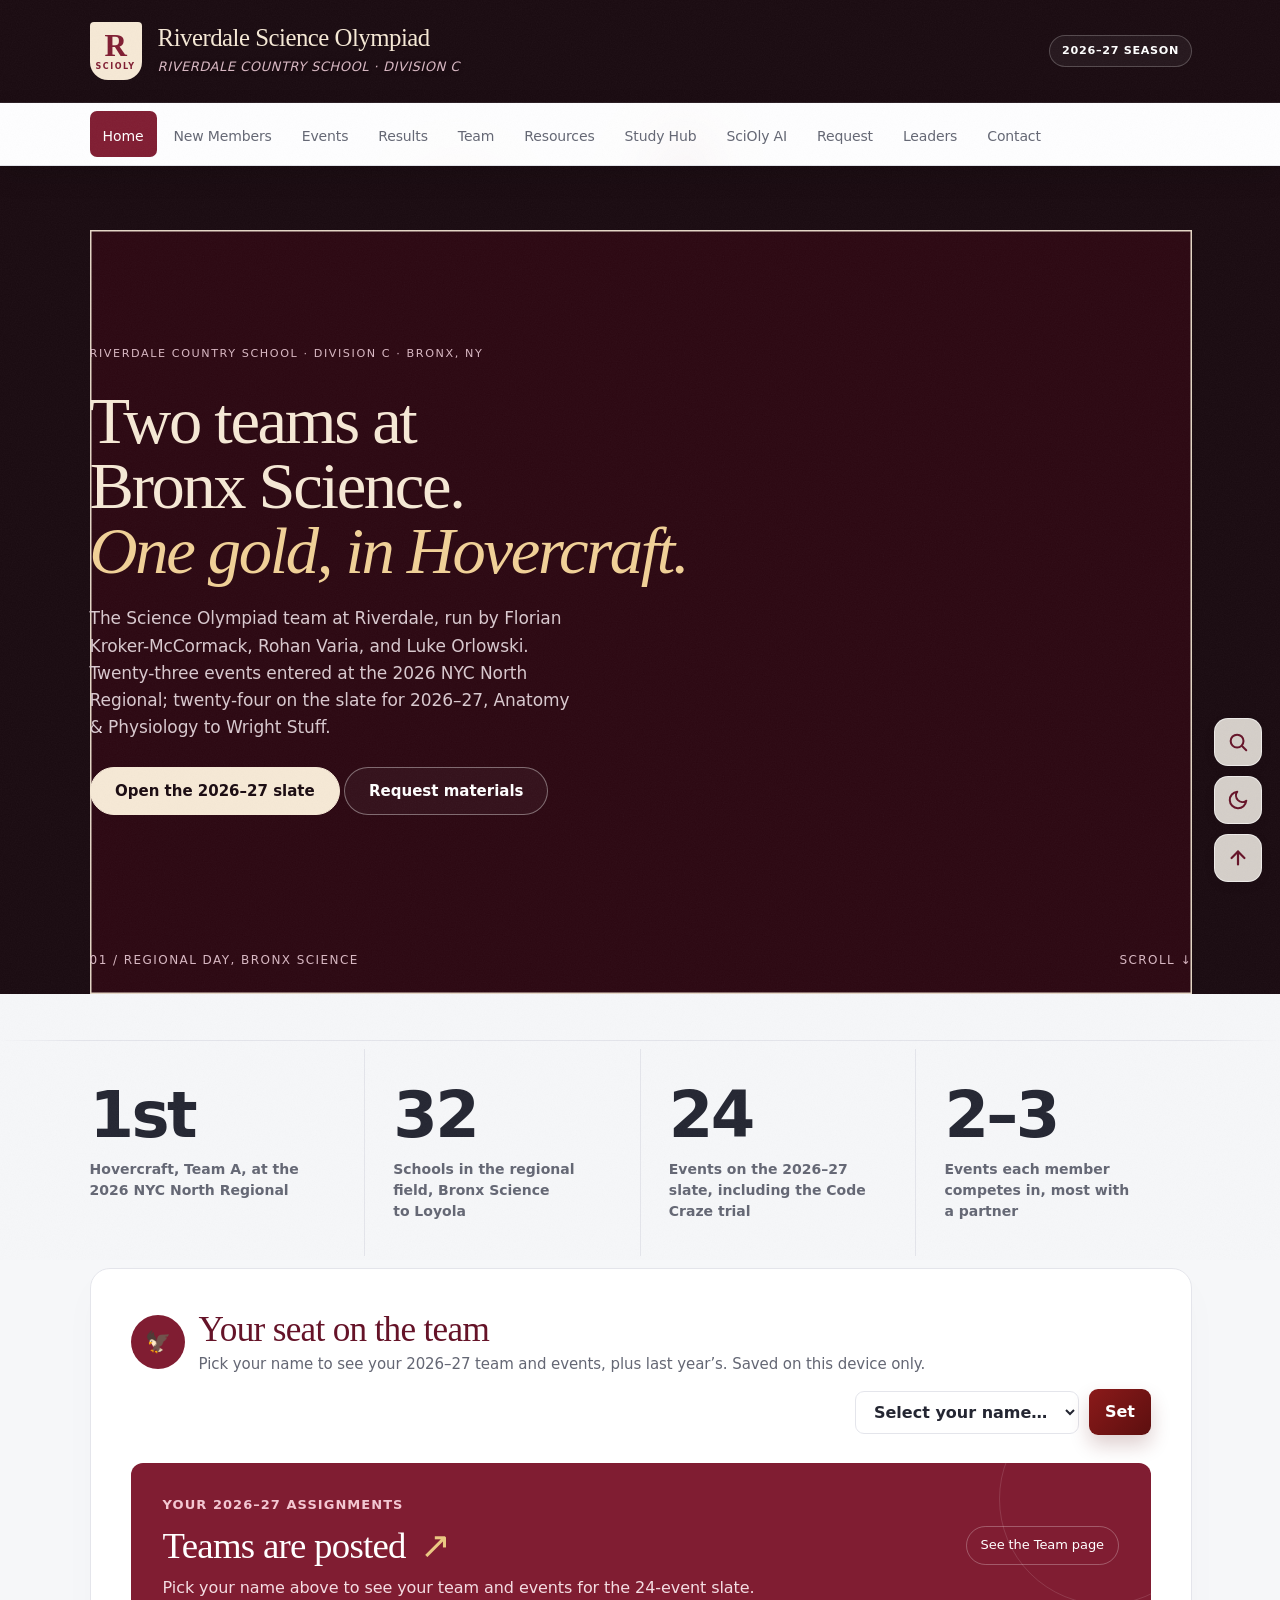
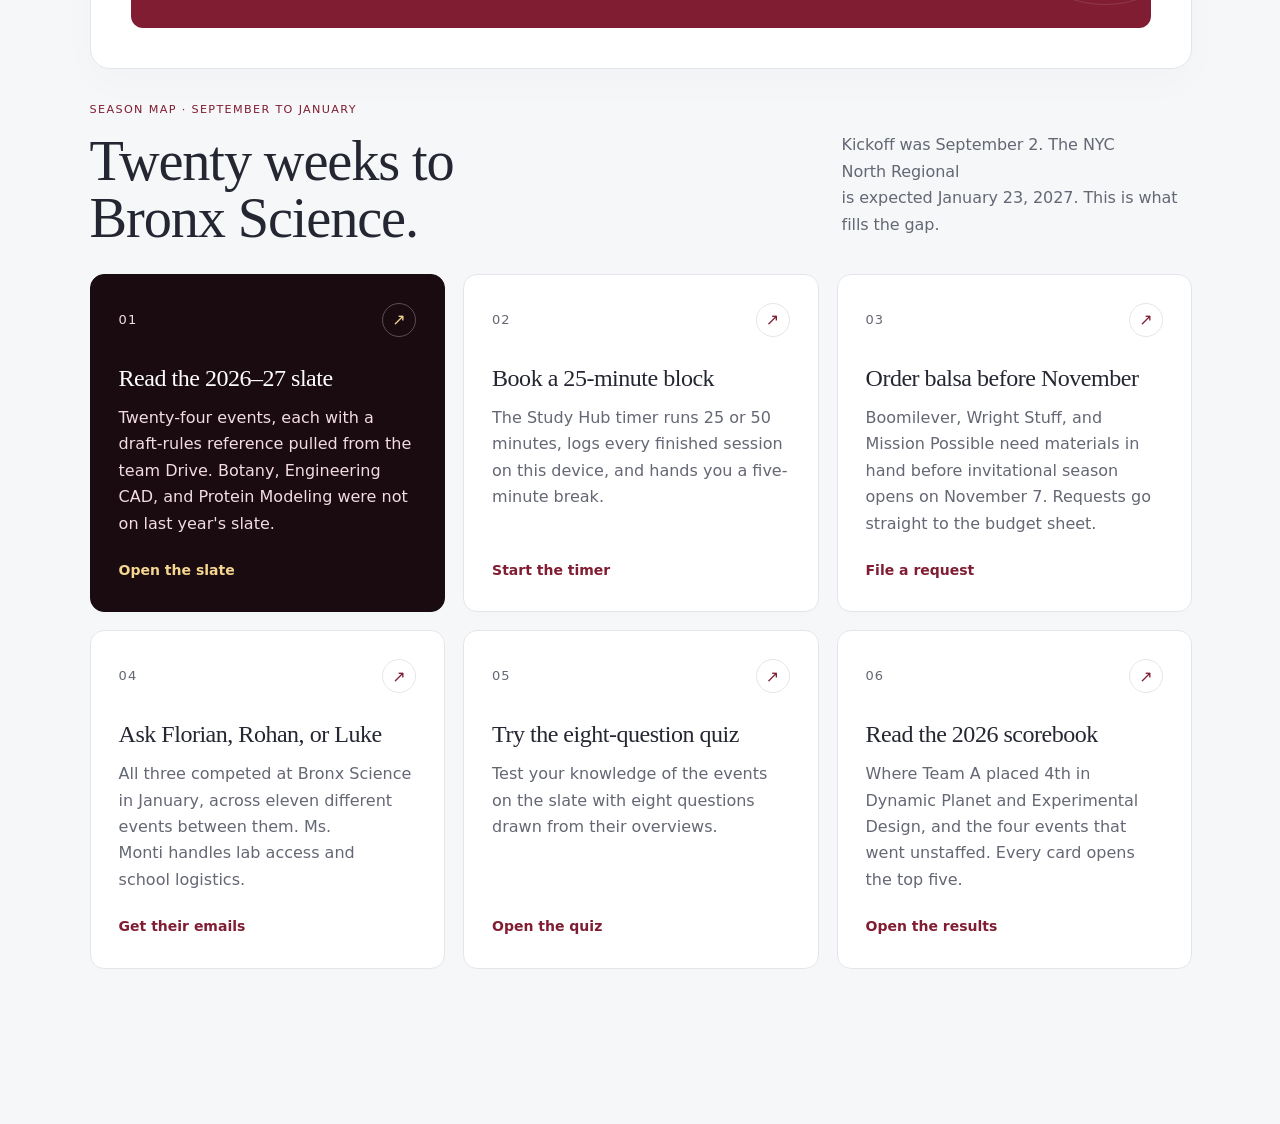
==== commit 439cfdf3: "updates" ====
--- a/index.html
+++ b/index.html
@@ -13,8 +13,8 @@
 <link rel="preload" as="image" href="assets/images/riverdale-team-2026.webp" type="image/webp" media="(min-width: 721px)" fetchpriority="high">
 <link rel="preload" href="assets/fonts/fraunces.woff2" as="font" type="font/woff2" crossorigin fetchpriority="low">
 <link rel="preload" href="assets/fonts/inter-tight.woff2" as="font" type="font/woff2" crossorigin fetchpriority="low">
-<link rel="stylesheet" href="assets/css/styles.css">
-<link rel="stylesheet" href="assets/css/enhancements.css?v=20260905">
+<link rel="stylesheet" href="assets/css/styles.css?v=20261008">
+<link rel="stylesheet" href="assets/css/enhancements.css?v=20261008">
 </head>
 <body>
 <a class="skip-link" href="#main-content">Skip to content</a>
@@ -762,7 +762,7 @@
      Order is preserved (async=false): GSAP → ScrollTrigger → Lenis → data → catalog → 2026–27 roster → app → features. -->
 <script>
 (function () {
-  var files = ["https://cdnjs.cloudflare.com/ajax/libs/gsap/3.15.0/gsap.min.js", "https://cdnjs.cloudflare.com/ajax/libs/gsap/3.15.0/ScrollTrigger.min.js", "assets/vendor/lenis.min.js", "assets/js/data.js", "assets/js/events-2027.js", "assets/js/roster-2027.js", "assets/js/app.js", "assets/js/features.js?v=20261008"];
+  var files = ["https://cdnjs.cloudflare.com/ajax/libs/gsap/3.15.0/gsap.min.js", "https://cdnjs.cloudflare.com/ajax/libs/gsap/3.15.0/ScrollTrigger.min.js", "assets/vendor/lenis.min.js", "assets/js/data.js", "assets/js/events-2027.js", "assets/js/roster-2027.js", "assets/js/app.js?v=20261008", "assets/js/features.js?v=20261008"];
   var started = false;
   function start() {
     if (started) return;
--- a/assets/css/styles.css
+++ b/assets/css/styles.css
@@ -1813,6 +1813,25 @@
   .leader-action-btn.received {
     background: #edf7ed;
     color: #1f6b35;
+  }
+
+  .leader-total-edit {
+    display: inline-flex;
+    align-items: center;
+    gap: 4px;
+    font-size: 0.78rem;
+    font-weight: 700;
+    color: var(--crimson);
+  }
+
+  .leader-total-edit input {
+    width: 84px;
+    border: 1px solid rgba(139,26,26,0.2);
+    border-radius: 9px;
+    padding: 6px 8px;
+    font: inherit;
+    background: #fff;
+    color: inherit;
   }
 
   .leader-action-btn.reject {
--- a/assets/css/enhancements.css
+++ b/assets/css/enhancements.css
@@ -168,6 +168,7 @@
 html[data-theme="dark"] .ai-card textarea { background: #241111; color: #f8eded; border-color: #654a2c; }
 html[data-theme="dark"] .ai-response { background: #241111; color: #f8eded; }
 html[data-theme="dark"] .leader-action-btn { background: rgba(255,255,255,0.05); color: var(--gold-light); }
+html[data-theme="dark"] .leader-total-edit input { background: rgba(255,255,255,0.06); color: var(--gold-light); border-color: rgba(255,255,255,0.15); }
 html[data-theme="dark"] .leader-action-btn.reject { background: rgba(255,90,90,0.1); color: #ffb0b0; }
 
 /* =====================================================================
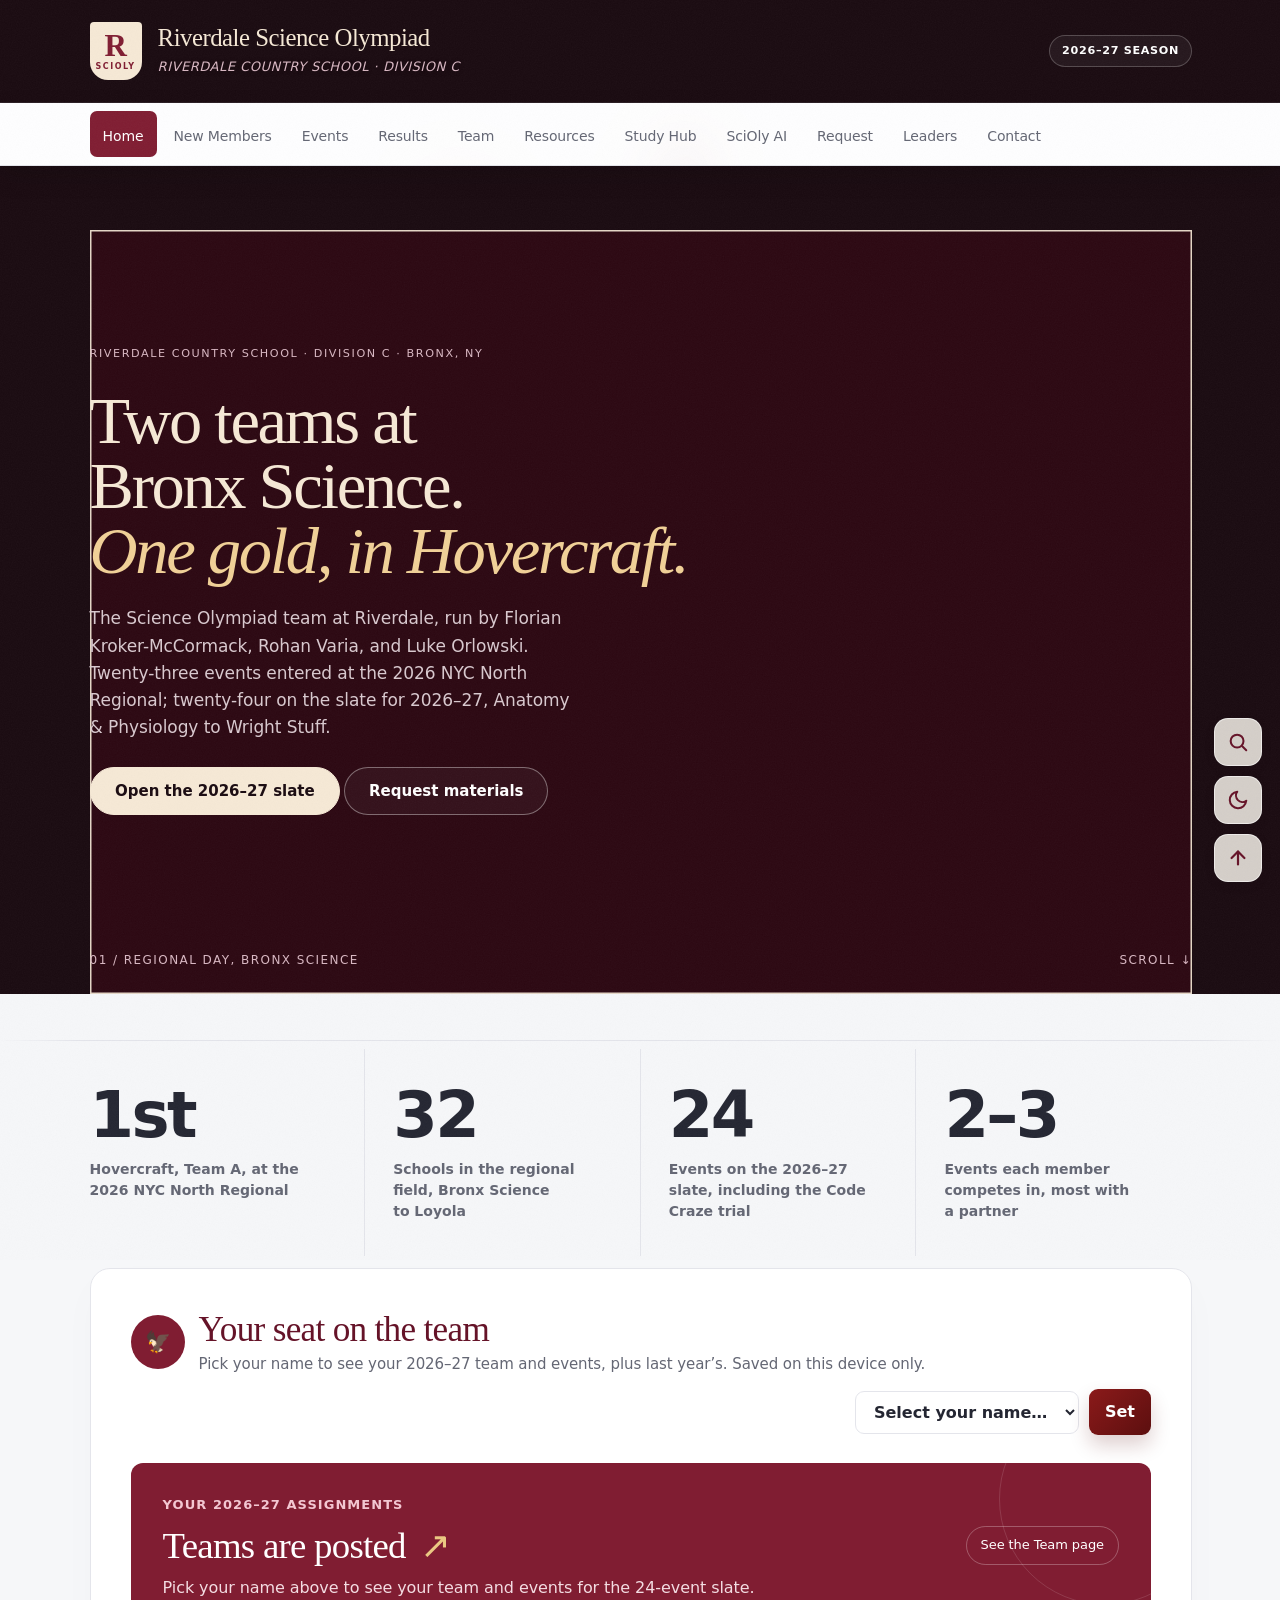
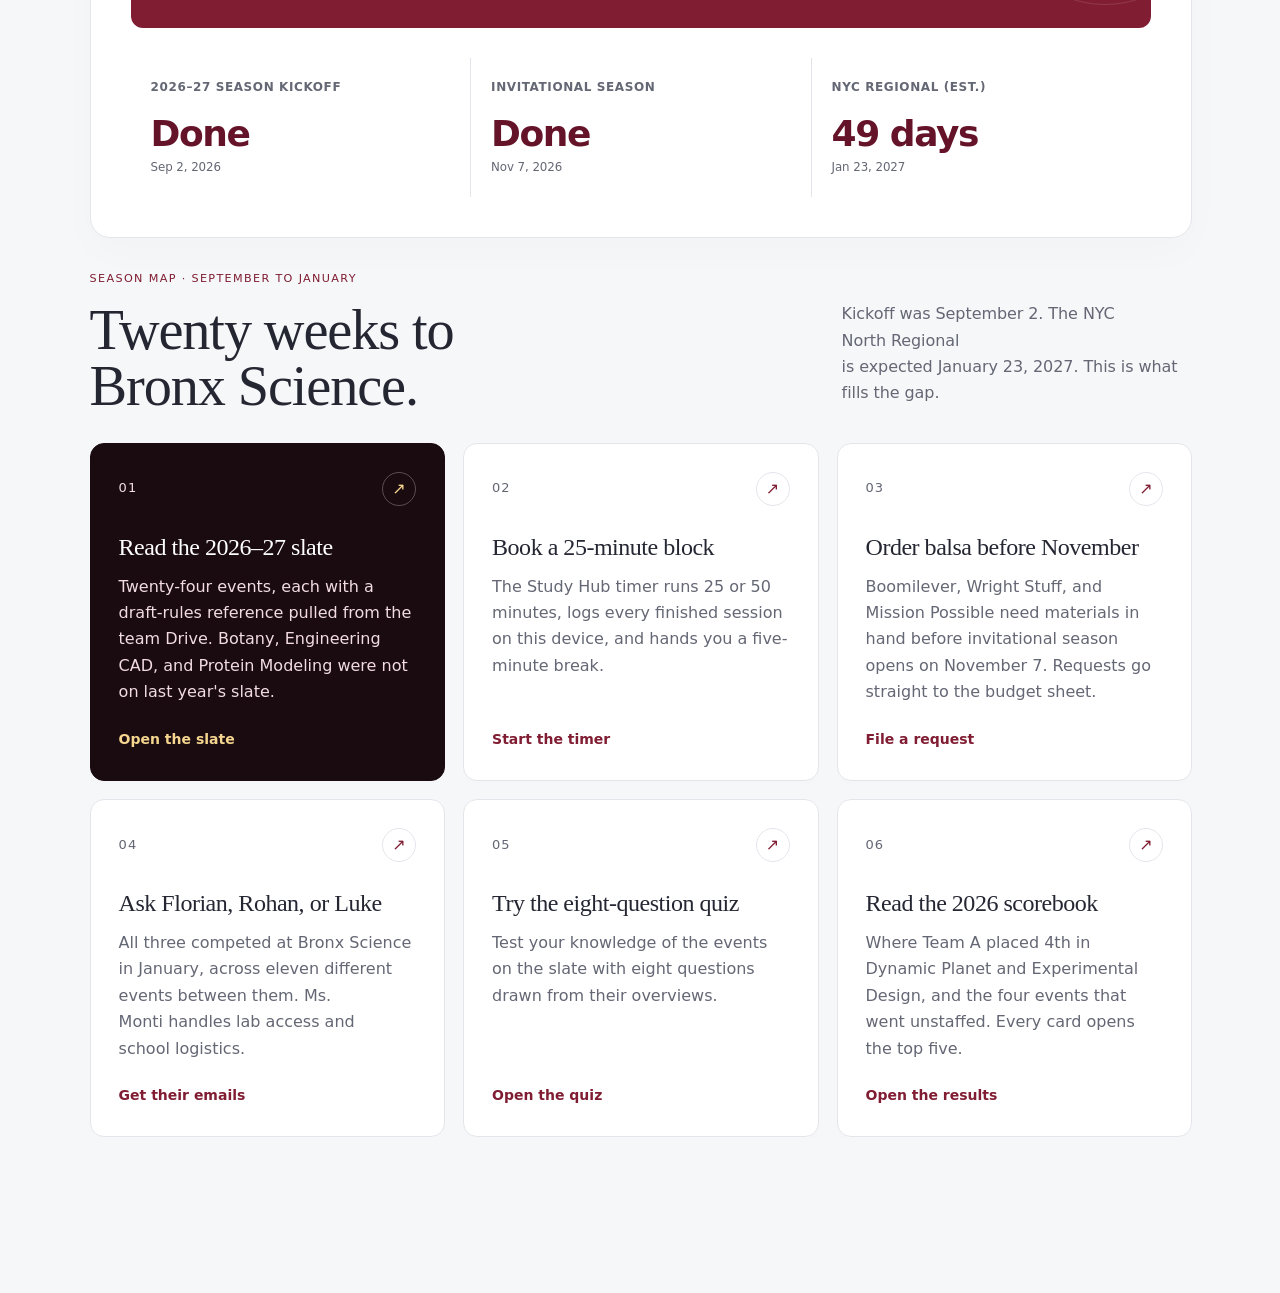
==== commit c788446e: "budget" ====
--- a/index.html
+++ b/index.html
@@ -762,7 +762,7 @@
      Order is preserved (async=false): GSAP → ScrollTrigger → Lenis → data → catalog → 2026–27 roster → app → features. -->
 <script>
 (function () {
-  var files = ["https://cdnjs.cloudflare.com/ajax/libs/gsap/3.15.0/gsap.min.js", "https://cdnjs.cloudflare.com/ajax/libs/gsap/3.15.0/ScrollTrigger.min.js", "assets/vendor/lenis.min.js", "assets/js/data.js", "assets/js/events-2027.js", "assets/js/roster-2027.js", "assets/js/app.js?v=20261008", "assets/js/features.js?v=20261008"];
+  var files = ["https://cdnjs.cloudflare.com/ajax/libs/gsap/3.15.0/gsap.min.js", "https://cdnjs.cloudflare.com/ajax/libs/gsap/3.15.0/ScrollTrigger.min.js", "assets/vendor/lenis.min.js", "assets/js/data.js?v=20261008", "assets/js/events-2027.js", "assets/js/roster-2027.js", "assets/js/app.js?v=20261008", "assets/js/features.js?v=20261008"];
   var started = false;
   function start() {
     if (started) return;
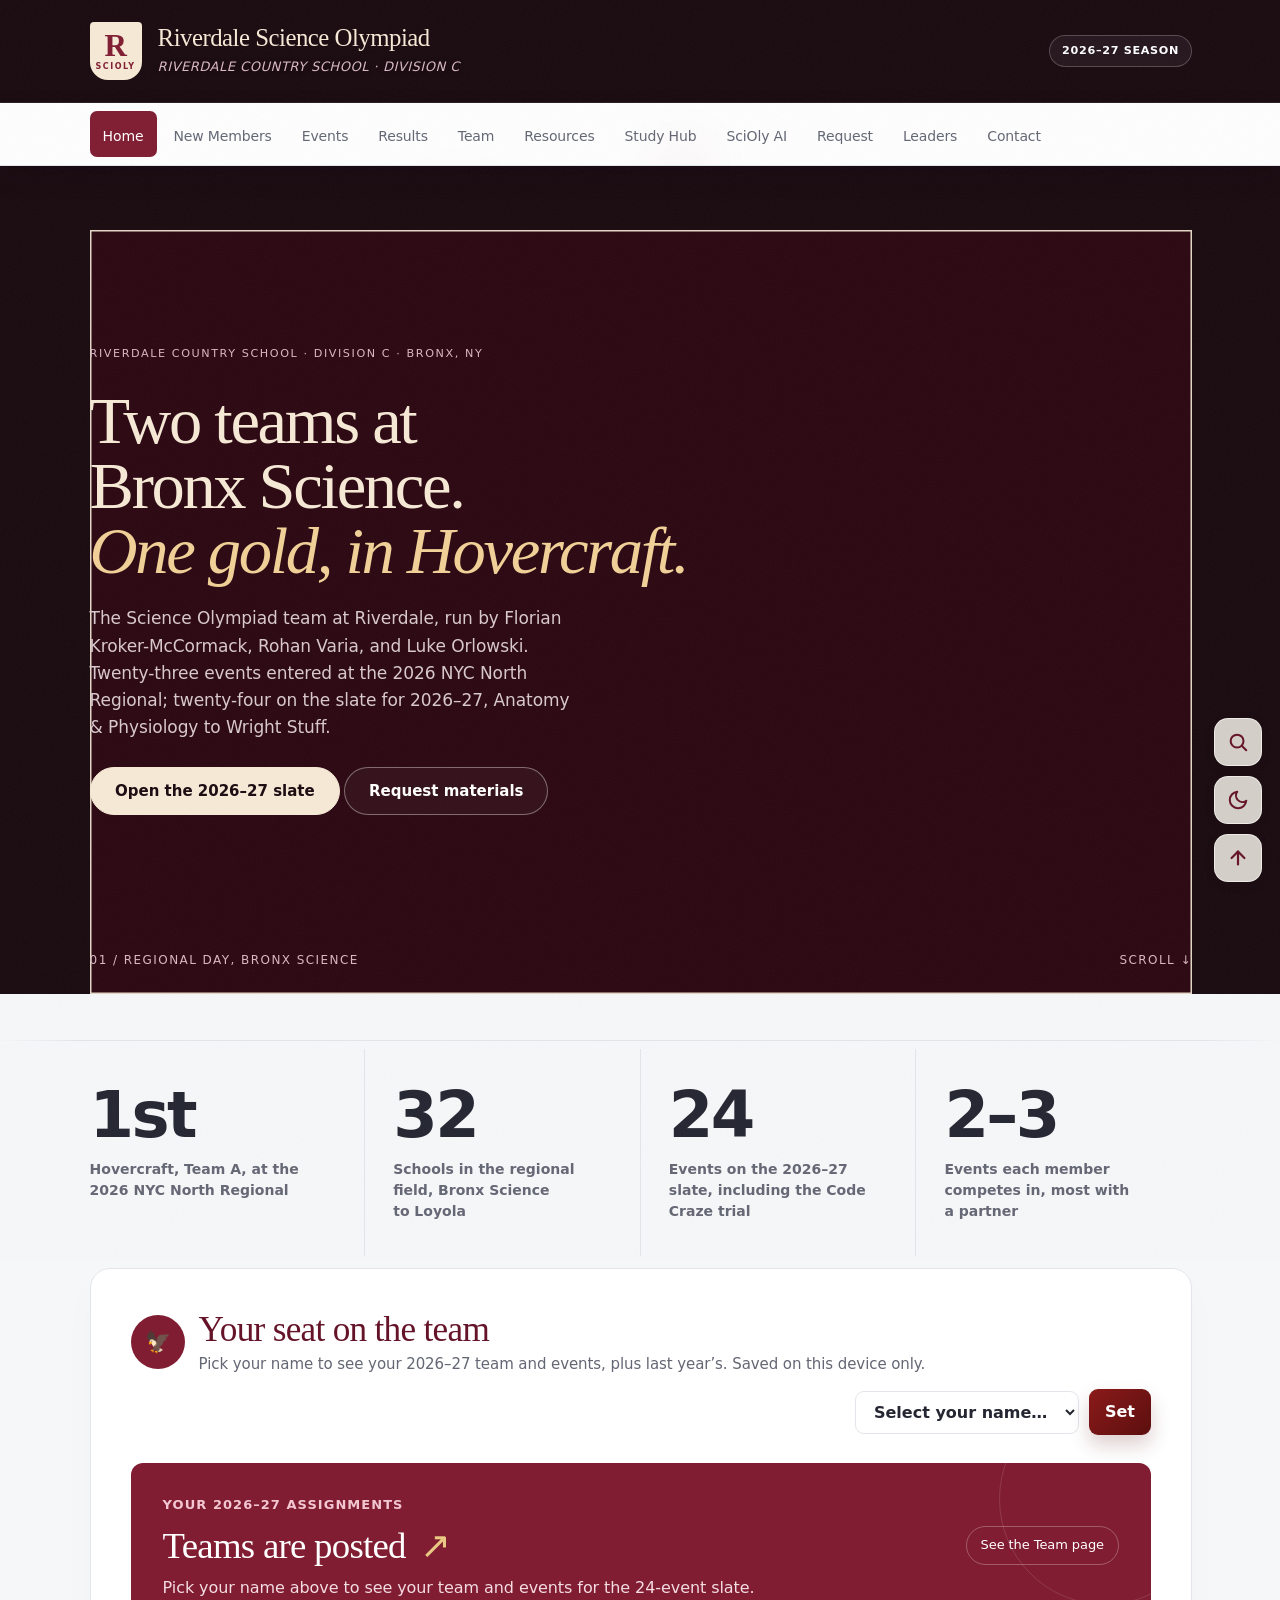
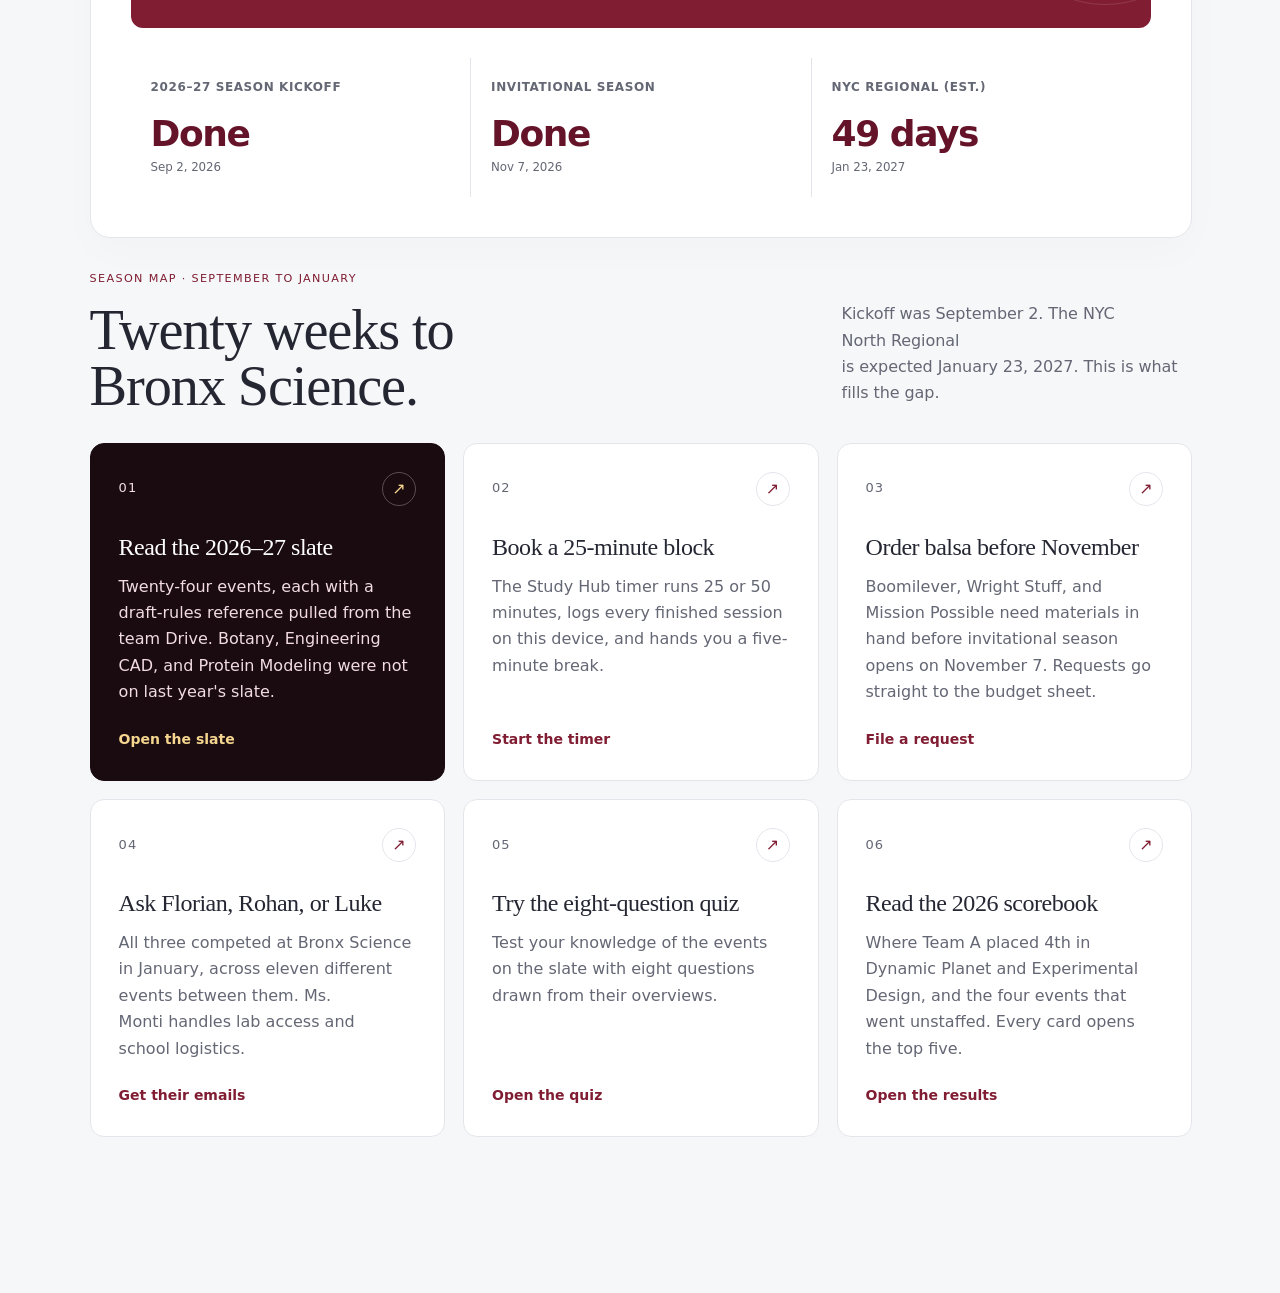
==== commit f1741916: "Update index.html" ====
--- a/index.html
+++ b/index.html
@@ -556,14 +556,14 @@
                 <h4>Purchase Requests</h4>
                 <span id="purchase-request-count">0</span>
               </div>
-              <div class="budget-card-list" id="purchase-requests-list"></div>
+              <div class="budget-card-list" id="purchase-requests-list" data-lenis-prevent></div>
             </div>
             <div class="budget-list-panel">
               <div class="budget-list-heading">
                 <h4>Spending Log</h4>
                 <span id="spending-log-count">0</span>
               </div>
-              <div class="budget-card-list" id="spending-log-list"></div>
+              <div class="budget-card-list" id="spending-log-list" data-lenis-prevent></div>
             </div>
           </div>
         </div>
